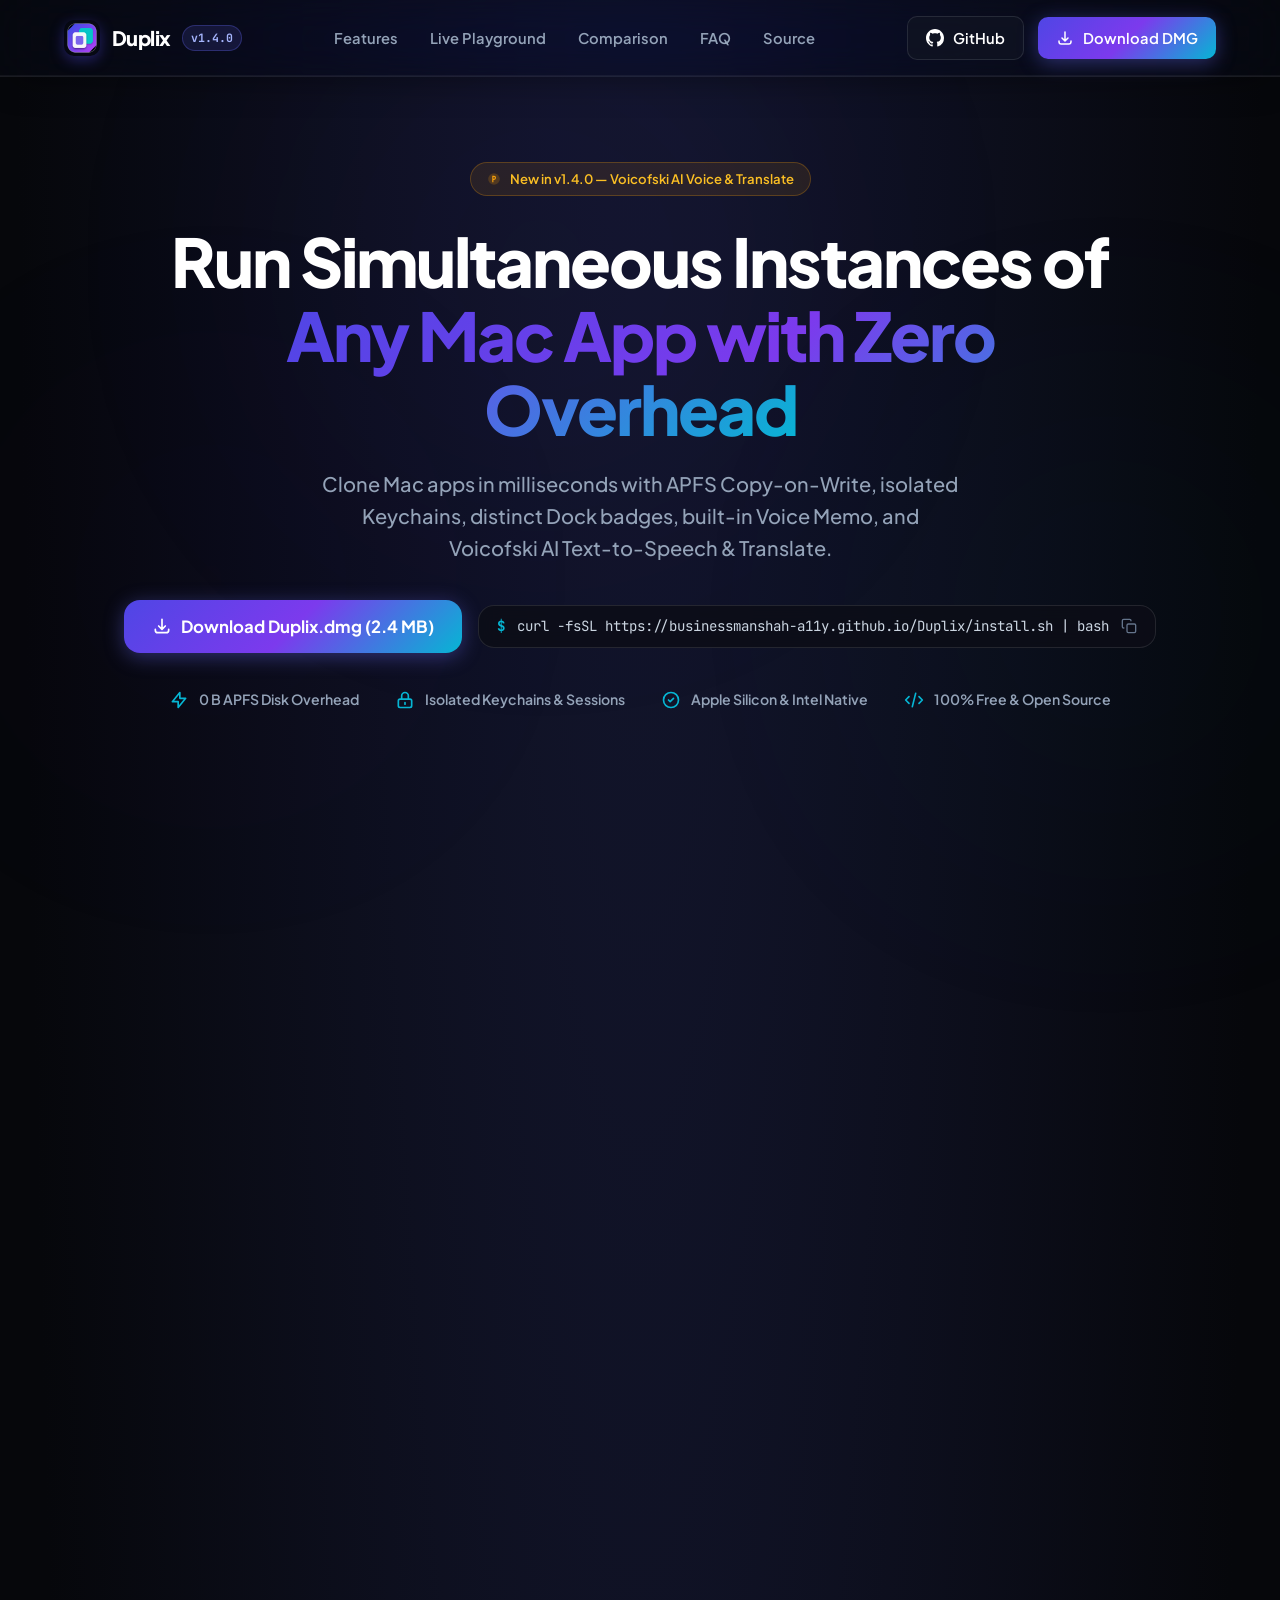
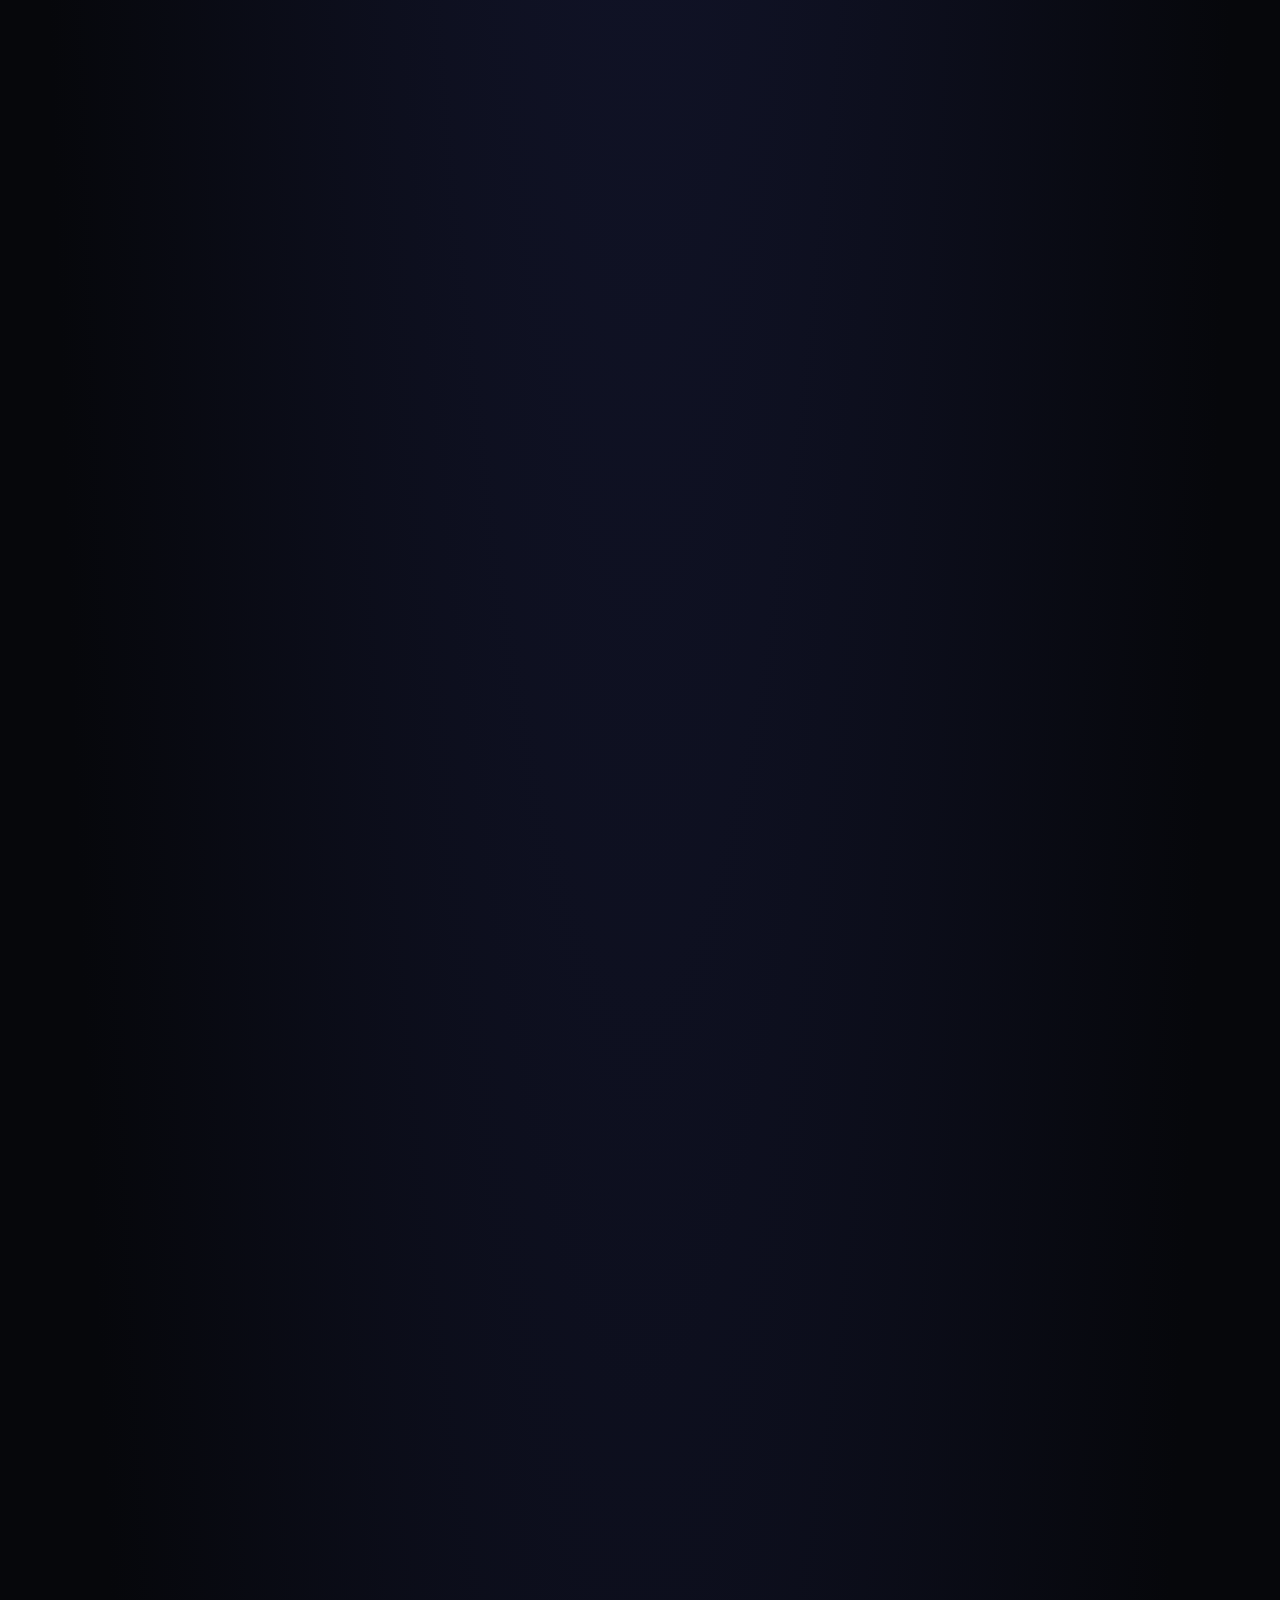
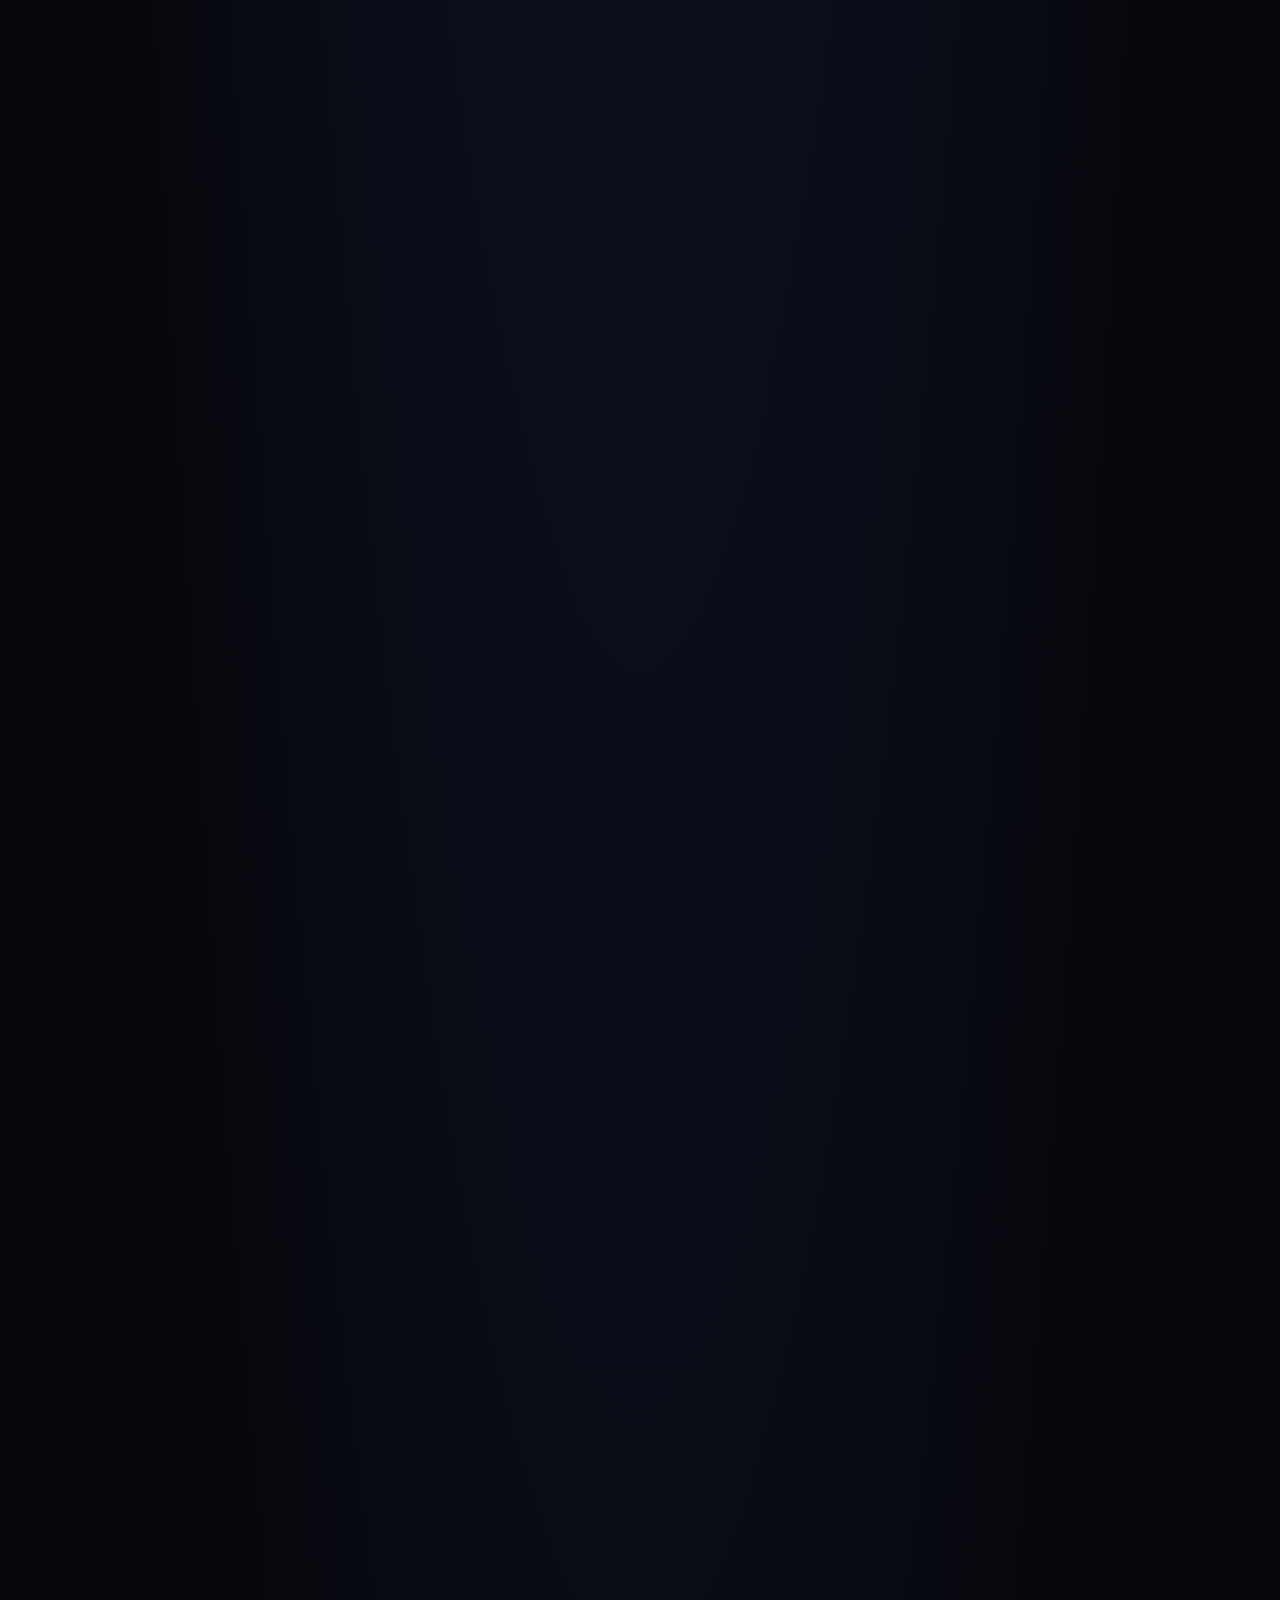
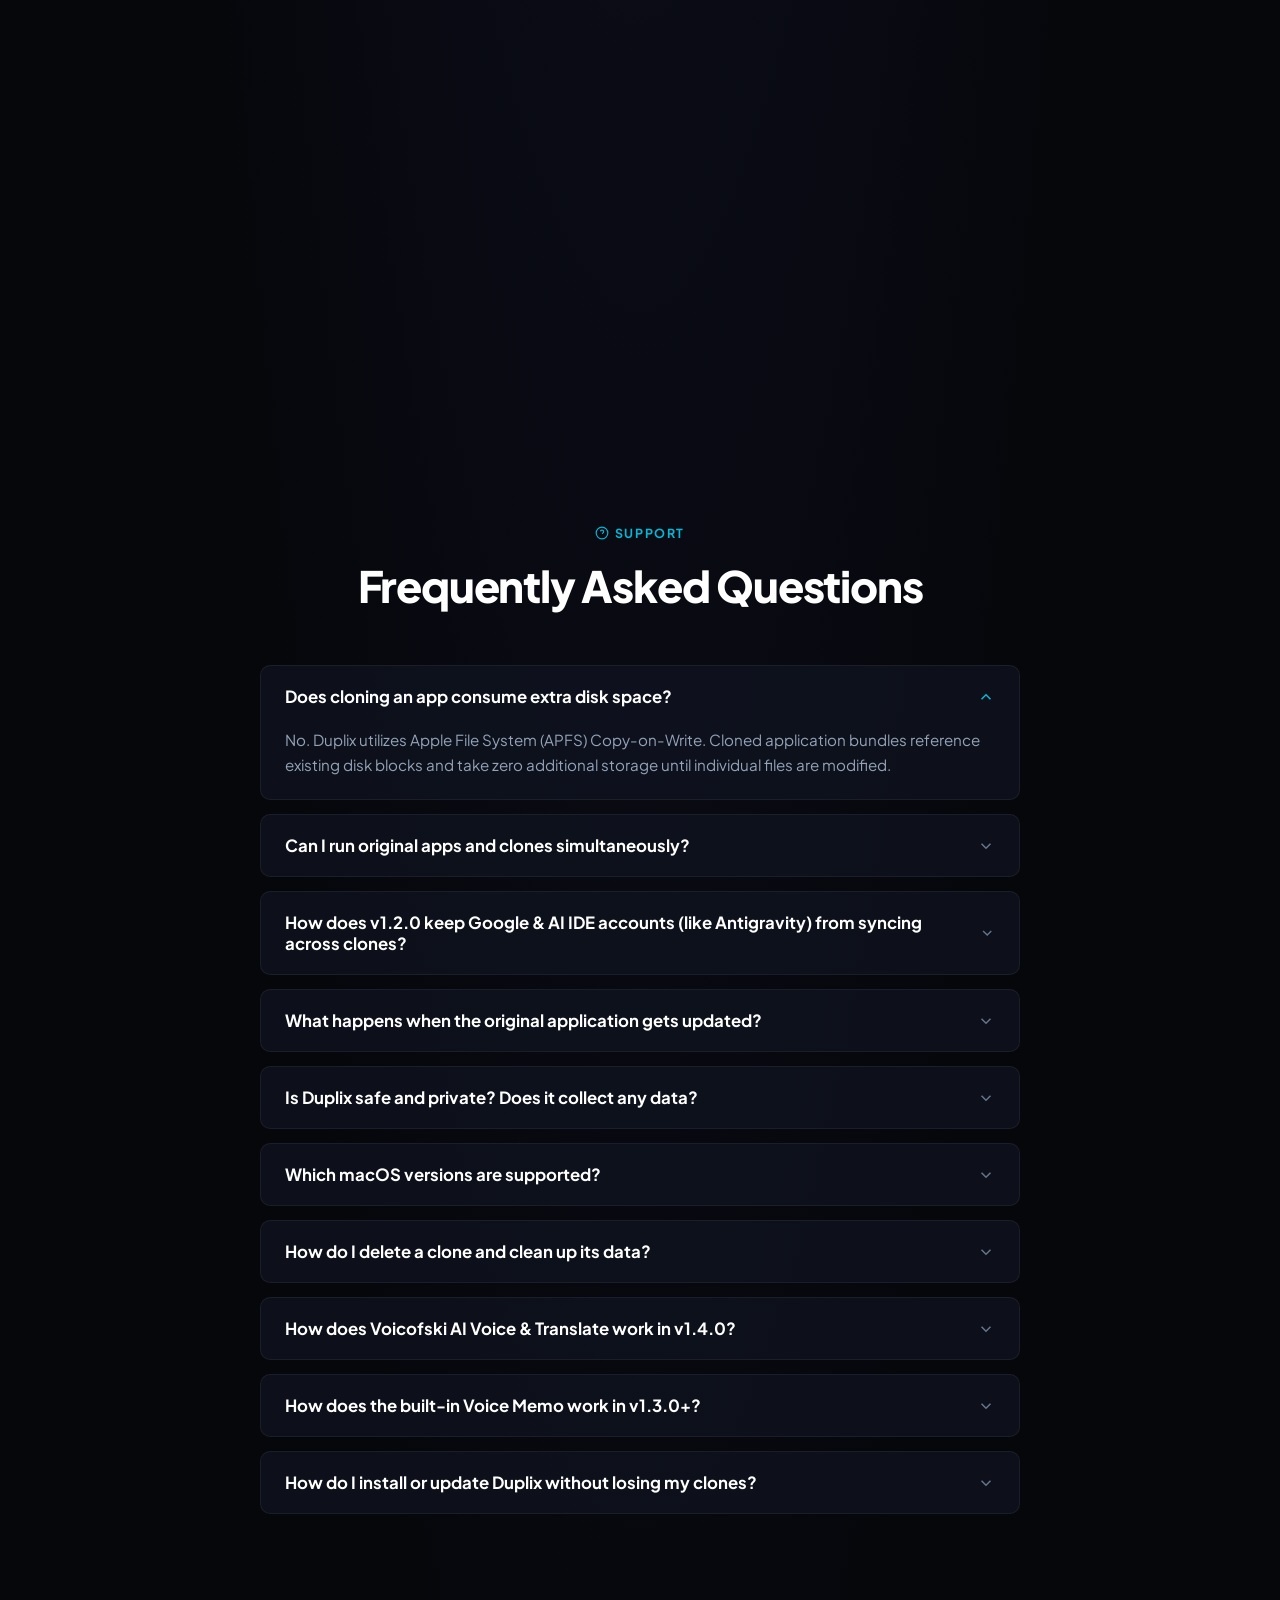
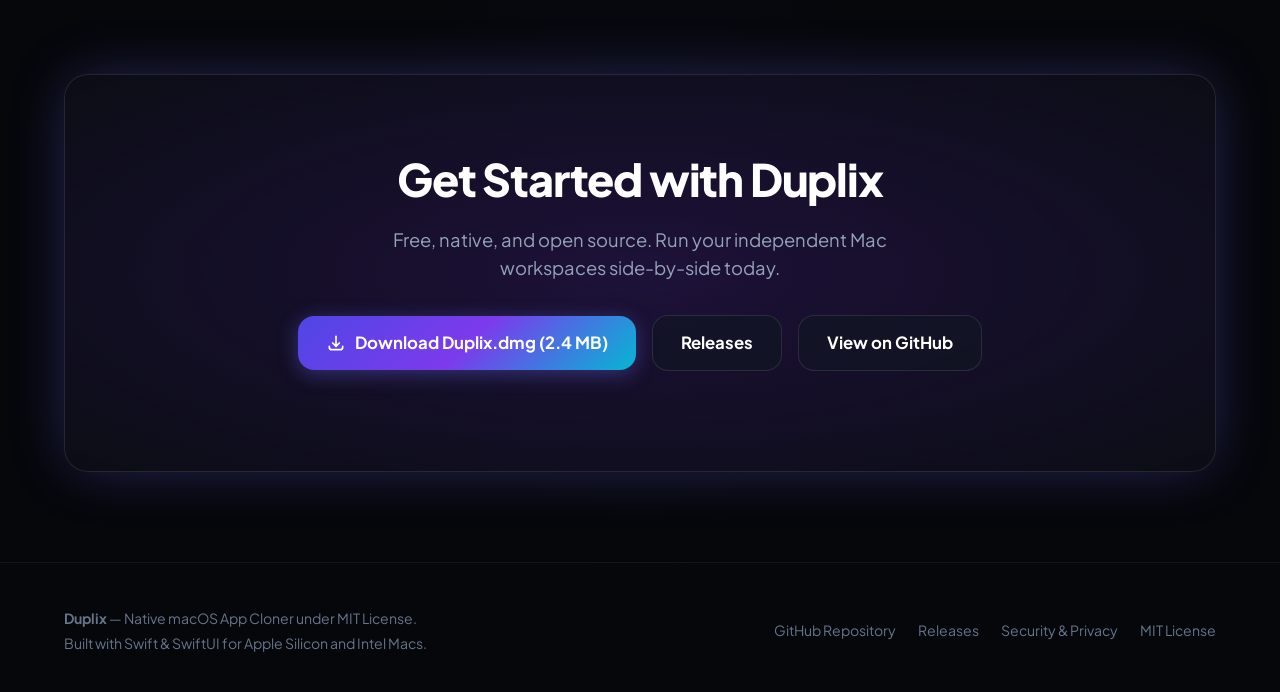
==== website/index.html @ 187f474f "feat(v1.4.0): add Voicofski AI voice & translate, unified menu bar, tests & interactive landing page" ====
<!DOCTYPE html>
<html lang="en">
<head>
  <meta charset="UTF-8">
  <meta name="viewport" content="width=device-width, initial-scale=1.0">
  <title>Duplix — The Free, Native macOS App Cloner</title>
  <meta name="description" content="Duplicate any macOS application with zero extra disk space, complete session isolation, and retina Dock badging. Free and open source for Apple Silicon and Intel.">
  <link rel="icon" type="image/png" href="assets/icon.png">
  <link rel="preconnect" href="https://fonts.googleapis.com">
  <link rel="preconnect" href="https://fonts.gstatic.com" crossorigin>
  <link rel="stylesheet" href="https://fonts.googleapis.com/css2?family=Plus+Jakarta+Sans:wght@400;500;600;700;800&family=JetBrains+Mono:wght@400;500;600&display=swap">
  <link rel="stylesheet" href="styles.css">
</head>
<body>

  <!-- Ambient Light Orbs -->
  <div class="ambient-glow glow-top-left"></div>
  <div class="ambient-glow glow-mid-right"></div>
  <div class="ambient-glow glow-bottom-left"></div>

  <!-- Navigation Bar -->
  <header class="navbar">
    <div class="container nav-wrap">
      <a href="#" class="brand-link">
        <img src="assets/icon.png" alt="Duplix Icon" class="brand-icon">
        <span class="brand-name">Duplix</span>
        <span class="badge-version">v1.4.0</span>
      </a>

      <nav>
        <ul class="nav-menu">
          <li><a href="#features" class="nav-item-link">Features</a></li>
          <li><a href="#simulator" class="nav-item-link">Live Playground</a></li>
          <li><a href="#compare" class="nav-item-link">Comparison</a></li>
          <li><a href="#faq" class="nav-item-link">FAQ</a></li>
          <li><a href="https://github.com/businessmanshah-a11y/Duplix" target="_blank" class="nav-item-link">Source</a></li>
        </ul>
      </nav>

      <div class="nav-right-actions">
        <a href="https://github.com/businessmanshah-a11y/Duplix" target="_blank" class="btn btn-ghost nav-desktop-only">
          <svg width="18" height="18" viewBox="0 0 24 24" fill="currentColor">
            <path d="M12 0C5.37 0 0 5.37 0 12c0 5.31 3.435 9.795 8.205 11.385.6.105.825-.255.825-.57 0-.285-.015-1.23-.015-2.235-3.015.555-3.795-.735-4.035-1.41-.135-.345-.72-1.41-1.23-1.695-.42-.225-1.02-.78-.015-.795.945-.015 1.62.87 1.845 1.23 1.08 1.815 2.805 1.305 3.495.99.105-.78.42-1.305.765-1.605-2.67-.3-5.46-1.335-5.46-5.925 0-1.305.465-2.385 1.23-3.225-.12-.3-.54-1.53.12-3.18 0 0 1.005-.315 3.3 1.23.96-.27 1.98-.405 3-.405s2.04.135 3 .405c2.295-1.56 3.3-1.23 3.3-1.23.66 1.65.24 2.88.12 3.18.765.84 1.23 1.905 1.23 3.225 0 4.605-2.805 5.625-5.475 5.925.435.375.81 1.095.81 2.22 0 1.605-.015 2.895-.015 3.3 0 .315.225.69.825.57A12.02 12.02 0 0024 12c0-6.63-5.37-12-12-12z"/>
          </svg>
          GitHub
        </a>
        <a href="downloads/Duplix.dmg" download="Duplix.dmg" class="btn btn-primary nav-desktop-only">
          <svg width="18" height="18" fill="none" stroke="currentColor" stroke-width="2" viewBox="0 0 24 24">
            <path stroke-linecap="round" stroke-linejoin="round" d="M4 16v1a3 3 0 003 3h10a3 3 0 003-3v-1m-4-4l-4 4m0 0l-4-4m4 4V4"/>
          </svg>
          Download DMG
        </a>
        <button class="mobile-menu-btn" id="mobile-menu-btn" aria-label="Open navigation menu" aria-expanded="false">
          <span class="hamburger-line"></span>
          <span class="hamburger-line"></span>
          <span class="hamburger-line"></span>
        </button>
      </div>
    </div>

    <!-- Mobile Drawer Navigation -->
    <div class="mobile-nav-drawer" id="mobile-nav-drawer" aria-hidden="true">
      <ul class="mobile-nav-menu">
        <li><a href="#features" class="mobile-nav-link">Features</a></li>
        <li><a href="#simulator" class="mobile-nav-link">Live Playground</a></li>
        <li><a href="#compare" class="mobile-nav-link">Comparison</a></li>
        <li><a href="#faq" class="mobile-nav-link">FAQ</a></li>
        <li><a href="https://github.com/businessmanshah-a11y/Duplix" target="_blank" class="mobile-nav-link">GitHub Source</a></li>
      </ul>
      <div class="mobile-drawer-cta">
        <a href="downloads/Duplix.dmg" download="Duplix.dmg" class="btn btn-primary btn-block">
          <svg width="18" height="18" fill="none" stroke="currentColor" stroke-width="2" viewBox="0 0 24 24">
            <path stroke-linecap="round" stroke-linejoin="round" d="M4 16v1a3 3 0 003 3h10a3 3 0 003-3v-1m-4-4l-4 4m0 0l-4-4m4 4V4"/>
          </svg>
          Download Duplix.dmg (2.4 MB)
        </a>
      </div>
    </div>
  </header>

  <!-- Hero Section -->
  <section class="hero-section">
    <div class="container">
      <a href="#" id="ph-pill-link" class="ph-pill">
        <svg class="ph-badge-icon" viewBox="0 0 24 24" fill="currentColor">
          <circle cx="12" cy="12" r="10" fill="#f59e0b" fill-opacity="0.2"/>
          <path d="M12 6.5H9v11h2v-4h1a3.5 3.5 0 000-7zm0 5h-1v-3h1a1.5 1.5 0 010 3z" fill="#f59e0b"/>
        </svg>
        New in v1.4.0 — Voicofski AI Voice &amp; Translate
      </a>

      <h1 class="hero-heading">
        Run Simultaneous Instances of <br>
        <span class="gradient-title">Any Mac App with Zero Overhead</span>
      </h1>

      <p class="hero-description">
        Clone Mac apps in milliseconds with APFS Copy-on-Write, isolated Keychains, distinct Dock badges, built-in Voice Memo, and Voicofski AI Text-to-Speech &amp; Translate.
      </p>

      <div class="hero-buttons">
        <a href="downloads/Duplix.dmg" download="Duplix.dmg" class="btn btn-primary btn-lg">
          <svg width="20" height="20" fill="none" stroke="currentColor" stroke-width="2" viewBox="0 0 24 24">
            <path stroke-linecap="round" stroke-linejoin="round" d="M4 16v1a3 3 0 003 3h10a3 3 0 003-3v-1m-4-4l-4 4m0 0l-4-4m4 4V4"/>
          </svg>
          Download Duplix.dmg (2.4 MB)
        </a>

        <div class="cli-box" id="cli-copy-box" title="Click to copy one-line Terminal installer">
          <span class="cli-prefix">$</span>
          <span>curl -fsSL https://businessmanshah-a11y.github.io/Duplix/install.sh | bash</span>
          <button class="cli-copy-btn" aria-label="Copy Command">
            <svg width="16" height="16" fill="none" stroke="currentColor" stroke-width="2" viewBox="0 0 24 24">
              <rect x="9" y="9" width="13" height="13" rx="2" ry="2"></rect>
              <path d="M5 15H4a2 2 0 0 1-2-2V4a2 2 0 0 1 2-2h9a2 2 0 0 1 2 2v1"></path>
            </svg>
          </button>
        </div>
      </div>

      <!-- Trust Metrics Strip -->
      <div class="trust-strip reveal-on-scroll">
        <div class="trust-badge-card">
          <svg class="trust-badge-icon" fill="none" stroke="currentColor" stroke-width="2" viewBox="0 0 24 24">
            <path stroke-linecap="round" stroke-linejoin="round" d="M13 10V3L4 14h7v7l9-11h-7z"/>
          </svg>
          <span>0 B APFS Disk Overhead</span>
        </div>
        <div class="trust-badge-card">
          <svg class="trust-badge-icon" fill="none" stroke="currentColor" stroke-width="2" viewBox="0 0 24 24">
            <path stroke-linecap="round" stroke-linejoin="round" d="M12 15v2m-6 4h12a2 2 0 002-2v-6a2 2 0 00-2-2H6a2 2 0 00-2 2v6a2 2 0 002 2zm10-10V7a4 4 0 00-8 0v4h8z"/>
          </svg>
          <span>Isolated Keychains & Sessions</span>
        </div>
        <div class="trust-badge-card">
          <svg class="trust-badge-icon" fill="none" stroke="currentColor" stroke-width="2" viewBox="0 0 24 24">
            <path stroke-linecap="round" stroke-linejoin="round" d="M9 12l2 2 4-4m6 2a9 9 0 11-18 0 9 9 0 0118 0z"/>
          </svg>
          <span>Apple Silicon & Intel Native</span>
        </div>
        <div class="trust-badge-card">
          <svg class="trust-badge-icon" fill="none" stroke="currentColor" stroke-width="2" viewBox="0 0 24 24">
            <path stroke-linecap="round" stroke-linejoin="round" d="M10 20l4-16m4 4l4 4-4 4M6 16l-4-4 4-4"/>
          </svg>
          <span>100% Free & Open Source</span>
        </div>
      </div>

      <!-- Application Window Showcase (Auto-Switching 3-Screen Carousel) -->
      <div class="preview-container reveal-on-scroll">
        <div class="mac-window">
          <div class="mac-titlebar">
            <div class="window-buttons">
              <div class="win-dot win-dot-close"></div>
              <div class="win-dot win-dot-min"></div>
              <div class="win-dot win-dot-max"></div>
            </div>
            <div class="window-caption" id="window-caption">Duplix Control Center — Active Clones</div>
            <div class="window-tabs">
              <button class="win-tab-btn active" data-slide="0" aria-label="Active Clones View">
                <svg width="12" height="12" fill="none" stroke="currentColor" stroke-width="2" viewBox="0 0 24 24">
                  <path d="M12 2L2 7l10 5 10-5-10-5zM2 17l10 5 10-5M2 12l10 5 10-5"/>
                </svg>
                <span>Active Clones</span>
              </button>
              <button class="win-tab-btn" data-slide="1" aria-label="Installed Apps Scanner View">
                <svg width="12" height="12" fill="none" stroke="currentColor" stroke-width="2" viewBox="0 0 24 24">
                  <rect x="3" y="3" width="7" height="7"></rect>
                  <rect x="14" y="3" width="7" height="7"></rect>
                  <rect x="14" y="14" width="7" height="7"></rect>
                  <rect x="3" y="14" width="7" height="7"></rect>
                </svg>
                <span>Installed Apps</span>
              </button>
              <button class="win-tab-btn" data-slide="2" aria-label="Voice Memo View">
                <svg width="12" height="12" fill="none" stroke="currentColor" stroke-width="2" viewBox="0 0 24 24">
                  <path d="M12 1a3 3 0 0 0-3 3v8a3 3 0 0 0 6 0V4a3 3 0 0 0-3-3z"></path>
                  <path d="M19 10v2a7 7 0 0 1-14 0v-2"></path>
                  <line x1="12" y1="19" x2="12" y2="23"></line>
                </svg>
                <span>Voice Memo</span>
              </button>
              <button class="win-tab-btn" data-slide="3" aria-label="Voicofski View">
                <svg width="12" height="12" fill="none" stroke="currentColor" stroke-width="2" viewBox="0 0 24 24">
                  <polygon points="11 5 6 9 2 9 2 15 6 15 11 19 11 5"></polygon>
                  <path d="M15.54 8.46a5 5 0 0 1 0 7.07"></path>
                  <path d="M19.07 4.93a10 10 0 0 1 0 14.14"></path>
                </svg>
                <span>Voicofski</span>
              </button>
              <button class="win-tab-btn" data-slide="4" aria-label="About Duplix View">
                <svg width="12" height="12" fill="none" stroke="currentColor" stroke-width="2" viewBox="0 0 24 24">
                  <circle cx="12" cy="12" r="10"></circle>
                  <line x1="12" y1="16" x2="12" y2="12"></line>
                  <line x1="12" y1="8" x2="12.01" y2="8"></line>
                </svg>
                <span>About Duplix</span>
              </button>
            </div>
          </div>

          <div class="showcase-slider" id="showcase-slider">
            <!-- Screen 1: Active Clones -->
            <div class="showcase-slide active" data-title="Duplix Control Center — Active Clones" data-index="0">
              <div class="app-window-frame">
                <!-- Sidebar -->
                <aside class="app-sidebar">
                  <div class="sidebar-section-title">Workspace</div>
                  <div class="sidebar-nav-item active" data-switch="0">
                    <svg class="sidebar-icon" viewBox="0 0 24 24" fill="none" stroke="currentColor" stroke-width="2">
                      <path d="M12 2L2 7l10 5 10-5-10-5zM2 17l10 5 10-5M2 12l10 5 10-5"/>
                    </svg>
                    <span class="sidebar-label">My Clones</span>
                    <span class="sidebar-badge">1</span>
                  </div>
                  <div class="sidebar-nav-item" data-switch="1">
                    <svg class="sidebar-icon" viewBox="0 0 24 24" fill="none" stroke="currentColor" stroke-width="2">
                      <rect x="3" y="3" width="7" height="7"></rect>
                      <rect x="14" y="3" width="7" height="7"></rect>
                      <rect x="14" y="14" width="7" height="7"></rect>
                      <rect x="3" y="14" width="7" height="7"></rect>
                    </svg>
                    <span class="sidebar-label">Installed Apps</span>
                  </div>
                  <div class="sidebar-nav-item" data-switch="2">
                    <svg class="sidebar-icon" viewBox="0 0 24 24" fill="none" stroke="currentColor" stroke-width="2">
                      <path d="M12 1a3 3 0 0 0-3 3v8a3 3 0 0 0 6 0V4a3 3 0 0 0-3-3z"></path>
                      <path d="M19 10v2a7 7 0 0 1-14 0v-2"></path>
                    </svg>
                    <span class="sidebar-label">Voice Memo</span>
                    <span class="sidebar-live-dot"></span>
                  </div>
                  <div class="sidebar-nav-item" data-switch="3">
                    <svg class="sidebar-icon" viewBox="0 0 24 24" fill="none" stroke="currentColor" stroke-width="2">
                      <polygon points="11 5 6 9 2 9 2 15 6 15 11 19 11 5"></polygon>
                      <path d="M15.54 8.46a5 5 0 0 1 0 7.07"></path>
                    </svg>
                    <span class="sidebar-label">Voicofski</span>
                    <span class="sidebar-live-dot"></span>
                  </div>

                  <div class="sidebar-section-title" style="margin-top:20px;">System</div>
                  <div class="sidebar-nav-item" data-switch="4">
                    <svg class="sidebar-icon" viewBox="0 0 24 24" fill="none" stroke="currentColor" stroke-width="2">
                      <circle cx="12" cy="12" r="10"></circle>
                      <line x1="12" y1="16" x2="12" y2="12"></line>
                      <line x1="12" y1="8" x2="12.01" y2="8"></line>
                    </svg>
                    <span class="sidebar-label">About Duplix</span>
                  </div>
                </aside>

                <!-- Detail Area: Active Clones View -->
                <main class="app-detail-view">
                  <div class="app-view-header">
                    <div>
                      <h3 class="app-view-title">Active Clones</h3>
                      <p class="app-view-subtitle">1 isolated app instance registered</p>
                    </div>
                    <div class="app-header-actions">
                      <button class="mac-btn-icon" title="Refresh" aria-label="Refresh Clones">
                        <svg width="14" height="14" fill="none" stroke="currentColor" stroke-width="2" viewBox="0 0 24 24">
                          <path d="M23 4v6h-6M1 20v-6h6"></path>
                          <path d="M3.51 9a9 9 0 0 1 14.85-3.36L23 10M1 14l4.64 4.36A9 9 0 0 0 20.49 15"></path>
                        </svg>
                      </button>
                      <button class="mac-btn-primary" aria-label="Create New Clone">
                        <svg width="14" height="14" fill="none" stroke="currentColor" stroke-width="2" viewBox="0 0 24 24">
                          <line x1="12" y1="5" x2="12" y2="19"></line>
                          <line x1="5" y1="12" x2="19" y2="12"></line>
                        </svg>
                        <span>New Clone</span>
                      </button>
                    </div>
                  </div>

                  <!-- Clone Card -->
                  <div class="mock-clone-card">
                    <div class="mock-card-top">
                      <div class="mock-icon-wrap">
                        <img src="assets/logos/antigravity.png" class="mock-card-app-icon" alt="Antigravity IDE">
                        <div class="mock-card-badge">1</div>
                      </div>
                      <div class="mock-card-info">
                        <div class="mock-card-title">Antigravity IDE (Clone 1)</div>
                        <div class="mock-card-source">Antigravity IDE</div>
                        <div class="mock-tags-row">
                          <span class="mock-tag-engine">Electron</span>
                          <span class="mock-tag-status">Ready</span>
                        </div>
                      </div>
                    </div>

                    <div class="mock-card-divider"></div>

                    <div class="mock-meta-row">
                      <div class="mock-meta-item">
                        <svg class="mock-meta-icon" fill="none" stroke="currentColor" stroke-width="2" viewBox="0 0 24 24">
                          <path d="M22 19a2 2 0 0 1-2 2H4a2 2 0 0 1-2-2V5a2 2 0 0 1 2-2h5l2 3h9a2 2 0 0 1 2 2z"></path>
                        </svg>
                        <span>Data: <code>1BBA1ACF-7176-4EA1-AD67-7B3D735BF719</code></span>
                      </div>
                      <div class="mock-meta-item">
                        <svg class="mock-meta-icon" fill="none" stroke="currentColor" stroke-width="2" viewBox="0 0 24 24">
                          <circle cx="12" cy="12" r="10"></circle>
                          <polyline points="12 6 12 12 16 14"></polyline>
                        </svg>
                        <span>Launched: 11 Oct 2026 at 2:28 PM</span>
                      </div>
                    </div>

                    <div class="mock-actions-row">
                      <button class="mock-btn-launch" aria-label="Launch Clone">
                        <svg width="12" height="12" fill="currentColor" viewBox="0 0 24 24">
                          <polygon points="5 3 19 12 5 21 5 3"></polygon>
                        </svg>
                        Launch
                      </button>
                      <button class="mock-btn-subtle" title="Open Data Directory" aria-label="Open Data Directory">
                        <svg width="14" height="14" fill="none" stroke="currentColor" stroke-width="2" viewBox="0 0 24 24">
                          <path d="M22 19a2 2 0 0 1-2 2H4a2 2 0 0 1-2-2V5a2 2 0 0 1 2-2h5l2 3h9a2 2 0 0 1 2 2z"></path>
                        </svg>
                      </button>
                      <button class="mock-btn-subtle" title="Edit Badge" aria-label="Edit Badge">
                        <svg width="14" height="14" fill="none" stroke="currentColor" stroke-width="2" viewBox="0 0 24 24">
                          <path d="M12 20h9"></path>
                          <path d="M16.5 3.5a2.121 2.121 0 0 1 3 3L7 19l-4 1 1-4L16.5 3.5z"></path>
                        </svg>
                      </button>
                      <button class="mock-btn-subtle" title="More Options" aria-label="More Options">
                        <svg width="14" height="14" fill="currentColor" viewBox="0 0 24 24">
                          <circle cx="5" cy="12" r="2"></circle>
                          <circle cx="12" cy="12" r="2"></circle>
                          <circle cx="19" cy="12" r="2"></circle>
                        </svg>
                      </button>
                    </div>
                  </div>
                </main>
              </div>
            </div>

            <!-- Screen 2: Installed Apps Scanner -->
            <div class="showcase-slide" data-title="Duplix Control Center — Installed Apps Scanner" data-index="1">
              <div class="app-window-frame">
                <!-- Sidebar -->
                <aside class="app-sidebar">
                  <div class="sidebar-section-title">Workspace</div>
                  <div class="sidebar-nav-item" data-switch="0">
                    <svg class="sidebar-icon" viewBox="0 0 24 24" fill="none" stroke="currentColor" stroke-width="2">
                      <path d="M12 2L2 7l10 5 10-5-10-5zM2 17l10 5 10-5M2 12l10 5 10-5"/>
                    </svg>
                    <span class="sidebar-label">My Clones</span>
                    <span class="sidebar-badge">1</span>
                  </div>
                  <div class="sidebar-nav-item active" data-switch="1">
                    <svg class="sidebar-icon" viewBox="0 0 24 24" fill="none" stroke="currentColor" stroke-width="2">
                      <rect x="3" y="3" width="7" height="7"></rect>
                      <rect x="14" y="3" width="7" height="7"></rect>
                      <rect x="14" y="14" width="7" height="7"></rect>
                      <rect x="3" y="14" width="7" height="7"></rect>
                    </svg>
                    <span class="sidebar-label">Installed Apps</span>
                  </div>
                  <div class="sidebar-nav-item" data-switch="2">
                    <svg class="sidebar-icon" viewBox="0 0 24 24" fill="none" stroke="currentColor" stroke-width="2">
                      <path d="M12 1a3 3 0 0 0-3 3v8a3 3 0 0 0 6 0V4a3 3 0 0 0-3-3z"></path>
                      <path d="M19 10v2a7 7 0 0 1-14 0v-2"></path>
                    </svg>
                    <span class="sidebar-label">Voice Memo</span>
                    <span class="sidebar-live-dot"></span>
                  </div>
                  <div class="sidebar-nav-item" data-switch="3">
                    <svg class="sidebar-icon" viewBox="0 0 24 24" fill="none" stroke="currentColor" stroke-width="2">
                      <polygon points="11 5 6 9 2 9 2 15 6 15 11 19 11 5"></polygon>
                      <path d="M15.54 8.46a5 5 0 0 1 0 7.07"></path>
                    </svg>
                    <span class="sidebar-label">Voicofski</span>
                    <span class="sidebar-live-dot"></span>
                  </div>

                  <div class="sidebar-section-title" style="margin-top:20px;">System</div>
                  <div class="sidebar-nav-item" data-switch="4">
                    <svg class="sidebar-icon" viewBox="0 0 24 24" fill="none" stroke="currentColor" stroke-width="2">
                      <circle cx="12" cy="12" r="10"></circle>
                      <line x1="12" y1="16" x2="12" y2="12"></line>
                      <line x1="12" y1="8" x2="12.01" y2="8"></line>
                    </svg>
                    <span class="sidebar-label">About Duplix</span>
                  </div>
                </aside>

                <!-- Detail Area: Scanner View -->
                <main class="app-detail-view">
                  <div class="scanner-filter-bar">
                    <div class="scanner-search-box">
                      <svg width="14" height="14" fill="none" stroke="currentColor" stroke-width="2" viewBox="0 0 24 24">
                        <circle cx="11" cy="11" r="8"></circle>
                        <line x1="21" y1="21" x2="16.65" y2="16.65"></line>
                      </svg>
                      <span>Search installed apps...</span>
                    </div>

                    <div class="scanner-segmented">
                      <span class="seg-item active">All</span>
                      <span class="seg-item">Electron</span>
                      <span class="seg-item">Gecko</span>
                      <span class="seg-item">Native</span>
                    </div>

                    <button class="mac-btn-icon" title="Refresh" aria-label="Rescan Applications">
                      <svg width="13" height="13" fill="none" stroke="currentColor" stroke-width="2" viewBox="0 0 24 24">
                        <path d="M23 4v6h-6M1 20v-6h6"></path>
                        <path d="M3.51 9a9 9 0 0 1 14.85-3.36L23 10M1 14l4.64 4.36A9 9 0 0 0 20.49 15"></path>
                      </svg>
                    </button>
                  </div>

                  <!-- Grid of scanned apps -->
                  <div class="scanner-apps-grid">
                    <!-- App 1: Antigravity IDE -->
                    <div class="scanner-app-card">
                      <img src="assets/logos/antigravity.png" class="scanner-card-icon" alt="Antigravity IDE">
                      <div class="scanner-card-details">
                        <div class="scanner-card-name">Antigravity IDE</div>
                        <div class="scanner-card-meta"><span class="engine-badge electron">Electron</span> v2.5.5</div>
                      </div>
                      <button class="scanner-clone-btn" aria-label="Clone Antigravity IDE">Clone</button>
                    </div>

                    <!-- App 2: Cursor -->
                    <div class="scanner-app-card">
                      <img src="assets/logos/cursor.svg" class="scanner-card-icon scanner-icon-bg" alt="Cursor">
                      <div class="scanner-card-details">
                        <div class="scanner-card-name">Cursor</div>
                        <div class="scanner-card-meta"><span class="engine-badge electron">Electron</span> v3.17.8</div>
                      </div>
                      <button class="scanner-clone-btn" aria-label="Clone Cursor">Clone</button>
                    </div>

                    <!-- App 3: Claude Desktop -->
                    <div class="scanner-app-card">
                      <img src="assets/logos/claude.svg" class="scanner-card-icon scanner-icon-bg" alt="Claude">
                      <div class="scanner-card-details">
                        <div class="scanner-card-name">Claude</div>
                        <div class="scanner-card-meta"><span class="engine-badge electron">Electron</span> v1.0.4</div>
                      </div>
                      <button class="scanner-clone-btn" aria-label="Clone Claude">Clone</button>
                    </div>

                    <!-- App 4: VS Code -->
                    <div class="scanner-app-card">
                      <img src="assets/logos/vscode.svg" class="scanner-card-icon" alt="VS Code">
                      <div class="scanner-card-details">
                        <div class="scanner-card-name">Code</div>
                        <div class="scanner-card-meta"><span class="engine-badge electron">Electron</span> v1.135.0</div>
                      </div>
                      <button class="scanner-clone-btn" aria-label="Clone VS Code">Clone</button>
                    </div>

                    <!-- App 5: Telegram -->
                    <div class="scanner-app-card">
                      <img src="assets/logos/telegram.svg" class="scanner-card-icon" alt="Telegram">
                      <div class="scanner-card-details">
                        <div class="scanner-card-name">Telegram</div>
                        <div class="scanner-card-meta"><span class="engine-badge native">Native</span> v10.4.0</div>
                      </div>
                      <button class="scanner-clone-btn" aria-label="Clone Telegram">Clone</button>
                    </div>

                    <!-- App 6: Slack -->
                    <div class="scanner-app-card">
                      <img src="assets/logos/slack.svg" class="scanner-card-icon scanner-icon-bg" alt="Slack">
                      <div class="scanner-card-details">
                        <div class="scanner-card-name">Slack</div>
                        <div class="scanner-card-meta"><span class="engine-badge electron">Electron</span> v4.38.0</div>
                      </div>
                      <button class="scanner-clone-btn" aria-label="Clone Slack">Clone</button>
                    </div>

                    <!-- App 7: Figma -->
                    <div class="scanner-app-card">
                      <img src="assets/logos/figma.svg" class="scanner-card-icon scanner-icon-bg" alt="Figma">
                      <div class="scanner-card-details">
                        <div class="scanner-card-name">Figma</div>
                        <div class="scanner-card-meta"><span class="engine-badge electron">Electron</span> v116.15</div>
                      </div>
                      <button class="scanner-clone-btn" aria-label="Clone Figma">Clone</button>
                    </div>

                    <!-- App 8: Duplix -->
                    <div class="scanner-app-card">
                      <img src="assets/icon.png" class="scanner-card-icon" alt="Duplix">
                      <div class="scanner-card-details">
                        <div class="scanner-card-name">Duplix</div>
                        <div class="scanner-card-meta"><span class="engine-badge native">Native</span> v1.4.0</div>
                      </div>
                      <button class="scanner-clone-btn" aria-label="Clone Duplix">Clone</button>
                    </div>
                  </div>
                </main>
              </div>
            </div>

            <!-- Screen 3: Native Voice Memo -->
            <div class="showcase-slide" data-title="Duplix Control Center — Native Voice Memo" data-index="2">
              <div class="app-window-frame">
                <!-- Sidebar -->
                <aside class="app-sidebar">
                  <div class="sidebar-section-title">Workspace</div>
                  <div class="sidebar-nav-item" data-switch="0">
                    <svg class="sidebar-icon" viewBox="0 0 24 24" fill="none" stroke="currentColor" stroke-width="2">
                      <path d="M12 2L2 7l10 5 10-5-10-5zM2 17l10 5 10-5M2 12l10 5 10-5"/>
                    </svg>
                    <span class="sidebar-label">My Clones</span>
                    <span class="sidebar-badge">1</span>
                  </div>
                  <div class="sidebar-nav-item" data-switch="1">
                    <svg class="sidebar-icon" viewBox="0 0 24 24" fill="none" stroke="currentColor" stroke-width="2">
                      <rect x="3" y="3" width="7" height="7"></rect>
                      <rect x="14" y="3" width="7" height="7"></rect>
                      <rect x="14" y="14" width="7" height="7"></rect>
                      <rect x="3" y="14" width="7" height="7"></rect>
                    </svg>
                    <span class="sidebar-label">Installed Apps</span>
                  </div>
                  <div class="sidebar-nav-item active" data-switch="2">
                    <svg class="sidebar-icon" viewBox="0 0 24 24" fill="none" stroke="currentColor" stroke-width="2">
                      <path d="M12 1a3 3 0 0 0-3 3v8a3 3 0 0 0 6 0V4a3 3 0 0 0-3-3z"></path>
                      <path d="M19 10v2a7 7 0 0 1-14 0v-2"></path>
                    </svg>
                    <span class="sidebar-label">Voice Memo</span>
                    <span class="sidebar-live-dot"></span>
                  </div>
                  <div class="sidebar-nav-item" data-switch="3">
                    <svg class="sidebar-icon" viewBox="0 0 24 24" fill="none" stroke="currentColor" stroke-width="2">
                      <polygon points="11 5 6 9 2 9 2 15 6 15 11 19 11 5"></polygon>
                      <path d="M15.54 8.46a5 5 0 0 1 0 7.07"></path>
                    </svg>
                    <span class="sidebar-label">Voicofski</span>
                    <span class="sidebar-live-dot"></span>
                  </div>

                  <div class="sidebar-section-title" style="margin-top:20px;">System</div>
                  <div class="sidebar-nav-item" data-switch="4">
                    <svg class="sidebar-icon" viewBox="0 0 24 24" fill="none" stroke="currentColor" stroke-width="2">
                      <circle cx="12" cy="12" r="10"></circle>
                      <line x1="12" y1="16" x2="12" y2="12"></line>
                      <line x1="12" y1="8" x2="12.01" y2="8"></line>
                    </svg>
                    <span class="sidebar-label">About Duplix</span>
                  </div>
                </aside>

                <!-- Detail Area: Voice Memo View -->
                <main class="app-detail-view app-detail-voicememo">
                  <div class="vm-mock-header">
                    <div class="vm-mock-avatar">
                      <svg width="20" height="20" fill="none" stroke="currentColor" stroke-width="2" viewBox="0 0 24 24">
                        <path d="M12 1a3 3 0 0 0-3 3v8a3 3 0 0 0 6 0V4a3 3 0 0 0-3-3z"></path>
                        <path d="M19 10v2a7 7 0 0 1-14 0v-2"></path>
                        <line x1="12" y1="19" x2="12" y2="23"></line>
                      </svg>
                    </div>
                    <div>
                      <div class="vm-mock-title-row">
                        <span class="vm-mock-title">Voice Memo</span>
                        <span class="vm-mock-pill-badge">Native Engine</span>
                      </div>
                      <div class="vm-mock-sub">Built directly into Duplix — global ⌥⌘ hotkey &amp; automatic ⌘V chat attach.</div>
                    </div>
                  </div>

                  <div class="vm-mock-card vm-mock-status-card">
                    <div class="vm-status-left">
                      <span class="vm-dot-green"></span>
                      <div>
                        <div class="vm-card-heading">Voice Memo is Active in Menu Bar (🎙️)</div>
                        <div class="vm-card-caption">Stays active even if you close this window. Press ⌥⌘ anywhere to record.</div>
                      </div>
                    </div>
                    <button class="vm-btn-record" type="button">
                      <svg width="11" height="11" fill="currentColor" viewBox="0 0 24 24">
                        <path d="M12 1a3 3 0 0 0-3 3v8a3 3 0 0 0 6 0V4a3 3 0 0 0-3-3z"></path>
                      </svg>
                      Record Now
                    </button>
                  </div>

                  <div class="vm-perm-grid">
                    <div class="vm-perm-item">
                      <div class="vm-perm-left">
                        <svg width="14" height="14" fill="none" stroke="#16a34a" stroke-width="2" viewBox="0 0 24 24">
                          <path d="M12 1a3 3 0 0 0-3 3v8a3 3 0 0 0 6 0V4a3 3 0 0 0-3-3z"></path>
                          <path d="M19 10v2a7 7 0 0 1-14 0v-2"></path>
                        </svg>
                        <div>
                          <div class="vm-card-heading">Microphone</div>
                          <div class="vm-card-caption">AAC 44.1 kHz capture</div>
                        </div>
                      </div>
                      <span class="vm-perm-badge-ok">Granted</span>
                    </div>

                    <div class="vm-perm-item">
                      <div class="vm-perm-left">
                        <svg width="14" height="14" fill="none" stroke="#16a34a" stroke-width="2" viewBox="0 0 24 24">
                          <rect x="2" y="4" width="20" height="16" rx="2"></rect>
                          <path d="M6 8h.01M10 8h.01M14 8h.01M18 8h.01M8 16h8"></path>
                        </svg>
                        <div>
                          <div class="vm-card-heading">Accessibility</div>
                          <div class="vm-card-caption">Global ⌥⌘ &amp; auto ⌘V</div>
                        </div>
                      </div>
                      <span class="vm-perm-badge-ok">Granted</span>
                    </div>
                  </div>

                  <div class="vm-mock-card vm-login-row">
                    <div>
                      <div class="vm-card-heading">Start Voice Memo automatically at macOS Login</div>
                      <div class="vm-card-caption">Silently launches in the menu bar after every restart so ⌥⌘ is always ready.</div>
                    </div>
                    <div class="vm-mac-switch" aria-hidden="true"></div>
                  </div>

                  <!-- Live Floating HUD Pill Preview -->
                  <div class="vm-hud-pill-preview" aria-label="Floating Voice Memo HUD Preview">
                    <span class="vm-hud-dot"></span>
                    <span class="vm-hud-timer">00:14</span>
                    <div class="vm-hud-bars" aria-hidden="true">
                      <span></span><span></span><span></span><span></span><span></span>
                    </div>
                    <span class="vm-hud-stop-btn" title="Stop & Attach">
                      <svg width="10" height="10" fill="currentColor" viewBox="0 0 16 16">
                        <rect x="3" y="3" width="10" height="10" rx="2"></rect>
                      </svg>
                    </span>
                    <span class="vm-hud-cancel-btn" title="Cancel">
                      <svg width="10" height="10" fill="none" stroke="currentColor" stroke-width="2.2" viewBox="0 0 16 16">
                        <path d="M4 4l8 8M12 4l-8 8" stroke-linecap="round"></path>
                      </svg>
                    </span>
                  </div>
                </main>
              </div>
            </div>

            <!-- Screen 4: Voicofski AI Voice & Translate -->
            <div class="showcase-slide" data-title="Duplix Control Center — Voicofski AI Voice & Translate" data-index="3">
              <div class="app-window-frame">
                <!-- Sidebar -->
                <aside class="app-sidebar">
                  <div class="sidebar-section-title">Workspace</div>
                  <div class="sidebar-nav-item" data-switch="0">
                    <svg class="sidebar-icon" viewBox="0 0 24 24" fill="none" stroke="currentColor" stroke-width="2">
                      <path d="M12 2L2 7l10 5 10-5-10-5zM2 17l10 5 10-5M2 12l10 5 10-5"/>
                    </svg>
                    <span class="sidebar-label">My Clones</span>
                    <span class="sidebar-badge">1</span>
                  </div>
                  <div class="sidebar-nav-item" data-switch="1">
                    <svg class="sidebar-icon" viewBox="0 0 24 24" fill="none" stroke="currentColor" stroke-width="2">
                      <rect x="3" y="3" width="7" height="7"></rect>
                      <rect x="14" y="3" width="7" height="7"></rect>
                      <rect x="14" y="14" width="7" height="7"></rect>
                      <rect x="3" y="14" width="7" height="7"></rect>
                    </svg>
                    <span class="sidebar-label">Installed Apps</span>
                  </div>
                  <div class="sidebar-nav-item" data-switch="2">
                    <svg class="sidebar-icon" viewBox="0 0 24 24" fill="none" stroke="currentColor" stroke-width="2">
                      <path d="M12 1a3 3 0 0 0-3 3v8a3 3 0 0 0 6 0V4a3 3 0 0 0-3-3z"></path>
                      <path d="M19 10v2a7 7 0 0 1-14 0v-2"></path>
                    </svg>
                    <span class="sidebar-label">Voice Memo</span>
                    <span class="sidebar-live-dot"></span>
                  </div>
                  <div class="sidebar-nav-item active" data-switch="3">
                    <svg class="sidebar-icon" viewBox="0 0 24 24" fill="none" stroke="currentColor" stroke-width="2">
                      <polygon points="11 5 6 9 2 9 2 15 6 15 11 19 11 5"></polygon>
                      <path d="M15.54 8.46a5 5 0 0 1 0 7.07"></path>
                    </svg>
                    <span class="sidebar-label">Voicofski</span>
                    <span class="sidebar-live-dot"></span>
                  </div>

                  <div class="sidebar-section-title" style="margin-top:20px;">System</div>
                  <div class="sidebar-nav-item" data-switch="4">
                    <svg class="sidebar-icon" viewBox="0 0 24 24" fill="none" stroke="currentColor" stroke-width="2">
                      <circle cx="12" cy="12" r="10"></circle>
                      <line x1="12" y1="16" x2="12" y2="12"></line>
                      <line x1="12" y1="8" x2="12.01" y2="8"></line>
                    </svg>
                    <span class="sidebar-label">About Duplix</span>
                  </div>
                </aside>

                <!-- Detail Area: Voicofski View -->
                <main class="app-detail-view app-detail-voicofski">
                  <div class="vf-mock-topbar">
                    <div class="vf-mock-brand">
                      <div class="vf-mock-avatar">
                        <svg width="16" height="16" fill="none" stroke="currentColor" stroke-width="2" viewBox="0 0 24 24">
                          <polygon points="11 5 6 9 2 9 2 15 6 15 11 19 11 5"></polygon>
                          <path d="M15.54 8.46a5 5 0 0 1 0 7.07"></path>
                        </svg>
                      </div>
                      <div>
                        <div class="vm-mock-title-row">
                          <span class="vm-mock-title">Voicofski</span>
                          <span class="vf-mock-pill">gemini-3.8-flash-tts</span>
                        </div>
                        <div class="vm-mock-sub">Select text anywhere on macOS or compose below.</div>
                      </div>
                    </div>
                    <div class="vf-mock-controls">
                      <span class="vf-voice-chip active">Lora</span>
                      <span class="vf-voice-chip">Bodi</span>
                      <span class="vf-keys-chip"><span class="vm-dot-green"></span> 3/3 Keys</span>
                    </div>
                  </div>

                  <div class="vf-composer-mock">
                    <div class="vf-composer-row">
                      <div class="vf-mode-pills">
                        <span class="vf-mode-pill">Speak</span>
                        <span class="vf-mode-pill active">Translate</span>
                      </div>
                      <span class="vf-lang-pill">Target: Persian</span>
                      <span class="vf-word-count">14 words</span>
                    </div>
                    <div class="vf-text-box">
                      “Duplix converts selected text into natural studio speech with automatic multi-key failover.”
                    </div>
                    <div class="vf-review-box">
                      <div class="vf-review-label">Translated Review (Persian) · Ready to speak</div>
                      <div class="vf-review-rtl" dir="rtl">«دوپلیکس متن انتخاب‌شده را با جابه‌جایی خودکار کلیدهای API به صدای طبیعی تبدیل می‌کند.»</div>
                    </div>
                  </div>

                  <!-- Live Notch HUD Player Preview -->
                  <div class="vf-notch-preview" aria-label="Voicofski Notch HUD Player Preview">
                    <span class="vf-notch-play">
                      <svg width="9" height="9" fill="currentColor" viewBox="0 0 16 16">
                        <rect x="3" y="2" width="3.5" height="12" rx="1"></rect>
                        <rect x="9.5" y="2" width="3.5" height="12" rx="1"></rect>
                      </svg>
                    </span>
                    <div class="vf-notch-bars" aria-hidden="true">
                      <span></span><span></span><span></span><span></span><span></span><span></span><span></span>
                    </div>
                    <div class="vf-notch-seek"><div class="vf-notch-seek-fill"></div></div>
                    <span class="vf-notch-time">00:06</span>
                    <span class="vf-notch-rate">1x</span>
                    <span class="vf-notch-icon-btn">
                      <svg width="10" height="10" fill="none" stroke="currentColor" stroke-width="2" viewBox="0 0 24 24">
                        <polyline points="1 4 1 10 7 10"></polyline>
                        <path d="M3.51 15a9 9 0 1 0 2.13-9.36L1 10"></path>
                      </svg>
                    </span>
                  </div>
                </main>
              </div>
            </div>

            <!-- Screen 5: About Duplix -->
            <div class="showcase-slide" data-title="Duplix Control Center — Architecture & About" data-index="4">
              <div class="app-window-frame">
                <!-- Sidebar -->
                <aside class="app-sidebar">
                  <div class="sidebar-section-title">Workspace</div>
                  <div class="sidebar-nav-item" data-switch="0">
                    <svg class="sidebar-icon" viewBox="0 0 24 24" fill="none" stroke="currentColor" stroke-width="2">
                      <path d="M12 2L2 7l10 5 10-5-10-5zM2 17l10 5 10-5M2 12l10 5 10-5"/>
                    </svg>
                    <span class="sidebar-label">My Clones</span>
                    <span class="sidebar-badge">1</span>
                  </div>
                  <div class="sidebar-nav-item" data-switch="1">
                    <svg class="sidebar-icon" viewBox="0 0 24 24" fill="none" stroke="currentColor" stroke-width="2">
                      <rect x="3" y="3" width="7" height="7"></rect>
                      <rect x="14" y="3" width="7" height="7"></rect>
                      <rect x="14" y="14" width="7" height="7"></rect>
                      <rect x="3" y="14" width="7" height="7"></rect>
                    </svg>
                    <span class="sidebar-label">Installed Apps</span>
                  </div>
                  <div class="sidebar-nav-item" data-switch="2">
                    <svg class="sidebar-icon" viewBox="0 0 24 24" fill="none" stroke="currentColor" stroke-width="2">
                      <path d="M12 1a3 3 0 0 0-3 3v8a3 3 0 0 0 6 0V4a3 3 0 0 0-3-3z"></path>
                      <path d="M19 10v2a7 7 0 0 1-14 0v-2"></path>
                    </svg>
                    <span class="sidebar-label">Voice Memo</span>
                    <span class="sidebar-live-dot"></span>
                  </div>
                  <div class="sidebar-nav-item" data-switch="3">
                    <svg class="sidebar-icon" viewBox="0 0 24 24" fill="none" stroke="currentColor" stroke-width="2">
                      <polygon points="11 5 6 9 2 9 2 15 6 15 11 19 11 5"></polygon>
                      <path d="M15.54 8.46a5 5 0 0 1 0 7.07"></path>
                    </svg>
                    <span class="sidebar-label">Voicofski</span>
                    <span class="sidebar-live-dot"></span>
                  </div>

                  <div class="sidebar-section-title" style="margin-top:20px;">System</div>
                  <div class="sidebar-nav-item active" data-switch="4">
                    <svg class="sidebar-icon" viewBox="0 0 24 24" fill="none" stroke="currentColor" stroke-width="2">
                      <circle cx="12" cy="12" r="10"></circle>
                      <line x1="12" y1="16" x2="12" y2="12"></line>
                      <line x1="12" y1="8" x2="12.01" y2="8"></line>
                    </svg>
                    <span class="sidebar-label">About Duplix</span>
                  </div>
                </aside>

                <!-- Detail Area: About View -->
                <main class="app-detail-view app-detail-about">
                  <div class="about-hero-box">
                    <img src="assets/icon.png" class="about-brand-logo" alt="Duplix">
                    <h3 class="about-hero-title">Duplix</h3>
                    <p class="about-hero-tagline">The Free, Native, Open-Source macOS App Cloner</p>
                    <span class="about-version-badge">Version 1.4.0 (Voicofski AI Voice & Translate, Voice Memo & Deep Isolation)</span>
                  </div>

                  <div class="about-features-list">
                    <div class="about-feature-row">
                      <div class="about-feat-icon-wrap" style="color:#f59e0b;background:rgba(245,158,11,0.12);">
                        <svg width="18" height="18" fill="none" stroke="currentColor" stroke-width="2" viewBox="0 0 24 24">
                          <polygon points="13 2 3 14 12 14 11 22 21 10 12 10 13 2"></polygon>
                        </svg>
                      </div>
                      <div>
                        <div class="about-feat-title">APFS Copy-on-Write (CoW)</div>
                        <div class="about-feat-desc">Zero extra disk space. Apps duplicate instantly without taking duplicate storage.</div>
                      </div>
                    </div>

                    <div class="about-feature-row">
                      <div class="about-feat-icon-wrap" style="color:#10b981;background:rgba(16,185,129,0.12);">
                        <svg width="18" height="18" fill="none" stroke="currentColor" stroke-width="2" viewBox="0 0 24 24">
                          <rect x="3" y="11" width="18" height="11" rx="2" ry="2"></rect>
                          <path d="M7 11V7a5 5 0 0 1 10 0v4"></path>
                        </svg>
                      </div>
                      <div>
                        <div class="about-feat-title">Deep Keychain & Session Isolation</div>
                        <div class="about-feat-desc">Per-clone macOS Keychain, isolated <code>$HOME</code>, cookies, and unique URL schemes per instance.</div>
                      </div>
                    </div>

                    <div class="about-feature-row">
                      <div class="about-feat-icon-wrap" style="color:#8b5cf6;background:rgba(139,92,246,0.12);">
                        <svg width="18" height="18" fill="none" stroke="currentColor" stroke-width="2" viewBox="0 0 24 24">
                          <circle cx="12" cy="12" r="10"></circle>
                          <path d="M12 2a14.5 14.5 0 0 0 0 20 14.5 14.5 0 0 0 0-20"></path>
                        </svg>
                      </div>
                      <div>
                        <div class="about-feat-title">Distinct Dock Badges</div>
                        <div class="about-feat-desc">Color-coded icons and custom labels so you recognize your clones in the Dock.</div>
                      </div>
                    </div>

                    <div class="about-feature-row">
                      <div class="about-feat-icon-wrap" style="color:#06b6d4;background:rgba(6,182,212,0.12);">
                        <svg width="18" height="18" fill="none" stroke="currentColor" stroke-width="2" viewBox="0 0 24 24">
                          <rect x="4" y="4" width="16" height="16" rx="2" ry="2"></rect>
                          <rect x="9" y="9" width="6" height="6"></rect>
                          <line x1="9" y1="1" x2="9" y2="4"></line>
                          <line x1="15" y1="1" x2="15" y2="4"></line>
                          <line x1="9" y1="20" x2="9" y2="23"></line>
                          <line x1="15" y1="20" x2="15" y2="23"></line>
                        </svg>
                      </div>
                      <div>
                        <div class="about-feat-title">Apple Silicon Native</div>
                        <div class="about-feat-desc">Ad-hoc code signing and Gatekeeper compliance for M1/M2/M3/M4 & Intel Macs.</div>
                      </div>
                    </div>
                  </div>
                </main>
              </div>
            </div>
          </div>

          <!-- Progress indicators -->
          <div class="showcase-controls">
            <div class="slide-indicator active" data-slide="0"><div class="indicator-fill"></div></div>
            <div class="slide-indicator" data-slide="1"><div class="indicator-fill"></div></div>
            <div class="slide-indicator" data-slide="2"><div class="indicator-fill"></div></div>
            <div class="slide-indicator" data-slide="3"><div class="indicator-fill"></div></div>
            <div class="slide-indicator" data-slide="4"><div class="indicator-fill"></div></div>
          </div>
        </div>
      </div>
    </div>
  </section>

  <!-- Interactive Live Playground (Dock Badging + Voicofski) -->
  <section class="sim-section" id="simulator">
    <div class="container">
      <div class="section-head reveal-on-scroll">
        <span class="section-eyebrow">
          <svg width="14" height="14" fill="none" stroke="currentColor" stroke-width="2" viewBox="0 0 24 24">
            <circle cx="12" cy="12" r="10"></circle>
            <path d="M12 8v8M8 12h8"></path>
          </svg>
          Interactive Live Playground
        </span>
        <h2 class="section-headline">Test Duplix Engines Live</h2>
        <p class="section-subtext">
          Preview custom macOS Dock badges or experience Voicofski’s selection trigger, 6-language translation review, and Notch HUD player right in your browser.
        </p>

        <div class="playground-switcher" role="tablist" aria-label="Interactive Simulator Mode">
          <button class="pg-switch-btn active" id="pg-tab-voicofski" data-pg="voicofski" role="tab" aria-selected="true">
            <svg width="15" height="15" fill="none" stroke="currentColor" stroke-width="2" viewBox="0 0 24 24">
              <polygon points="11 5 6 9 2 9 2 15 6 15 11 19 11 5"></polygon>
              <path d="M15.54 8.46a5 5 0 0 1 0 7.07"></path>
            </svg>
            <span>Voicofski AI Voice &amp; Translate</span>
            <span class="pg-new-pill">v1.4</span>
          </button>
          <button class="pg-switch-btn" id="pg-tab-dock" data-pg="dock" role="tab" aria-selected="false">
            <svg width="15" height="15" fill="none" stroke="currentColor" stroke-width="2" viewBox="0 0 24 24">
              <rect x="2" y="3" width="20" height="14" rx="2" ry="2"></rect>
              <line x1="8" y1="21" x2="16" y2="21"></line>
              <line x1="12" y1="17" x2="12" y2="21"></line>
            </svg>
            <span>Dock Badging Simulator</span>
          </button>
        </div>
      </div>

      <!-- Playground Panel 1: Voicofski Interactive Simulator -->
      <div class="simulator-panel vf-playground-panel reveal-on-scroll" id="pg-panel-voicofski">
        <div class="sim-settings">
          <div>
            <div class="field-label">
              <svg class="label-icon" fill="none" stroke="currentColor" stroke-width="2" viewBox="0 0 24 24">
                <path d="M4 7V4h16v3M9 20h6M12 4v16"></path>
              </svg>
              Sample Highlighted Text
            </div>
            <div class="vf-sample-grid">
              <button class="vf-sample-btn active" data-sample="en" type="button">English</button>
              <button class="vf-sample-btn" data-sample="de" type="button">German</button>
              <button class="vf-sample-btn" data-sample="fr" type="button">French</button>
            </div>
          </div>

          <div>
            <div class="field-label">
              <svg class="label-icon" fill="none" stroke="currentColor" stroke-width="2" viewBox="0 0 24 24">
                <polygon points="11 5 6 9 2 9 2 15 6 15 11 19 11 5"></polygon>
                <path d="M15.54 8.46a5 5 0 0 1 0 7.07"></path>
              </svg>
              AI Studio Voice (gemini-3.8-flash-tts)
            </div>
            <div class="vf-voice-grid">
              <button class="vf-voice-btn active" data-voice="Lora" type="button">
                <strong>Lora</strong>
                <span>Female · Clear &amp; friendly</span>
              </button>
              <button class="vf-voice-btn" data-voice="Bodi" type="button">
                <strong>Bodi</strong>
                <span>Male · Quiet &amp; intimate</span>
              </button>
            </div>
          </div>

          <div>
            <div class="field-label">
              <svg class="label-icon" fill="none" stroke="currentColor" stroke-width="2" viewBox="0 0 24 24">
                <circle cx="12" cy="12" r="10"></circle>
                <line x1="2" y1="12" x2="22" y2="12"></line>
                <path d="M12 2a15.3 15.3 0 0 1 4 10 15.3 15.3 0 0 1-4 10 15.3 15.3 0 0 1-4-10 15.3 15.3 0 0 1 4-10z"></path>
              </svg>
              Translation Target (6 Languages)
            </div>
            <div class="vf-lang-grid">
              <button class="vf-lang-btn active" data-lang="persian" type="button">Persian</button>
              <button class="vf-lang-btn" data-lang="english" type="button">English</button>
              <button class="vf-lang-btn" data-lang="german" type="button">German</button>
              <button class="vf-lang-btn" data-lang="french" type="button">French</button>
              <button class="vf-lang-btn" data-lang="dutch" type="button">Dutch</button>
              <button class="vf-lang-btn" data-lang="arabic" type="button">Arabic</button>
            </div>
          </div>

          <div class="vf-keypool-card">
            <div class="vf-keypool-head">
              <span>Multi-Key Failover Pool</span>
              <button class="vf-failover-btn" id="vf-sim-failover" type="button">Simulate 429 Switch</button>
            </div>
            <div class="vf-key-pills" id="vf-key-pills">
              <span class="vf-key-pill active" data-key="0"><span class="vf-kdot"></span>Gmail #1 · Active</span>
              <span class="vf-key-pill standby" data-key="1"><span class="vf-kdot"></span>Gmail #2 · Standby</span>
              <span class="vf-key-pill standby" data-key="2"><span class="vf-kdot"></span>Gmail #3 · Standby</span>
            </div>
          </div>
        </div>

        <!-- Simulated macOS Notch Desktop Stage -->
        <div class="vf-mac-stage">
          <div class="vf-mac-menubar">
            <span class="vf-menubar-left">macOS Desktop Preview</span>
            <div class="vf-mac-notch" aria-hidden="true"></div>
            <span class="vf-menubar-right" id="vf-menubar-status">Voicofski Ready</span>
          </div>

          <!-- Interactive Notch HUD Floating Player -->
          <div class="vf-live-notch-hud idle" id="vf-live-hud">
            <div class="vf-hud-idle-msg" id="vf-hud-idle">
              Click the red corner icon on the selected text below to test Speak or Translate
            </div>

            <div class="vf-hud-loading" id="vf-hud-loading" style="display:none;">
              <div class="vf-loading-orb">
                <svg width="11" height="11" fill="none" stroke="currentColor" stroke-width="2.4" viewBox="0 0 24 24">
                  <path d="M12 3v18M8 7v10M16 7v10M4 11v2M20 11v2" stroke-linecap="round"></path>
                </svg>
              </div>
              <div class="vf-loading-meta">
                <div class="vf-loading-title" id="vf-loading-title">Generating voice (Lora)...</div>
                <div class="vf-loading-track"><div class="vf-loading-fill" id="vf-loading-fill"></div></div>
              </div>
              <button class="vf-hud-circle-btn" id="vf-hud-cancel" aria-label="Cancel" type="button">
                <svg width="10" height="10" fill="none" stroke="currentColor" stroke-width="2.2" viewBox="0 0 16 16">
                  <path d="M4 4l8 8M12 4l-8 8" stroke-linecap="round"></path>
                </svg>
              </button>
            </div>

            <div class="vf-hud-playing" id="vf-hud-playing" style="display:none;">
              <button class="vf-hud-play-btn" id="vf-hud-playpause" aria-label="Play or Pause" type="button">
                <svg width="10" height="10" fill="currentColor" viewBox="0 0 16 16" id="vf-playpause-icon">
                  <rect x="3" y="2" width="3.5" height="12" rx="1"></rect>
                  <rect x="9.5" y="2" width="3.5" height="12" rx="1"></rect>
                </svg>
              </button>
              <div class="vf-notch-bars playing" id="vf-live-bars" aria-hidden="true">
                <span></span><span></span><span></span><span></span><span></span><span></span><span></span>
              </div>
              <div class="vf-live-seek-wrap" id="vf-live-seek">
                <div class="vf-live-seek-fill" id="vf-live-seek-fill"></div>
              </div>
              <span class="vf-notch-time" id="vf-live-time">00:00</span>
              <button class="vf-hud-rate-btn" id="vf-hud-rate" type="button">1x</button>
              <button class="vf-hud-circle-btn" id="vf-hud-replay" aria-label="Replay" type="button">
                <svg width="10" height="10" fill="none" stroke="currentColor" stroke-width="2" viewBox="0 0 24 24">
                  <polyline points="1 4 1 10 7 10"></polyline>
                  <path d="M3.51 15a9 9 0 1 0 2.13-9.36L1 10"></path>
                </svg>
              </button>
              <button class="vf-hud-circle-btn" id="vf-hud-close" aria-label="Close" type="button">
                <svg width="10" height="10" fill="none" stroke="currentColor" stroke-width="2.2" viewBox="0 0 16 16">
                  <path d="M4 4l8 8M12 4l-8 8" stroke-linecap="round"></path>
                </svg>
              </button>
            </div>
          </div>

          <!-- Simulated Mac App Document with Selected Text + 2-Stage Corner Trigger -->
          <div class="vf-desktop-doc">
            <div class="vf-doc-caption">Any macOS App (Safari, Notes, PDF, VS Code...)</div>
            <div class="vf-selection-wrap">
              <span class="vf-highlighted-text" id="vf-sim-text">
                Select any passage across macOS and Duplix turns it into studio speech with zero clutter.
              </span>

              <!-- 2-Stage Icon-Only Floating Corner Trigger -->
              <div class="vf-corner-trigger" id="vf-corner-trigger">
                <button class="vf-trigger-dot" id="vf-trigger-dot" aria-label="Open Voicofski actions" title="Click to expand icon actions" type="button">
                  <svg width="12" height="12" fill="none" stroke="currentColor" stroke-width="2.4" viewBox="0 0 24 24">
                    <path d="M12 4v16M8 8v8M16 8v8M4 11v2M20 11v2" stroke-linecap="round"></path>
                  </svg>
                </button>
                <div class="vf-trigger-actions" id="vf-trigger-actions">
                  <button class="vf-act-btn vf-act-speak" id="vf-act-speak" aria-label="Speak Selection" title="Speak Selection" type="button">
                    <svg width="12" height="12" fill="none" stroke="currentColor" stroke-width="2.2" viewBox="0 0 24 24">
                      <polygon points="11 5 6 9 2 9 2 15 6 15 11 19 11 5"></polygon>
                      <path d="M15.54 8.46a5 5 0 0 1 0 7.07"></path>
                    </svg>
                  </button>
                  <button class="vf-act-btn vf-act-translate" id="vf-act-translate" aria-label="Translate and Speak" title="Translate & Speak" type="button">
                    <svg width="12" height="12" fill="none" stroke="currentColor" stroke-width="2.2" viewBox="0 0 24 24">
                      <circle cx="12" cy="12" r="10"></circle>
                      <line x1="2" y1="12" x2="22" y2="12"></line>
                      <path d="M12 2a15.3 15.3 0 0 1 4 10 15.3 15.3 0 0 1-4 10 15.3 15.3 0 0 1-4-10 15.3 15.3 0 0 1 4-10z"></path>
                    </svg>
                  </button>
                </div>
              </div>
            </div>

            <!-- In-App Translation Review Preview (appears when Translate icon is clicked) -->
            <div class="vf-sim-review-card" id="vf-sim-review-card" style="display:none;">
              <div class="vf-sim-review-head">
                <span id="vf-sim-review-lang">Duplix Review · Persian</span>
                <button class="vf-sim-confirm-btn" id="vf-sim-confirm-speak" type="button">Confirm &amp; Generate Voice</button>
              </div>
              <div class="vf-sim-review-body" id="vf-sim-review-body"></div>
            </div>
          </div>
        </div>
      </div>

      <!-- Playground Panel 2: Dock Badging Simulator -->
      <div class="simulator-panel reveal-on-scroll" id="pg-panel-dock" style="display:none;">
        <!-- Settings -->
        <div class="sim-settings">
          <div>
            <div class="field-label">
              <svg class="label-icon" fill="none" stroke="currentColor" stroke-width="2" viewBox="0 0 24 24">
                <rect x="2" y="3" width="20" height="14" rx="2" ry="2"></rect>
                <line x1="8" y1="21" x2="16" y2="21"></line>
                <line x1="12" y1="17" x2="12" y2="21"></line>
              </svg>
              Target Application
            </div>
            <div class="app-grid-selector">
              <button class="app-pill-btn active" data-app="antigravity">
                <img src="assets/logos/antigravity.png" class="app-mini-icon" alt="" aria-hidden="true">
                <span>Antigravity</span>
              </button>
              <button class="app-pill-btn" data-app="cursor">
                <img src="assets/logos/cursor.svg" class="app-mini-icon app-mini-icon-dark" alt="" aria-hidden="true">
                <span>Cursor</span>
              </button>
              <button class="app-pill-btn" data-app="claude">
                <img src="assets/logos/claude.svg" class="app-mini-icon app-mini-icon-dark" alt="" aria-hidden="true">
                <span>Claude</span>
              </button>
              <button class="app-pill-btn" data-app="vscode">
                <img src="assets/logos/vscode.svg" class="app-mini-icon" alt="" aria-hidden="true">
                <span>VS Code</span>
              </button>
              <button class="app-pill-btn" data-app="telegram">
                <img src="assets/logos/telegram.svg" class="app-mini-icon" alt="" aria-hidden="true">
                <span>Telegram</span>
              </button>
              <button class="app-pill-btn" data-app="slack">
                <img src="assets/logos/slack.svg" class="app-mini-icon app-mini-icon-dark" alt="" aria-hidden="true">
                <span>Slack</span>
              </button>
              <button class="app-pill-btn" data-app="figma">
                <img src="assets/logos/figma.svg" class="app-mini-icon app-mini-icon-dark" alt="" aria-hidden="true">
                <span>Figma</span>
              </button>
            </div>
          </div>

          <div>
            <div class="field-label">
              <svg class="label-icon" fill="none" stroke="currentColor" stroke-width="2" viewBox="0 0 24 24">
                <circle cx="12" cy="12" r="10"></circle>
                <path d="M12 2a14.5 14.5 0 0 0 0 20 14.5 14.5 0 0 0 0-20"></path>
              </svg>
              Badge Color Palette
            </div>
            <div class="swatch-group">
              <button class="swatch-item active" style="background:#4f46e5;" data-color="#4f46e5" aria-label="Indigo Badge Color" title="Indigo"></button>
              <button class="swatch-item" style="background:#06b6d4;" data-color="#06b6d4" aria-label="Cyan Badge Color" title="Cyan"></button>
              <button class="swatch-item" style="background:#7c3aed;" data-color="#7c3aed" aria-label="Violet Badge Color" title="Violet"></button>
              <button class="swatch-item" style="background:#10b981;" data-color="#10b981" aria-label="Green Badge Color" title="Green"></button>
              <button class="swatch-item" style="background:#f59e0b;" data-color="#f59e0b" aria-label="Amber Badge Color" title="Amber"></button>
              <button class="swatch-item" style="background:#ef4444;" data-color="#ef4444" aria-label="Red Badge Color" title="Red"></button>
              <button class="swatch-item" style="background:#ec4899;" data-color="#ec4899" aria-label="Pink Badge Color" title="Pink"></button>
            </div>
          </div>

          <div>
            <div class="field-label">
              <svg class="label-icon" fill="none" stroke="currentColor" stroke-width="2" viewBox="0 0 24 24">
                <path d="M11 4H4a2 2 0 0 0-2 2v14a2 2 0 0 0 2 2h14a2 2 0 0 0 2-2v-7"></path>
                <path d="M18.5 2.5a2.121 2.121 0 0 1 3 3L12 15l-4 1 1-4 9.5-9.5z"></path>
              </svg>
              Badge Label (1 to 4 chars)
            </div>
            <input type="text" id="sim-badge-input" class="input-styled" value="1" maxlength="4" placeholder="e.g. 1, DEV, WORK">
          </div>
        </div>

        <!-- Simulated Screen -->
        <div class="dock-screen">
          <div class="dock-screen-note">
            <svg width="14" height="14" fill="none" stroke="currentColor" stroke-width="2" viewBox="0 0 24 24">
              <circle cx="12" cy="12" r="10"></circle>
              <polyline points="12 6 12 12 16 14"></polyline>
            </svg>
            macOS Dock Interactive Simulation
          </div>
          
          <div class="mac-dock-bar">
            <!-- Finder -->
            <div class="dock-slot">
              <svg class="dock-slot-icon" viewBox="0 0 100 100" style="background:linear-gradient(135deg,#0284c7,#4338ca);border-radius:15px;padding:11px;">
                <circle cx="50" cy="50" r="38" fill="none" stroke="#ffffff" stroke-width="6"/>
                <path d="M36 42 L36 48 M64 42 L64 48 M34 62 Q50 74 66 62" fill="none" stroke="#ffffff" stroke-width="6" stroke-linecap="round"/>
              </svg>
            </div>

            <!-- Original App -->
            <div class="dock-slot">
              <img src="assets/logos/antigravity.png" class="dock-slot-icon dock-icon-full" id="sim-original-icon" alt="Original App">
              <div class="dock-running-dot"></div>
            </div>

            <!-- Target Clone with Badge -->
            <div class="dock-slot" id="sim-target-app">
              <img src="assets/logos/antigravity.png" class="dock-slot-icon dock-icon-full" id="sim-target-icon" alt="Clone App">
              <div class="dock-badge-rendered" id="sim-target-badge">1</div>
              <div class="dock-running-dot"></div>
            </div>

            <!-- Claude -->
            <div class="dock-slot">
              <img src="assets/logos/claude.svg" class="dock-slot-icon" alt="Claude">
            </div>

            <!-- Cursor -->
            <div class="dock-slot">
              <img src="assets/logos/cursor.svg" class="dock-slot-icon" alt="Cursor">
            </div>

            <!-- Telegram -->
            <div class="dock-slot">
              <img src="assets/logos/telegram.svg" class="dock-slot-icon dock-icon-full" alt="Telegram">
            </div>
          </div>
        </div>
      </div>
    </div>
  </section>

  <!-- Bento Features Grid -->
  <section class="features-section" id="features">
    <div class="container">
      <div class="section-head reveal-on-scroll">
        <span class="section-eyebrow">
          <svg width="14" height="14" fill="none" stroke="currentColor" stroke-width="2" viewBox="0 0 24 24">
            <polygon points="12 2 2 7 12 12 22 7 12 2"></polygon>
            <polyline points="2 17 12 22 22 17"></polyline>
            <polyline points="2 12 12 17 22 12"></polyline>
          </svg>
          Architecture
        </span>
        <h2 class="section-headline">Engineered for Peak Performance</h2>
        <p class="section-subtext">
          Native macOS subsystems deliver instantaneous cloning and complete runtime isolation.
        </p>
      </div>

      <div class="bento-grid">
        <!-- Card 1 -->
        <div class="bento-card reveal-on-scroll reveal-delay-1">
          <div class="bento-icon-box">
            <svg class="bento-icon" fill="none" stroke="currentColor" stroke-width="2" viewBox="0 0 24 24">
              <path stroke-linecap="round" stroke-linejoin="round" d="M13 10V3L4 14h7v7l9-11h-7z"/>
            </svg>
          </div>
          <h3 class="bento-title">APFS Copy-on-Write</h3>
          <p class="bento-copy">
            Instantaneous bundle duplication via file system metadata cloning. Multi-gigabyte apps duplicate in milliseconds using 0 bytes of extra SSD storage.
          </p>
        </div>

        <!-- Card 2 -->
        <div class="bento-card reveal-on-scroll reveal-delay-2">
          <div class="bento-icon-box">
            <svg class="bento-icon" fill="none" stroke="currentColor" stroke-width="2" viewBox="0 0 24 24">
              <rect x="3" y="11" width="18" height="11" rx="2" ry="2"></rect>
              <path d="M7 11V7a5 5 0 0 1 10 0v4"></path>
            </svg>
          </div>
          <h3 class="bento-title">Deep Keychain & Session Isolation</h3>
          <p class="bento-copy">
            Spins up a dedicated <code>duplix.keychain-db</code>, isolates <code>HOME</code> & <code>GEMINI_DIR</code> (while bridging <code>.ssh</code> & <code>.gitconfig</code>), and suffixes URL schemes — keeping Antigravity IDE & Electron/Go accounts 100% independent.
          </p>
        </div>

        <!-- Card 3 -->
        <div class="bento-card reveal-on-scroll reveal-delay-3">
          <div class="bento-icon-box">
            <svg class="bento-icon" fill="none" stroke="currentColor" stroke-width="2" viewBox="0 0 24 24">
              <circle cx="12" cy="12" r="10"></circle>
              <path d="M12 2a14.5 14.5 0 0 0 0 20 14.5 14.5 0 0 0 0-20"></path>
            </svg>
          </div>
          <h3 class="bento-title">Retina Dock Badges</h3>
          <p class="bento-copy">
            CoreGraphics renders crisp vector indicators in all 10 macOS icon resolutions with drop shadows and contrast rings for high readability in Dark & Light modes.
          </p>
        </div>

        <!-- Card 4 -->
        <div class="bento-card reveal-on-scroll reveal-delay-4">
          <div class="bento-icon-box">
            <svg class="bento-icon" fill="none" stroke="currentColor" stroke-width="2" viewBox="0 0 24 24">
              <rect x="2" y="3" width="20" height="14" rx="2" ry="2"></rect>
              <line x1="8" y1="21" x2="16" y2="21"></line>
              <line x1="12" y1="17" x2="12" y2="21"></line>
            </svg>
          </div>
          <h3 class="bento-title">SwiftUI Dashboard</h3>
          <p class="bento-copy">
            Integrated system scanner detects installed apps automatically. One-click batch cloning (up to 5 copies), live badge customizer, and clean data wiping.
          </p>
        </div>

        <!-- Card 5 -->
        <div class="bento-card reveal-on-scroll reveal-delay-5">
          <div class="bento-icon-box">
            <svg class="bento-icon" fill="none" stroke="currentColor" stroke-width="2" viewBox="0 0 24 24">
              <polyline points="16 18 22 12 16 6"></polyline>
              <polyline points="8 6 2 12 8 18"></polyline>
            </svg>
          </div>
          <h3 class="bento-title">Multi-Engine Intelligence</h3>
          <p class="bento-copy">
            Automatic framework inspection identifies Electron, Chromium, Gecko, and Native Cocoa to apply tailored sandbox flags and isolated socket descriptors.
          </p>
        </div>

        <!-- Card 6 -->
        <div class="bento-card reveal-on-scroll reveal-delay-6">
          <div class="bento-icon-box">
            <svg class="bento-icon" fill="none" stroke="currentColor" stroke-width="2" viewBox="0 0 24 24">
              <path d="M12 22s8-4 8-10V5l-8-3-8 3v7c0 6 8 10 8 10z"></path>
            </svg>
          </div>
          <h3 class="bento-title">Ad-hoc Code Signing</h3>
          <p class="bento-copy">
            Automates recursive quarantine stripping and ad-hoc code signature injection, ensuring seamless launches on Apple Silicon without security warnings.
          </p>
        </div>

        <!-- Card 7: Smart 1-Click Updates -->
        <div class="bento-card reveal-on-scroll reveal-delay-3">
          <div class="bento-icon-box">
            <svg class="bento-icon" fill="none" stroke="currentColor" stroke-width="2" viewBox="0 0 24 24">
              <path stroke-linecap="round" stroke-linejoin="round" d="M4 4v5h.582m15.356 2A8.001 8.001 0 004.582 9m0 0H9m11 11v-5h-.581m0 0a8.003 8.003 0 01-15.357-2m15.357 2H15" />
            </svg>
          </div>
          <h3 class="bento-title">Smart 1-Click Updates</h3>
          <p class="bento-copy">
            When original applications receive updates, Duplix detects version divergence. Update any clone with 1 click while 100% of your logins, extensions, and session data remain untouched.
          </p>
        </div>

        <!-- Card 8: Voicofski AI Voice & Translate (v1.4.0) -->
        <div class="bento-card reveal-on-scroll reveal-delay-4">
          <div class="bento-icon-box">
            <svg class="bento-icon" fill="none" stroke="currentColor" stroke-width="2" viewBox="0 0 24 24">
              <polygon points="11 5 6 9 2 9 2 15 6 15 11 19 11 5"></polygon>
              <path d="M15.54 8.46a5 5 0 0 1 0 7.07"></path>
              <path d="M19.07 4.93a10 10 0 0 1 0 14.14"></path>
            </svg>
          </div>
          <h3 class="bento-title">Voicofski AI Voice &amp; Translate</h3>
          <p class="bento-copy">
            Select text anywhere on macOS for a subtle 2-stage icon trigger to speak directly or translate across 6 languages with in-app review. Powered by <code>gemini-3.8-flash-tts</code> (<code>Lora</code> &amp; <code>Bodi</code>), Keychain multi-key failover, and a Notch HUD player.
          </p>
        </div>

        <!-- Card 9: Native Integrated Voice Memo -->
        <div class="bento-card reveal-on-scroll reveal-delay-5">
          <div class="bento-icon-box">
            <svg class="bento-icon" fill="none" stroke="currentColor" stroke-width="2" viewBox="0 0 24 24">
              <path stroke-linecap="round" stroke-linejoin="round" d="M19 11a7 7 0 01-7 7m0 0a7 7 0 01-7-7m7 7v4m0 0H8m4 0h4m-4-8a3 3 0 01-3-3V5a3 3 0 116 0v6a3 3 0 01-3 3z" />
            </svg>
          </div>
          <h3 class="bento-title">Native Integrated Voice Memo</h3>
          <p class="bento-copy">
            Built directly into Duplix’s unified menu bar with a global <code>⌥⌘</code> hotkey, fullscreen-ready floating waveform HUD, automatic <code>⌘V</code> chat attachment, live permission checks, and silent Launch at Login.
          </p>
        </div>

        <!-- Card 10: 1-Click Isolation Repair -->
        <div class="bento-card reveal-on-scroll reveal-delay-6">
          <div class="bento-icon-box">
            <svg class="bento-icon" fill="none" stroke="currentColor" stroke-width="2" viewBox="0 0 24 24">
              <path stroke-linecap="round" stroke-linejoin="round" d="M14.7 6.3a1 1 0 0 0 0 1.4l1.6 1.6a1 1 0 0 0 1.4 0l3.77-3.77a6 6 0 0 1-7.94 7.94l-6.91 6.91a2.12 2.12 0 0 1-3-3l6.91-6.91a6 6 0 0 1 7.94-7.94l-3.76 3.76z"/>
            </svg>
          </div>
          <h3 class="bento-title">1-Click Isolation Repair</h3>
          <p class="bento-copy">
            Upgrade existing clones anytime without wiping extensions or workspaces. Use <strong>Repair Isolation</strong> in the UI or run <code>duplix repair --all</code> to inject dedicated Keychain and URL scheme isolation.
          </p>
        </div>
      </div>
    </div>
  </section>

  <!-- Comparison Matrix -->
  <section class="compare-section" id="compare">
    <div class="container">
      <div class="section-head reveal-on-scroll">
        <span class="section-eyebrow">
          <svg width="14" height="14" fill="none" stroke="currentColor" stroke-width="2" viewBox="0 0 24 24">
            <line x1="18" y1="20" x2="18" y2="10"></line>
            <line x1="12" y1="20" x2="12" y2="4"></line>
            <line x1="6" y1="20" x2="6" y2="14"></line>
          </svg>
          Comparison
        </span>
        <h2 class="section-headline">Why Duplix Outperforms the Rest</h2>
        <p class="section-subtext">
          Zero disk overhead and native execution compared to traditional workarounds.
        </p>
      </div>

      <div class="compare-matrix-wrap reveal-on-scroll">
        <table class="compare-matrix">
          <thead>
            <tr>
              <th>Criteria</th>
              <th class="duplix-highlight-col">Duplix</th>
              <th>User Accounts</th>
              <th>Virtual Machines</th>
              <th>Commercial Cloners</th>
            </tr>
          </thead>
          <tbody>
            <tr>
              <td><strong>Extra Disk Space</strong></td>
              <td class="duplix-highlight-col"><span class="status-icon-good">0 Bytes (APFS CoW)</span></td>
              <td>10 GB to 30 GB</td>
              <td>25 GB to 60 GB</td>
              <td>Full clone size (GBs)</td>
            </tr>
            <tr>
              <td><strong>Simultaneous Windows</strong></td>
              <td class="duplix-highlight-col"><span class="status-icon-good">Native side-by-side</span></td>
              <td><span class="status-icon-bad">Requires Switching</span></td>
              <td>Inside VM Window</td>
              <td><span class="status-icon-good">Yes</span></td>
            </tr>
            <tr>
              <td><strong>Distinct Dock Badges</strong></td>
              <td class="duplix-highlight-col"><span class="status-icon-good">Dynamic Colors & Text</span></td>
              <td><span class="status-icon-bad">Identical</span></td>
              <td>VM App Icon</td>
              <td>Limited</td>
            </tr>
            <tr>
              <td><strong>System Memory Impact</strong></td>
              <td class="duplix-highlight-col"><span class="status-icon-good">Near Zero</span></td>
              <td>Moderate</td>
              <td><span class="status-icon-bad">Heavy (4GB+ RAM)</span></td>
              <td>Low</td>
            </tr>
            <tr>
              <td><strong>Built-in Voice Memo (⌥⌘)</strong></td>
              <td class="duplix-highlight-col"><span class="status-icon-good">Native HUD &amp; Auto-Paste</span></td>
              <td><span class="status-icon-bad">None</span></td>
              <td><span class="status-icon-bad">None</span></td>
              <td><span class="status-icon-bad">None</span></td>
            </tr>
            <tr>
              <td><strong>Voicofski AI Voice &amp; Translate</strong></td>
              <td class="duplix-highlight-col"><span class="status-icon-good">Selection Trigger + Notch HUD</span></td>
              <td><span class="status-icon-bad">None</span></td>
              <td><span class="status-icon-bad">None</span></td>
              <td><span class="status-icon-bad">None</span></td>
            </tr>
            <tr>
              <td><strong>Price & Licensing</strong></td>
              <td class="duplix-highlight-col"><span class="status-icon-good">100% Free & Open Source</span></td>
              <td>Free (macOS built-in)</td>
              <td>$99 / year</td>
              <td>$20 to $39 / year</td>
            </tr>
          </tbody>
        </table>
      </div>
    </div>
  </section>

  <!-- FAQ Section -->
  <section class="faq-section" id="faq">
    <div class="container">
      <div class="section-head reveal-on-scroll">
        <span class="section-eyebrow">
          <svg width="14" height="14" fill="none" stroke="currentColor" stroke-width="2" viewBox="0 0 24 24">
            <circle cx="12" cy="12" r="10"></circle>
            <path d="M9.09 9a3 3 0 0 1 5.83 1c0 2-3 3-3 3"></path>
            <line x1="12" y1="17" x2="12.01" y2="17"></line>
          </svg>
          Support
        </span>
        <h2 class="section-headline">Frequently Asked Questions</h2>
      </div>

      <div class="faq-accordion-box reveal-on-scroll">
        <div class="faq-card open">
          <button class="faq-trigger">
            <span>Does cloning an app consume extra disk space?</span>
            <svg class="faq-chevron" fill="none" stroke="currentColor" stroke-width="2" viewBox="0 0 24 24">
              <polyline points="6 9 12 15 18 9"></polyline>
            </svg>
          </button>
          <div class="faq-body">
            No. Duplix utilizes Apple File System (APFS) Copy-on-Write. Cloned application bundles reference existing disk blocks and take zero additional storage until individual files are modified.
          </div>
        </div>

        <div class="faq-card">
          <button class="faq-trigger">
            <span>Can I run original apps and clones simultaneously?</span>
            <svg class="faq-chevron" fill="none" stroke="currentColor" stroke-width="2" viewBox="0 0 24 24">
              <polyline points="6 9 12 15 18 9"></polyline>
            </svg>
          </button>
          <div class="faq-body">
            Yes. Duplix assigns unique bundle identifiers and directs session data to independent sandbox directories, allowing concurrent execution without conflict.
          </div>
        </div>

        <div class="faq-card">
          <button class="faq-trigger">
            <span>How does v1.2.0 keep Google &amp; AI IDE accounts (like Antigravity) from syncing across clones?</span>
            <svg class="faq-chevron" fill="none" stroke="currentColor" stroke-width="2" viewBox="0 0 24 24">
              <polyline points="6 9 12 15 18 9"></polyline>
            </svg>
          </button>
          <div class="faq-body">
            Modern AI IDEs and Go-based helpers (<code>go-keyring</code>) store OAuth credentials in the shared macOS login Keychain and <code>~/.gemini</code>. Duplix v1.2.0 provisions an isolated <code>duplix.keychain-db</code> per clone, redirects <code>HOME</code>, <code>CFFIXED_USER_HOME</code>, and <code>GEMINI_DIR</code> while symlinking developer configs (<code>.ssh</code>, <code>.gitconfig</code>), and isolates <code>CFBundleURLSchemes</code> so logging out or switching emails in one clone never affects others.
          </div>
        </div>

        <div class="faq-card">
          <button class="faq-trigger">
            <span>What happens when the original application gets updated?</span>
            <svg class="faq-chevron" fill="none" stroke="currentColor" stroke-width="2" viewBox="0 0 24 24">
              <polyline points="6 9 12 15 18 9"></polyline>
            </svg>
          </button>
          <div class="faq-body">
            Duplix automatically detects version differences between original applications and your clones. When an update is available, an "Update" button appears in the dashboard and CLI. Clicking "Update" instantly refreshes the application bundle to match the newest version while keeping 100% of your logins, extensions, and session data untouched.
          </div>
        </div>

        <div class="faq-card">
          <button class="faq-trigger">
            <span>Is Duplix safe and private? Does it collect any data?</span>
            <svg class="faq-chevron" fill="none" stroke="currentColor" stroke-width="2" viewBox="0 0 24 24">
              <polyline points="6 9 12 15 18 9"></polyline>
            </svg>
          </button>
          <div class="faq-body">
            Duplix is 100% offline with zero telemetry. It requires no root or sudo permissions, communicates with no remote servers, and runs entirely in user-space.
          </div>
        </div>

        <div class="faq-card">
          <button class="faq-trigger">
            <span>Which macOS versions are supported?</span>
            <svg class="faq-chevron" fill="none" stroke="currentColor" stroke-width="2" viewBox="0 0 24 24">
              <polyline points="6 9 12 15 18 9"></polyline>
            </svg>
          </button>
          <div class="faq-body">
            Duplix runs on macOS 13 (Ventura), macOS 14 (Sonoma), and macOS 15+ (Sequoia) across both Apple Silicon (M1, M2, M3, M4) and Intel architectures.
          </div>
        </div>

        <div class="faq-card">
          <button class="faq-trigger">
            <span>How do I delete a clone and clean up its data?</span>
            <svg class="faq-chevron" fill="none" stroke="currentColor" stroke-width="2" viewBox="0 0 24 24">
              <polyline points="6 9 12 15 18 9"></polyline>
            </svg>
          </button>
          <div class="faq-body">
            In the Duplix dashboard, select Delete on any clone card, or run <code>duplix delete &lt;name&gt;</code> in the terminal. The bundle and its associated Application Support data are removed cleanly.
          </div>
        </div>

        <div class="faq-card">
          <button class="faq-trigger">
            <span>How does Voicofski AI Voice &amp; Translate work in v1.4.0?</span>
            <svg class="faq-chevron" fill="none" stroke="currentColor" stroke-width="2" viewBox="0 0 24 24">
              <polyline points="6 9 12 15 18 9"></polyline>
            </svg>
          </button>
          <div class="faq-body">
            Select at least 3 characters in any macOS app to pop up a subtle corner icon that expands into pure-icon <strong>Speak</strong> and <strong>Translate</strong> actions (or use the built-in Voicofski composer). Powered by Google AI Studio (<code>gemini-3.8-flash-tts</code> with <code>Lora</code> &amp; <code>Bodi</code> voices), Voicofski lets you add multiple personal API keys stored safely in <strong>macOS Keychain</strong> with automatic sequential failover on quota limits (resetting at <code>09:00 UTC</code>), saves overflow requests to a Pending Queue, and plays audio through a sleek <strong>Notch HUD</strong> with live waveform, seekbar, Replay, and local History.
          </div>
        </div>

        <div class="faq-card">
          <button class="faq-trigger">
            <span>How does the built-in Voice Memo work in v1.3.0+?</span>
            <svg class="faq-chevron" fill="none" stroke="currentColor" stroke-width="2" viewBox="0 0 24 24">
              <polyline points="6 9 12 15 18 9"></polyline>
            </svg>
          </button>
          <div class="faq-body">
            In Duplix v1.3.0, Voice Memo is natively integrated directly inside Duplix with a single unified macOS permission identity. Press <code>⌥⌘</code> anywhere (including over fullscreen apps) to open the floating waveform HUD, speak, and press <code>⌥⌘</code> again to automatically attach a crisp compressed <code>.m4a</code> recording into your active AI chat via <code>⌘V</code>. Enable <strong>Start Voice Memo automatically at macOS Login</strong> so it launches silently in the menu bar after every restart.
          </div>
        </div>

        <div class="faq-card">
          <button class="faq-trigger">
            <span>How do I install or update Duplix without losing my clones?</span>
            <svg class="faq-chevron" fill="none" stroke="currentColor" stroke-width="2" viewBox="0 0 24 24">
              <polyline points="6 9 12 15 18 9"></polyline>
            </svg>
          </button>
          <div class="faq-body">
            Run <code>curl -fsSL https://businessmanshah-a11y.github.io/Duplix/install.sh | bash</code> in Terminal or drag <code>Duplix.app</code> from <code>Duplix.dmg</code> into <code>/Applications</code> to update in place. Duplix automatically preserves 100% of your registered clones, isolated data, and settings while replacing the app cleanly without creating duplicate copies. For Homebrew, install via <code>brew install --cask https://raw.githubusercontent.com/businessmanshah-a11y/Duplix/main/Casks/duplix.rb</code>.
          </div>
        </div>
      </div>
    </div>
  </section>

  <!-- Download Action Banner -->
  <section class="container" id="download">
    <div class="download-card reveal-on-scroll">
      <h2 class="download-title">Get Started with Duplix</h2>
      <p class="download-subtext">
        Free, native, and open source. Run your independent Mac workspaces side-by-side today.
      </p>

      <div class="hero-buttons">
        <a href="downloads/Duplix.dmg" download="Duplix.dmg" class="btn btn-primary btn-lg">
          <svg width="20" height="20" fill="none" stroke="currentColor" stroke-width="2" viewBox="0 0 24 24">
            <path stroke-linecap="round" stroke-linejoin="round" d="M4 16v1a3 3 0 003 3h10a3 3 0 003-3v-1m-4-4l-4 4m0 0l-4-4m4 4V4"/>
          </svg>
          Download Duplix.dmg (2.4 MB)
        </a>
        <a href="https://github.com/businessmanshah-a11y/Duplix/releases" target="_blank" class="btn btn-ghost btn-lg">
          Releases
        </a>
        <a href="https://github.com/businessmanshah-a11y/Duplix" target="_blank" class="btn btn-ghost btn-lg">
          View on GitHub
        </a>
      </div>
    </div>
  </section>

  <!-- Footer -->
  <footer class="site-footer">
    <div class="container footer-row">
      <div>
        <p><strong>Duplix</strong> — Native macOS App Cloner under MIT License.</p>
        <p style="margin-top:4px;">Built with Swift & SwiftUI for Apple Silicon and Intel Macs.</p>
      </div>

      <div class="footer-nav">
        <a href="https://github.com/businessmanshah-a11y/Duplix" target="_blank" class="footer-link-item">GitHub Repository</a>
        <a href="https://github.com/businessmanshah-a11y/Duplix/releases" target="_blank" class="footer-link-item">Releases</a>
        <a href="https://github.com/businessmanshah-a11y/Duplix/blob/main/SECURITY.md" target="_blank" class="footer-link-item">Security & Privacy</a>
        <a href="https://github.com/businessmanshah-a11y/Duplix/blob/main/LICENSE" target="_blank" class="footer-link-item">MIT License</a>
      </div>
    </div>
  </footer>

  <!-- Toast Notification -->
  <div id="toast-notice" class="toast-notice">
    <svg width="18" height="18" fill="none" stroke="#06b6d4" stroke-width="2" viewBox="0 0 24 24">
      <polyline points="20 6 9 17 4 12"></polyline>
    </svg>
    <span id="toast-message">Copied to clipboard</span>
  </div>

  <script src="script.js"></script>
</body>
</html>
---- website/styles.css ----
:root {
  --bg-base: #06070b;
  --bg-surface: #0c0e17;
  --bg-surface-elevated: #131724;
  --bg-glass: rgba(18, 22, 36, 0.65);
  --bg-glass-hover: rgba(26, 31, 52, 0.85);
  
  --border-subtle: rgba(255, 255, 255, 0.06);
  --border-card: rgba(255, 255, 255, 0.1);
  --border-hover: rgba(99, 102, 241, 0.5);

  --text-primary: #ffffff;
  --text-secondary: #94a3b8;
  --text-muted: #64748b;

  /* Logo-Aligned Color Palette: Deep Indigo, Electric Violet & Neon Cyan */
  --indigo: #4f46e5;
  --violet: #7c3aed;
  --cyan: #06b6d4;
  --teal: #14b8a6;
  --pink: #ec4899;

  --gradient-brand: linear-gradient(135deg, #4f46e5 0%, #7c3aed 50%, #06b6d4 100%);
  --gradient-brand-subtle: linear-gradient(135deg, rgba(79, 70, 229, 0.15) 0%, rgba(124, 58, 237, 0.15) 50%, rgba(6, 182, 212, 0.15) 100%);
  --gradient-glow: radial-gradient(circle, rgba(124, 58, 237, 0.35) 0%, rgba(79, 70, 229, 0.15) 40%, transparent 70%);
  --gradient-cyan-glow: radial-gradient(circle, rgba(6, 182, 212, 0.3) 0%, transparent 70%);

  --radius-xs: 6px;
  --radius-sm: 10px;
  --radius-md: 16px;
  --radius-lg: 24px;
  --radius-pill: 9999px;

  --shadow-subtle: 0 4px 20px rgba(0, 0, 0, 0.3);
  --shadow-card: 0 20px 40px -15px rgba(0, 0, 0, 0.7), 0 0 0 1px var(--border-subtle);
  --shadow-glow: 0 0 60px -10px rgba(99, 102, 241, 0.4);
  --shadow-cyan: 0 0 40px -8px rgba(6, 182, 212, 0.35);

  --font-sans: 'Plus Jakarta Sans', -apple-system, BlinkMacSystemFont, sans-serif;
  --font-mono: 'JetBrains Mono', SFMono-Regular, Consolas, monospace;
}

* {
  margin: 0;
  padding: 0;
  box-sizing: border-box;
}

html {
  scroll-behavior: smooth;
  font-family: var(--font-sans);
  background-color: var(--bg-base);
  color: var(--text-primary);
  line-height: 1.5;
  -webkit-font-smoothing: antialiased;
}

body {
  overflow-x: hidden;
  position: relative;
  min-height: 100vh;
  background: radial-gradient(ellipse at 50% -20%, #151833 0%, #06070b 70%);
}


/* Scroll-Driven Animations */
.reveal-on-scroll {
  opacity: 0;
  transform: translateY(32px);
  transition: opacity 0.75s cubic-bezier(0.16, 1, 0.3, 1), transform 0.75s cubic-bezier(0.16, 1, 0.3, 1);
  will-change: opacity, transform;
}

.reveal-on-scroll.revealed {
  opacity: 1;
  transform: translateY(0);
}

.reveal-delay-1 { transition-delay: 0.08s; }
.reveal-delay-2 { transition-delay: 0.16s; }
.reveal-delay-3 { transition-delay: 0.24s; }
.reveal-delay-4 { transition-delay: 0.32s; }
.reveal-delay-5 { transition-delay: 0.40s; }
.reveal-delay-6 { transition-delay: 0.48s; }

/* Background Ambient Lighting */
.ambient-glow {
  position: fixed;
  border-radius: 50%;
  pointer-events: none;
  z-index: 0;
  filter: blur(150px);
  opacity: 0.22;
  transition: all 1s ease;
}

.glow-top-left {
  top: -10%;
  left: 15%;
  width: 700px;
  height: 700px;
  background: var(--gradient-glow);
}

.glow-mid-right {
  top: 35%;
  right: -10%;
  width: 600px;
  height: 600px;
  background: var(--gradient-cyan-glow);
}

.glow-bottom-left {
  bottom: 5%;
  left: -5%;
  width: 550px;
  height: 550px;
  background: radial-gradient(circle, rgba(124, 58, 237, 0.25) 0%, transparent 70%);
}

/* Container */
.container {
  width: 90%;
  max-width: 1240px;
  margin: 0 auto;
  position: relative;
  z-index: 2;
}

/* Navbar */
.navbar {
  position: sticky;
  top: 0;
  z-index: 100;
  backdrop-filter: blur(32px) saturate(190%);
  -webkit-backdrop-filter: blur(32px) saturate(190%);
  background: rgba(8, 10, 20, 0.42);
  border-bottom: 1px solid rgba(255, 255, 255, 0.08);
  box-shadow: 0 12px 35px -10px rgba(0, 0, 0, 0.4), inset 0 -1px 0 rgba(255, 255, 255, 0.05);
  padding: 16px 0;
  transition: background 0.3s ease, border-color 0.3s ease;
}

.nav-wrap {
  display: flex;
  justify-content: space-between;
  align-items: center;
}

.brand-link {
  display: flex;
  align-items: center;
  gap: 12px;
  text-decoration: none;
  color: var(--text-primary);
}

.brand-icon {
  width: 36px;
  height: 36px;
  border-radius: 10px;
  box-shadow: 0 4px 14px rgba(79, 70, 229, 0.4);
}

.brand-name {
  font-size: 1.25rem;
  font-weight: 800;
  letter-spacing: -0.6px;
}

.badge-version {
  font-size: 0.72rem;
  font-weight: 700;
  font-family: var(--font-mono);
  padding: 3px 8px;
  border-radius: var(--radius-pill);
  background: rgba(99, 102, 241, 0.15);
  color: #a5b4fc;
  border: 1px solid rgba(99, 102, 241, 0.3);
}

.nav-menu {
  display: flex;
  align-items: center;
  gap: 32px;
  list-style: none;
}

.nav-item-link {
  color: var(--text-secondary);
  text-decoration: none;
  font-size: 0.92rem;
  font-weight: 600;
  transition: color 0.2s;
}

.nav-item-link:hover {
  color: var(--text-primary);
}

.nav-right-actions {
  display: flex;
  align-items: center;
  gap: 14px;
}

/* Mobile Hamburger & Navigation Drawer */
.mobile-menu-btn {
  display: none;
  background: rgba(255, 255, 255, 0.05);
  border: 1px solid var(--border-subtle);
  border-radius: var(--radius-xs);
  width: 40px;
  height: 40px;
  padding: 8px;
  flex-direction: column;
  justify-content: center;
  align-items: center;
  gap: 5px;
  cursor: pointer;
  transition: all 0.2s ease;
}

.mobile-menu-btn:hover {
  background: rgba(255, 255, 255, 0.12);
  border-color: rgba(255, 255, 255, 0.2);
}

.hamburger-line {
  display: block;
  width: 20px;
  height: 2px;
  background: #ffffff;
  border-radius: 2px;
  transition: transform 0.25s ease, opacity 0.25s ease;
}

.mobile-menu-btn.open .hamburger-line:nth-child(1) {
  transform: translateY(7px) rotate(45deg);
}

.mobile-menu-btn.open .hamburger-line:nth-child(2) {
  opacity: 0;
}

.mobile-menu-btn.open .hamburger-line:nth-child(3) {
  transform: translateY(-7px) rotate(-45deg);
}

.mobile-nav-drawer {
  display: none;
  background: rgba(8, 10, 20, 0.96);
  backdrop-filter: blur(32px);
  -webkit-backdrop-filter: blur(32px);
  border-bottom: 1px solid var(--border-subtle);
  padding: 22px 24px 28px;
  box-shadow: 0 20px 40px rgba(0, 0, 0, 0.6);
}

.mobile-nav-drawer.open {
  display: block;
  animation: mobileSlideDown 0.25s ease-out;
}

@keyframes mobileSlideDown {
  from { opacity: 0; transform: translateY(-8px); }
  to { opacity: 1; transform: translateY(0); }
}

.mobile-nav-menu {
  list-style: none;
  display: flex;
  flex-direction: column;
  gap: 12px;
  margin-bottom: 22px;
}

.mobile-nav-link {
  color: var(--text-secondary);
  text-decoration: none;
  font-size: 1.05rem;
  font-weight: 600;
  display: block;
  padding: 8px 0;
  border-bottom: 1px solid rgba(255, 255, 255, 0.04);
  transition: color 0.2s ease, padding-left 0.2s ease;
}

.mobile-nav-link:hover {
  color: #ffffff;
  padding-left: 6px;
}

.mobile-drawer-cta .btn-block {
  width: 100%;
  justify-content: center;
}

/* Buttons */
.btn {
  display: inline-flex;
  align-items: center;
  gap: 9px;
  font-size: 0.92rem;
  font-weight: 600;
  padding: 10px 18px;
  border-radius: var(--radius-sm);
  text-decoration: none;
  cursor: pointer;
  border: none;
  transition: all 0.25s cubic-bezier(0.16, 1, 0.3, 1);
  font-family: inherit;
}

.btn-primary {
  background: var(--gradient-brand);
  color: #ffffff;
  box-shadow: 0 4px 20px rgba(99, 102, 241, 0.4);
  position: relative;
  overflow: hidden;
}

.btn-primary:hover {
  transform: translateY(-2px);
  box-shadow: 0 8px 30px rgba(99, 102, 241, 0.6), 0 0 20px rgba(6, 182, 212, 0.4);
}

.btn-ghost {
  background: var(--bg-glass);
  color: var(--text-primary);
  border: 1px solid var(--border-card);
}

.btn-ghost:hover {
  background: var(--bg-glass-hover);
  border-color: rgba(255, 255, 255, 0.25);
  transform: translateY(-2px);
}

.btn-lg {
  padding: 14px 28px;
  font-size: 1.05rem;
  border-radius: var(--radius-md);
  font-weight: 700;
}

/* Hero Section */
.hero-section {
  padding: 85px 0 60px;
  text-align: center;
}

.ph-pill {
  display: inline-flex;
  align-items: center;
  gap: 9px;
  padding: 6px 16px;
  border-radius: var(--radius-pill);
  background: rgba(245, 158, 11, 0.1);
  border: 1px solid rgba(245, 158, 11, 0.25);
  color: #fbbf24;
  font-size: 0.82rem;
  font-weight: 600;
  text-decoration: none;
  margin-bottom: 28px;
  transition: all 0.2s ease;
}

.ph-pill:hover {
  background: rgba(245, 158, 11, 0.18);
  border-color: rgba(245, 158, 11, 0.45);
  transform: translateY(-1px);
}

.ph-badge-icon {
  width: 14px;
  height: 14px;
}

.hero-heading {
  font-size: 4.2rem;
  font-weight: 800;
  line-height: 1.1;
  letter-spacing: -2px;
  max-width: 960px;
  margin: 0 auto 22px;
}

.gradient-title {
  background: var(--gradient-brand);
  -webkit-background-clip: text;
  -webkit-text-fill-color: transparent;
}

.hero-description {
  font-size: 1.25rem;
  color: var(--text-secondary);
  max-width: 640px;
  margin: 0 auto 36px;
  font-weight: 500;
  line-height: 1.6;
}

.hero-buttons {
  display: flex;
  justify-content: center;
  align-items: center;
  gap: 16px;
  flex-wrap: wrap;
  margin-bottom: 30px;
}

/* Homebrew Cli Box */
.cli-box {
  display: inline-flex;
  align-items: center;
  gap: 12px;
  background: rgba(12, 14, 23, 0.85);
  border: 1px solid var(--border-card);
  padding: 10px 18px;
  border-radius: var(--radius-md);
  font-family: var(--font-mono);
  font-size: 0.88rem;
  color: #cbd5e1;
  cursor: pointer;
  transition: all 0.2s ease;
  backdrop-filter: blur(12px);
}

.cli-box:hover {
  border-color: var(--border-hover);
  background: rgba(19, 23, 36, 0.95);
  box-shadow: 0 0 20px rgba(99, 102, 241, 0.25);
}

.cli-prefix {
  color: var(--cyan);
  font-weight: 700;
}

.cli-copy-btn {
  background: transparent;
  border: none;
  color: var(--text-muted);
  cursor: pointer;
  display: flex;
  align-items: center;
  transition: color 0.2s;
}

.cli-box:hover .cli-copy-btn {
  color: var(--text-primary);
}

/* Key Metrics / Trust Strip */
.trust-strip {
  display: flex;
  justify-content: center;
  align-items: center;
  gap: 36px;
  flex-wrap: wrap;
  margin-top: 36px;
  margin-bottom: 55px;
}

.trust-badge-card {
  display: flex;
  align-items: center;
  gap: 10px;
  font-size: 0.88rem;
  font-weight: 600;
  color: var(--text-secondary);
}

.trust-badge-icon {
  width: 20px;
  height: 20px;
  color: var(--cyan);
}

/* Showcase Window */
.preview-container {
  max-width: 1060px;
  margin: 0 auto;
  border-radius: var(--radius-lg);
  padding: 6px;
  background: linear-gradient(135deg, rgba(255, 255, 255, 0.15) 0%, rgba(99, 102, 241, 0.2) 40%, rgba(6, 182, 212, 0.1) 100%);
  box-shadow: var(--shadow-glow), var(--shadow-card);
}

.mac-window {
  background: var(--bg-surface);
  border-radius: calc(var(--radius-lg) - 4px);
  overflow: hidden;
  border: 1px solid var(--border-subtle);
}

.mac-titlebar {
  height: 44px;
  background: rgba(255, 255, 255, 0.03);
  display: flex;
  align-items: center;
  justify-content: space-between;
  padding: 0 16px;
  border-bottom: 1px solid var(--border-subtle);
  position: relative;
  gap: 12px;
}

.window-buttons {
  display: flex;
  gap: 7px;
  z-index: 2;
  flex-shrink: 0;
}

.win-dot {
  width: 11px;
  height: 11px;
  border-radius: 50%;
}

.win-dot-close { background: #ff5f56; }
.win-dot-min { background: #ffbd2e; }
.win-dot-max { background: #27c93f; }

.window-caption {
  font-size: 0.82rem;
  color: var(--text-secondary);
  font-weight: 600;
  letter-spacing: 0.2px;
  white-space: nowrap;
  overflow: hidden;
  text-overflow: ellipsis;
  transition: opacity 0.25s ease;
}

.window-tabs {
  display: flex;
  gap: 6px;
  z-index: 2;
  flex-shrink: 0;
}

.win-tab-btn {
  background: rgba(255, 255, 255, 0.04);
  border: 1px solid var(--border-subtle);
  color: var(--text-muted);
  border-radius: var(--radius-xs);
  padding: 5px 10px;
  font-size: 0.76rem;
  font-weight: 600;
  cursor: pointer;
  display: flex;
  align-items: center;
  gap: 6px;
  transition: all 0.2s cubic-bezier(0.16, 1, 0.3, 1);
  font-family: inherit;
}

.win-tab-btn:hover {
  color: var(--text-primary);
  background: rgba(255, 255, 255, 0.08);
}

.win-tab-btn.active {
  color: #ffffff;
  background: rgba(79, 70, 229, 0.25);
  border-color: var(--indigo);
  box-shadow: 0 0 12px rgba(79, 70, 229, 0.35);
}

.showcase-slider {
  position: relative;
  width: 100%;
  aspect-ratio: 1024 / 665;
  background: #000;
  overflow: hidden;
}

.showcase-slide {
  position: absolute;
  inset: 0;
  opacity: 0;
  visibility: hidden;
  transform: scale(1.02);
  transition: opacity 0.5s cubic-bezier(0.16, 1, 0.3, 1), transform 0.5s cubic-bezier(0.16, 1, 0.3, 1), visibility 0.5s ease;
  pointer-events: none;
}

.showcase-slide.active {
  opacity: 1;
  visibility: visible;
  transform: scale(1);
  pointer-events: auto;
}

/* Native macOS App Frame Replica */
.app-window-frame {
  display: flex;
  width: 100%;
  height: 100%;
  background: #fbfbfd;
  color: #1d1d1f;
  font-family: -apple-system, BlinkMacSystemFont, "SF Pro Text", var(--font-sans);
  text-align: left;
  user-select: none;
}

/* Sidebar */
.app-sidebar {
  width: 200px;
  background: #f2f0ec;
  padding: 16px 12px;
  border-right: 1px solid rgba(0, 0, 0, 0.08);
  flex-shrink: 0;
  display: flex;
  flex-direction: column;
}

.sidebar-section-title {
  font-size: 11px;
  font-weight: 700;
  color: #525255;
  text-transform: uppercase;
  letter-spacing: 0.5px;
  margin-bottom: 6px;
  padding: 0 10px;
}

.sidebar-nav-item {
  display: flex;
  align-items: center;
  gap: 8px;
  padding: 7px 10px;
  border-radius: 6px;
  font-size: 13px;
  font-weight: 500;
  color: #3a3a3c;
  cursor: pointer;
  transition: background 0.15s ease, color 0.15s ease;
  margin-bottom: 2px;
}

.sidebar-nav-item:hover {
  background: rgba(0, 0, 0, 0.04);
}

.sidebar-nav-item.active {
  background: #0058c6;
  color: #ffffff;
  font-weight: 600;
}

.sidebar-icon {
  width: 15px;
  height: 15px;
  flex-shrink: 0;
  color: inherit;
}

.sidebar-label {
  flex: 1;
  font-size: 13px;
}

.sidebar-badge {
  font-size: 10px;
  font-weight: 700;
  padding: 2px 6px;
  border-radius: 999px;
  background: rgba(0, 0, 0, 0.06);
  color: #636366;
}

.sidebar-nav-item.active .sidebar-badge {
  background: rgba(255, 255, 255, 0.25);
  color: #ffffff;
}

/* Detail Area */
.app-detail-view {
  flex: 1;
  background: #faf9f7;
  padding: 22px 26px;
  overflow-y: auto;
  display: flex;
  flex-direction: column;
}

.app-view-header {
  display: flex;
  justify-content: space-between;
  align-items: center;
  margin-bottom: 20px;
}

.app-view-title {
  font-size: 22px;
  font-weight: 700;
  color: #1c1c1e;
  letter-spacing: -0.4px;
  margin-bottom: 4px;
}

.app-view-subtitle {
  font-size: 13px;
  color: #8e8e93;
}

.app-header-actions {
  display: flex;
  align-items: center;
  gap: 8px;
}

.mac-btn-icon {
  width: 28px;
  height: 28px;
  border-radius: 6px;
  background: #ffffff;
  border: 1px solid #d1d1d6;
  color: #3a3a3c;
  display: flex;
  align-items: center;
  justify-content: center;
  cursor: pointer;
  transition: background 0.15s ease;
}

.mac-btn-icon:hover {
  background: #f2f2f7;
}

.mac-btn-primary {
  display: inline-flex;
  align-items: center;
  gap: 6px;
  background: #007aff;
  color: #ffffff;
  border: none;
  padding: 6px 12px;
  border-radius: 6px;
  font-size: 13px;
  font-weight: 600;
  cursor: pointer;
  box-shadow: 0 1px 3px rgba(0, 122, 255, 0.3);
  transition: background 0.15s ease;
}

.mac-btn-primary:hover {
  background: #0066d6;
}

/* Mock Clone Card */
.mock-clone-card {
  background: #ffffff;
  border: 1px solid #e5e5ea;
  border-radius: 12px;
  padding: 18px 20px;
  max-width: 440px;
  box-shadow: 0 4px 14px rgba(0, 0, 0, 0.04);
}

.mock-card-top {
  display: flex;
  align-items: center;
  gap: 14px;
}

.mock-icon-wrap {
  position: relative;
  width: 52px;
  height: 52px;
  flex-shrink: 0;
}

.mock-card-app-icon {
  width: 52px;
  height: 52px;
  border-radius: 12px;
  object-fit: contain;
}

.mock-card-badge {
  position: absolute;
  bottom: -2px;
  right: -4px;
  min-width: 18px;
  height: 18px;
  border-radius: 9px;
  background: #007aff;
  color: #ffffff;
  font-size: 10px;
  font-weight: 800;
  display: flex;
  align-items: center;
  justify-content: center;
  border: 1.5px solid #ffffff;
  box-shadow: 0 2px 4px rgba(0, 0, 0, 0.2);
}

.mock-card-title {
  font-size: 15px;
  font-weight: 700;
  color: #1c1c1e;
}

.mock-card-source {
  font-size: 12px;
  color: #8e8e93;
  margin-bottom: 4px;
}

.mock-tags-row {
  display: flex;
  align-items: center;
  gap: 6px;
}

.mock-tag-engine {
  font-size: 10px;
  font-weight: 700;
  padding: 2px 6px;
  border-radius: 4px;
  background: #f3e8ff;
  color: #9333ea;
}

.mock-tag-status {
  font-size: 11px;
  font-weight: 600;
  color: #16a34a;
}

.mock-card-divider {
  height: 1px;
  background: #f2f2f7;
  margin: 14px 0 12px;
}

.mock-meta-row {
  display: flex;
  flex-direction: column;
  gap: 6px;
  font-size: 11px;
  color: #636366;
  margin-bottom: 16px;
}

.mock-meta-item {
  display: flex;
  align-items: center;
  gap: 6px;
}

.mock-meta-icon {
  width: 12px;
  height: 12px;
  color: #8e8e93;
}

.mock-actions-row {
  display: flex;
  align-items: center;
  gap: 8px;
}

.mock-btn-launch {
  display: inline-flex;
  align-items: center;
  gap: 6px;
  background: #007aff;
  color: #ffffff;
  border: none;
  padding: 6px 14px;
  border-radius: 6px;
  font-size: 12px;
  font-weight: 600;
  cursor: pointer;
  box-shadow: 0 1px 3px rgba(0, 122, 255, 0.3);
}

.mock-btn-subtle {
  width: 28px;
  height: 28px;
  border-radius: 6px;
  background: #f2f2f7;
  border: 1px solid #e5e5ea;
  color: #48484a;
  display: flex;
  align-items: center;
  justify-content: center;
  cursor: pointer;
}

/* Scanner View Styles */
.scanner-filter-bar {
  display: flex;
  align-items: center;
  gap: 12px;
  margin-bottom: 16px;
}

.scanner-search-box {
  flex: 1;
  display: flex;
  align-items: center;
  gap: 8px;
  background: #ffffff;
  border: 1px solid #d1d1d6;
  border-radius: 8px;
  padding: 6px 12px;
  font-size: 12px;
  color: #48484a;
}

.scanner-segmented {
  display: flex;
  background: #e5e5ea;
  padding: 2px;
  border-radius: 7px;
  font-size: 11px;
  font-weight: 600;
}

.seg-item {
  padding: 3px 8px;
  border-radius: 5px;
  color: #636366;
  cursor: pointer;
}

.seg-item.active {
  background: #ffffff;
  color: #1c1c1e;
  box-shadow: 0 1px 3px rgba(0, 0, 0, 0.1);
}

.scanner-apps-grid {
  display: grid;
  grid-template-columns: repeat(4, 1fr);
  gap: 10px;
  overflow-y: auto;
}

.scanner-app-card {
  display: flex;
  align-items: center;
  gap: 8px;
  background: #ffffff;
  border: 1px solid #e5e5ea;
  border-radius: 8px;
  padding: 8px 10px;
  box-shadow: 0 1px 4px rgba(0, 0, 0, 0.02);
}

.scanner-card-icon {
  width: 32px;
  height: 32px;
  border-radius: 7px;
  object-fit: contain;
  flex-shrink: 0;
}

.scanner-icon-bg {
  background: #181a24;
  padding: 4px;
}

.scanner-card-details {
  flex: 1;
  min-width: 0;
}

.scanner-card-name {
  font-size: 12px;
  font-weight: 700;
  color: #1c1c1e;
  white-space: nowrap;
  overflow: hidden;
  text-overflow: ellipsis;
}

.scanner-card-meta {
  font-size: 10px;
  color: #525255;
  display: flex;
  align-items: center;
  gap: 3px;
  margin-top: 2px;
}

.engine-badge {
  font-size: 9px;
  font-weight: 700;
  padding: 1px 4px;
  border-radius: 3px;
}

.engine-badge.electron {
  background: #f3e8ff;
  color: #7e22ce;
}

.engine-badge.native {
  background: #e0f2fe;
  color: #0369a1;
}

.scanner-clone-btn {
  background: #f2f2f7;
  border: 1px solid #d1d1d6;
  color: #1c1c1e;
  padding: 3px 8px;
  border-radius: 5px;
  font-size: 11px;
  font-weight: 600;
  cursor: pointer;
  flex-shrink: 0;
  transition: background 0.15s ease;
}

.scanner-clone-btn:hover {
  background: #e5e5ea;
}

/* About View Styles */
.app-detail-about {
  align-items: center;
  text-align: center;
  padding-top: 14px;
}

.about-hero-box {
  display: flex;
  flex-direction: column;
  align-items: center;
  margin-bottom: 18px;
}

.about-brand-logo {
  width: 56px;
  height: 56px;
  border-radius: 12px;
  margin-bottom: 8px;
  box-shadow: 0 4px 14px rgba(79, 70, 229, 0.25);
}

.about-hero-title {
  font-size: 22px;
  font-weight: 800;
  color: #1c1c1e;
  letter-spacing: -0.4px;
}

.about-hero-tagline {
  font-size: 12px;
  color: #8e8e93;
  margin-top: 2px;
  margin-bottom: 6px;
}

.about-version-badge {
  font-size: 10px;
  font-weight: 600;
  color: #636366;
  background: rgba(0, 0, 0, 0.05);
  padding: 2px 8px;
  border-radius: 999px;
}

.about-features-list {
  display: flex;
  flex-direction: column;
  gap: 7px;
  width: 100%;
  max-width: 480px;
  text-align: left;
}

.about-feature-row {
  display: flex;
  align-items: center;
  gap: 10px;
  background: #ffffff;
  border: 1px solid #e5e5ea;
  border-radius: 8px;
  padding: 8px 12px;
}

.about-feat-icon-wrap {
  width: 28px;
  height: 28px;
  border-radius: 7px;
  display: flex;
  align-items: center;
  justify-content: center;
  flex-shrink: 0;
}

.about-feat-title {
  font-size: 12px;
  font-weight: 700;
  color: #1c1c1e;
}

.about-feat-desc {
  font-size: 10px;
  color: #8e8e93;
  line-height: 1.3;
}

/* Sidebar Live Dot for Voice Memo */
.sidebar-live-dot {
  margin-left: auto;
  width: 7px;
  height: 7px;
  border-radius: 50%;
  background: #22c55e;
  box-shadow: 0 0 0 2px rgba(34, 197, 94, 0.22);
}

.sidebar-nav-item.active .sidebar-live-dot {
  background: #ffffff;
  box-shadow: 0 0 0 2px rgba(255, 255, 255, 0.3);
}

/* Voice Memo Mockup View Styles */
.app-detail-voicememo {
  position: relative;
  display: flex;
  flex-direction: column;
  gap: 10px;
  text-align: left;
  padding-bottom: 58px;
}

.vm-mock-header {
  display: flex;
  align-items: center;
  gap: 12px;
}

.vm-mock-avatar {
  width: 40px;
  height: 40px;
  border-radius: 50%;
  background: linear-gradient(135deg, #f97316, #ef4444);
  display: flex;
  align-items: center;
  justify-content: center;
  color: #ffffff;
  box-shadow: 0 4px 12px rgba(239, 68, 68, 0.28);
  flex-shrink: 0;
}

.vm-mock-title-row {
  display: flex;
  align-items: center;
  gap: 7px;
}

.vm-mock-title {
  font-size: 17px;
  font-weight: 800;
  color: #1c1c1e;
  letter-spacing: -0.3px;
}

.vm-mock-pill-badge {
  font-size: 9px;
  font-weight: 700;
  color: #ea580c;
  background: rgba(249, 115, 22, 0.14);
  padding: 2px 7px;
  border-radius: 999px;
}

.vm-mock-sub {
  font-size: 11px;
  color: #8e8e93;
  margin-top: 2px;
}

.vm-mock-card {
  background: #ffffff;
  border: 1px solid #e5e5ea;
  border-radius: 10px;
  padding: 10px 13px;
}

.vm-mock-status-card {
  display: flex;
  align-items: center;
  justify-content: space-between;
  gap: 10px;
  border-color: rgba(34, 197, 94, 0.35);
}

.vm-status-left {
  display: flex;
  align-items: center;
  gap: 10px;
}

.vm-dot-green {
  width: 9px;
  height: 9px;
  border-radius: 50%;
  background: #22c55e;
  flex-shrink: 0;
}

.vm-card-heading {
  font-size: 12px;
  font-weight: 700;
  color: #1c1c1e;
}

.vm-card-caption {
  font-size: 10px;
  color: #8e8e93;
  margin-top: 1px;
}

.vm-btn-record {
  display: inline-flex;
  align-items: center;
  gap: 5px;
  background: #f97316;
  color: #ffffff;
  border: none;
  border-radius: 6px;
  padding: 5px 10px;
  font-size: 11px;
  font-weight: 600;
  white-space: nowrap;
}

.vm-perm-grid {
  display: grid;
  grid-template-columns: 1fr 1fr;
  gap: 8px;
}

.vm-perm-item {
  display: flex;
  align-items: center;
  justify-content: space-between;
  gap: 8px;
  background: #ffffff;
  border: 1px solid #e5e5ea;
  border-radius: 9px;
  padding: 9px 11px;
}

.vm-perm-left {
  display: flex;
  align-items: center;
  gap: 8px;
}

.vm-perm-badge-ok {
  font-size: 9px;
  font-weight: 700;
  color: #15803d;
  background: rgba(34, 197, 94, 0.14);
  padding: 2px 7px;
  border-radius: 999px;
  white-space: nowrap;
}

.vm-login-row {
  display: flex;
  align-items: center;
  justify-content: space-between;
  gap: 12px;
}

.vm-mac-switch {
  width: 30px;
  height: 17px;
  border-radius: 999px;
  background: #007aff;
  position: relative;
  flex-shrink: 0;
}

.vm-mac-switch::after {
  content: "";
  position: absolute;
  top: 2px;
  right: 2px;
  width: 13px;
  height: 13px;
  border-radius: 50%;
  background: #ffffff;
  box-shadow: 0 1px 2px rgba(0, 0, 0, 0.25);
}

/* Dark Universal Icon-Only Floating HUD Pill Preview */
.vm-hud-pill-preview {
  position: absolute;
  left: 50%;
  bottom: 12px;
  transform: translateX(-50%);
  display: inline-flex;
  align-items: center;
  gap: 10px;
  background: rgba(20, 20, 24, 0.9);
  backdrop-filter: blur(16px);
  -webkit-backdrop-filter: blur(16px);
  border: 1px solid rgba(255, 255, 255, 0.18);
  border-radius: 999px;
  padding: 6px 10px 6px 13px;
  box-shadow: 0 10px 28px rgba(0, 0, 0, 0.28);
}

.vm-hud-dot {
  width: 8px;
  height: 8px;
  border-radius: 50%;
  background: #ef4444;
  animation: vmPulse 1.4s ease-in-out infinite;
}

.vm-hud-timer {
  font-family: ui-monospace, SFMono-Regular, Menlo, monospace;
  font-size: 12px;
  font-weight: 700;
  color: #ffffff;
  letter-spacing: 0.3px;
}

.vm-hud-bars {
  display: flex;
  align-items: center;
  gap: 2.5px;
  height: 16px;
}

.vm-hud-bars span {
  width: 3px;
  border-radius: 2px;
  background: #ff453a;
  animation: vmWave 1s ease-in-out infinite;
}

.vm-hud-bars span:nth-child(1) { height: 7px; animation-delay: 0s; }
.vm-hud-bars span:nth-child(2) { height: 13px; animation-delay: 0.12s; }
.vm-hud-bars span:nth-child(3) { height: 16px; animation-delay: 0.24s; }
.vm-hud-bars span:nth-child(4) { height: 11px; animation-delay: 0.36s; }
.vm-hud-bars span:nth-child(5) { height: 6px; animation-delay: 0.48s; }

.vm-hud-stop-btn {
  width: 26px;
  height: 26px;
  border-radius: 50%;
  background: #ef4444;
  color: #ffffff;
  display: inline-flex;
  align-items: center;
  justify-content: center;
}

.vm-hud-cancel-btn {
  width: 24px;
  height: 24px;
  border-radius: 50%;
  background: rgba(255, 255, 255, 0.14);
  color: rgba(255, 255, 255, 0.85);
  display: inline-flex;
  align-items: center;
  justify-content: center;
}

@keyframes vmPulse {
  0%, 100% { opacity: 1; }
  50% { opacity: 0.3; }
}

@keyframes vmWave {
  0%, 100% { transform: scaleY(0.45); }
  50% { transform: scaleY(1); }
}

/* Showcase Controls */
.showcase-controls {
  display: flex;
  justify-content: center;
  align-items: center;
  gap: 8px;
  padding: 12px 16px;
  background: rgba(10, 12, 20, 0.95);
  border-top: 1px solid var(--border-subtle);
}

.slide-indicator {
  width: 32px;
  height: 4px;
  background: rgba(255, 255, 255, 0.1);
  border-radius: 999px;
  cursor: pointer;
  overflow: hidden;
  position: relative;
  transition: width 0.3s ease, background-color 0.2s ease;
}

.slide-indicator:hover {
  background: rgba(255, 255, 255, 0.2);
}

.slide-indicator.active {
  width: 46px;
  background: rgba(255, 255, 255, 0.15);
}

.indicator-fill {
  width: 0%;
  height: 100%;
  background: var(--gradient-brand);
  border-radius: 999px;
}

.slide-indicator.active .indicator-fill {
  width: 100%;
  transition: width 3s linear;
}

/* Live Interactive Simulator Section */
.sim-section {
  padding: 100px 0 60px;
}

.section-head {
  text-align: center;
  max-width: 620px;
  margin: 0 auto 46px;
}

.section-eyebrow {
  display: inline-flex;
  align-items: center;
  gap: 6px;
  font-size: 0.78rem;
  font-weight: 700;
  text-transform: uppercase;
  letter-spacing: 1.6px;
  color: var(--cyan);
  margin-bottom: 12px;
}

.section-headline {
  font-size: 2.7rem;
  font-weight: 800;
  letter-spacing: -1.2px;
  margin-bottom: 12px;
}

.section-subtext {
  color: var(--text-secondary);
  font-size: 1.05rem;
}

.simulator-panel {
  display: grid;
  grid-template-columns: 1fr 1.25fr;
  gap: 32px;
  background: var(--bg-glass);
  border: 1px solid var(--border-card);
  border-radius: var(--radius-lg);
  padding: 34px;
  backdrop-filter: blur(24px);
  -webkit-backdrop-filter: blur(24px);
  box-shadow: var(--shadow-card);
}

.sim-settings {
  display: flex;
  flex-direction: column;
  gap: 24px;
}

.field-label {
  font-size: 0.88rem;
  font-weight: 700;
  color: var(--text-secondary);
  margin-bottom: 10px;
  display: flex;
  align-items: center;
  gap: 8px;
}

.label-icon {
  width: 16px;
  height: 16px;
  color: var(--indigo);
}

.app-grid-selector {
  display: grid;
  grid-template-columns: repeat(auto-fit, minmax(105px, 1fr));
  gap: 10px;
}

.app-pill-btn {
  background: rgba(255, 255, 255, 0.03);
  border: 1px solid var(--border-subtle);
  color: var(--text-primary);
  border-radius: var(--radius-sm);
  padding: 12px 10px;
  cursor: pointer;
  font-size: 0.85rem;
  font-weight: 600;
  display: flex;
  flex-direction: column;
  align-items: center;
  gap: 8px;
  transition: all 0.2s cubic-bezier(0.16, 1, 0.3, 1);
  font-family: inherit;
}

.app-pill-btn:hover {
  background: rgba(255, 255, 255, 0.08);
  border-color: rgba(255, 255, 255, 0.2);
  transform: translateY(-2px);
}

.app-pill-btn.active {
  border-color: var(--indigo);
  background: rgba(79, 70, 229, 0.2);
  box-shadow: 0 0 18px rgba(79, 70, 229, 0.4);
}

.app-mini-icon {
  width: 28px;
  height: 28px;
  border-radius: 7px;
  object-fit: contain;
}

.app-mini-icon-dark {
  background: rgba(255, 255, 255, 0.06);
  padding: 3px;
}

.swatch-group {
  display: flex;
  gap: 10px;
  flex-wrap: wrap;
}

.swatch-item {
  width: 32px;
  height: 32px;
  border-radius: 50%;
  border: 2px solid transparent;
  cursor: pointer;
  transition: all 0.2s cubic-bezier(0.16, 1, 0.3, 1);
}

.swatch-item:hover {
  transform: scale(1.15);
}

.swatch-item.active {
  border-color: #ffffff;
  box-shadow: 0 0 14px rgba(255, 255, 255, 0.5);
  transform: scale(1.1);
}

.input-styled {
  width: 100%;
  padding: 12px 14px;
  background: rgba(255, 255, 255, 0.03);
  border: 1px solid var(--border-subtle);
  border-radius: var(--radius-sm);
  color: var(--text-primary);
  font-size: 0.95rem;
  font-family: inherit;
  outline: none;
  transition: border-color 0.2s;
}

.input-styled:focus {
  border-color: var(--indigo);
  box-shadow: 0 0 12px rgba(99, 102, 241, 0.3);
}

/* Dock Display Screen */
.dock-screen {
  display: flex;
  flex-direction: column;
  justify-content: center;
  align-items: center;
  background: radial-gradient(circle at center, rgba(30, 36, 60, 0.4) 0%, rgba(6, 7, 11, 0.8) 100%);
  border: 1px solid var(--border-subtle);
  border-radius: var(--radius-md);
  padding: 40px 20px;
  position: relative;
}

.dock-screen-note {
  font-size: 0.78rem;
  color: var(--text-muted);
  text-transform: uppercase;
  letter-spacing: 1.2px;
  margin-bottom: 32px;
  display: flex;
  align-items: center;
  gap: 6px;
}

.mac-dock-bar {
  display: flex;
  align-items: flex-end;
  gap: 16px;
  background: rgba(255, 255, 255, 0.1);
  backdrop-filter: blur(35px);
  -webkit-backdrop-filter: blur(35px);
  padding: 10px 18px;
  border-radius: 22px;
  border: 1px solid rgba(255, 255, 255, 0.18);
  box-shadow: 0 20px 45px rgba(0, 0, 0, 0.6);
}

.dock-slot {
  position: relative;
  cursor: pointer;
  transition: transform 0.25s cubic-bezier(0.16, 1, 0.3, 1);
  display: flex;
  flex-direction: column;
  align-items: center;
}

.dock-slot:hover {
  transform: translateY(-8px) scale(1.12);
}

.dock-slot-icon {
  width: 58px;
  height: 58px;
  border-radius: 14px;
  box-shadow: 0 8px 22px rgba(0, 0, 0, 0.45);
  background: #141724;
  padding: 9px;
  object-fit: contain;
  transition: transform 0.25s cubic-bezier(0.16, 1, 0.3, 1), box-shadow 0.25s ease;
}

.dock-slot-icon.dock-icon-full {
  padding: 0;
  background: transparent;
}

.dock-badge-rendered {
  position: absolute;
  bottom: 6px;
  right: -5px;
  min-width: 21px;
  height: 21px;
  border-radius: 11px;
  padding: 0 5px;
  display: flex;
  align-items: center;
  justify-content: center;
  font-size: 10px;
  font-weight: 800;
  color: #ffffff;
  border: 1.5px solid #ffffff;
  box-shadow: 0 2px 8px rgba(0, 0, 0, 0.5);
}

.dock-running-dot {
  width: 4px;
  height: 4px;
  background: #cbd5e1;
  border-radius: 50%;
  margin-top: 4px;
}

/* Bento Grid Features */
.features-section {
  padding: 100px 0;
}

.bento-grid {
  display: grid;
  grid-template-columns: repeat(3, 1fr);
  gap: 22px;
}

.bento-card {
  background: var(--bg-glass);
  border: 1px solid var(--border-subtle);
  border-radius: var(--radius-md);
  padding: 30px;
  transition: all 0.3s cubic-bezier(0.16, 1, 0.3, 1);
  display: flex;
  flex-direction: column;
}

.bento-card:hover {
  transform: translateY(-4px);
  border-color: var(--border-hover);
  background: var(--bg-glass-hover);
  box-shadow: var(--shadow-glow);
}

.bento-icon-box {
  width: 46px;
  height: 46px;
  border-radius: 12px;
  background: var(--gradient-brand-subtle);
  border: 1px solid rgba(124, 58, 237, 0.25);
  display: flex;
  align-items: center;
  justify-content: center;
  color: var(--cyan);
  margin-bottom: 20px;
}

.bento-icon {
  width: 22px;
  height: 22px;
}

.bento-title {
  font-size: 1.25rem;
  font-weight: 700;
  margin-bottom: 10px;
  letter-spacing: -0.4px;
}

.bento-copy {
  color: var(--text-secondary);
  font-size: 0.94rem;
  line-height: 1.6;
}

/* Comparison Table */
.compare-section {
  padding: 100px 0;
}

.compare-matrix-wrap {
  overflow-x: auto;
  border-radius: var(--radius-md);
  border: 1px solid var(--border-card);
  background: var(--bg-glass);
  box-shadow: var(--shadow-card);
}

.compare-matrix {
  width: 100%;
  border-collapse: collapse;
  text-align: left;
}

.compare-matrix th,
.compare-matrix td {
  padding: 18px 24px;
  border-bottom: 1px solid var(--border-subtle);
  font-size: 0.92rem;
}

.compare-matrix th {
  background: rgba(255, 255, 255, 0.02);
  font-weight: 700;
  color: var(--text-primary);
}

.duplix-highlight-col {
  background: rgba(79, 70, 229, 0.09);
  color: #a5b4fc;
  font-weight: 700;
}

.status-icon-good {
  color: #10b981;
  display: inline-flex;
  align-items: center;
  gap: 6px;
}

.status-icon-bad {
  color: #ef4444;
  display: inline-flex;
  align-items: center;
  gap: 6px;
}

/* FAQ Accordion */
.faq-section {
  padding: 90px 0;
}

.faq-accordion-box {
  max-width: 760px;
  margin: 0 auto;
  display: flex;
  flex-direction: column;
  gap: 14px;
}

.faq-card {
  background: var(--bg-glass);
  border: 1px solid var(--border-subtle);
  border-radius: var(--radius-sm);
  overflow: hidden;
  transition: all 0.2s ease;
}

.faq-card:hover {
  border-color: rgba(255, 255, 255, 0.16);
}

.faq-trigger {
  padding: 20px 24px;
  width: 100%;
  text-align: left;
  background: none;
  border: none;
  color: var(--text-primary);
  font-size: 1.05rem;
  font-weight: 700;
  display: flex;
  justify-content: space-between;
  align-items: center;
  cursor: pointer;
  font-family: inherit;
}

.faq-chevron {
  width: 18px;
  height: 18px;
  color: var(--text-muted);
  transition: transform 0.25s ease;
}

.faq-card.open .faq-chevron {
  transform: rotate(180deg);
  color: var(--cyan);
}

.faq-body {
  padding: 0 24px 22px;
  color: var(--text-secondary);
  font-size: 0.95rem;
  line-height: 1.65;
  display: none;
}

.faq-card.open .faq-body {
  display: block;
}

/* CTA Download Footer Box */
.download-card {
  background: radial-gradient(ellipse at center, rgba(124, 58, 237, 0.2) 0%, rgba(12, 14, 23, 0.9) 100%);
  border: 1px solid var(--border-card);
  border-radius: var(--radius-lg);
  padding: 70px 40px;
  text-align: center;
  margin: 70px 0 90px;
  box-shadow: var(--shadow-glow);
}

.download-title {
  font-size: 2.8rem;
  font-weight: 800;
  letter-spacing: -1.2px;
  margin-bottom: 14px;
}

.download-subtext {
  color: var(--text-secondary);
  font-size: 1.15rem;
  max-width: 580px;
  margin: 0 auto 34px;
}

/* Toast */
.toast-notice {
  position: fixed;
  bottom: 28px;
  right: 28px;
  background: #181c30;
  border: 1px solid var(--indigo);
  color: #ffffff;
  padding: 12px 20px;
  border-radius: var(--radius-sm);
  font-size: 0.88rem;
  font-weight: 600;
  box-shadow: 0 10px 25px rgba(0, 0, 0, 0.5);
  transform: translateY(100px);
  opacity: 0;
  transition: all 0.3s cubic-bezier(0.16, 1, 0.3, 1);
  z-index: 1000;
  display: flex;
  align-items: center;
  gap: 8px;
}

.toast-notice.show {
  transform: translateY(0);
  opacity: 1;
}

/* Footer */
.site-footer {
  border-top: 1px solid var(--border-subtle);
  padding: 45px 0;
  color: var(--text-muted);
  font-size: 0.88rem;
}

.footer-row {
  display: flex;
  justify-content: space-between;
  align-items: center;
  flex-wrap: wrap;
  gap: 20px;
}

.footer-nav {
  display: flex;
  gap: 22px;
}

.footer-link-item {
  color: var(--text-muted);
  text-decoration: none;
  transition: color 0.2s;
}

.footer-link-item:hover {
  color: var(--text-primary);
}

/* Responsive Rules */
@media (max-width: 960px) {
  .hero-heading { font-size: 3rem; }
  .bento-grid { grid-template-columns: 1fr; }
  .simulator-panel { grid-template-columns: 1fr; }
  .nav-menu, .nav-desktop-only { display: none; }
  .mobile-menu-btn { display: flex; }
  .scanner-apps-grid { grid-template-columns: repeat(3, 1fr); }
}

@media (max-width: 768px) {
  .hero-heading { font-size: 2.3rem; }
  .hero-subheading { font-size: 1.05rem; }
  .hero-metrics-strip { gap: 18px; }
  .showcase-slider {
    aspect-ratio: auto;
    height: 480px;
  }
  .app-sidebar {
    width: 150px;
    padding: 12px 8px;
  }
  .sidebar-section-title {
    font-size: 9px;
  }
  .sidebar-label {
    font-size: 11px;
  }
  .scanner-apps-grid {
    grid-template-columns: repeat(2, 1fr);
  }
  .scanner-segmented {
    display: none;
  }
  .window-tabs span {
    display: none;
  }
  .window-tabs button {
    padding: 5px 8px;
  }
  .window-caption {
    font-size: 11px;
    max-width: 180px;
    overflow: hidden;
    text-overflow: ellipsis;
    white-space: nowrap;
  }
}

@media (max-width: 600px) {
  .mac-dock-bar {
    gap: 8px;
    padding: 8px 10px;
    border-radius: 16px;
    max-width: 100%;
    overflow-x: auto;
  }
  .dock-slot-icon {
    width: 38px;
    height: 38px;
    border-radius: 9px;
    padding: 5px;
  }
  .dock-badge-rendered {
    min-width: 16px;
    height: 16px;
    font-size: 8px;
    bottom: 4px;
    right: -3px;
  }
  .simulator-panel {
    padding: 20px 16px;
  }
  .app-grid-selector {
    grid-template-columns: repeat(3, 1fr);
  }
}

@media (max-width: 540px) {
  .hero-actions { flex-direction: column; width: 100%; }
  .btn-primary, .btn-secondary { width: 100%; justify-content: center; }
  .showcase-slider {
    height: 440px;
  }
  .app-sidebar {
    width: 44px;
    padding: 10px 4px;
    align-items: center;
  }
  .sidebar-section-title,
  .sidebar-label,
  .sidebar-badge {
    display: none;
  }
  .sidebar-nav-item {
    justify-content: center;
    padding: 8px;
    width: 32px;
    height: 32px;
  }
  .app-detail-view {
    padding: 14px 12px;
  }
  .scanner-apps-grid {
    grid-template-columns: 1fr;
  }
  .mock-clone-card {
    padding: 12px;
  }
  .about-brand-logo {
    width: 44px;
    height: 44px;
  }
  .about-hero-title {
    font-size: 18px;
  }
  .about-feature-row {
    padding: 6px 8px;
  }
  .cli-box {
    font-size: 0.72rem;
    padding: 8px 12px;
    max-width: 100%;
    overflow-x: auto;
  }
  .hero-buttons {
    flex-direction: column;
    align-items: stretch;
  }
  .hero-buttons .btn {
    width: 100%;
    justify-content: center;
  }
  .compare-matrix th,
  .compare-matrix td {
    padding: 12px 14px;
    font-size: 0.82rem;
  }
}


/* ============================================================
   Voicofski v1.4.0 — Hero Screen & Interactive Playground Styles
   ============================================================ */

/* Hero Showcase: Voicofski Screen */
.app-detail-voicofski {
  position: relative;
  display: flex;
  flex-direction: column;
  gap: 10px;
}

.vf-mock-topbar {
  display: flex;
  align-items: center;
  justify-content: space-between;
  gap: 10px;
}

.vf-mock-brand {
  display: flex;
  align-items: center;
  gap: 9px;
}

.vf-mock-avatar {
  width: 32px;
  height: 32px;
  border-radius: 9px;
  background: linear-gradient(135deg, #3b82f6, #8b5cf6);
  color: #ffffff;
  display: inline-flex;
  align-items: center;
  justify-content: center;
  flex-shrink: 0;
}

.vf-mock-pill {
  font-family: ui-monospace, SFMono-Regular, Menlo, monospace;
  font-size: 9px;
  font-weight: 700;
  color: #4f46e5;
  background: rgba(79, 70, 229, 0.12);
  padding: 2px 7px;
  border-radius: 999px;
}

.vf-mock-controls {
  display: flex;
  align-items: center;
  gap: 5px;
}

.vf-voice-chip {
  font-size: 10px;
  font-weight: 600;
  color: #636366;
  background: #ececf0;
  padding: 3px 8px;
  border-radius: 6px;
}

.vf-voice-chip.active {
  background: #ffffff;
  color: #1c1c1e;
  box-shadow: 0 1px 3px rgba(0, 0, 0, 0.12);
}

.vf-keys-chip {
  display: inline-flex;
  align-items: center;
  gap: 5px;
  font-size: 10px;
  font-weight: 600;
  color: #1c1c1e;
  background: #ffffff;
  border: 1px solid #e5e5ea;
  padding: 3px 8px;
  border-radius: 6px;
}

.vf-composer-mock {
  background: #ffffff;
  border: 1px solid #e5e5ea;
  border-radius: 10px;
  padding: 11px 12px;
  display: flex;
  flex-direction: column;
  gap: 8px;
}

.vf-composer-row {
  display: flex;
  align-items: center;
  gap: 8px;
  flex-wrap: wrap;
}

.vf-mode-pills {
  display: inline-flex;
  background: #f2f2f7;
  padding: 2px;
  border-radius: 7px;
  gap: 2px;
}

.vf-mode-pill {
  font-size: 10px;
  font-weight: 600;
  color: #636366;
  padding: 3px 9px;
  border-radius: 5px;
}

.vf-mode-pill.active {
  background: #ffffff;
  color: #1c1c1e;
  box-shadow: 0 1px 2px rgba(0, 0, 0, 0.08);
}

.vf-lang-pill {
  font-size: 10px;
  font-weight: 600;
  color: #2563eb;
  background: rgba(37, 99, 235, 0.1);
  padding: 3px 8px;
  border-radius: 6px;
}

.vf-word-count {
  margin-left: auto;
  font-size: 10px;
  color: #8e8e93;
  font-family: ui-monospace, SFMono-Regular, Menlo, monospace;
}

.vf-text-box {
  font-size: 11.5px;
  color: #1c1c1e;
  background: #f9f9fb;
  border: 1px solid #ececf0;
  border-radius: 7px;
  padding: 8px 10px;
  line-height: 1.45;
}

.vf-review-box {
  background: rgba(59, 130, 246, 0.06);
  border: 1px solid rgba(59, 130, 246, 0.28);
  border-radius: 7px;
  padding: 8px 10px;
}

.vf-review-label {
  font-size: 9.5px;
  font-weight: 700;
  color: #2563eb;
  margin-bottom: 3px;
}

.vf-review-rtl {
  font-size: 11.5px;
  color: #1c1c1e;
  line-height: 1.5;
}

/* Hero Notch HUD Preview */
.vf-notch-preview {
  position: absolute;
  left: 50%;
  bottom: 12px;
  transform: translateX(-50%);
  display: inline-flex;
  align-items: center;
  gap: 8px;
  background: rgba(16, 18, 24, 0.92);
  backdrop-filter: blur(16px);
  -webkit-backdrop-filter: blur(16px);
  border: 1px solid rgba(255, 255, 255, 0.16);
  border-radius: 999px;
  padding: 6px 11px;
  box-shadow: 0 12px 28px rgba(0, 0, 0, 0.3);
}

.vf-notch-play {
  width: 24px;
  height: 24px;
  border-radius: 50%;
  background: linear-gradient(135deg, #3b82f6, #8b5cf6);
  color: #ffffff;
  display: inline-flex;
  align-items: center;
  justify-content: center;
}

.vf-notch-bars {
  display: flex;
  align-items: center;
  gap: 2px;
  height: 16px;
}

.vf-notch-bars span {
  width: 2.5px;
  border-radius: 2px;
  background: #60a5fa;
  animation: vmWave 0.95s ease-in-out infinite;
}

.vf-notch-bars.paused span {
  animation-play-state: paused;
  opacity: 0.4;
}

.vf-notch-bars span:nth-child(1) { height: 6px; animation-delay: 0s; }
.vf-notch-bars span:nth-child(2) { height: 12px; animation-delay: 0.1s; }
.vf-notch-bars span:nth-child(3) { height: 16px; animation-delay: 0.2s; }
.vf-notch-bars span:nth-child(4) { height: 11px; animation-delay: 0.3s; }
.vf-notch-bars span:nth-child(5) { height: 14px; animation-delay: 0.4s; }
.vf-notch-bars span:nth-child(6) { height: 9px; animation-delay: 0.5s; }
.vf-notch-bars span:nth-child(7) { height: 5px; animation-delay: 0.6s; }

.vf-notch-seek {
  width: 78px;
  height: 4px;
  border-radius: 999px;
  background: rgba(255, 255, 255, 0.2);
  overflow: hidden;
}

.vf-notch-seek-fill {
  width: 58%;
  height: 100%;
  background: linear-gradient(90deg, #60a5fa, #a78bfa);
  border-radius: 999px;
}

.vf-notch-time {
  font-family: ui-monospace, SFMono-Regular, Menlo, monospace;
  font-size: 10.5px;
  color: rgba(255, 255, 255, 0.82);
}

.vf-notch-rate {
  font-family: ui-monospace, SFMono-Regular, Menlo, monospace;
  font-size: 9.5px;
  font-weight: 700;
  color: #ffffff;
  background: rgba(255, 255, 255, 0.14);
  padding: 2px 6px;
  border-radius: 999px;
}

.vf-notch-icon-btn {
  width: 22px;
  height: 22px;
  border-radius: 50%;
  background: rgba(255, 255, 255, 0.12);
  color: rgba(255, 255, 255, 0.88);
  display: inline-flex;
  align-items: center;
  justify-content: center;
}

/* ============================================================
   Section 2: Interactive Live Playground Switcher & Voicofski Demo
   ============================================================ */

.playground-switcher {
  display: inline-flex;
  align-items: center;
  gap: 6px;
  padding: 5px;
  margin-top: 24px;
  border-radius: 999px;
  background: rgba(255, 255, 255, 0.04);
  border: 1px solid var(--border-card);
  flex-wrap: wrap;
  justify-content: center;
}

.pg-switch-btn {
  display: inline-flex;
  align-items: center;
  gap: 8px;
  padding: 9px 18px;
  border-radius: 999px;
  border: 1px solid transparent;
  background: transparent;
  color: var(--text-secondary);
  font-size: 0.88rem;
  font-weight: 600;
  font-family: inherit;
  cursor: pointer;
  transition: all 0.2s ease;
}

.pg-switch-btn:hover {
  color: var(--text-primary);
}

.pg-switch-btn.active {
  background: rgba(79, 70, 229, 0.25);
  border-color: rgba(99, 102, 241, 0.65);
  color: #ffffff;
  box-shadow: 0 0 20px rgba(79, 70, 229, 0.35);
}

.pg-new-pill {
  font-size: 0.68rem;
  font-weight: 700;
  padding: 2px 6px;
  border-radius: 999px;
  background: linear-gradient(135deg, #3b82f6, #8b5cf6);
  color: #ffffff;
}

.vf-sample-grid,
.vf-lang-grid {
  display: grid;
  grid-template-columns: repeat(3, 1fr);
  gap: 8px;
}

.vf-voice-grid {
  display: grid;
  grid-template-columns: 1fr 1fr;
  gap: 10px;
}

.vf-sample-btn,
.vf-lang-btn,
.vf-voice-btn {
  background: rgba(255, 255, 255, 0.03);
  border: 1px solid var(--border-subtle);
  color: var(--text-primary);
  border-radius: var(--radius-sm);
  padding: 9px 10px;
  font-size: 0.82rem;
  font-weight: 600;
  font-family: inherit;
  cursor: pointer;
  transition: all 0.18s ease;
}

.vf-voice-btn {
  display: flex;
  flex-direction: column;
  align-items: flex-start;
  gap: 2px;
  padding: 10px 12px;
}

.vf-voice-btn span {
  font-size: 0.72rem;
  font-weight: 400;
  color: var(--text-secondary);
}

.vf-sample-btn:hover,
.vf-lang-btn:hover,
.vf-voice-btn:hover {
  background: rgba(255, 255, 255, 0.08);
  border-color: rgba(255, 255, 255, 0.22);
}

.vf-sample-btn.active,
.vf-lang-btn.active,
.vf-voice-btn.active {
  border-color: var(--indigo);
  background: rgba(79, 70, 229, 0.22);
  box-shadow: 0 0 16px rgba(79, 70, 229, 0.35);
}

.vf-keypool-card {
  background: rgba(255, 255, 255, 0.025);
  border: 1px solid var(--border-subtle);
  border-radius: var(--radius-sm);
  padding: 12px;
  display: flex;
  flex-direction: column;
  gap: 9px;
}

.vf-keypool-head {
  display: flex;
  align-items: center;
  justify-content: space-between;
  font-size: 0.78rem;
  font-weight: 700;
  color: var(--text-secondary);
}

.vf-failover-btn {
  background: rgba(245, 158, 11, 0.15);
  border: 1px solid rgba(245, 158, 11, 0.4);
  color: #fbbf24;
  border-radius: 6px;
  padding: 4px 9px;
  font-size: 0.72rem;
  font-weight: 600;
  font-family: inherit;
  cursor: pointer;
  transition: background 0.18s ease;
}

.vf-failover-btn:hover {
  background: rgba(245, 158, 11, 0.28);
}

.vf-key-pills {
  display: flex;
  flex-wrap: wrap;
  gap: 6px;
}

.vf-key-pill {
  display: inline-flex;
  align-items: center;
  gap: 6px;
  font-size: 0.72rem;
  font-weight: 600;
  padding: 4px 9px;
  border-radius: 999px;
  background: rgba(255, 255, 255, 0.05);
  border: 1px solid var(--border-subtle);
  color: var(--text-secondary);
}

.vf-kdot {
  width: 6px;
  height: 6px;
  border-radius: 50%;
  background: #64748b;
}

.vf-key-pill.active {
  color: #86efac;
  border-color: rgba(34, 197, 94, 0.45);
  background: rgba(34, 197, 94, 0.12);
}

.vf-key-pill.active .vf-kdot {
  background: #22c55e;
}

.vf-key-pill.exhausted {
  color: #fdba74;
  border-color: rgba(249, 115, 22, 0.45);
  background: rgba(249, 115, 22, 0.12);
}

.vf-key-pill.exhausted .vf-kdot {
  background: #f97316;
}

/* Simulated macOS Notch Desktop Stage */
.vf-mac-stage {
  position: relative;
  display: flex;
  flex-direction: column;
  align-items: center;
  gap: 18px;
  background: radial-gradient(circle at top, rgba(37, 99, 235, 0.16) 0%, rgba(8, 10, 18, 0.92) 72%);
  border: 1px solid var(--border-subtle);
  border-radius: var(--radius-md);
  padding: 0 22px 26px;
  min-height: 360px;
  overflow: hidden;
}

.vf-mac-menubar {
  width: calc(100% + 44px);
  margin: 0 -22px;
  height: 28px;
  padding: 0 16px;
  background: rgba(10, 12, 20, 0.85);
  border-bottom: 1px solid rgba(255, 255, 255, 0.08);
  display: flex;
  align-items: center;
  justify-content: space-between;
  font-size: 0.72rem;
  color: var(--text-secondary);
  position: relative;
}

.vf-mac-notch {
  position: absolute;
  left: 50%;
  top: 0;
  transform: translateX(-50%);
  width: 118px;
  height: 22px;
  background: #020308;
  border-bottom-left-radius: 12px;
  border-bottom-right-radius: 12px;
  border: 1px solid rgba(255, 255, 255, 0.08);
  border-top: none;
}

.vf-live-notch-hud {
  margin-top: -10px;
  min-height: 44px;
  min-width: 280px;
  max-width: 100%;
  padding: 8px 14px;
  border-radius: 999px;
  background: rgba(15, 17, 24, 0.92);
  border: 1px solid rgba(255, 255, 255, 0.16);
  box-shadow: 0 14px 36px rgba(0, 0, 0, 0.45);
  display: flex;
  align-items: center;
  justify-content: center;
  transition: all 0.22s cubic-bezier(0.16, 1, 0.3, 1);
}

.vf-hud-idle-msg {
  font-size: 0.76rem;
  color: var(--text-secondary);
  text-align: center;
}

.vf-hud-loading,
.vf-hud-playing {
  display: flex;
  align-items: center;
  gap: 9px;
  width: 100%;
}

.vf-loading-orb {
  width: 28px;
  height: 28px;
  border-radius: 50%;
  background: linear-gradient(135deg, #3b82f6, #8b5cf6);
  color: #ffffff;
  display: inline-flex;
  align-items: center;
  justify-content: center;
  flex-shrink: 0;
  box-shadow: 0 0 16px rgba(99, 102, 241, 0.6);
  animation: vmPulse 1.1s ease-in-out infinite;
}

.vf-loading-meta {
  flex: 1;
  min-width: 160px;
  display: flex;
  flex-direction: column;
  gap: 5px;
}

.vf-loading-title {
  font-size: 0.75rem;
  font-weight: 600;
  color: #ffffff;
}

.vf-loading-track {
  height: 4px;
  border-radius: 999px;
  background: rgba(255, 255, 255, 0.16);
  overflow: hidden;
}

.vf-loading-fill {
  width: 0%;
  height: 100%;
  border-radius: 999px;
  background: linear-gradient(90deg, #60a5fa, #a78bfa);
  transition: width 0.15s ease-out;
}

.vf-hud-play-btn {
  width: 28px;
  height: 28px;
  border-radius: 50%;
  border: none;
  background: linear-gradient(135deg, #3b82f6, #8b5cf6);
  color: #ffffff;
  display: inline-flex;
  align-items: center;
  justify-content: center;
  cursor: pointer;
  flex-shrink: 0;
}

.vf-live-seek-wrap {
  flex: 1;
  min-width: 96px;
  height: 5px;
  border-radius: 999px;
  background: rgba(255, 255, 255, 0.2);
  cursor: pointer;
  overflow: hidden;
}

.vf-live-seek-fill {
  width: 0%;
  height: 100%;
  border-radius: 999px;
  background: linear-gradient(90deg, #60a5fa, #a78bfa);
}

.vf-hud-rate-btn {
  border: none;
  background: rgba(255, 255, 255, 0.14);
  color: #ffffff;
  border-radius: 999px;
  padding: 3px 8px;
  font-size: 0.7rem;
  font-weight: 700;
  font-family: ui-monospace, SFMono-Regular, Menlo, monospace;
  cursor: pointer;
}

.vf-hud-circle-btn {
  width: 24px;
  height: 24px;
  border-radius: 50%;
  border: none;
  background: rgba(255, 255, 255, 0.12);
  color: rgba(255, 255, 255, 0.88);
  display: inline-flex;
  align-items: center;
  justify-content: center;
  cursor: pointer;
  flex-shrink: 0;
}

.vf-hud-circle-btn:hover {
  background: rgba(255, 255, 255, 0.22);
}

.vf-desktop-doc {
  width: 100%;
  margin-top: auto;
  background: rgba(255, 255, 255, 0.04);
  border: 1px solid rgba(255, 255, 255, 0.1);
  border-radius: 14px;
  padding: 18px;
  display: flex;
  flex-direction: column;
  gap: 14px;
}

.vf-doc-caption {
  font-size: 0.72rem;
  font-weight: 600;
  color: var(--text-secondary);
  text-transform: uppercase;
  letter-spacing: 0.8px;
}

.vf-selection-wrap {
  position: relative;
  padding-top: 14px;
}

.vf-highlighted-text {
  display: inline;
  background: rgba(59, 130, 246, 0.28);
  border-radius: 5px;
  padding: 3px 6px;
  color: #f8fafc;
  font-size: 0.94rem;
  line-height: 1.7;
  box-decoration-break: clone;
  -webkit-box-decoration-break: clone;
}

/* 2-Stage Icon-Only Corner Trigger */
.vf-corner-trigger {
  position: absolute;
  top: -12px;
  right: 0;
  display: inline-flex;
  align-items: center;
  z-index: 5;
}

.vf-trigger-dot {
  width: 28px;
  height: 28px;
  border-radius: 50%;
  border: 1px solid rgba(255, 255, 255, 0.28);
  background: #ef4444;
  color: #ffffff;
  display: inline-flex;
  align-items: center;
  justify-content: center;
  cursor: pointer;
  box-shadow: 0 6px 18px rgba(239, 68, 68, 0.45);
  transition: transform 0.16s ease;
}

.vf-trigger-dot:hover {
  transform: scale(1.1);
}

.vf-trigger-actions {
  display: none;
  align-items: center;
  gap: 6px;
  background: rgba(18, 20, 28, 0.94);
  border: 1px solid rgba(255, 255, 255, 0.2);
  border-radius: 999px;
  padding: 3px 5px;
  box-shadow: 0 8px 22px rgba(0, 0, 0, 0.45);
}

.vf-corner-trigger.expanded .vf-trigger-dot {
  display: none;
}

.vf-corner-trigger.expanded .vf-trigger-actions {
  display: inline-flex;
}

.vf-act-btn {
  width: 26px;
  height: 26px;
  border-radius: 50%;
  border: none;
  color: #ffffff;
  display: inline-flex;
  align-items: center;
  justify-content: center;
  cursor: pointer;
  transition: transform 0.15s ease;
}

.vf-act-btn:hover {
  transform: scale(1.08);
}

.vf-act-speak {
  background: #ef4444;
}

.vf-act-translate {
  background: #3b82f6;
}

.vf-sim-review-card {
  background: rgba(37, 99, 235, 0.12);
  border: 1px solid rgba(59, 130, 246, 0.4);
  border-radius: 10px;
  padding: 12px;
  display: flex;
  flex-direction: column;
  gap: 8px;
}

.vf-sim-review-head {
  display: flex;
  align-items: center;
  justify-content: space-between;
  gap: 8px;
  font-size: 0.76rem;
  font-weight: 700;
  color: #93c5fd;
}

.vf-sim-confirm-btn {
  border: none;
  border-radius: 7px;
  background: linear-gradient(135deg, #3b82f6, #8b5cf6);
  color: #ffffff;
  padding: 5px 11px;
  font-size: 0.74rem;
  font-weight: 600;
  font-family: inherit;
  cursor: pointer;
}

.vf-sim-review-body {
  font-size: 0.88rem;
  color: #f8fafc;
  line-height: 1.55;
}

@media (max-width: 900px) {
  .vf-mac-stage {
    min-height: 320px;
  }
}
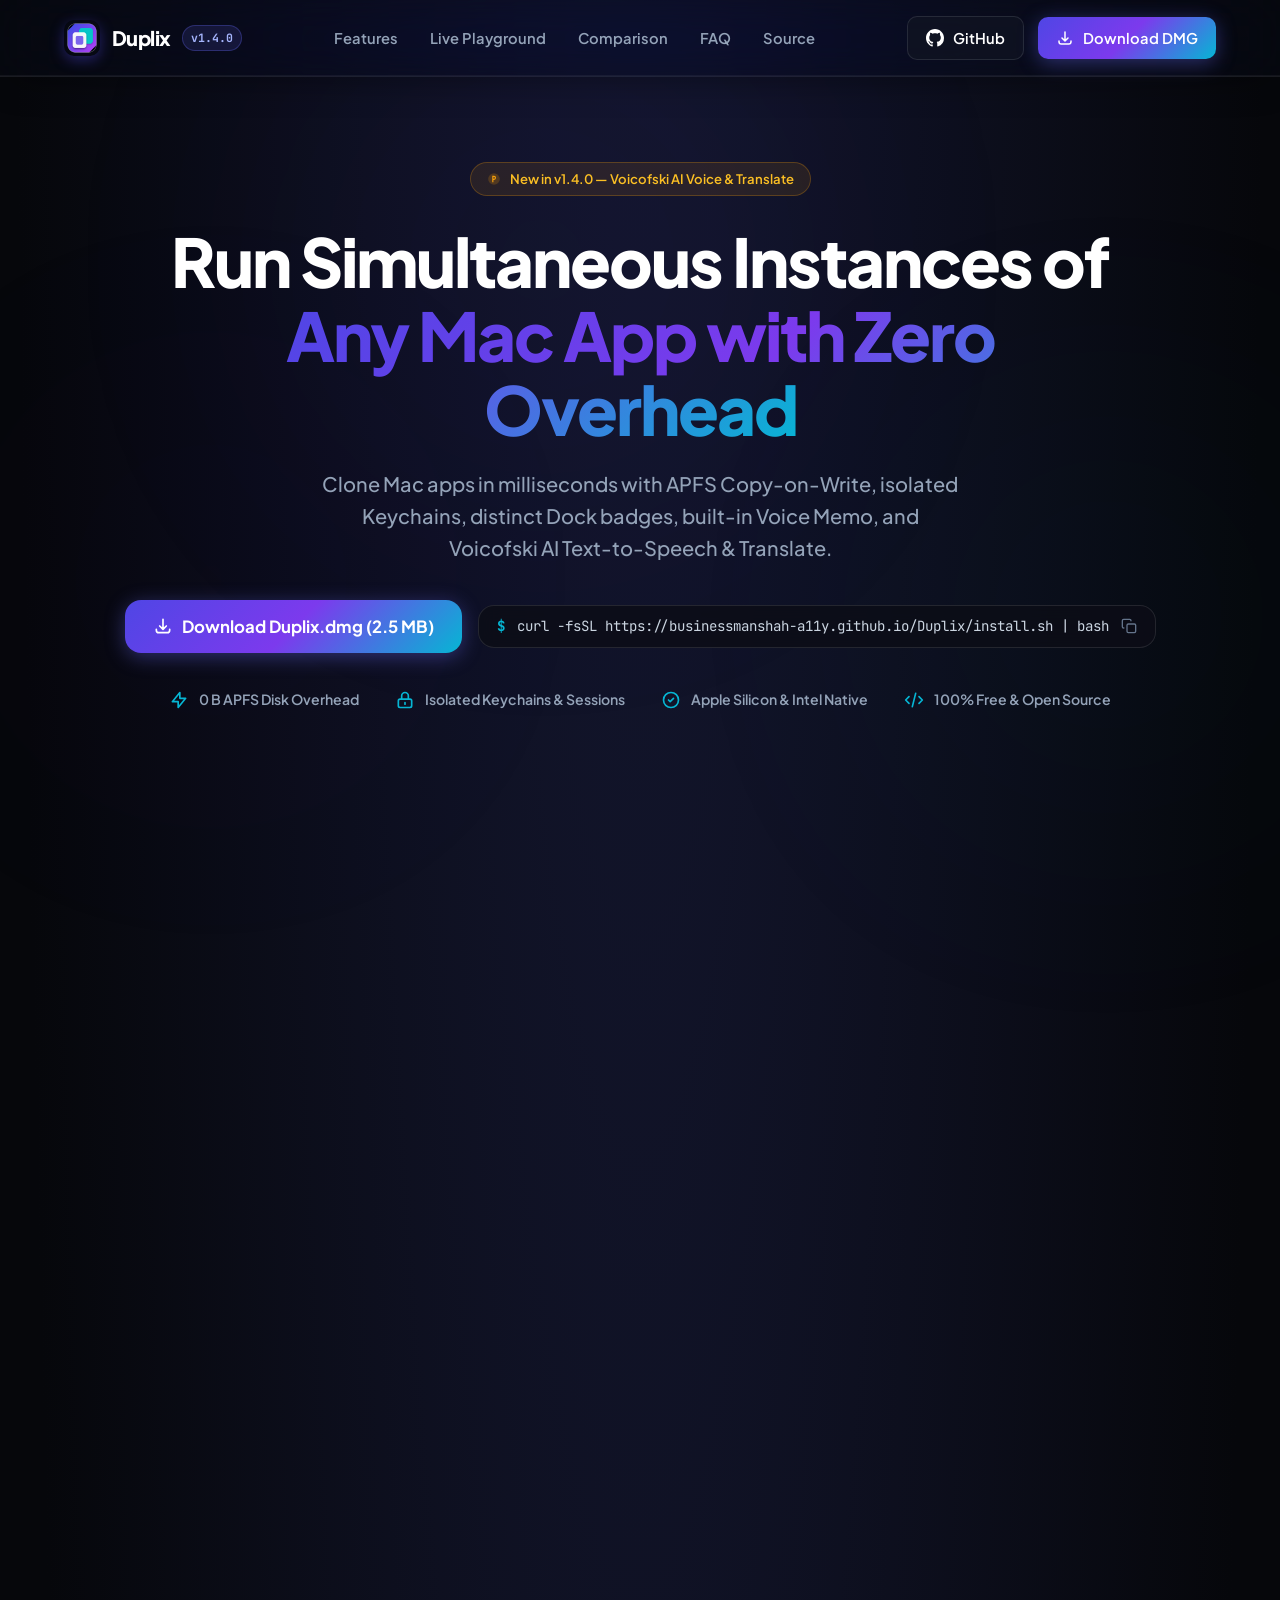
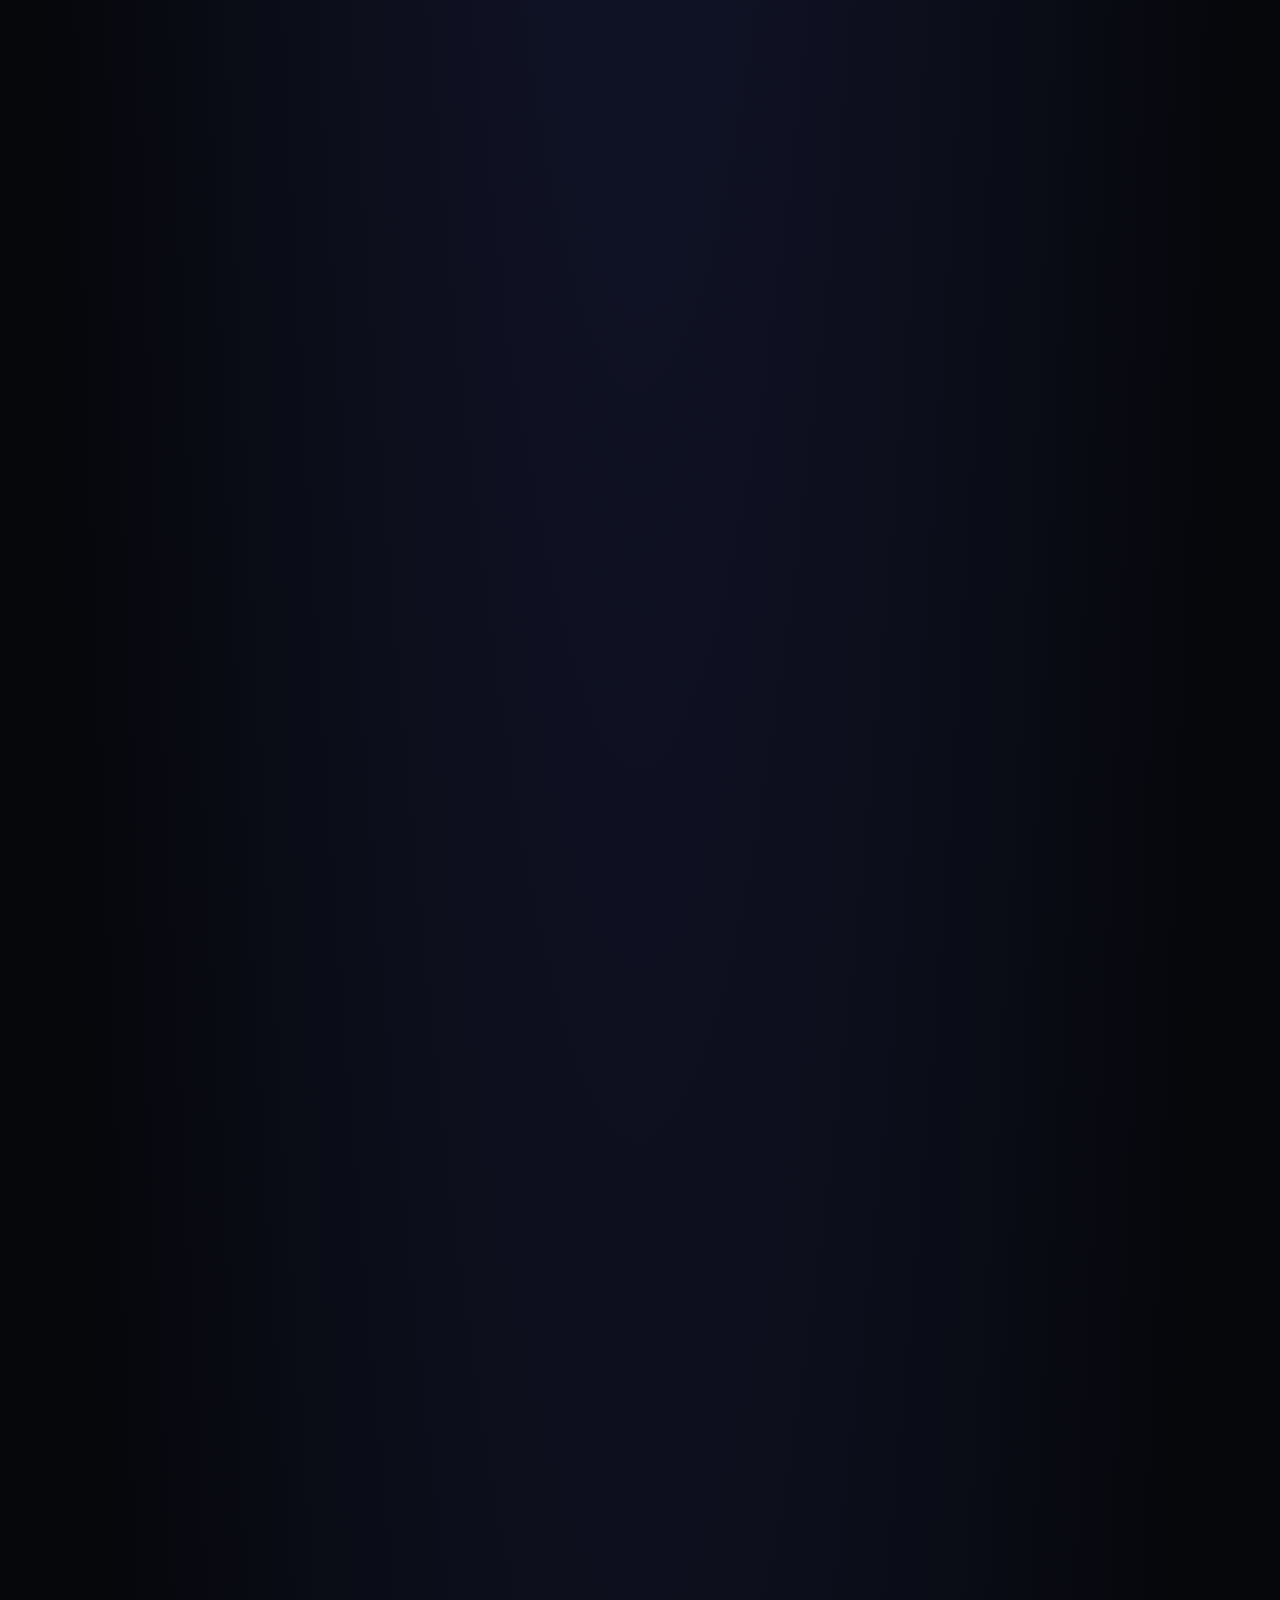
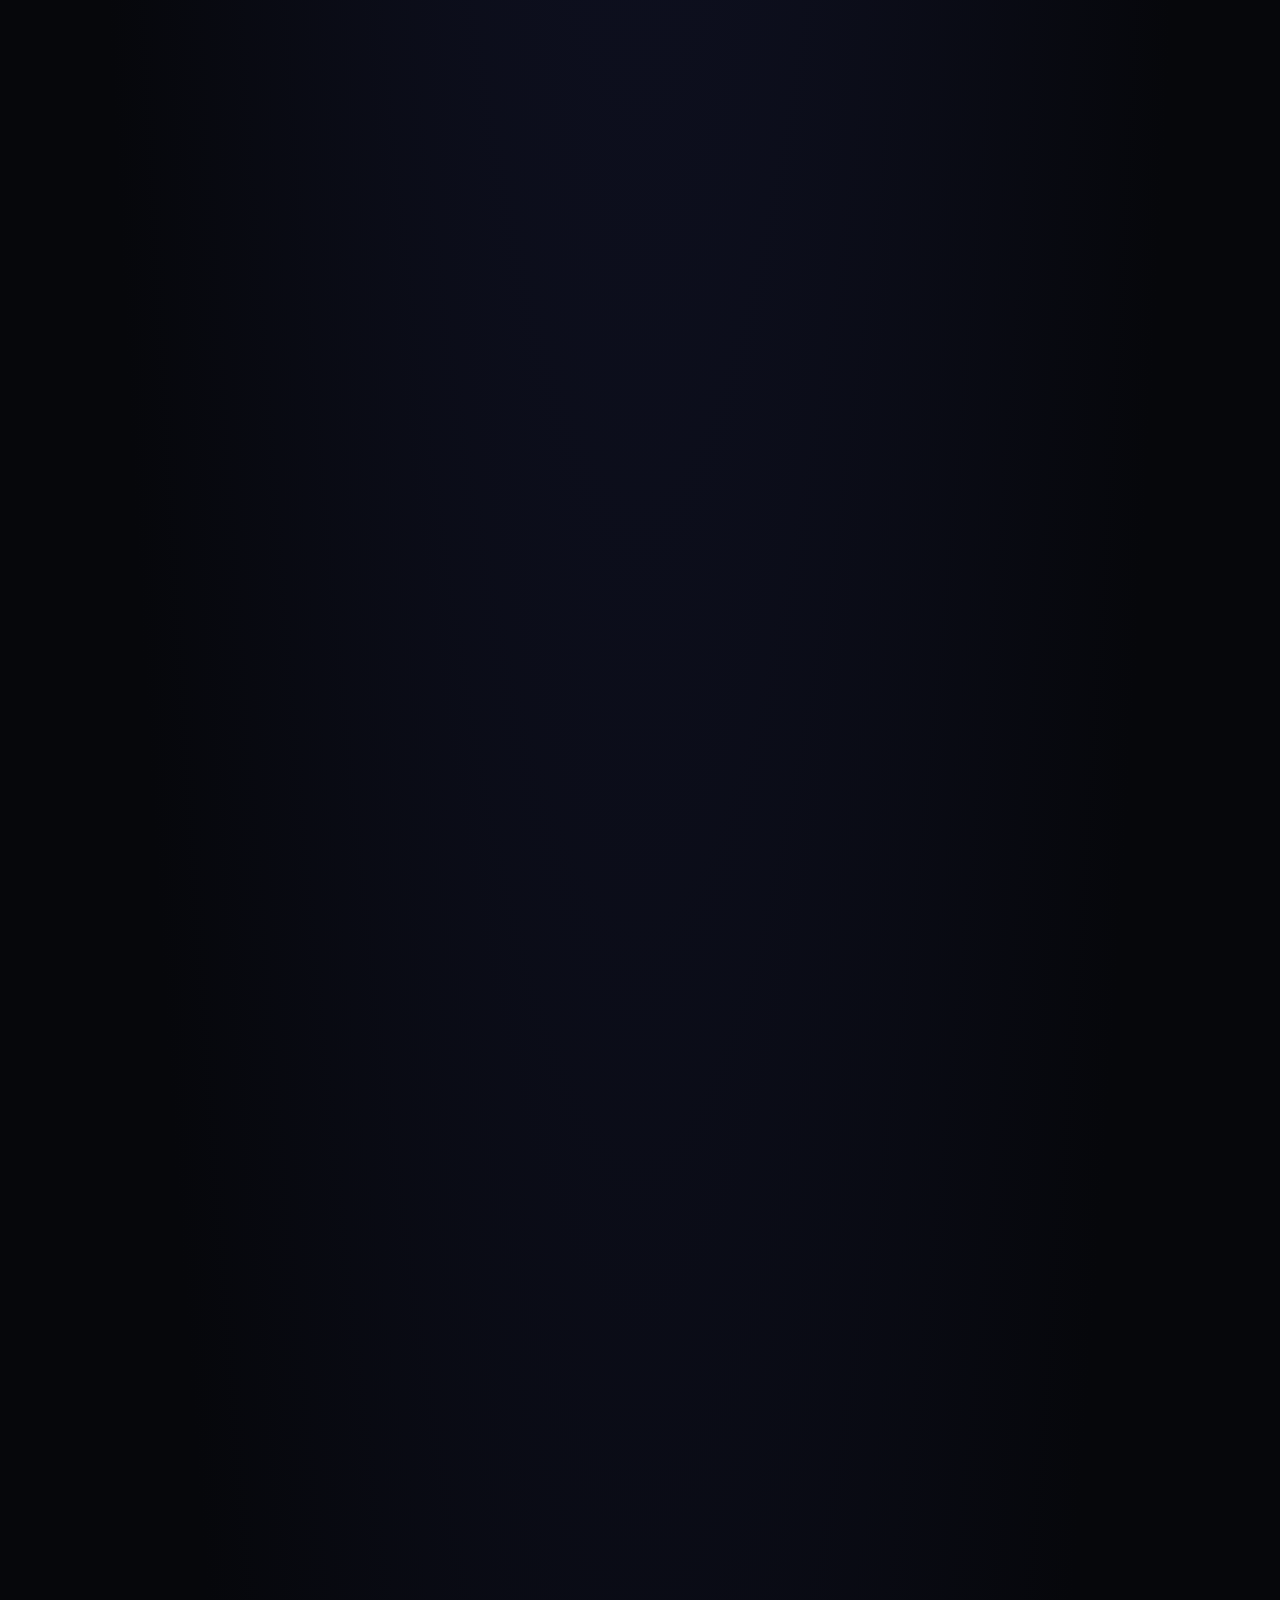
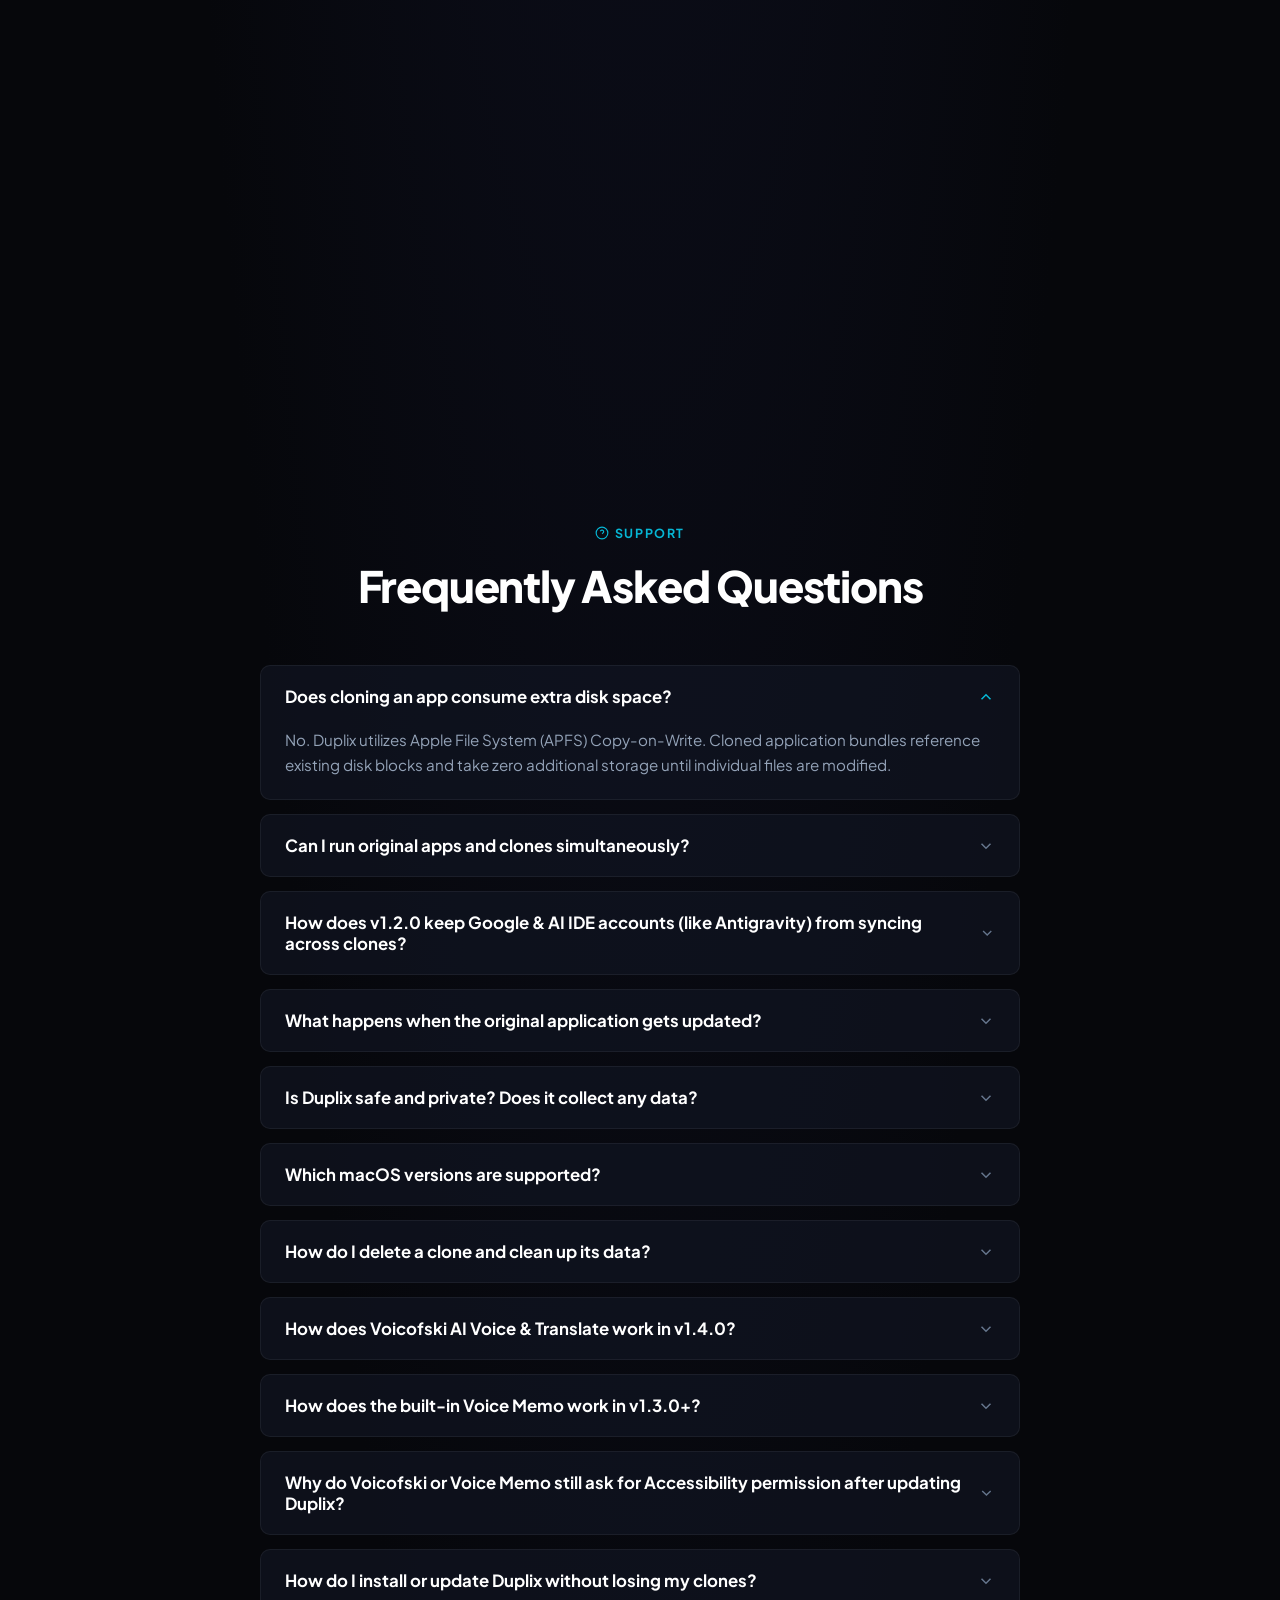
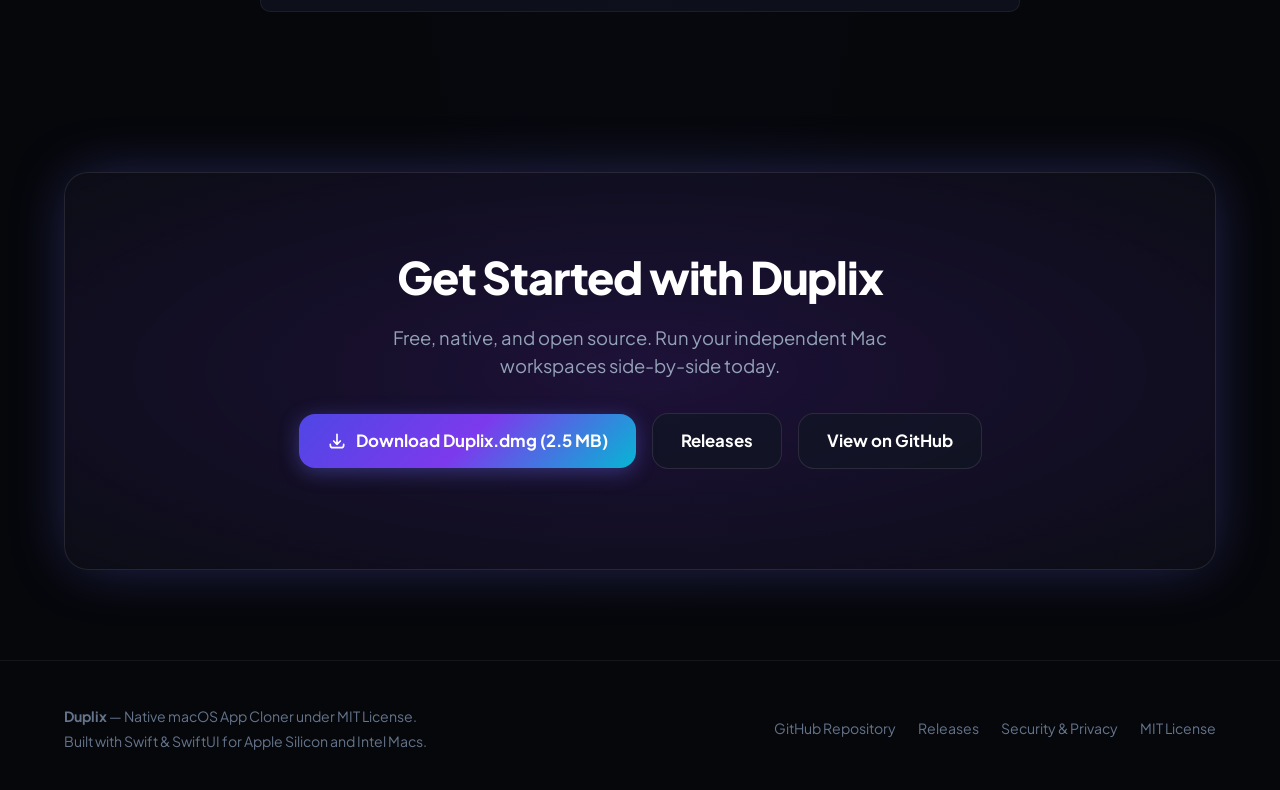
==== commit 93f843aa: "docs(web): add Accessibility refresh FAQ after update, bump DMG size to 2.5MB & add v1.4.0 cache-bus" ====
--- a/website/index.html
+++ b/website/index.html
@@ -9,7 +9,7 @@
   <link rel="preconnect" href="https://fonts.googleapis.com">
   <link rel="preconnect" href="https://fonts.gstatic.com" crossorigin>
   <link rel="stylesheet" href="https://fonts.googleapis.com/css2?family=Plus+Jakarta+Sans:wght@400;500;600;700;800&family=JetBrains+Mono:wght@400;500;600&display=swap">
-  <link rel="stylesheet" href="styles.css">
+  <link rel="stylesheet" href="styles.css?v=1.4.0">
 </head>
 <body>
 
@@ -44,7 +44,7 @@
           </svg>
           GitHub
         </a>
-        <a href="downloads/Duplix.dmg" download="Duplix.dmg" class="btn btn-primary nav-desktop-only">
+        <a href="downloads/Duplix.dmg?v=1.4.0" download="Duplix.dmg" class="btn btn-primary nav-desktop-only">
           <svg width="18" height="18" fill="none" stroke="currentColor" stroke-width="2" viewBox="0 0 24 24">
             <path stroke-linecap="round" stroke-linejoin="round" d="M4 16v1a3 3 0 003 3h10a3 3 0 003-3v-1m-4-4l-4 4m0 0l-4-4m4 4V4"/>
           </svg>
@@ -68,11 +68,11 @@
         <li><a href="https://github.com/businessmanshah-a11y/Duplix" target="_blank" class="mobile-nav-link">GitHub Source</a></li>
       </ul>
       <div class="mobile-drawer-cta">
-        <a href="downloads/Duplix.dmg" download="Duplix.dmg" class="btn btn-primary btn-block">
+        <a href="downloads/Duplix.dmg?v=1.4.0" download="Duplix.dmg" class="btn btn-primary btn-block">
           <svg width="18" height="18" fill="none" stroke="currentColor" stroke-width="2" viewBox="0 0 24 24">
             <path stroke-linecap="round" stroke-linejoin="round" d="M4 16v1a3 3 0 003 3h10a3 3 0 003-3v-1m-4-4l-4 4m0 0l-4-4m4 4V4"/>
           </svg>
-          Download Duplix.dmg (2.4 MB)
+          Download Duplix.dmg (2.5 MB)
         </a>
       </div>
     </div>
@@ -99,11 +99,11 @@
       </p>
 
       <div class="hero-buttons">
-        <a href="downloads/Duplix.dmg" download="Duplix.dmg" class="btn btn-primary btn-lg">
+        <a href="downloads/Duplix.dmg?v=1.4.0" download="Duplix.dmg" class="btn btn-primary btn-lg">
           <svg width="20" height="20" fill="none" stroke="currentColor" stroke-width="2" viewBox="0 0 24 24">
             <path stroke-linecap="round" stroke-linejoin="round" d="M4 16v1a3 3 0 003 3h10a3 3 0 003-3v-1m-4-4l-4 4m0 0l-4-4m4 4V4"/>
           </svg>
-          Download Duplix.dmg (2.4 MB)
+          Download Duplix.dmg (2.5 MB)
         </a>
 
         <div class="cli-box" id="cli-copy-box" title="Click to copy one-line Terminal installer">
@@ -1606,6 +1606,18 @@
 
         <div class="faq-card">
           <button class="faq-trigger">
+            <span>Why do Voicofski or Voice Memo still ask for Accessibility permission after updating Duplix?</span>
+            <svg class="faq-chevron" fill="none" stroke="currentColor" stroke-width="2" viewBox="0 0 24 24">
+              <polyline points="6 9 12 15 18 9"></polyline>
+            </svg>
+          </button>
+          <div class="faq-body">
+            Because Duplix is 100% free, open-source, and ad-hoc signed, macOS binds Accessibility permissions (shown as <strong>Accessibility</strong> or <strong>Device Control and Data Access</strong> in System Settings) to the previous version’s binary signature. Even if the Duplix toggle still appears blue/ON after an update, macOS silently blocks the new version until you refresh it: open <strong>System Settings → Privacy &amp; Security → Accessibility</strong> (or <strong>Device Control and Data Access</strong>), select <strong>Duplix</strong>, click the <strong>− (minus)</strong> button to remove the old entry, then click <strong>+ (plus)</strong> and re-add <code>/Applications/Duplix.app</code>. Permissions immediately turn green and text-selection triggers work across every app.
+          </div>
+        </div>
+
+        <div class="faq-card">
+          <button class="faq-trigger">
             <span>How do I install or update Duplix without losing my clones?</span>
             <svg class="faq-chevron" fill="none" stroke="currentColor" stroke-width="2" viewBox="0 0 24 24">
               <polyline points="6 9 12 15 18 9"></polyline>
@@ -1628,11 +1640,11 @@
       </p>
 
       <div class="hero-buttons">
-        <a href="downloads/Duplix.dmg" download="Duplix.dmg" class="btn btn-primary btn-lg">
+        <a href="downloads/Duplix.dmg?v=1.4.0" download="Duplix.dmg" class="btn btn-primary btn-lg">
           <svg width="20" height="20" fill="none" stroke="currentColor" stroke-width="2" viewBox="0 0 24 24">
             <path stroke-linecap="round" stroke-linejoin="round" d="M4 16v1a3 3 0 003 3h10a3 3 0 003-3v-1m-4-4l-4 4m0 0l-4-4m4 4V4"/>
           </svg>
-          Download Duplix.dmg (2.4 MB)
+          Download Duplix.dmg (2.5 MB)
         </a>
         <a href="https://github.com/businessmanshah-a11y/Duplix/releases" target="_blank" class="btn btn-ghost btn-lg">
           Releases
@@ -1669,6 +1681,6 @@
     <span id="toast-message">Copied to clipboard</span>
   </div>
 
-  <script src="script.js"></script>
+  <script src="script.js?v=1.4.0"></script>
 </body>
 </html>
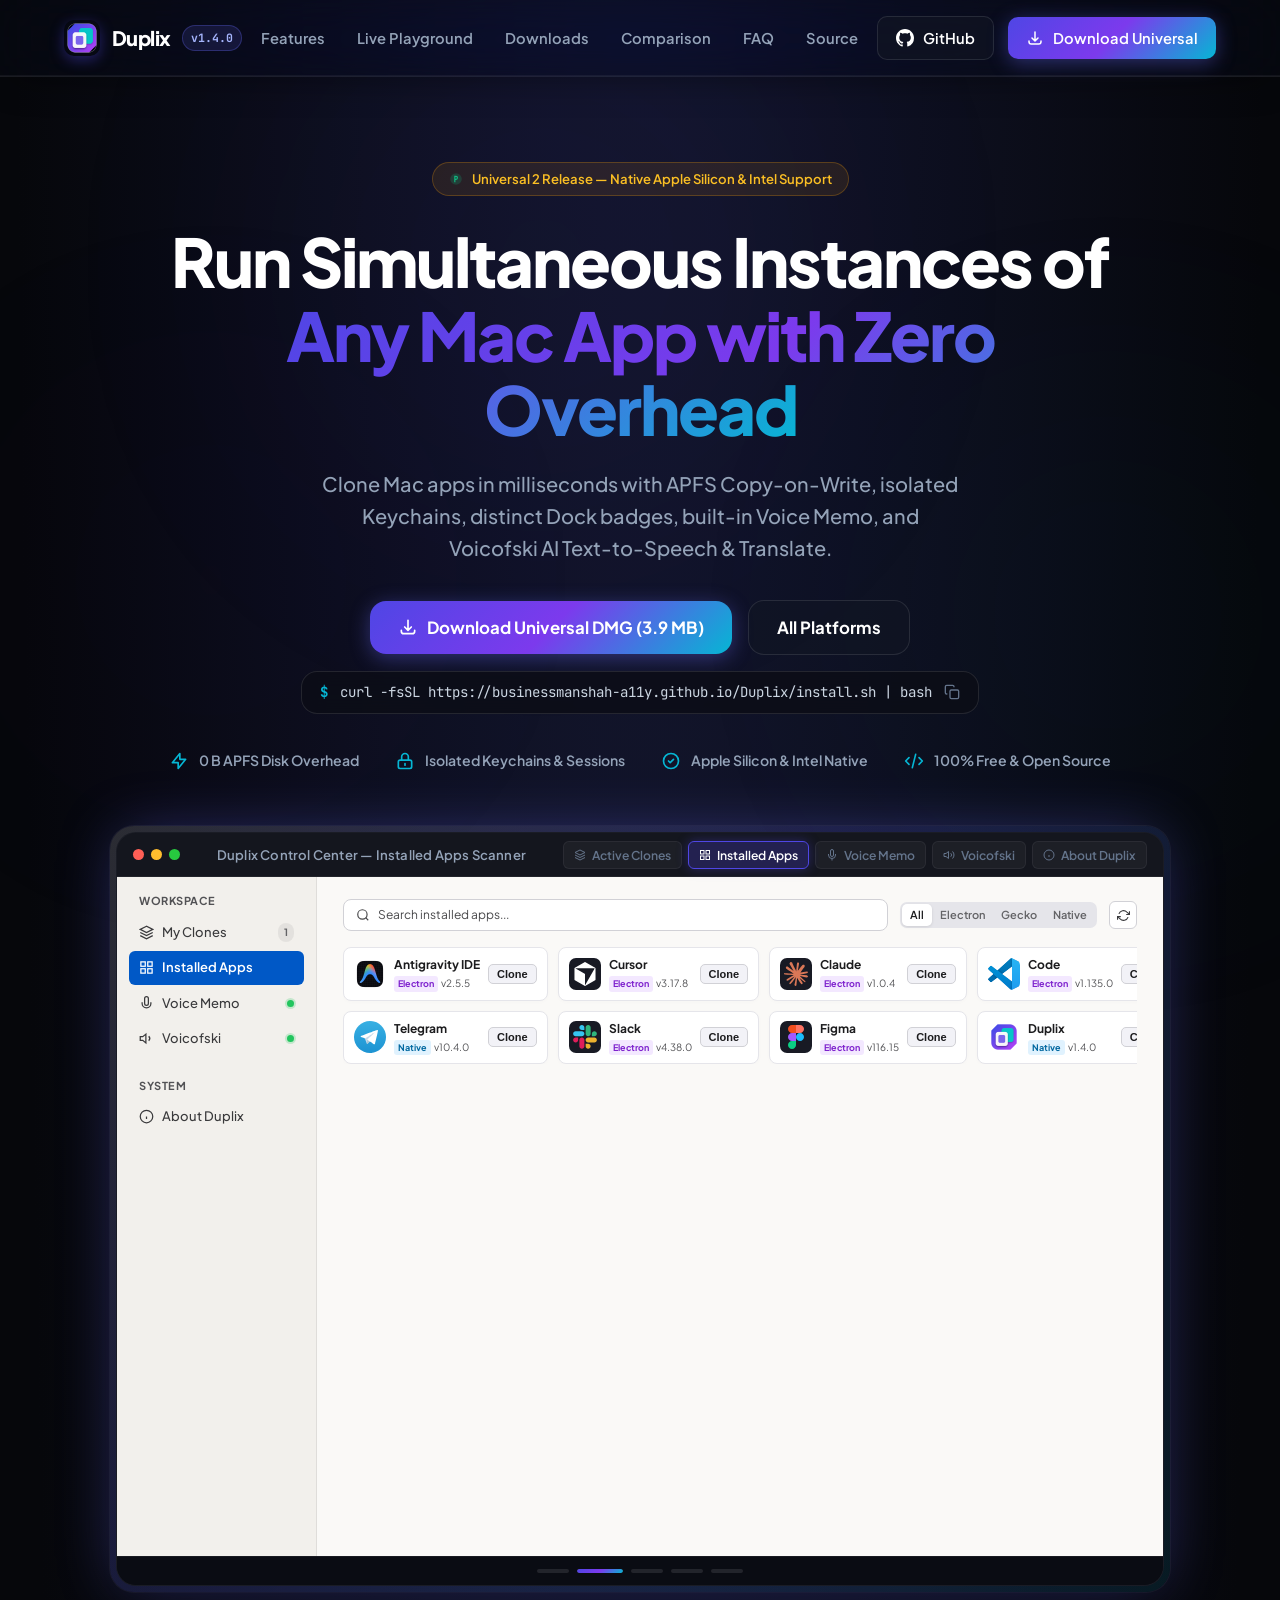
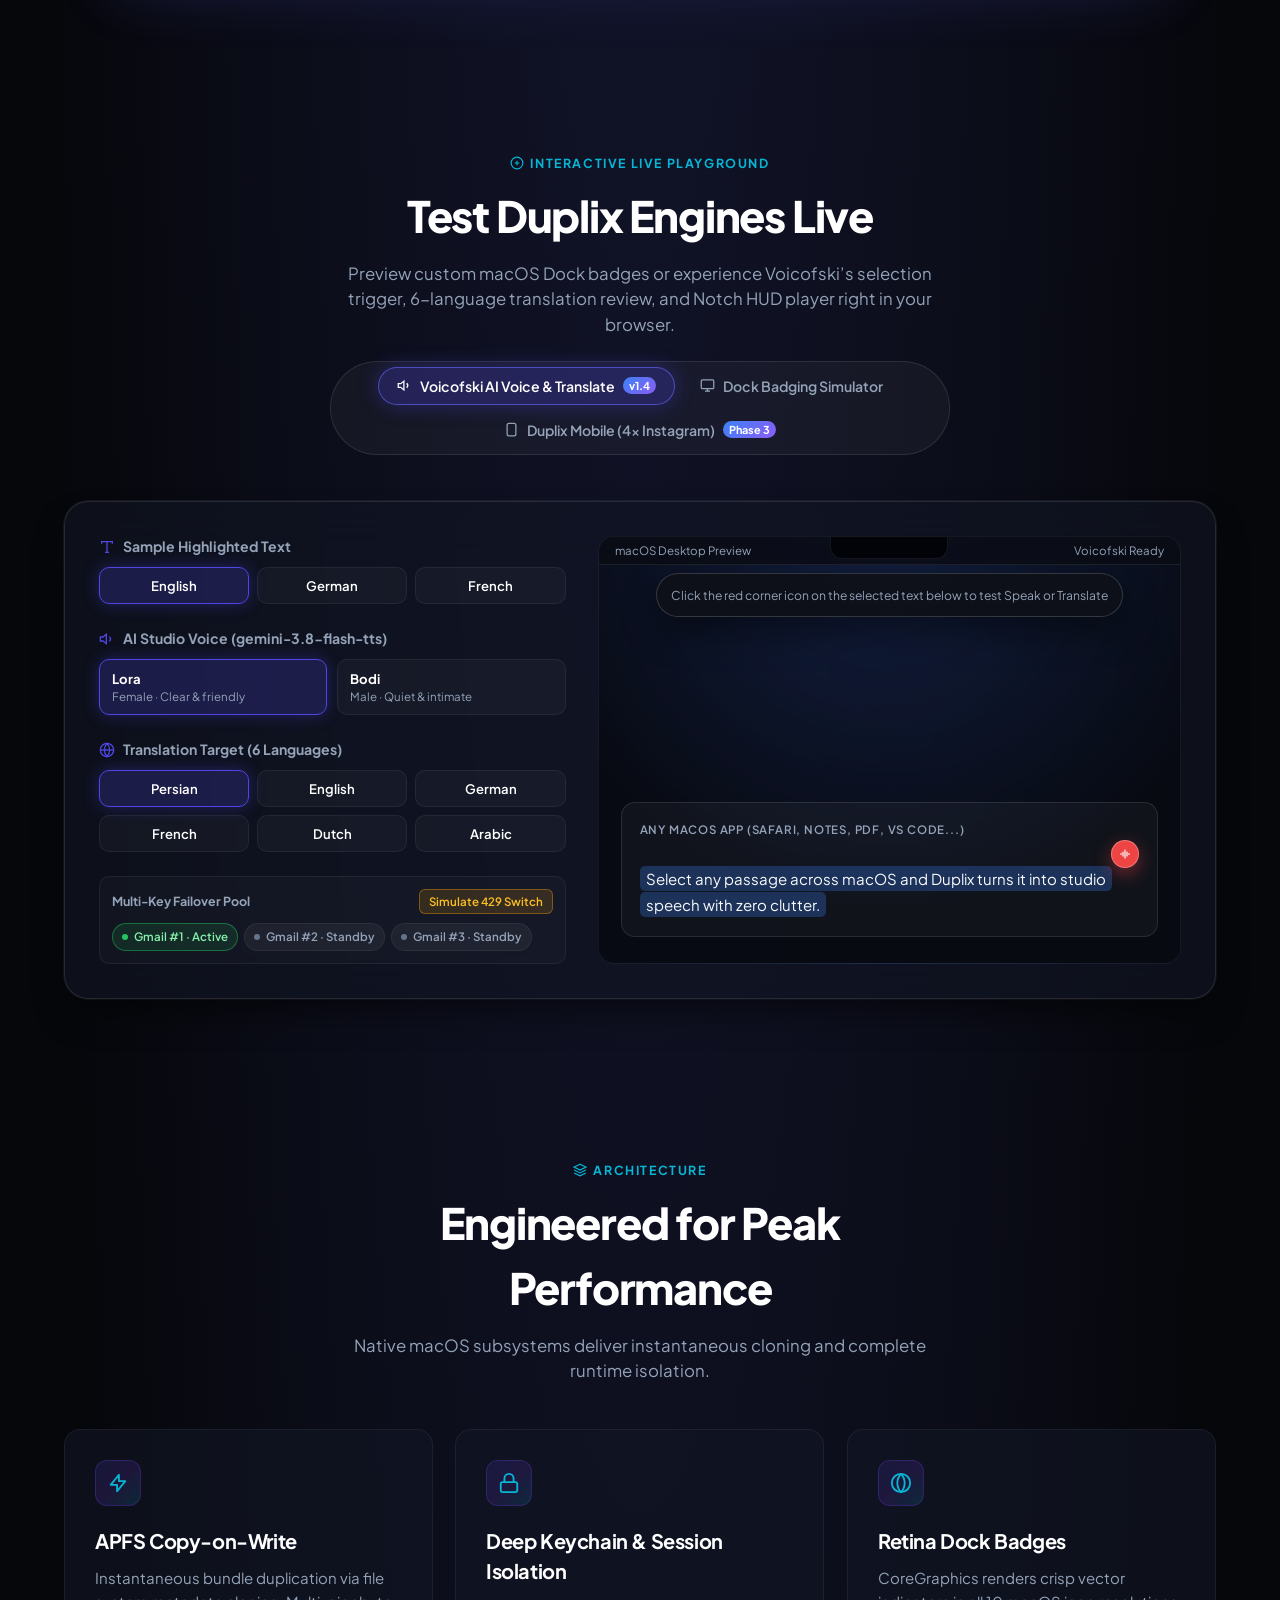
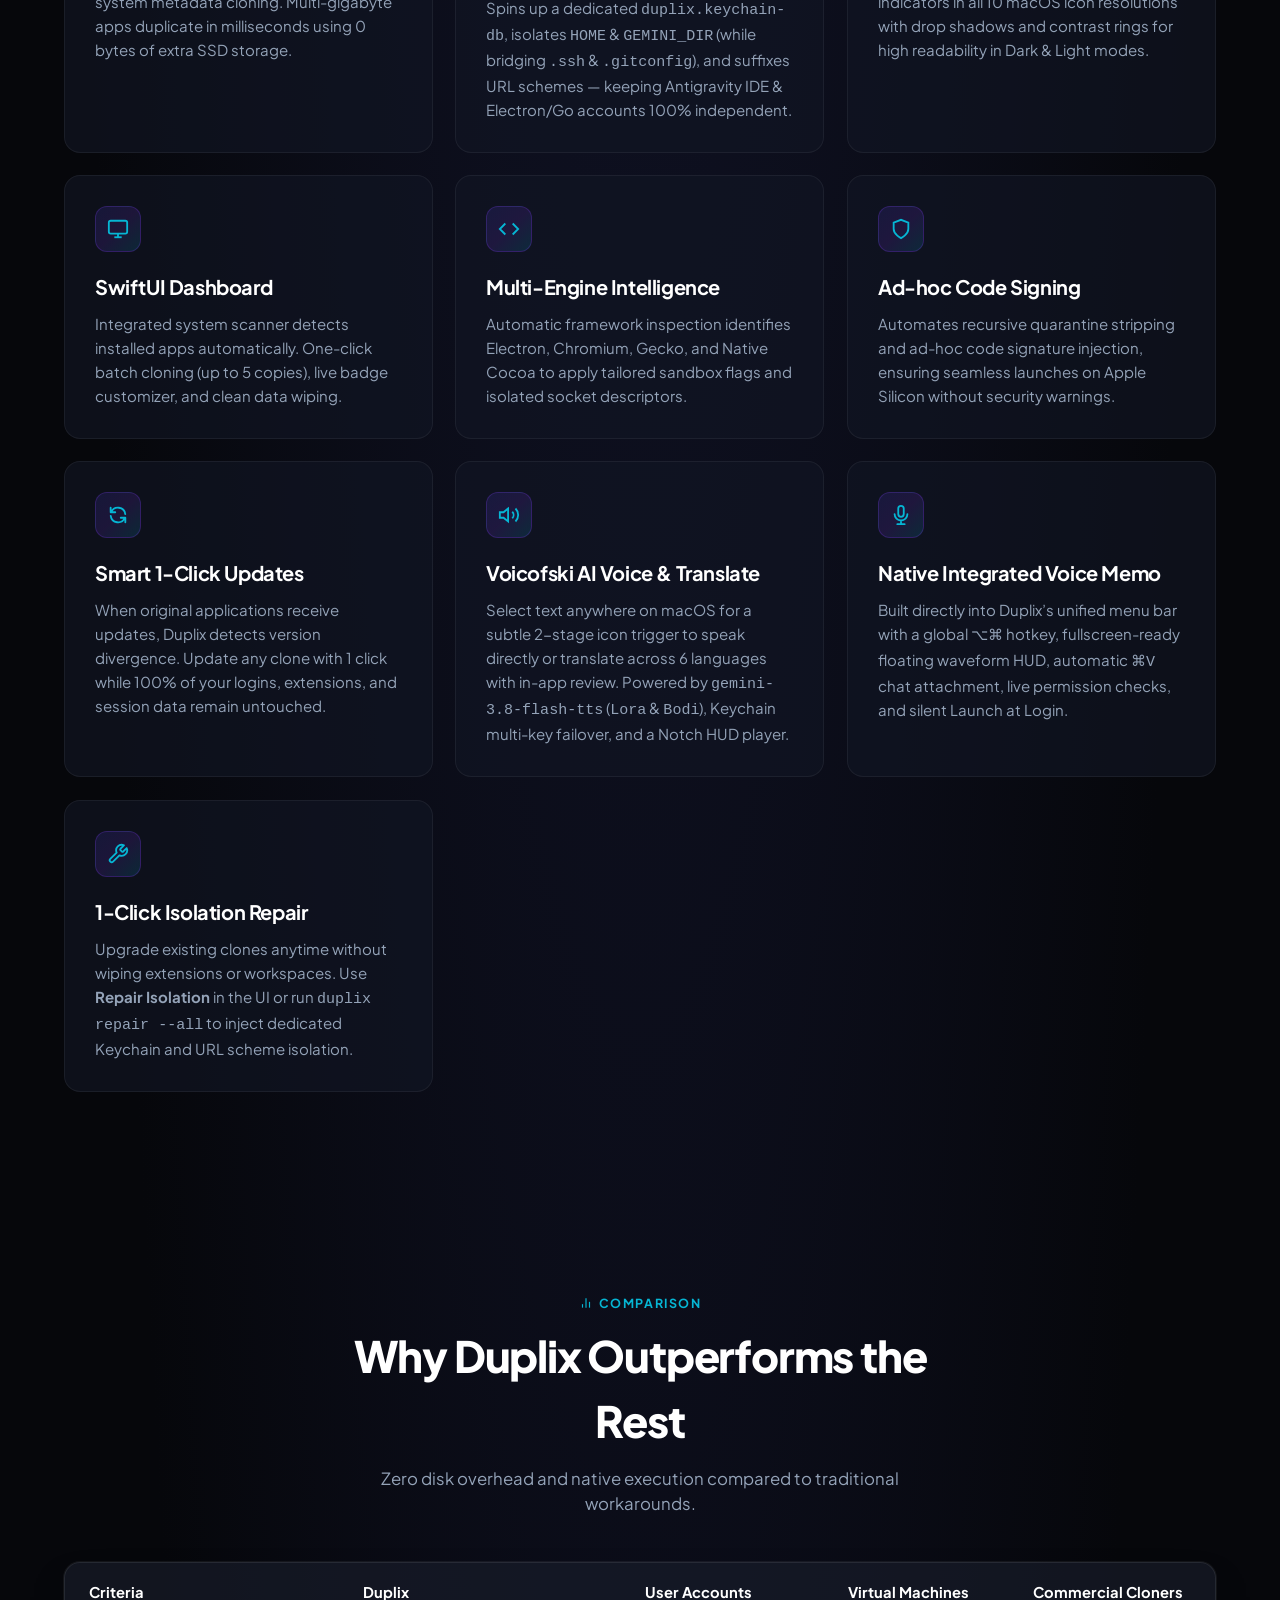
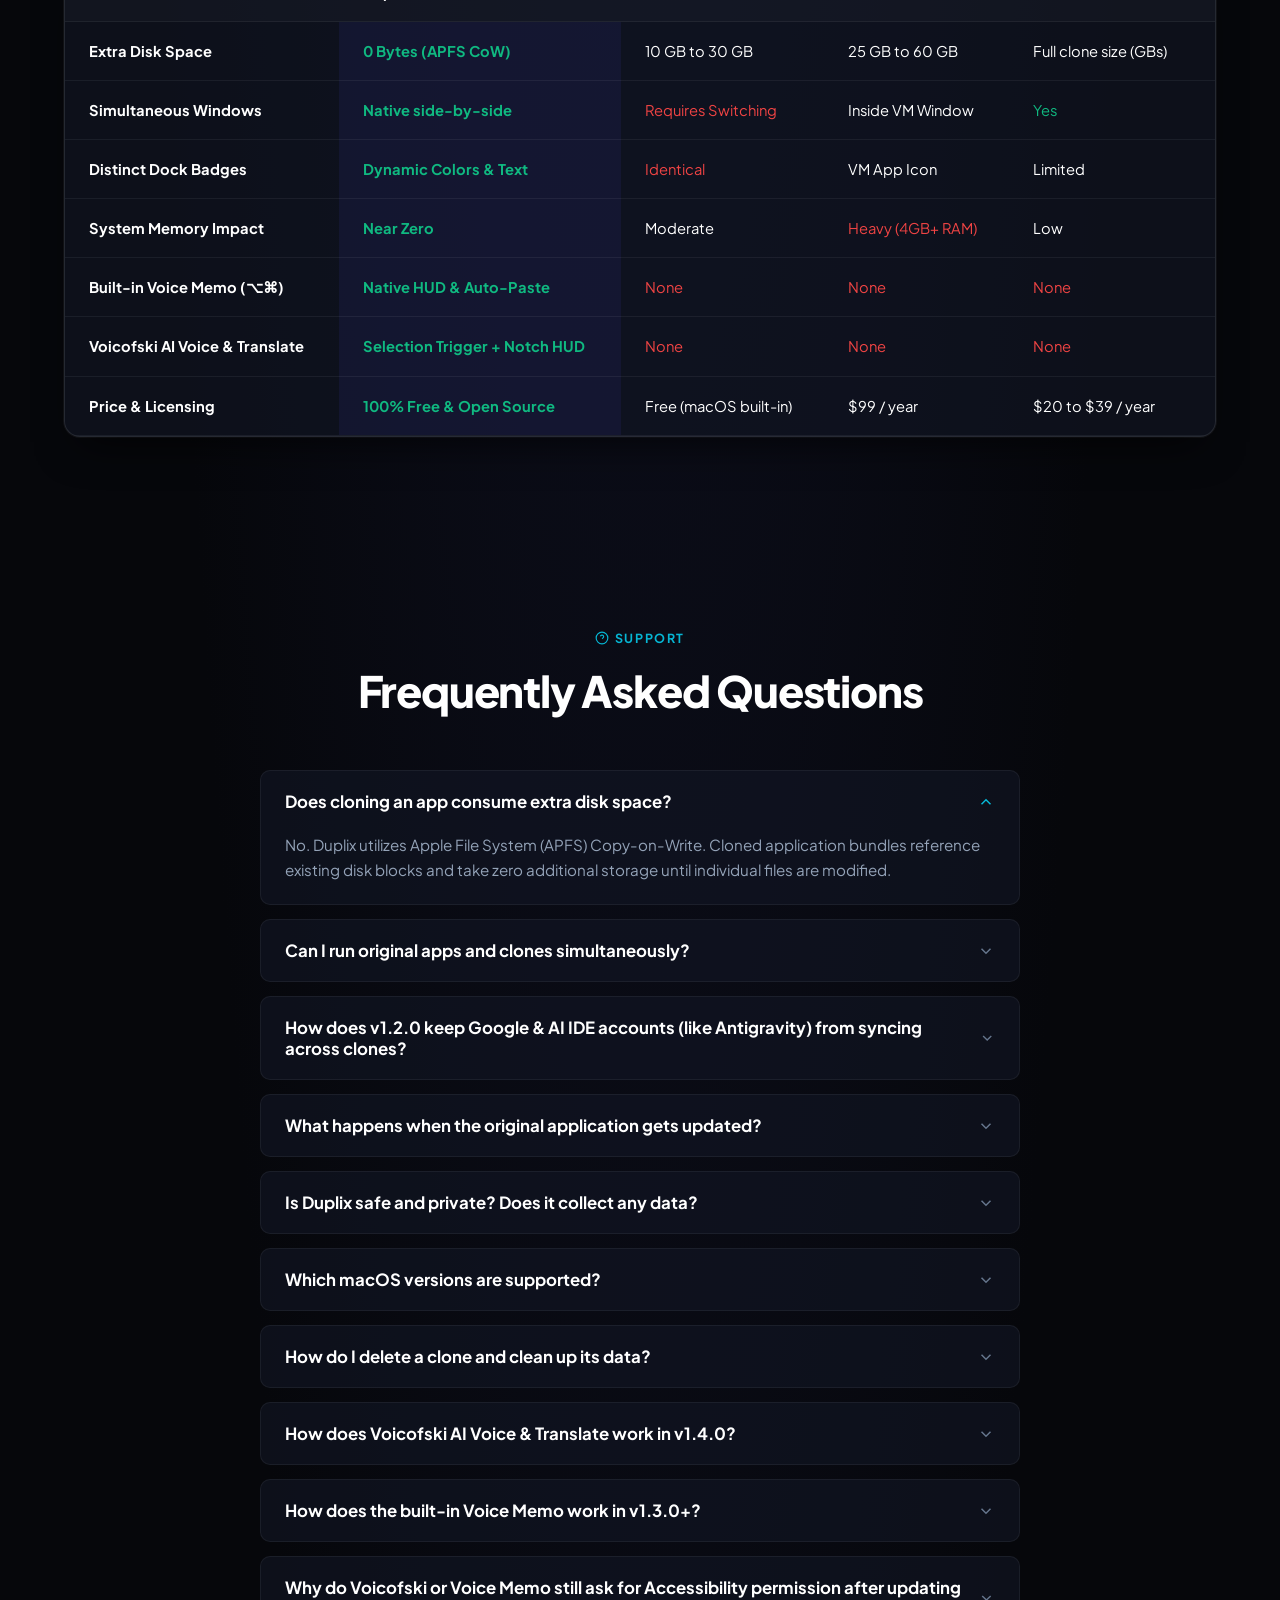
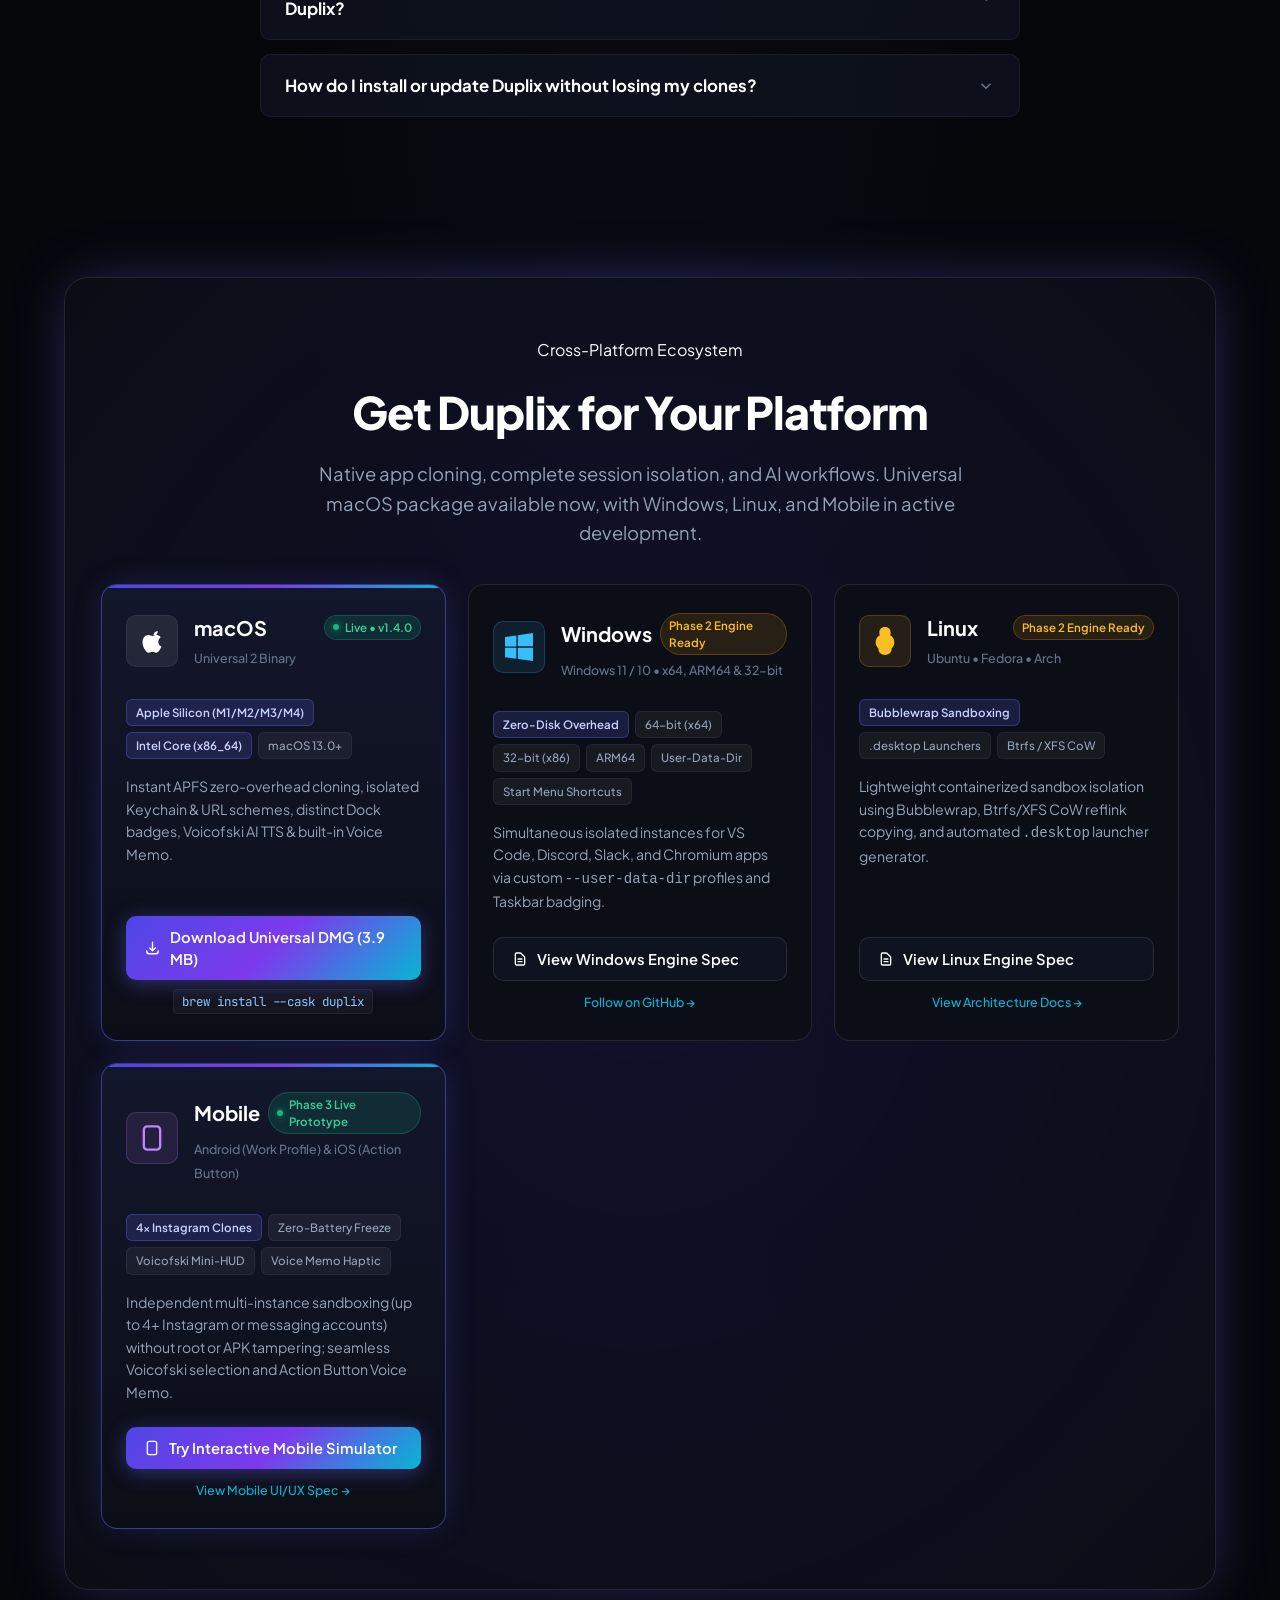
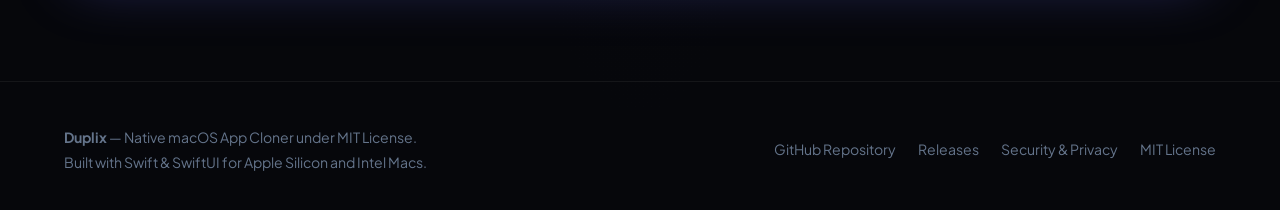
==== commit 8ab980de: "feat: cross-platform ecosystem - universal mac binary, windows & linux engines, mobile architecture " ====
--- a/website/index.html
+++ b/website/index.html
@@ -31,6 +31,7 @@
         <ul class="nav-menu">
           <li><a href="#features" class="nav-item-link">Features</a></li>
           <li><a href="#simulator" class="nav-item-link">Live Playground</a></li>
+          <li><a href="#downloads" class="nav-item-link">Downloads</a></li>
           <li><a href="#compare" class="nav-item-link">Comparison</a></li>
           <li><a href="#faq" class="nav-item-link">FAQ</a></li>
           <li><a href="https://github.com/businessmanshah-a11y/Duplix" target="_blank" class="nav-item-link">Source</a></li>
@@ -44,11 +45,11 @@
           </svg>
           GitHub
         </a>
-        <a href="downloads/Duplix.dmg?v=1.4.0" download="Duplix.dmg" class="btn btn-primary nav-desktop-only">
+        <a href="#downloads" class="btn btn-primary nav-desktop-only">
           <svg width="18" height="18" fill="none" stroke="currentColor" stroke-width="2" viewBox="0 0 24 24">
             <path stroke-linecap="round" stroke-linejoin="round" d="M4 16v1a3 3 0 003 3h10a3 3 0 003-3v-1m-4-4l-4 4m0 0l-4-4m4 4V4"/>
           </svg>
-          Download DMG
+          Download Universal
         </a>
         <button class="mobile-menu-btn" id="mobile-menu-btn" aria-label="Open navigation menu" aria-expanded="false">
           <span class="hamburger-line"></span>
@@ -63,6 +64,7 @@
       <ul class="mobile-nav-menu">
         <li><a href="#features" class="mobile-nav-link">Features</a></li>
         <li><a href="#simulator" class="mobile-nav-link">Live Playground</a></li>
+        <li><a href="#downloads" class="mobile-nav-link">Downloads</a></li>
         <li><a href="#compare" class="mobile-nav-link">Comparison</a></li>
         <li><a href="#faq" class="mobile-nav-link">FAQ</a></li>
         <li><a href="https://github.com/businessmanshah-a11y/Duplix" target="_blank" class="mobile-nav-link">GitHub Source</a></li>
@@ -72,7 +74,7 @@
           <svg width="18" height="18" fill="none" stroke="currentColor" stroke-width="2" viewBox="0 0 24 24">
             <path stroke-linecap="round" stroke-linejoin="round" d="M4 16v1a3 3 0 003 3h10a3 3 0 003-3v-1m-4-4l-4 4m0 0l-4-4m4 4V4"/>
           </svg>
-          Download Duplix.dmg (2.5 MB)
+          Download Universal DMG (3.9 MB)
         </a>
       </div>
     </div>
@@ -81,12 +83,12 @@
   <!-- Hero Section -->
   <section class="hero-section">
     <div class="container">
-      <a href="#" id="ph-pill-link" class="ph-pill">
+      <a href="#downloads" id="ph-pill-link" class="ph-pill">
         <svg class="ph-badge-icon" viewBox="0 0 24 24" fill="currentColor">
-          <circle cx="12" cy="12" r="10" fill="#f59e0b" fill-opacity="0.2"/>
-          <path d="M12 6.5H9v11h2v-4h1a3.5 3.5 0 000-7zm0 5h-1v-3h1a1.5 1.5 0 010 3z" fill="#f59e0b"/>
+          <circle cx="12" cy="12" r="10" fill="#10b981" fill-opacity="0.2"/>
+          <path d="M12 6.5H9v11h2v-4h1a3.5 3.5 0 000-7zm0 5h-1v-3h1a1.5 1.5 0 010 3z" fill="#10b981"/>
         </svg>
-        New in v1.4.0 — Voicofski AI Voice &amp; Translate
+        Universal 2 Release — Native Apple Silicon &amp; Intel Support
       </a>
 
       <h1 class="hero-heading">
@@ -103,7 +105,11 @@
           <svg width="20" height="20" fill="none" stroke="currentColor" stroke-width="2" viewBox="0 0 24 24">
             <path stroke-linecap="round" stroke-linejoin="round" d="M4 16v1a3 3 0 003 3h10a3 3 0 003-3v-1m-4-4l-4 4m0 0l-4-4m4 4V4"/>
           </svg>
-          Download Duplix.dmg (2.5 MB)
+          Download Universal DMG (3.9 MB)
+        </a>
+
+        <a href="#downloads" class="btn btn-ghost btn-lg">
+          All Platforms
         </a>
 
         <div class="cli-box" id="cli-copy-box" title="Click to copy one-line Terminal installer">
@@ -931,6 +937,14 @@
             </svg>
             <span>Dock Badging Simulator</span>
           </button>
+          <button class="pg-switch-btn" id="pg-tab-mobile" data-pg="mobile" role="tab" aria-selected="false">
+            <svg width="15" height="15" fill="none" stroke="currentColor" stroke-width="2" viewBox="0 0 24 24">
+              <rect x="5" y="2" width="14" height="20" rx="3" ry="3"></rect>
+              <line x1="12" y1="18" x2="12.01" y2="18"></line>
+            </svg>
+            <span>Duplix Mobile (4x Instagram)</span>
+            <span class="pg-new-pill">Phase 3</span>
+          </button>
         </div>
       </div>
 
@@ -1229,6 +1243,207 @@
             <!-- Telegram -->
             <div class="dock-slot">
               <img src="assets/logos/telegram.svg" class="dock-slot-icon dock-icon-full" alt="Telegram">
+            </div>
+          </div>
+        </div>
+      </div>
+
+      <!-- Playground Panel 3: Duplix Mobile Interactive Simulator -->
+      <div class="simulator-panel reveal-on-scroll" id="pg-panel-mobile" style="display:none;">
+        <div class="sim-settings">
+          <div>
+            <div class="field-label">
+              <svg class="label-icon" fill="none" stroke="currentColor" stroke-width="2" viewBox="0 0 24 24">
+                <rect x="5" y="2" width="14" height="20" rx="3" ry="3"></rect>
+                <line x1="12" y1="18" x2="12.01" y2="18"></line>
+              </svg>
+              Mobile View Mode
+            </div>
+            <div class="vf-sample-grid">
+              <button class="vf-sample-btn active" id="mob-switch-clones" type="button">📱 4x Clones</button>
+              <button class="vf-sample-btn" id="mob-switch-voice" type="button">🔊 Voicofski</button>
+              <button class="vf-sample-btn" id="mob-switch-memo" type="button">🎙️ Voice Memo</button>
+            </div>
+          </div>
+
+          <div>
+            <div class="field-label">
+              <svg class="label-icon" fill="none" stroke="currentColor" stroke-width="2" viewBox="0 0 24 24">
+                <path d="M12 22s8-4 8-10V5l-8-3-8 3v7c0 6 8 10 8 10z"></path>
+              </svg>
+              Mobile Architecture Engine
+            </div>
+            <div class="mobile-info-card">
+              <p><strong>Android:</strong> Enterprise Work Profile isolation via <code>DevicePolicyManager</code>. Zero root, 100% Google Play &amp; FCM push notification compliance.</p>
+              <p style="margin-top:8px;"><strong>iOS:</strong> Share Sheet action extension + Action Button / Siri Shortcuts companion.</p>
+            </div>
+          </div>
+
+          <div>
+            <button class="btn btn-primary btn-block" id="mob-add-clone-btn" type="button">
+              <svg width="16" height="16" fill="none" stroke="currentColor" stroke-width="2" viewBox="0 0 24 24">
+                <line x1="12" y1="5" x2="12" y2="19"></line>
+                <line x1="5" y1="12" x2="19" y2="12"></line>
+              </svg>
+              + Add 5th Clone (Telegram)
+            </button>
+          </div>
+        </div>
+
+        <!-- Phone Frame -->
+        <div class="mobile-phone-stage">
+          <div class="mobile-phone-frame">
+            <div class="mobile-phone-notch">
+              <div class="notch-camera"></div>
+              <div class="notch-speaker"></div>
+            </div>
+
+            <!-- Phone Screen -->
+            <div class="mobile-screen-content">
+              <!-- Status bar -->
+              <div class="mobile-status-header">
+                <span>14:15</span>
+                <div class="mobile-status-icons">
+                  <span>5G</span>
+                  <span>98%</span>
+                </div>
+              </div>
+
+              <!-- Top Bar inside phone -->
+              <div class="phone-app-header">
+                <span class="phone-app-title">Duplix Mobile</span>
+                <span class="phone-profile-pill">Work Sandbox</span>
+              </div>
+
+              <!-- Screen 1: Clones Dashboard (Default) -->
+              <div class="phone-subview active" id="phone-view-clones">
+                <div class="phone-view-heading">
+                  <h4>Active Clones (4)</h4>
+                  <span class="phone-sub-badge">Instagram Fleet</span>
+                </div>
+
+                <div class="mobile-clones-list" id="mobile-clones-container">
+                  <!-- Clone 1: Main -->
+                  <div class="mobile-clone-item" id="mob-clone-1">
+                    <div class="mob-clone-icon-wrap" style="border-color:#4f46e5;">
+                      <img src="assets/logos/instagram.svg" alt="Instagram" class="mob-app-img" onerror="this.src='assets/logos/antigravity.png'">
+                      <span class="mob-clone-badge" style="background:#4f46e5;">MAIN</span>
+                    </div>
+                    <div class="mob-clone-meta">
+                      <span class="mob-clone-title">Instagram (Personal)</span>
+                      <span class="mob-clone-sub">Profile 0 • @alex_dev</span>
+                    </div>
+                    <button class="mob-freeze-toggle active" title="Toggle Freeze" data-clone="1">Active</button>
+                  </div>
+
+                  <!-- Clone 2: Shop -->
+                  <div class="mobile-clone-item" id="mob-clone-2">
+                    <div class="mob-clone-icon-wrap" style="border-color:#10b981;">
+                      <img src="assets/logos/instagram.svg" alt="Instagram" class="mob-app-img" onerror="this.src='assets/logos/antigravity.png'">
+                      <span class="mob-clone-badge" style="background:#10b981;">SHOP</span>
+                    </div>
+                    <div class="mob-clone-meta">
+                      <span class="mob-clone-title">Instagram (Store)</span>
+                      <span class="mob-clone-sub">Profile 1 • @duplix_shop</span>
+                    </div>
+                    <button class="mob-freeze-toggle active" title="Toggle Freeze" data-clone="2">Active</button>
+                  </div>
+
+                  <!-- Clone 3: Agency Work -->
+                  <div class="mobile-clone-item" id="mob-clone-3">
+                    <div class="mob-clone-icon-wrap" style="border-color:#7c3aed;">
+                      <img src="assets/logos/instagram.svg" alt="Instagram" class="mob-app-img" onerror="this.src='assets/logos/antigravity.png'">
+                      <span class="mob-clone-badge" style="background:#7c3aed;">WORK</span>
+                    </div>
+                    <div class="mob-clone-meta">
+                      <span class="mob-clone-title">Instagram (Agency)</span>
+                      <span class="mob-clone-sub">Profile 2 • @creator_hub</span>
+                    </div>
+                    <button class="mob-freeze-toggle active" title="Toggle Freeze" data-clone="3">Active</button>
+                  </div>
+
+                  <!-- Clone 4: Client 1 (Frozen) -->
+                  <div class="mobile-clone-item frozen" id="mob-clone-4">
+                    <div class="mob-clone-icon-wrap" style="border-color:#f59e0b;">
+                      <img src="assets/logos/instagram.svg" alt="Instagram" class="mob-app-img" onerror="this.src='assets/logos/antigravity.png'">
+                      <span class="mob-clone-badge" style="background:#f59e0b;">CL 1</span>
+                    </div>
+                    <div class="mob-clone-meta">
+                      <span class="mob-clone-title">Instagram (Client A)</span>
+                      <span class="mob-clone-sub">Profile 3 • Snoozed / 0% Battery</span>
+                    </div>
+                    <button class="mob-freeze-toggle" title="Toggle Freeze" data-clone="4">Frozen</button>
+                  </div>
+                </div>
+              </div>
+
+              <!-- Screen 2: Voicofski Phone View -->
+              <div class="phone-subview" id="phone-view-voice" style="display:none;">
+                <div class="phone-view-heading">
+                  <h4>Voicofski Assistant</h4>
+                  <span class="phone-sub-badge">AI TTS v1.4</span>
+                </div>
+                <div class="mobile-voice-composer">
+                  <div class="mobile-bubble-sample">
+                    <span class="mobile-bubble-sender">Highlighted Text:</span>
+                    <p>Duplix enables multiple isolated profiles on mobile devices.</p>
+                  </div>
+                  <div class="mobile-hud-player">
+                    <div class="mobile-hud-row">
+                      <span class="mobile-hud-voice">Voice: Lora</span>
+                      <span class="mobile-hud-lang">FA / EN</span>
+                    </div>
+                    <div class="mobile-wave-bars">
+                      <span class="m-wave"></span><span class="m-wave"></span><span class="m-wave"></span><span class="m-wave"></span><span class="m-wave"></span>
+                    </div>
+                    <button class="btn btn-primary btn-sm btn-block" id="mob-play-voice-btn">▶ Play Audio Stream</button>
+                  </div>
+                </div>
+              </div>
+
+              <!-- Screen 3: Voice Memo Phone View -->
+              <div class="phone-subview" id="phone-view-memo" style="display:none;">
+                <div class="phone-view-heading">
+                  <h4>Voice Memo</h4>
+                  <span class="phone-sub-badge">Action Button</span>
+                </div>
+                <div class="mobile-memo-center">
+                  <div class="mobile-record-circle" id="mob-record-circle">
+                    <svg width="34" height="34" fill="none" stroke="currentColor" stroke-width="2" viewBox="0 0 24 24">
+                      <path d="M12 1a3 3 0 0 0-3 3v8a3 3 0 0 0 6 0V4a3 3 0 0 0-3-3z"></path>
+                      <path d="M19 10v2a7 7 0 0 1-14 0v-2"></path>
+                      <line x1="12" y1="19" x2="12" y2="23"></line>
+                      <line x1="8" y1="23" x2="16" y2="23"></line>
+                    </svg>
+                  </div>
+                  <span class="mobile-record-status" id="mob-record-status">Tap to Record</span>
+                  <span class="mobile-record-timer" id="mob-record-timer">00:00</span>
+                </div>
+              </div>
+
+              <!-- Phone Bottom Nav Bar -->
+              <div class="mobile-bottom-nav">
+                <button class="mob-nav-btn active" id="mob-btn-nav-clones" data-target="clones">
+                  <svg width="18" height="18" fill="none" stroke="currentColor" stroke-width="2" viewBox="0 0 24 24">
+                    <rect x="5" y="2" width="14" height="20" rx="3" ry="3"></rect>
+                  </svg>
+                  <span>Clones</span>
+                </button>
+                <button class="mob-nav-btn" id="mob-btn-nav-voice" data-target="voice">
+                  <svg width="18" height="18" fill="none" stroke="currentColor" stroke-width="2" viewBox="0 0 24 24">
+                    <polygon points="11 5 6 9 2 9 2 15 6 15 11 19 11 5"></polygon>
+                    <path d="M15.54 8.46a5 5 0 0 1 0 7.07"></path>
+                  </svg>
+                  <span>Voice</span>
+                </button>
+                <button class="mob-nav-btn" id="mob-btn-nav-memo" data-target="memo">
+                  <svg width="18" height="18" fill="none" stroke="currentColor" stroke-width="2" viewBox="0 0 24 24">
+                    <path d="M12 1a3 3 0 0 0-3 3v8a3 3 0 0 0 6 0V4a3 3 0 0 0-3-3z"></path>
+                    <path d="M19 10v2a7 7 0 0 1-14 0v-2"></path>
+                  </svg>
+                  <span>Memo</span>
+                </button>
+              </div>
             </div>
           </div>
         </div>
@@ -1631,27 +1846,189 @@
     </div>
   </section>
 
-  <!-- Download Action Banner -->
-  <section class="container" id="download">
-    <div class="download-card reveal-on-scroll">
-      <h2 class="download-title">Get Started with Duplix</h2>
-      <p class="download-subtext">
-        Free, native, and open source. Run your independent Mac workspaces side-by-side today.
+  <!-- Multi-Platform Download Hub -->
+  <section class="container" id="downloads">
+    <div class="download-section-wrap reveal-on-scroll">
+      <div class="section-badge-center">
+        <span class="badge-tag">Cross-Platform Ecosystem</span>
+      </div>
+      <h2 class="download-title text-center">Get Duplix for Your Platform</h2>
+      <p class="download-subtext text-center">
+        Native app cloning, complete session isolation, and AI workflows. Universal macOS package available now, with Windows, Linux, and Mobile in active development.
       </p>
 
-      <div class="hero-buttons">
-        <a href="downloads/Duplix.dmg?v=1.4.0" download="Duplix.dmg" class="btn btn-primary btn-lg">
-          <svg width="20" height="20" fill="none" stroke="currentColor" stroke-width="2" viewBox="0 0 24 24">
-            <path stroke-linecap="round" stroke-linejoin="round" d="M4 16v1a3 3 0 003 3h10a3 3 0 003-3v-1m-4-4l-4 4m0 0l-4-4m4 4V4"/>
-          </svg>
-          Download Duplix.dmg (2.5 MB)
-        </a>
-        <a href="https://github.com/businessmanshah-a11y/Duplix/releases" target="_blank" class="btn btn-ghost btn-lg">
-          Releases
-        </a>
-        <a href="https://github.com/businessmanshah-a11y/Duplix" target="_blank" class="btn btn-ghost btn-lg">
-          View on GitHub
-        </a>
+      <div class="os-download-grid">
+        <!-- macOS Card (Universal 2 - Active) -->
+        <div class="os-card os-card-active">
+          <div class="os-card-glow"></div>
+          <div class="os-card-header">
+            <div class="os-icon-wrap os-mac-icon">
+              <svg width="28" height="28" viewBox="0 0 24 24" fill="currentColor">
+                <path d="M18.71 19.5c-.83 1.24-1.71 2.45-3.05 2.47-1.34.03-1.77-.79-3.29-.79-1.53 0-2 .77-3.27.82-1.31.05-2.3-1.32-3.14-2.53C4.25 17 2.94 12.45 4.7 9.39c.87-1.52 2.43-2.48 4.12-2.51 1.28-.02 2.5.87 3.29.87.78 0 2.26-1.07 3.81-.91.65.03 2.47.26 3.64 1.98-.09.06-2.17 1.28-2.15 3.81.03 3.02 2.65 4.03 2.68 4.04-.03.07-.42 1.44-1.38 2.83M15.97 6.37c.63-.77 1.06-1.85.94-2.93-.91.04-2.02.61-2.67 1.37-.58.67-1.1 1.76-.96 2.81 1.02.08 2.06-.48 2.69-1.25z"/>
+              </svg>
+            </div>
+            <div class="os-header-text">
+              <div class="os-name-row">
+                <h3 class="os-name">macOS</h3>
+                <span class="os-status-badge status-live">
+                  <span class="status-pulse-dot"></span> Live • v1.4.0
+                </span>
+              </div>
+              <span class="os-arch-label">Universal 2 Binary</span>
+            </div>
+          </div>
+
+          <div class="os-chip-group">
+            <span class="os-chip os-chip-highlight">Apple Silicon (M1/M2/M3/M4)</span>
+            <span class="os-chip os-chip-highlight">Intel Core (x86_64)</span>
+            <span class="os-chip">macOS 13.0+</span>
+          </div>
+
+          <p class="os-desc">
+            Instant APFS zero-overhead cloning, isolated Keychain &amp; URL schemes, distinct Dock badges, Voicofski AI TTS &amp; built-in Voice Memo.
+          </p>
+
+          <div class="os-actions">
+            <a href="downloads/Duplix.dmg?v=1.4.0" download="Duplix.dmg" class="btn btn-primary btn-block">
+              <svg width="18" height="18" fill="none" stroke="currentColor" stroke-width="2" viewBox="0 0 24 24">
+                <path stroke-linecap="round" stroke-linejoin="round" d="M4 16v1a3 3 0 003 3h10a3 3 0 003-3v-1m-4-4l-4 4m0 0l-4-4m4 4V4"/>
+              </svg>
+              Download Universal DMG (3.9 MB)
+            </a>
+            <div class="os-sub-actions">
+              <span class="os-cask-code"><code>brew install --cask duplix</code></span>
+            </div>
+          </div>
+        </div>
+
+        <!-- Windows Card (Phase 2 Ready) -->
+        <div class="os-card os-card-upcoming">
+          <div class="os-card-header">
+            <div class="os-icon-wrap os-win-icon">
+              <svg width="28" height="28" viewBox="0 0 24 24" fill="currentColor">
+                <path d="M0 3.449L9.75 2.1v9.451H0m10.949-9.602L24 0v11.4H10.949M0 12.6h9.75v9.451L0 20.699M10.949 12.6H24V24l-12.9-1.801"/>
+              </svg>
+            </div>
+            <div class="os-header-text">
+              <div class="os-name-row">
+                <h3 class="os-name">Windows</h3>
+                <span class="os-status-badge status-dev">Phase 2 Engine Ready</span>
+              </div>
+              <span class="os-arch-label">Windows 11 / 10 • x64, ARM64 &amp; 32-bit</span>
+            </div>
+          </div>
+
+          <div class="os-chip-group">
+            <span class="os-chip os-chip-highlight">Zero-Disk Overhead</span>
+            <span class="os-chip">64-bit (x64)</span>
+            <span class="os-chip">32-bit (x86)</span>
+            <span class="os-chip">ARM64</span>
+            <span class="os-chip">User-Data-Dir</span>
+            <span class="os-chip">Start Menu Shortcuts</span>
+          </div>
+
+          <p class="os-desc">
+            Simultaneous isolated instances for VS Code, Discord, Slack, and Chromium apps via custom <code>--user-data-dir</code> profiles and Taskbar badging.
+          </p>
+
+          <div class="os-actions">
+            <a href="https://github.com/businessmanshah-a11y/Duplix/blob/main/docs/CROSS_PLATFORM_SPEC.md" target="_blank" class="btn btn-ghost btn-block">
+              <svg width="16" height="16" fill="none" stroke="currentColor" stroke-width="2" viewBox="0 0 24 24">
+                <path stroke-linecap="round" stroke-linejoin="round" d="M9 12h6m-6 4h6m2 5H7a2 2 0 01-2-2V5a2 2 0 012-2h5.586a1 1 0 01.707.293l5.414 5.414a1 1 0 01.293.707V19a2 2 0 01-2 2z"/>
+              </svg>
+              View Windows Engine Spec
+            </a>
+            <div class="os-sub-actions">
+              <a href="https://github.com/businessmanshah-a11y/Duplix" target="_blank" class="os-roadmap-link">Follow on GitHub &rarr;</a>
+            </div>
+          </div>
+        </div>
+
+        <!-- Linux Card (Phase 2 Ready) -->
+        <div class="os-card os-card-upcoming">
+          <div class="os-card-header">
+            <div class="os-icon-wrap os-linux-icon">
+              <svg width="28" height="28" viewBox="0 0 24 24" fill="currentColor">
+                <path d="M12.002 0c-3.136 0-4.877 2.052-4.877 4.743 0 .736.14 1.488.423 2.222C5.39 8.01 4.004 10.278 4.004 13.045c0 2.247.95 4.148 2.457 5.342-.045.228-.07.46-.07.697 0 2.71 2.502 4.916 5.611 4.916s5.61-2.206 5.61-4.916c0-.237-.024-.469-.07-.697 1.508-1.194 2.457-3.095 2.457-5.342 0-2.767-1.386-5.035-3.544-6.08.283-.734.423-1.486.423-2.222C16.878 2.052 15.138 0 12.002 0z"/>
+              </svg>
+            </div>
+            <div class="os-header-text">
+              <div class="os-name-row">
+                <h3 class="os-name">Linux</h3>
+                <span class="os-status-badge status-dev">Phase 2 Engine Ready</span>
+              </div>
+              <span class="os-arch-label">Ubuntu • Fedora • Arch</span>
+            </div>
+          </div>
+
+          <div class="os-chip-group">
+            <span class="os-chip os-chip-highlight">Bubblewrap Sandboxing</span>
+            <span class="os-chip">.desktop Launchers</span>
+            <span class="os-chip">Btrfs / XFS CoW</span>
+          </div>
+
+          <p class="os-desc">
+            Lightweight containerized sandbox isolation using Bubblewrap, Btrfs/XFS CoW reflink copying, and automated <code>.desktop</code> launcher generator.
+          </p>
+
+          <div class="os-actions">
+            <a href="https://github.com/businessmanshah-a11y/Duplix/blob/main/docs/CROSS_PLATFORM_SPEC.md" target="_blank" class="btn btn-ghost btn-block">
+              <svg width="16" height="16" fill="none" stroke="currentColor" stroke-width="2" viewBox="0 0 24 24">
+                <path stroke-linecap="round" stroke-linejoin="round" d="M9 12h6m-6 4h6m2 5H7a2 2 0 01-2-2V5a2 2 0 012-2h5.586a1 1 0 01.707.293l5.414 5.414a1 1 0 01.293.707V19a2 2 0 01-2 2z"/>
+              </svg>
+              View Linux Engine Spec
+            </a>
+            <div class="os-sub-actions">
+              <a href="https://github.com/businessmanshah-a11y/Duplix" target="_blank" class="os-roadmap-link">View Architecture Docs &rarr;</a>
+            </div>
+          </div>
+        </div>
+
+        <!-- Mobile Card (Phase 3 Interactive Prototype) -->
+        <div class="os-card os-card-active">
+          <div class="os-card-glow"></div>
+          <div class="os-card-header">
+            <div class="os-icon-wrap os-mobile-icon">
+              <svg width="28" height="28" viewBox="0 0 24 24" fill="none" stroke="currentColor" stroke-width="2">
+                <rect x="5" y="2" width="14" height="20" rx="3" ry="3"></rect>
+                <line x1="12" y1="18" x2="12.01" y2="18"></line>
+              </svg>
+            </div>
+            <div class="os-header-text">
+              <div class="os-name-row">
+                <h3 class="os-name">Mobile</h3>
+                <span class="os-status-badge status-live">
+                  <span class="status-pulse-dot"></span> Phase 3 Live Prototype
+                </span>
+              </div>
+              <span class="os-arch-label">Android (Work Profile) &amp; iOS (Action Button)</span>
+            </div>
+          </div>
+
+          <div class="os-chip-group">
+            <span class="os-chip os-chip-highlight">4x Instagram Clones</span>
+            <span class="os-chip">Zero-Battery Freeze</span>
+            <span class="os-chip">Voicofski Mini-HUD</span>
+            <span class="os-chip">Voice Memo Haptic</span>
+          </div>
+
+          <p class="os-desc">
+            Independent multi-instance sandboxing (up to 4+ Instagram or messaging accounts) without root or APK tampering; seamless Voicofski selection and Action Button Voice Memo.
+          </p>
+
+          <div class="os-actions">
+            <a href="#simulator" class="btn btn-primary btn-block" id="jump-to-mobile-sim">
+              <svg width="16" height="16" fill="none" stroke="currentColor" stroke-width="2" viewBox="0 0 24 24">
+                <rect x="5" y="2" width="14" height="20" rx="3" ry="3"></rect>
+                <line x1="12" y1="18" x2="12.01" y2="18"></line>
+              </svg>
+              Try Interactive Mobile Simulator
+            </a>
+            <div class="os-sub-actions">
+              <a href="https://github.com/businessmanshah-a11y/Duplix/blob/main/docs/MOBILE_UIUX_AND_DESIGN_SPEC.md" target="_blank" class="os-roadmap-link">View Mobile UI/UX Spec &rarr;</a>
+            </div>
+          </div>
+        </div>
       </div>
     </div>
   </section>
--- a/website/styles.css
+++ b/website/styles.css
@@ -1856,15 +1856,24 @@
   display: block;
 }
 
-/* CTA Download Footer Box */
-.download-card {
-  background: radial-gradient(ellipse at center, rgba(124, 58, 237, 0.2) 0%, rgba(12, 14, 23, 0.9) 100%);
+/* Multi-Platform Download Hub */
+.download-section-wrap {
+  background: radial-gradient(ellipse at center, rgba(79, 70, 229, 0.14) 0%, rgba(12, 14, 23, 0.95) 100%);
   border: 1px solid var(--border-card);
   border-radius: var(--radius-lg);
-  padding: 70px 40px;
-  text-align: center;
+  padding: 60px 36px;
   margin: 70px 0 90px;
   box-shadow: var(--shadow-glow);
+}
+
+.section-badge-center {
+  display: flex;
+  justify-content: center;
+  margin-bottom: 16px;
+}
+
+.text-center {
+  text-align: center;
 }
 
 .download-title {
@@ -1877,8 +1886,251 @@
 .download-subtext {
   color: var(--text-secondary);
   font-size: 1.15rem;
-  max-width: 580px;
+  max-width: 680px;
   margin: 0 auto 34px;
+  line-height: 1.6;
+}
+
+.os-download-grid {
+  display: grid;
+  grid-template-columns: repeat(auto-fit, minmax(280px, 1fr));
+  gap: 22px;
+  margin-top: 36px;
+  text-align: left;
+}
+
+.os-card {
+  position: relative;
+  background: var(--bg-surface);
+  border: 1px solid var(--border-card);
+  border-radius: var(--radius-md);
+  padding: 28px 24px;
+  display: flex;
+  flex-direction: column;
+  transition: all 0.3s cubic-bezier(0.16, 1, 0.3, 1);
+  overflow: hidden;
+}
+
+.os-card:hover {
+  transform: translateY(-4px);
+  border-color: var(--border-hover);
+  box-shadow: 0 16px 36px rgba(0, 0, 0, 0.4);
+}
+
+.os-card-active {
+  border-color: rgba(99, 102, 241, 0.5);
+  background: linear-gradient(180deg, rgba(20, 24, 44, 0.95) 0%, rgba(12, 14, 23, 0.95) 100%);
+  box-shadow: 0 0 35px -8px rgba(99, 102, 241, 0.3);
+}
+
+.os-card-glow {
+  position: absolute;
+  top: 0;
+  left: 0;
+  right: 0;
+  height: 3px;
+  background: var(--gradient-brand);
+}
+
+.os-card-header {
+  display: flex;
+  align-items: center;
+  gap: 16px;
+  margin-bottom: 16px;
+}
+
+.os-icon-wrap {
+  width: 52px;
+  height: 52px;
+  border-radius: var(--radius-sm);
+  display: flex;
+  align-items: center;
+  justify-content: center;
+  flex-shrink: 0;
+  background: rgba(255, 255, 255, 0.05);
+  border: 1px solid var(--border-subtle);
+}
+
+.os-mac-icon {
+  color: #ffffff;
+  background: rgba(255, 255, 255, 0.08);
+}
+
+.os-win-icon {
+  color: #38bdf8;
+  background: rgba(56, 189, 248, 0.1);
+  border-color: rgba(56, 189, 248, 0.2);
+}
+
+.os-linux-icon {
+  color: #fbbf24;
+  background: rgba(251, 191, 36, 0.1);
+  border-color: rgba(251, 191, 36, 0.2);
+}
+
+.os-mobile-icon {
+  color: #c084fc;
+  background: rgba(192, 132, 252, 0.1);
+  border-color: rgba(192, 132, 252, 0.2);
+}
+
+.os-header-text {
+  flex-grow: 1;
+}
+
+.os-name-row {
+  display: flex;
+  align-items: center;
+  justify-content: space-between;
+  gap: 8px;
+  margin-bottom: 2px;
+}
+
+.os-name {
+  font-size: 1.25rem;
+  font-weight: 700;
+  color: #ffffff;
+}
+
+.os-arch-label {
+  font-size: 0.78rem;
+  color: var(--text-muted);
+  font-weight: 500;
+}
+
+.os-status-badge {
+  display: inline-flex;
+  align-items: center;
+  gap: 6px;
+  padding: 3px 8px;
+  border-radius: var(--radius-pill);
+  font-size: 0.72rem;
+  font-weight: 600;
+}
+
+.status-live {
+  background: rgba(16, 185, 129, 0.14);
+  color: #34d399;
+  border: 1px solid rgba(16, 185, 129, 0.3);
+}
+
+.status-pulse-dot {
+  width: 6px;
+  height: 6px;
+  border-radius: 50%;
+  background: #10b981;
+  box-shadow: 0 0 8px #10b981;
+  animation: pulse-live 2s infinite;
+}
+
+@keyframes pulse-live {
+  0% { transform: scale(0.95); opacity: 0.8; }
+  50% { transform: scale(1.25); opacity: 1; }
+  100% { transform: scale(0.95); opacity: 0.8; }
+}
+
+.status-dev {
+  background: rgba(245, 158, 11, 0.12);
+  color: #fbbf24;
+  border: 1px solid rgba(245, 158, 11, 0.25);
+}
+
+.status-plan {
+  background: rgba(168, 85, 247, 0.12);
+  color: #c084fc;
+  border: 1px solid rgba(168, 85, 247, 0.25);
+}
+
+.os-chip-group {
+  display: flex;
+  flex-wrap: wrap;
+  gap: 6px;
+  margin: 14px 0 16px;
+}
+
+.os-chip {
+  font-size: 0.72rem;
+  font-weight: 500;
+  padding: 4px 9px;
+  border-radius: var(--radius-xs);
+  background: rgba(255, 255, 255, 0.05);
+  color: var(--text-secondary);
+  border: 1px solid var(--border-subtle);
+}
+
+.os-chip-highlight {
+  background: rgba(99, 102, 241, 0.18);
+  color: #c7d2fe;
+  border-color: rgba(99, 102, 241, 0.35);
+  font-weight: 600;
+}
+
+.os-desc {
+  font-size: 0.88rem;
+  color: var(--text-secondary);
+  line-height: 1.6;
+  margin-bottom: 24px;
+  flex-grow: 1;
+}
+
+.os-actions {
+  display: flex;
+  flex-direction: column;
+  gap: 12px;
+}
+
+.btn-disabled {
+  background: rgba(255, 255, 255, 0.05);
+  border: 1px solid var(--border-subtle);
+  color: var(--text-muted);
+  cursor: not-allowed;
+  opacity: 0.65;
+  display: inline-flex;
+  align-items: center;
+  justify-content: center;
+  gap: 8px;
+  padding: 12px 18px;
+  border-radius: var(--radius-sm);
+  font-size: 0.88rem;
+  font-weight: 600;
+  width: 100%;
+}
+
+.os-sub-actions {
+  display: flex;
+  align-items: center;
+  justify-content: center;
+  gap: 8px;
+  font-size: 0.78rem;
+}
+
+.os-cask-code code {
+  font-family: var(--font-mono);
+  background: rgba(255, 255, 255, 0.04);
+  padding: 3px 8px;
+  border-radius: 4px;
+  color: #93c5fd;
+  border: 1px solid var(--border-subtle);
+}
+
+.os-roadmap-link {
+  color: var(--cyan);
+  text-decoration: none;
+  font-weight: 500;
+  transition: color 0.2s ease;
+}
+
+.os-roadmap-link:hover {
+  color: #ffffff;
+}
+
+@media (max-width: 768px) {
+  .download-section-wrap {
+    padding: 40px 20px;
+  }
+  .os-download-grid {
+    grid-template-columns: 1fr;
+  }
 }
 
 /* Toast */
@@ -2867,3 +3119,372 @@
     min-height: 320px;
   }
 }
+
+/* ==========================================================================
+   Duplix Mobile Interactive Simulator Styles
+   ========================================================================== */
+.mobile-phone-stage {
+  display: flex;
+  align-items: center;
+  justify-content: center;
+  min-height: 580px;
+  padding: 20px;
+}
+
+.mobile-phone-frame {
+  width: 320px;
+  height: 590px;
+  background: #06070b;
+  border: 10px solid #1a1e30;
+  border-radius: 42px;
+  box-shadow: 0 25px 60px rgba(0, 0, 0, 0.8), 0 0 40px rgba(124, 58, 237, 0.25);
+  overflow: hidden;
+  position: relative;
+  display: flex;
+  flex-direction: column;
+}
+
+.mobile-phone-notch {
+  width: 90px;
+  height: 22px;
+  background: #111422;
+  border-radius: 20px;
+  margin: 6px auto 4px;
+  display: flex;
+  align-items: center;
+  justify-content: center;
+  gap: 8px;
+}
+
+.notch-camera {
+  width: 8px;
+  height: 8px;
+  border-radius: 50%;
+  background: #1e2540;
+}
+
+.notch-speaker {
+  width: 30px;
+  height: 3px;
+  border-radius: 2px;
+  background: #1e2540;
+}
+
+.mobile-screen-content {
+  display: flex;
+  flex-direction: column;
+  flex: 1;
+  overflow: hidden;
+}
+
+.mobile-status-header {
+  display: flex;
+  justify-content: space-between;
+  align-items: center;
+  padding: 0 16px 6px;
+  font-size: 11px;
+  font-weight: 600;
+  color: #94a3b8;
+}
+
+.mobile-status-icons {
+  display: flex;
+  gap: 8px;
+  font-size: 10px;
+}
+
+.phone-app-header {
+  display: flex;
+  justify-content: space-between;
+  align-items: center;
+  padding: 8px 14px;
+  background: rgba(255, 255, 255, 0.03);
+  border-bottom: 1px solid rgba(255, 255, 255, 0.06);
+}
+
+.phone-app-title {
+  font-size: 13px;
+  font-weight: 700;
+  color: #ffffff;
+}
+
+.phone-profile-pill {
+  font-size: 9px;
+  font-weight: 700;
+  padding: 2px 7px;
+  border-radius: 10px;
+  background: rgba(16, 185, 129, 0.16);
+  color: #34d399;
+  border: 1px solid rgba(16, 185, 129, 0.3);
+}
+
+.phone-subview {
+  flex: 1;
+  padding: 12px 14px;
+  overflow-y: auto;
+  display: flex;
+  flex-direction: column;
+}
+
+.phone-view-heading {
+  display: flex;
+  justify-content: space-between;
+  align-items: center;
+  margin-bottom: 12px;
+}
+
+.phone-view-heading h4 {
+  font-size: 12px;
+  font-weight: 700;
+  color: #f1f5f9;
+}
+
+.phone-sub-badge {
+  font-size: 9px;
+  font-weight: 600;
+  color: #a5b4fc;
+}
+
+.mobile-clones-list {
+  display: flex;
+  flex-direction: column;
+  gap: 9px;
+}
+
+.mobile-clone-item {
+  display: flex;
+  align-items: center;
+  gap: 10px;
+  background: rgba(255, 255, 255, 0.04);
+  border: 1px solid rgba(255, 255, 255, 0.07);
+  border-radius: 12px;
+  padding: 8px 10px;
+  transition: all 0.2s ease;
+}
+
+.mobile-clone-item.frozen {
+  opacity: 0.55;
+  background: rgba(0, 0, 0, 0.2);
+}
+
+.mob-clone-icon-wrap {
+  position: relative;
+  width: 36px;
+  height: 36px;
+  border-radius: 9px;
+  border: 2px solid;
+  display: flex;
+  align-items: center;
+  justify-content: center;
+  flex-shrink: 0;
+  background: #0f121d;
+}
+
+.mob-app-img {
+  width: 22px;
+  height: 22px;
+  object-fit: contain;
+}
+
+.mob-clone-badge {
+  position: absolute;
+  bottom: -3px;
+  right: -3px;
+  font-size: 7px;
+  font-weight: 800;
+  color: #ffffff;
+  padding: 1px 4px;
+  border-radius: 3px;
+}
+
+.mob-clone-meta {
+  flex: 1;
+  min-width: 0;
+}
+
+.mob-clone-title {
+  display: block;
+  font-size: 11px;
+  font-weight: 600;
+  color: #ffffff;
+  white-space: nowrap;
+  overflow: hidden;
+  text-overflow: ellipsis;
+}
+
+.mob-clone-sub {
+  font-size: 8.5px;
+  color: #94a3b8;
+  display: block;
+}
+
+.mob-freeze-toggle {
+  border: none;
+  border-radius: 6px;
+  padding: 4px 7px;
+  font-size: 9px;
+  font-weight: 700;
+  cursor: pointer;
+  font-family: inherit;
+  transition: all 0.2s ease;
+}
+
+.mob-freeze-toggle.active {
+  background: rgba(16, 185, 129, 0.18);
+  color: #34d399;
+}
+
+.mob-freeze-toggle:not(.active) {
+  background: rgba(245, 158, 11, 0.18);
+  color: #fbbf24;
+}
+
+.mobile-bottom-nav {
+  display: flex;
+  justify-content: space-around;
+  align-items: center;
+  background: #0b0d16;
+  border-top: 1px solid rgba(255, 255, 255, 0.08);
+  padding: 8px 0;
+}
+
+.mob-nav-btn {
+  background: none;
+  border: none;
+  color: #64748b;
+  display: flex;
+  flex-direction: column;
+  align-items: center;
+  gap: 3px;
+  font-size: 9.5px;
+  font-weight: 600;
+  cursor: pointer;
+  font-family: inherit;
+  transition: color 0.2s ease;
+}
+
+.mob-nav-btn.active {
+  color: #06b6d4;
+}
+
+.mobile-record-circle {
+  width: 74px;
+  height: 74px;
+  border-radius: 50%;
+  background: linear-gradient(135deg, #ef4444, #dc2626);
+  display: flex;
+  align-items: center;
+  justify-content: center;
+  color: #ffffff;
+  margin: 36px auto 14px;
+  cursor: pointer;
+  box-shadow: 0 0 25px rgba(239, 68, 68, 0.5);
+  transition: all 0.25s ease;
+}
+
+.mobile-record-circle.recording {
+  animation: pulse-record 1.2s infinite;
+  background: linear-gradient(135deg, #dc2626, #b91c1c);
+}
+
+@keyframes pulse-record {
+  0% { transform: scale(0.98); box-shadow: 0 0 15px rgba(239, 68, 68, 0.4); }
+  50% { transform: scale(1.08); box-shadow: 0 0 35px rgba(239, 68, 68, 0.8); }
+  100% { transform: scale(0.98); box-shadow: 0 0 15px rgba(239, 68, 68, 0.4); }
+}
+
+.mobile-memo-center {
+  text-align: center;
+  display: flex;
+  flex-direction: column;
+  align-items: center;
+  justify-content: center;
+  flex: 1;
+}
+
+.mobile-record-status {
+  font-size: 12px;
+  font-weight: 600;
+  color: #e2e8f0;
+}
+
+.mobile-record-timer {
+  font-size: 15px;
+  font-weight: 700;
+  color: #94a3b8;
+  font-family: var(--font-mono);
+  margin-top: 4px;
+}
+
+.mobile-bubble-sample {
+  background: rgba(255, 255, 255, 0.05);
+  border: 1px solid rgba(255, 255, 255, 0.08);
+  border-radius: 12px;
+  padding: 12px;
+  font-size: 11px;
+  color: #e2e8f0;
+  line-height: 1.5;
+  margin-bottom: 16px;
+}
+
+.mobile-bubble-sender {
+  font-size: 9px;
+  color: #93c5fd;
+  font-weight: 700;
+  display: block;
+  margin-bottom: 4px;
+}
+
+.mobile-hud-player {
+  background: linear-gradient(180deg, #131726, #0e111d);
+  border: 1px solid rgba(99, 102, 241, 0.3);
+  border-radius: 14px;
+  padding: 12px;
+  box-shadow: 0 10px 25px rgba(0, 0, 0, 0.4);
+}
+
+.mobile-hud-row {
+  display: flex;
+  justify-content: space-between;
+  font-size: 10px;
+  font-weight: 700;
+  color: #c7d2fe;
+  margin-bottom: 8px;
+}
+
+.mobile-wave-bars {
+  display: flex;
+  align-items: center;
+  justify-content: center;
+  gap: 4px;
+  height: 24px;
+  margin-bottom: 12px;
+}
+
+.m-wave {
+  width: 4px;
+  height: 14px;
+  background: #06b6d4;
+  border-radius: 2px;
+  animation: wave-bounce 1s infinite alternate ease-in-out;
+}
+
+.m-wave:nth-child(2) { animation-delay: 0.15s; height: 20px; }
+.m-wave:nth-child(3) { animation-delay: 0.3s; height: 16px; }
+.m-wave:nth-child(4) { animation-delay: 0.45s; height: 22px; }
+.m-wave:nth-child(5) { animation-delay: 0.6s; height: 12px; }
+
+@keyframes wave-bounce {
+  0% { transform: scaleY(0.4); }
+  100% { transform: scaleY(1.3); }
+}
+
+.mobile-info-card {
+  background: rgba(255, 255, 255, 0.03);
+  border: 1px solid rgba(255, 255, 255, 0.06);
+  border-radius: 10px;
+  padding: 12px;
+  font-size: 0.82rem;
+  color: #94a3b8;
+  line-height: 1.5;
+}
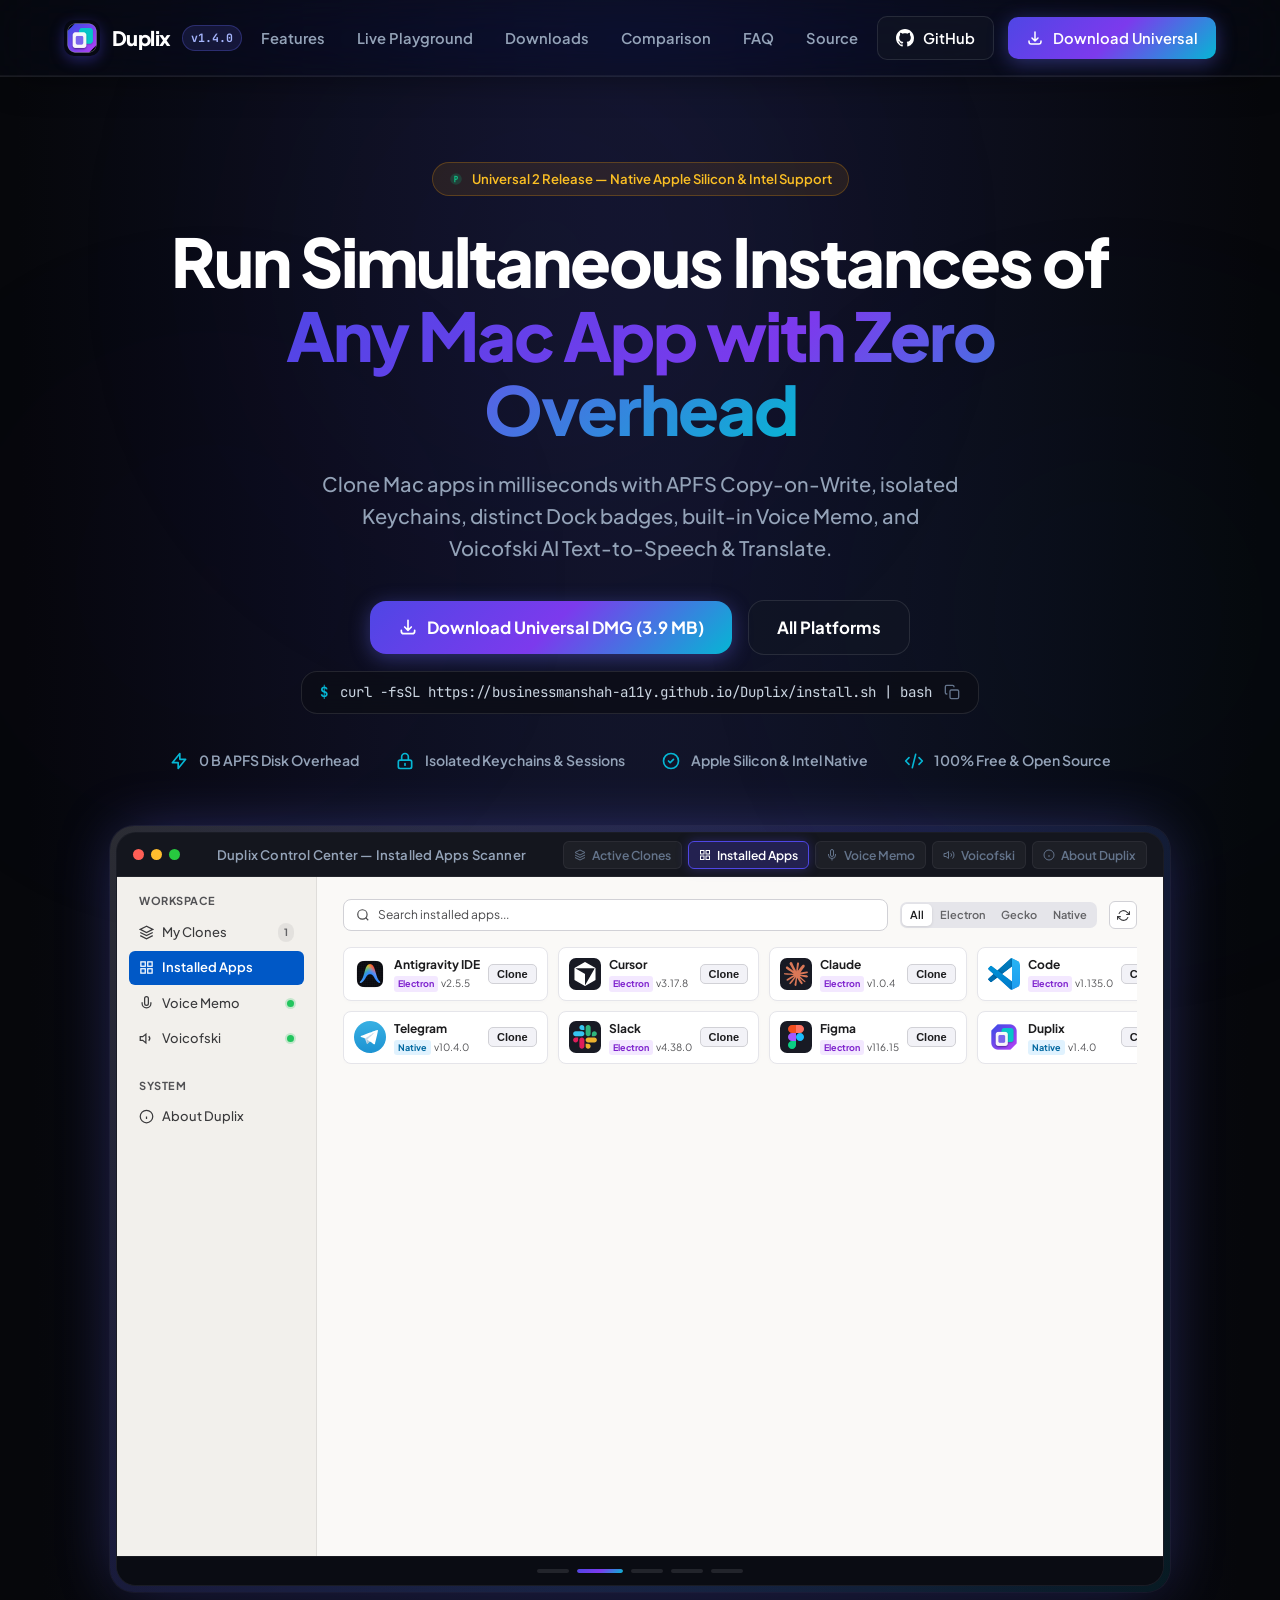
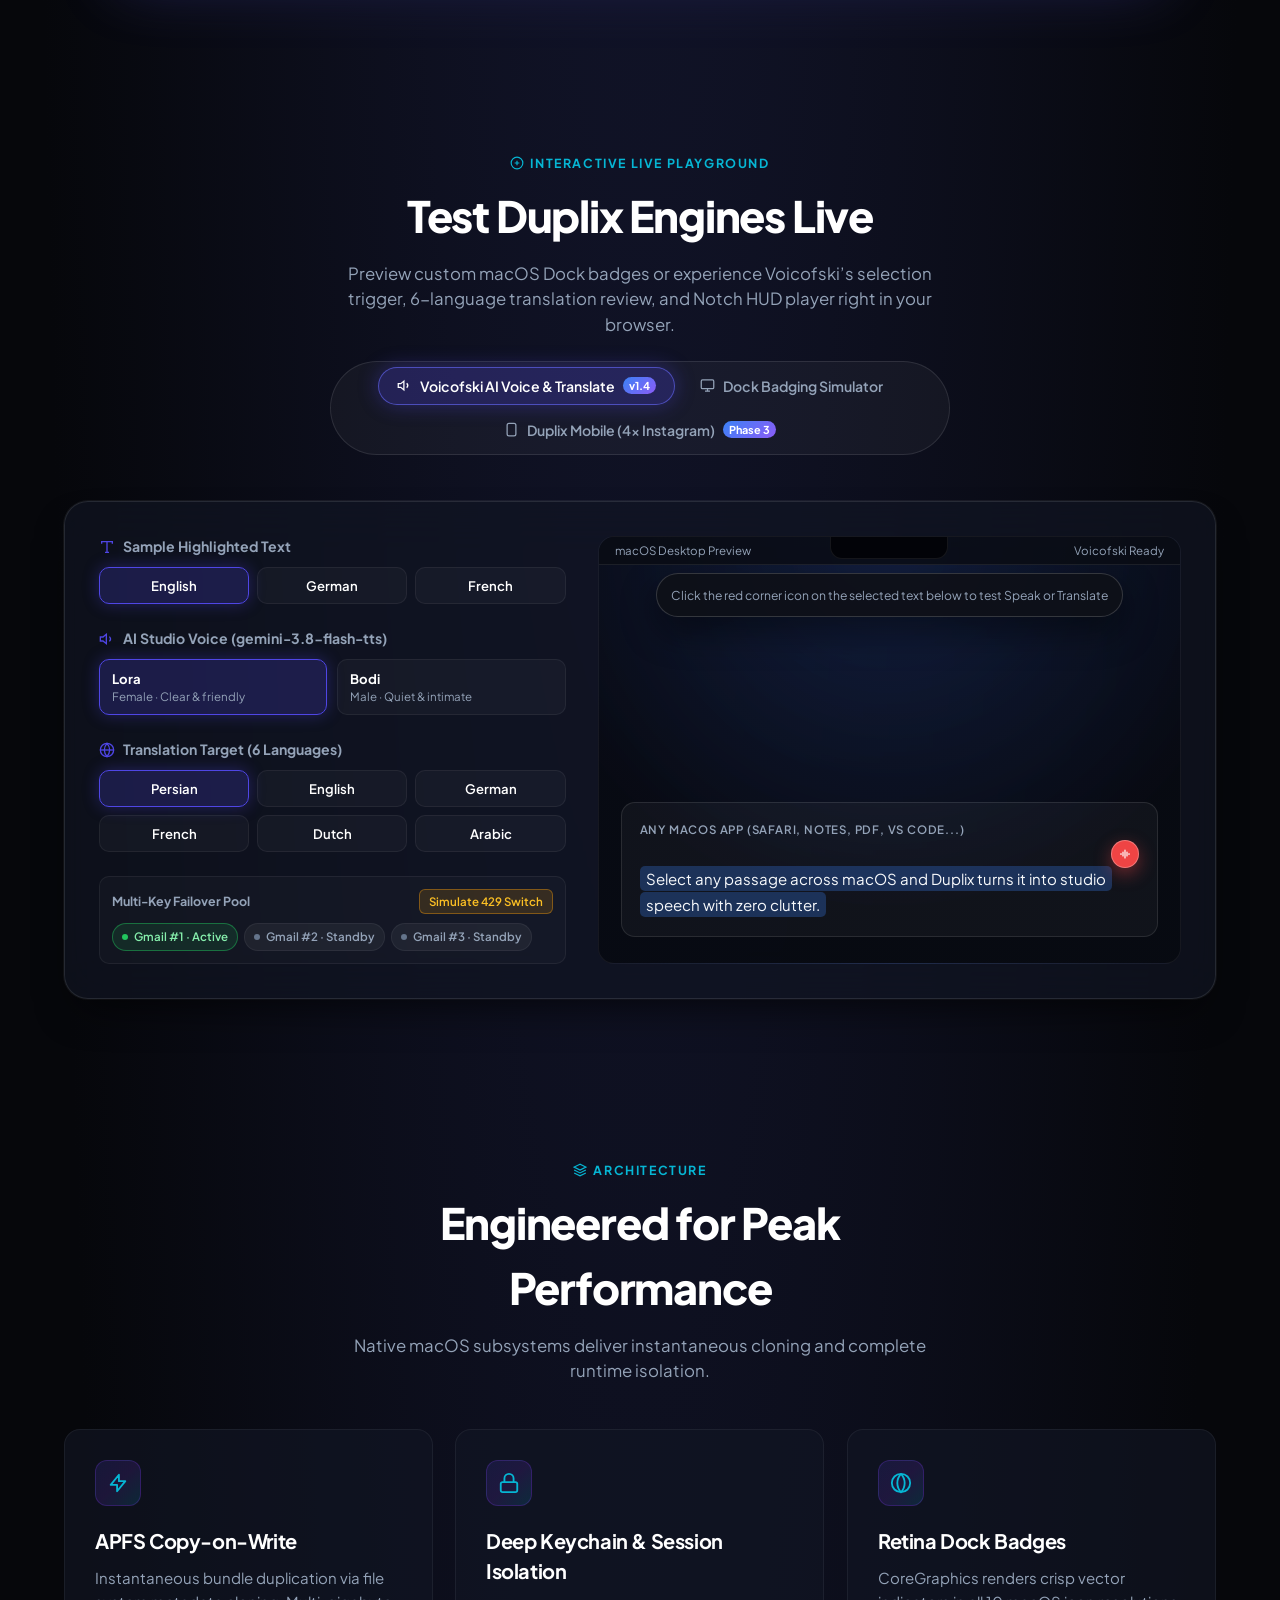
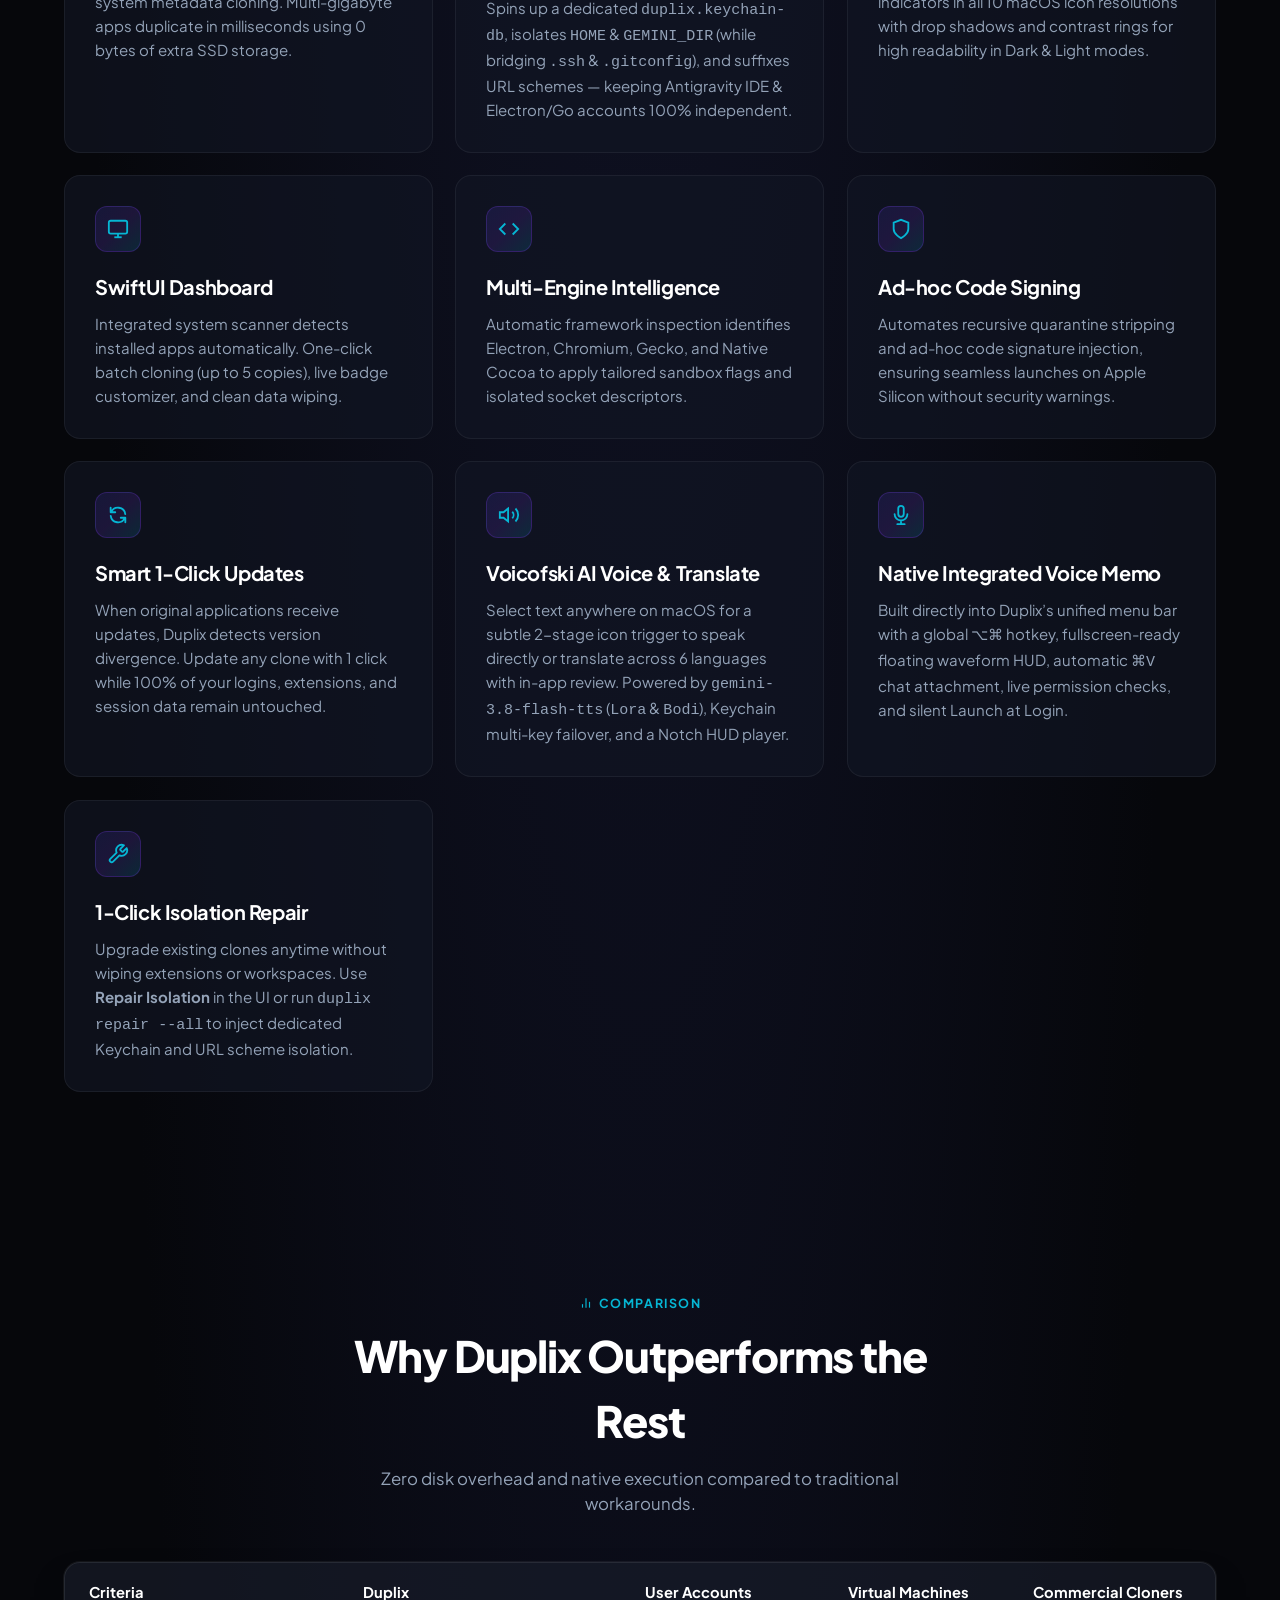
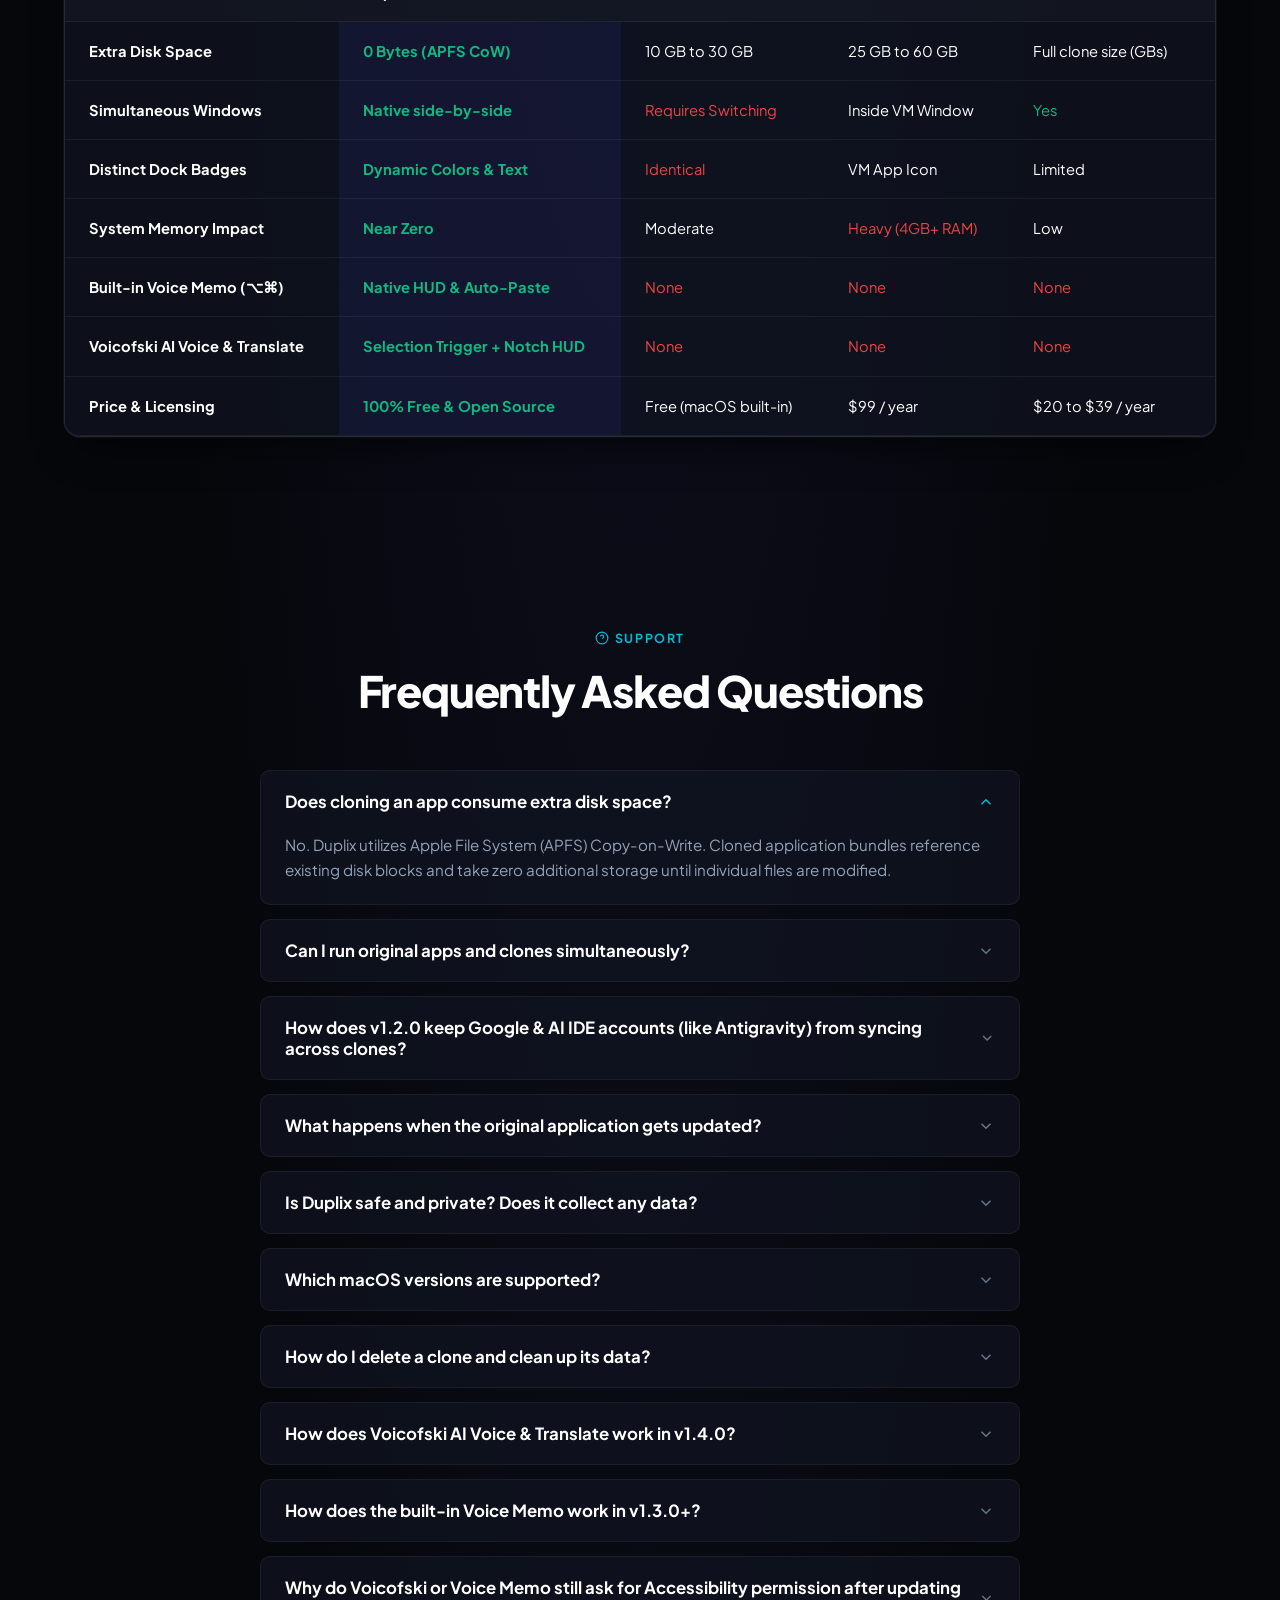
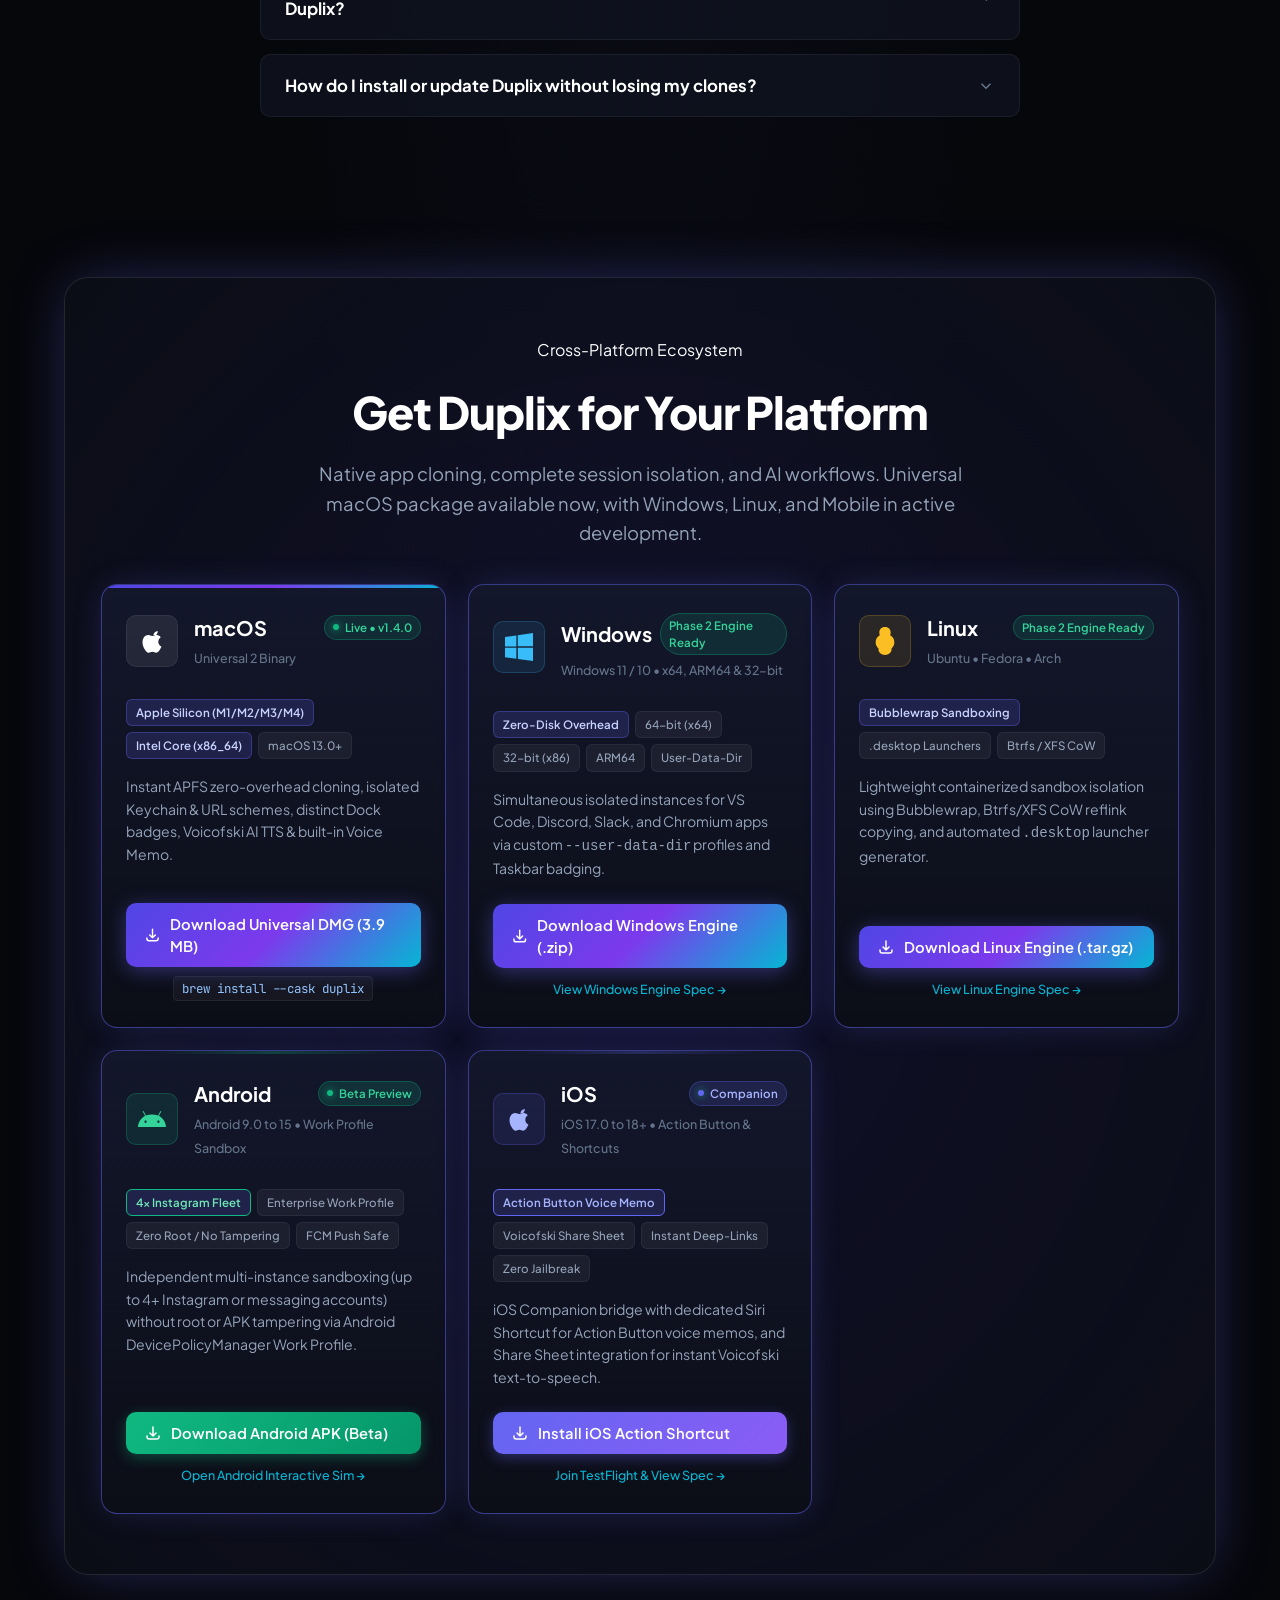
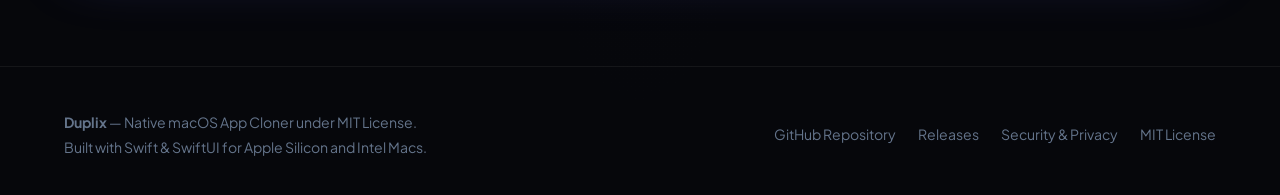
==== commit d082f716: "fix(website): separate android and ios downloads, add real packages & fix mobile responsive simulato" ====
--- a/website/index.html
+++ b/website/index.html
@@ -1902,7 +1902,7 @@
         </div>
 
         <!-- Windows Card (Phase 2 Ready) -->
-        <div class="os-card os-card-upcoming">
+        <div class="os-card os-card-active">
           <div class="os-card-header">
             <div class="os-icon-wrap os-win-icon">
               <svg width="28" height="28" viewBox="0 0 24 24" fill="currentColor">
@@ -1912,7 +1912,7 @@
             <div class="os-header-text">
               <div class="os-name-row">
                 <h3 class="os-name">Windows</h3>
-                <span class="os-status-badge status-dev">Phase 2 Engine Ready</span>
+                <span class="os-status-badge status-live">Phase 2 Engine Ready</span>
               </div>
               <span class="os-arch-label">Windows 11 / 10 • x64, ARM64 &amp; 32-bit</span>
             </div>
@@ -1924,7 +1924,6 @@
             <span class="os-chip">32-bit (x86)</span>
             <span class="os-chip">ARM64</span>
             <span class="os-chip">User-Data-Dir</span>
-            <span class="os-chip">Start Menu Shortcuts</span>
           </div>
 
           <p class="os-desc">
@@ -1932,20 +1931,20 @@
           </p>
 
           <div class="os-actions">
-            <a href="https://github.com/businessmanshah-a11y/Duplix/blob/main/docs/CROSS_PLATFORM_SPEC.md" target="_blank" class="btn btn-ghost btn-block">
-              <svg width="16" height="16" fill="none" stroke="currentColor" stroke-width="2" viewBox="0 0 24 24">
-                <path stroke-linecap="round" stroke-linejoin="round" d="M9 12h6m-6 4h6m2 5H7a2 2 0 01-2-2V5a2 2 0 012-2h5.586a1 1 0 01.707.293l5.414 5.414a1 1 0 01.293.707V19a2 2 0 01-2 2z"/>
+            <a href="downloads/Duplix-Windows-Engine.zip" download="Duplix-Windows-Engine.zip" class="btn btn-primary btn-block">
+              <svg width="18" height="18" fill="none" stroke="currentColor" stroke-width="2" viewBox="0 0 24 24">
+                <path stroke-linecap="round" stroke-linejoin="round" d="M4 16v1a3 3 0 003 3h10a3 3 0 003-3v-1m-4-4l-4 4m0 0l-4-4m4 4V4"/>
               </svg>
-              View Windows Engine Spec
+              Download Windows Engine (.zip)
             </a>
             <div class="os-sub-actions">
-              <a href="https://github.com/businessmanshah-a11y/Duplix" target="_blank" class="os-roadmap-link">Follow on GitHub &rarr;</a>
+              <a href="https://github.com/businessmanshah-a11y/Duplix/blob/main/docs/CROSS_PLATFORM_SPEC.md" target="_blank" class="os-roadmap-link">View Windows Engine Spec &rarr;</a>
             </div>
           </div>
         </div>
 
         <!-- Linux Card (Phase 2 Ready) -->
-        <div class="os-card os-card-upcoming">
+        <div class="os-card os-card-active">
           <div class="os-card-header">
             <div class="os-icon-wrap os-linux-icon">
               <svg width="28" height="28" viewBox="0 0 24 24" fill="currentColor">
@@ -1955,7 +1954,7 @@
             <div class="os-header-text">
               <div class="os-name-row">
                 <h3 class="os-name">Linux</h3>
-                <span class="os-status-badge status-dev">Phase 2 Engine Ready</span>
+                <span class="os-status-badge status-live">Phase 2 Engine Ready</span>
               </div>
               <span class="os-arch-label">Ubuntu • Fedora • Arch</span>
             </div>
@@ -1972,60 +1971,102 @@
           </p>
 
           <div class="os-actions">
-            <a href="https://github.com/businessmanshah-a11y/Duplix/blob/main/docs/CROSS_PLATFORM_SPEC.md" target="_blank" class="btn btn-ghost btn-block">
-              <svg width="16" height="16" fill="none" stroke="currentColor" stroke-width="2" viewBox="0 0 24 24">
-                <path stroke-linecap="round" stroke-linejoin="round" d="M9 12h6m-6 4h6m2 5H7a2 2 0 01-2-2V5a2 2 0 012-2h5.586a1 1 0 01.707.293l5.414 5.414a1 1 0 01.293.707V19a2 2 0 01-2 2z"/>
+            <a href="downloads/Duplix-Linux-Engine.tar.gz" download="Duplix-Linux-Engine.tar.gz" class="btn btn-primary btn-block">
+              <svg width="18" height="18" fill="none" stroke="currentColor" stroke-width="2" viewBox="0 0 24 24">
+                <path stroke-linecap="round" stroke-linejoin="round" d="M4 16v1a3 3 0 003 3h10a3 3 0 003-3v-1m-4-4l-4 4m0 0l-4-4m4 4V4"/>
               </svg>
-              View Linux Engine Spec
+              Download Linux Engine (.tar.gz)
             </a>
             <div class="os-sub-actions">
-              <a href="https://github.com/businessmanshah-a11y/Duplix" target="_blank" class="os-roadmap-link">View Architecture Docs &rarr;</a>
-            </div>
-          </div>
-        </div>
-
-        <!-- Mobile Card (Phase 3 Interactive Prototype) -->
+              <a href="https://github.com/businessmanshah-a11y/Duplix/blob/main/docs/CROSS_PLATFORM_SPEC.md" target="_blank" class="os-roadmap-link">View Linux Engine Spec &rarr;</a>
+            </div>
+          </div>
+        </div>
+
+        <!-- Android Card (Phase 3 Beta) -->
         <div class="os-card os-card-active">
-          <div class="os-card-glow"></div>
+          <div class="os-card-glow" style="background: radial-gradient(circle, rgba(16, 185, 129, 0.25) 0%, transparent 70%);"></div>
           <div class="os-card-header">
-            <div class="os-icon-wrap os-mobile-icon">
-              <svg width="28" height="28" viewBox="0 0 24 24" fill="none" stroke="currentColor" stroke-width="2">
-                <rect x="5" y="2" width="14" height="20" rx="3" ry="3"></rect>
-                <line x1="12" y1="18" x2="12.01" y2="18"></line>
+            <div class="os-icon-wrap os-android-icon">
+              <svg width="28" height="28" viewBox="0 0 24 24" fill="currentColor">
+                <path d="M17.523 15.3414c-.5511 0-.9993-.4486-.9993-1.0003 0-.5511.4482-1.0002.9993-1.0002.5516 0 .9997.4491.9997 1.0002 0 .5517-.4481 1.0003-.9997 1.0003m-11.046 0c-.5511 0-.9993-.4486-.9993-1.0003 0-.5511.4482-1.0002.9993-1.0002.5516 0 .9997.4491.9997 1.0002 0 .5517-.4481 1.0003-.9997 1.0003m11.4045-6.02l1.9973-3.4592a.416.416 0 00-.1521-.5676.416.416 0 00-.5676.1521l-2.0223 3.503C15.5902 8.4116 13.8533 8.082 12 8.082s-3.5902.3296-5.1368.8677L4.8409 5.4467a.4161.4161 0 00-.5677-.1521.4157.4157 0 00-.1521.5676l1.9973 3.4592C2.6889 11.1867.3432 14.6589 0 18.761h24c-.3432-4.1021-2.6889-7.5743-6.1185-9.4396"/>
               </svg>
             </div>
             <div class="os-header-text">
               <div class="os-name-row">
-                <h3 class="os-name">Mobile</h3>
-                <span class="os-status-badge status-live">
-                  <span class="status-pulse-dot"></span> Phase 3 Live Prototype
+                <h3 class="os-name">Android</h3>
+                <span class="os-status-badge status-live" style="background: rgba(16, 185, 129, 0.16); color: #34d399; border-color: rgba(16, 185, 129, 0.3);">
+                  <span class="status-pulse-dot" style="background:#10b981;"></span> Beta Preview
                 </span>
               </div>
-              <span class="os-arch-label">Android (Work Profile) &amp; iOS (Action Button)</span>
+              <span class="os-arch-label">Android 9.0 to 15 • Work Profile Sandbox</span>
             </div>
           </div>
 
           <div class="os-chip-group">
-            <span class="os-chip os-chip-highlight">4x Instagram Clones</span>
-            <span class="os-chip">Zero-Battery Freeze</span>
-            <span class="os-chip">Voicofski Mini-HUD</span>
-            <span class="os-chip">Voice Memo Haptic</span>
+            <span class="os-chip os-chip-highlight" style="border-color: #10b981; color: #6ee7b7;">4x Instagram Fleet</span>
+            <span class="os-chip">Enterprise Work Profile</span>
+            <span class="os-chip">Zero Root / No Tampering</span>
+            <span class="os-chip">FCM Push Safe</span>
           </div>
 
           <p class="os-desc">
-            Independent multi-instance sandboxing (up to 4+ Instagram or messaging accounts) without root or APK tampering; seamless Voicofski selection and Action Button Voice Memo.
+            Independent multi-instance sandboxing (up to 4+ Instagram or messaging accounts) without root or APK tampering via Android DevicePolicyManager Work Profile.
           </p>
 
           <div class="os-actions">
-            <a href="#simulator" class="btn btn-primary btn-block" id="jump-to-mobile-sim">
-              <svg width="16" height="16" fill="none" stroke="currentColor" stroke-width="2" viewBox="0 0 24 24">
-                <rect x="5" y="2" width="14" height="20" rx="3" ry="3"></rect>
-                <line x1="12" y1="18" x2="12.01" y2="18"></line>
+            <a href="downloads/Duplix-Android-WorkProfile.apk" download="Duplix-Android-WorkProfile.apk" class="btn btn-primary btn-block btn-android">
+              <svg width="18" height="18" fill="none" stroke="currentColor" stroke-width="2" viewBox="0 0 24 24">
+                <path stroke-linecap="round" stroke-linejoin="round" d="M4 16v1a3 3 0 003 3h10a3 3 0 003-3v-1m-4-4l-4 4m0 0l-4-4m4 4V4"/>
               </svg>
-              Try Interactive Mobile Simulator
+              Download Android APK (Beta)
             </a>
             <div class="os-sub-actions">
-              <a href="https://github.com/businessmanshah-a11y/Duplix/blob/main/docs/MOBILE_UIUX_AND_DESIGN_SPEC.md" target="_blank" class="os-roadmap-link">View Mobile UI/UX Spec &rarr;</a>
+              <a href="#simulator" class="os-roadmap-link" id="jump-to-android-sim">Open Android Interactive Sim &rarr;</a>
+            </div>
+          </div>
+        </div>
+
+        <!-- iOS Card (Phase 3 Companion) -->
+        <div class="os-card os-card-active">
+          <div class="os-card-glow" style="background: radial-gradient(circle, rgba(99, 102, 241, 0.25) 0%, transparent 70%);"></div>
+          <div class="os-card-header">
+            <div class="os-icon-wrap os-ios-icon">
+              <svg width="28" height="28" viewBox="0 0 24 24" fill="currentColor">
+                <path d="M18.71 19.5c-.83 1.24-1.71 2.45-3.05 2.47-1.34.03-1.77-.79-3.29-.79-1.53 0-2 .77-3.27.82-1.31.05-2.3-1.32-3.14-2.53C4.25 17 2.94 12.45 4.7 9.39c.87-1.52 2.43-2.48 4.12-2.51 1.28-.02 2.5.87 3.29.87.78 0 2.26-1.07 3.81-.91.65.03 2.47.26 3.64 1.98-.09.06-2.17 1.28-2.15 3.81.03 3.02 2.65 4.03 2.68 4.04-.03.07-.42 1.44-1.38 2.83M15.97 6.37c.63-.77 1.06-1.85.94-2.93-.91.04-2.02.61-2.67 1.37-.58.67-1.1 1.76-.96 2.81 1.02.08 2.06-.48 2.69-1.25z"/>
+              </svg>
+            </div>
+            <div class="os-header-text">
+              <div class="os-name-row">
+                <h3 class="os-name">iOS</h3>
+                <span class="os-status-badge status-live" style="background: rgba(99, 102, 241, 0.16); color: #a5b4fc; border-color: rgba(99, 102, 241, 0.3);">
+                  <span class="status-pulse-dot" style="background:#6366f1;"></span> Companion
+                </span>
+              </div>
+              <span class="os-arch-label">iOS 17.0 to 18+ • Action Button &amp; Shortcuts</span>
+            </div>
+          </div>
+
+          <div class="os-chip-group">
+            <span class="os-chip os-chip-highlight" style="border-color: #6366f1; color: #a5b4fc;">Action Button Voice Memo</span>
+            <span class="os-chip">Voicofski Share Sheet</span>
+            <span class="os-chip">Instant Deep-Links</span>
+            <span class="os-chip">Zero Jailbreak</span>
+          </div>
+
+          <p class="os-desc">
+            iOS Companion bridge with dedicated Siri Shortcut for Action Button voice memos, and Share Sheet integration for instant Voicofski text-to-speech.
+          </p>
+
+          <div class="os-actions">
+            <a href="downloads/Duplix-Voice-Companion.shortcut" download="Duplix-Voice-Companion.shortcut" class="btn btn-primary btn-block btn-ios">
+              <svg width="18" height="18" fill="none" stroke="currentColor" stroke-width="2" viewBox="0 0 24 24">
+                <path stroke-linecap="round" stroke-linejoin="round" d="M4 16v1a3 3 0 003 3h10a3 3 0 003-3v-1m-4-4l-4 4m0 0l-4-4m4 4V4"/>
+              </svg>
+              Install iOS Action Shortcut
+            </a>
+            <div class="os-sub-actions">
+              <a href="https://github.com/businessmanshah-a11y/Duplix/blob/main/docs/MOBILE_UIUX_AND_DESIGN_SPEC.md" target="_blank" class="os-roadmap-link">Join TestFlight &amp; View Spec &rarr;</a>
             </div>
           </div>
         </div>
--- a/website/styles.css
+++ b/website/styles.css
@@ -1972,6 +1972,42 @@
   color: #c084fc;
   background: rgba(192, 132, 252, 0.1);
   border-color: rgba(192, 132, 252, 0.2);
+}
+
+.os-android-icon {
+  color: #34d399;
+  background: rgba(16, 185, 129, 0.12);
+  border-color: rgba(16, 185, 129, 0.25);
+}
+
+.os-ios-icon {
+  color: #a5b4fc;
+  background: rgba(99, 102, 241, 0.12);
+  border-color: rgba(99, 102, 241, 0.25);
+}
+
+.btn-android {
+  background: linear-gradient(135deg, #10b981 0%, #059669 100%) !important;
+  color: #ffffff !important;
+  box-shadow: 0 4px 14px rgba(16, 185, 129, 0.35) !important;
+}
+
+.btn-android:hover {
+  background: linear-gradient(135deg, #34d399 0%, #10b981 100%) !important;
+  box-shadow: 0 6px 20px rgba(16, 185, 129, 0.45) !important;
+  transform: translateY(-2px);
+}
+
+.btn-ios {
+  background: linear-gradient(135deg, #6366f1 0%, #8b5cf6 100%) !important;
+  color: #ffffff !important;
+  box-shadow: 0 4px 14px rgba(99, 102, 241, 0.35) !important;
+}
+
+.btn-ios:hover {
+  background: linear-gradient(135deg, #818cf8 0%, #a855f7 100%) !important;
+  box-shadow: 0 6px 20px rgba(99, 102, 241, 0.45) !important;
+  transform: translateY(-2px);
 }
 
 .os-header-text {
@@ -3127,21 +3163,26 @@
   display: flex;
   align-items: center;
   justify-content: center;
-  min-height: 580px;
-  padding: 20px;
+  min-height: 560px;
+  padding: 16px;
+  width: 100%;
+  box-sizing: border-box;
 }
 
 .mobile-phone-frame {
-  width: 320px;
-  height: 590px;
+  width: 100%;
+  max-width: 320px;
+  height: 580px;
   background: #06070b;
-  border: 10px solid #1a1e30;
-  border-radius: 42px;
+  border: 9px solid #1a1e30;
+  border-radius: 40px;
   box-shadow: 0 25px 60px rgba(0, 0, 0, 0.8), 0 0 40px rgba(124, 58, 237, 0.25);
   overflow: hidden;
   position: relative;
   display: flex;
   flex-direction: column;
+  margin: 0 auto;
+  box-sizing: border-box;
 }
 
 .mobile-phone-notch {
@@ -3488,3 +3529,57 @@
   color: #94a3b8;
   line-height: 1.5;
 }
+
+/* Mobile & Touch Responsiveness Fixes */
+@media (max-width: 768px) {
+  .playground-switcher {
+    width: 100%;
+    display: flex;
+    flex-direction: column;
+    gap: 6px;
+    border-radius: 16px;
+    padding: 6px;
+  }
+  .pg-switch-btn {
+    width: 100%;
+    justify-content: center;
+    padding: 10px 14px;
+    font-size: 0.86rem;
+  }
+  .mobile-phone-stage {
+    padding: 12px 0;
+    min-height: auto;
+  }
+  .mobile-phone-frame {
+    max-width: 295px;
+    height: 520px;
+    border-width: 7px;
+    border-radius: 32px;
+  }
+  .phone-subview {
+    padding: 10px 12px;
+  }
+  .mobile-clone-item {
+    padding: 7px 9px;
+    gap: 8px;
+  }
+  .mob-clone-icon-wrap {
+    width: 32px;
+    height: 32px;
+  }
+  .mob-app-img {
+    width: 19px;
+    height: 19px;
+  }
+  .mob-clone-title {
+    font-size: 10.5px;
+  }
+  .mob-clone-sub {
+    font-size: 8px;
+  }
+  .mob-freeze-toggle {
+    padding: 3px 6px;
+    font-size: 8.5px;
+  }
+}
+
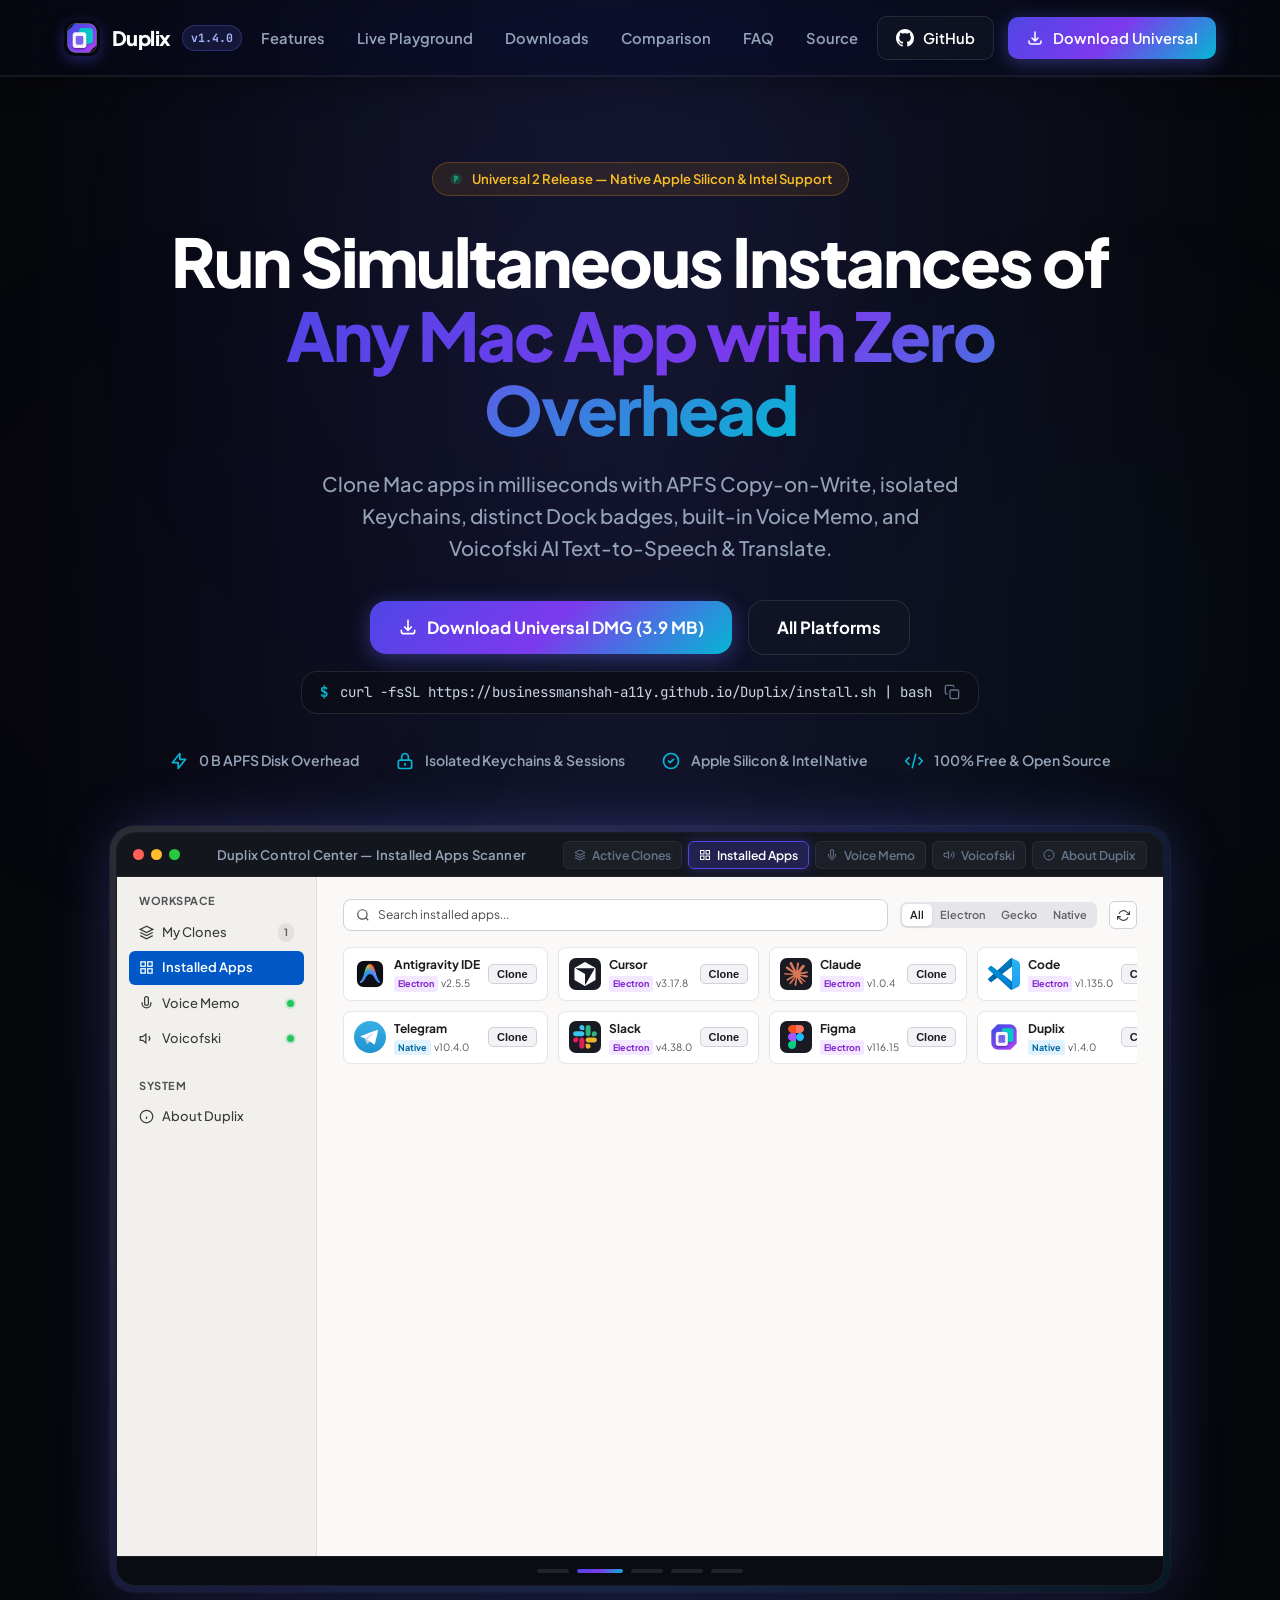
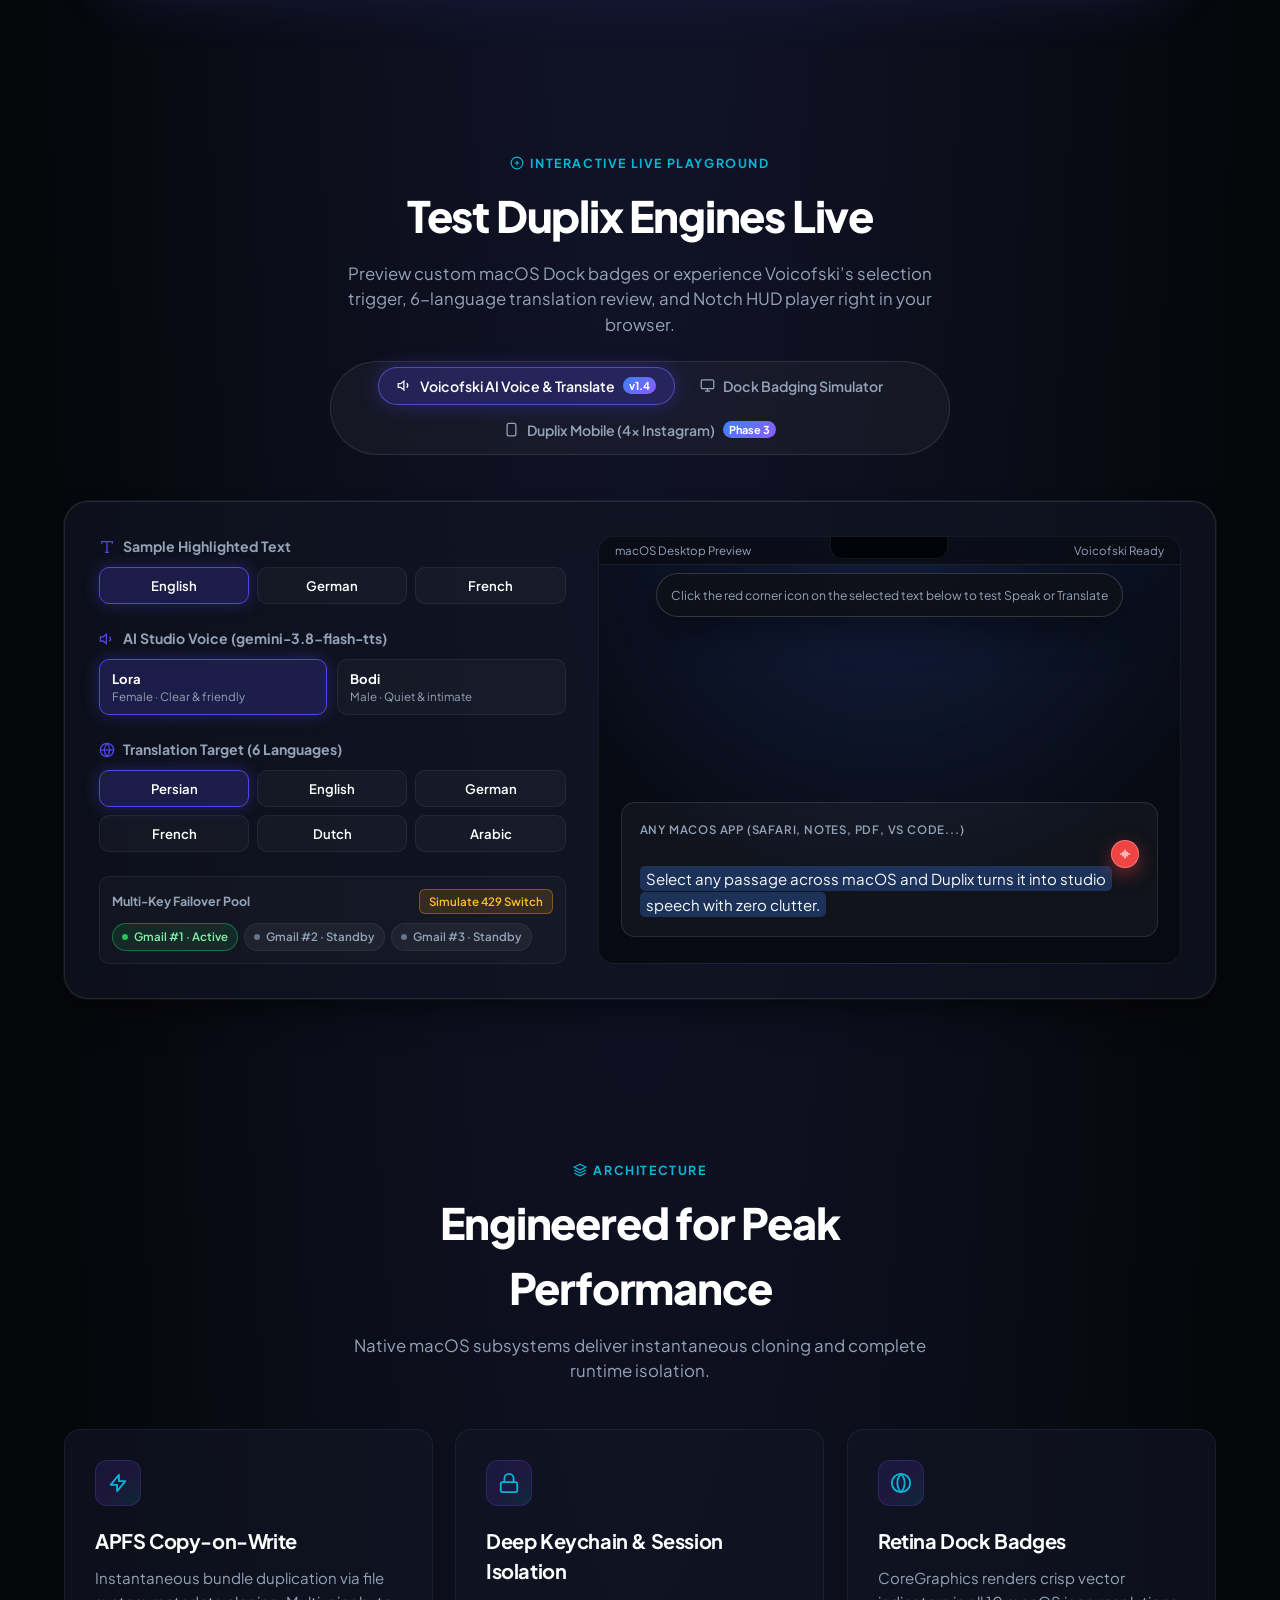
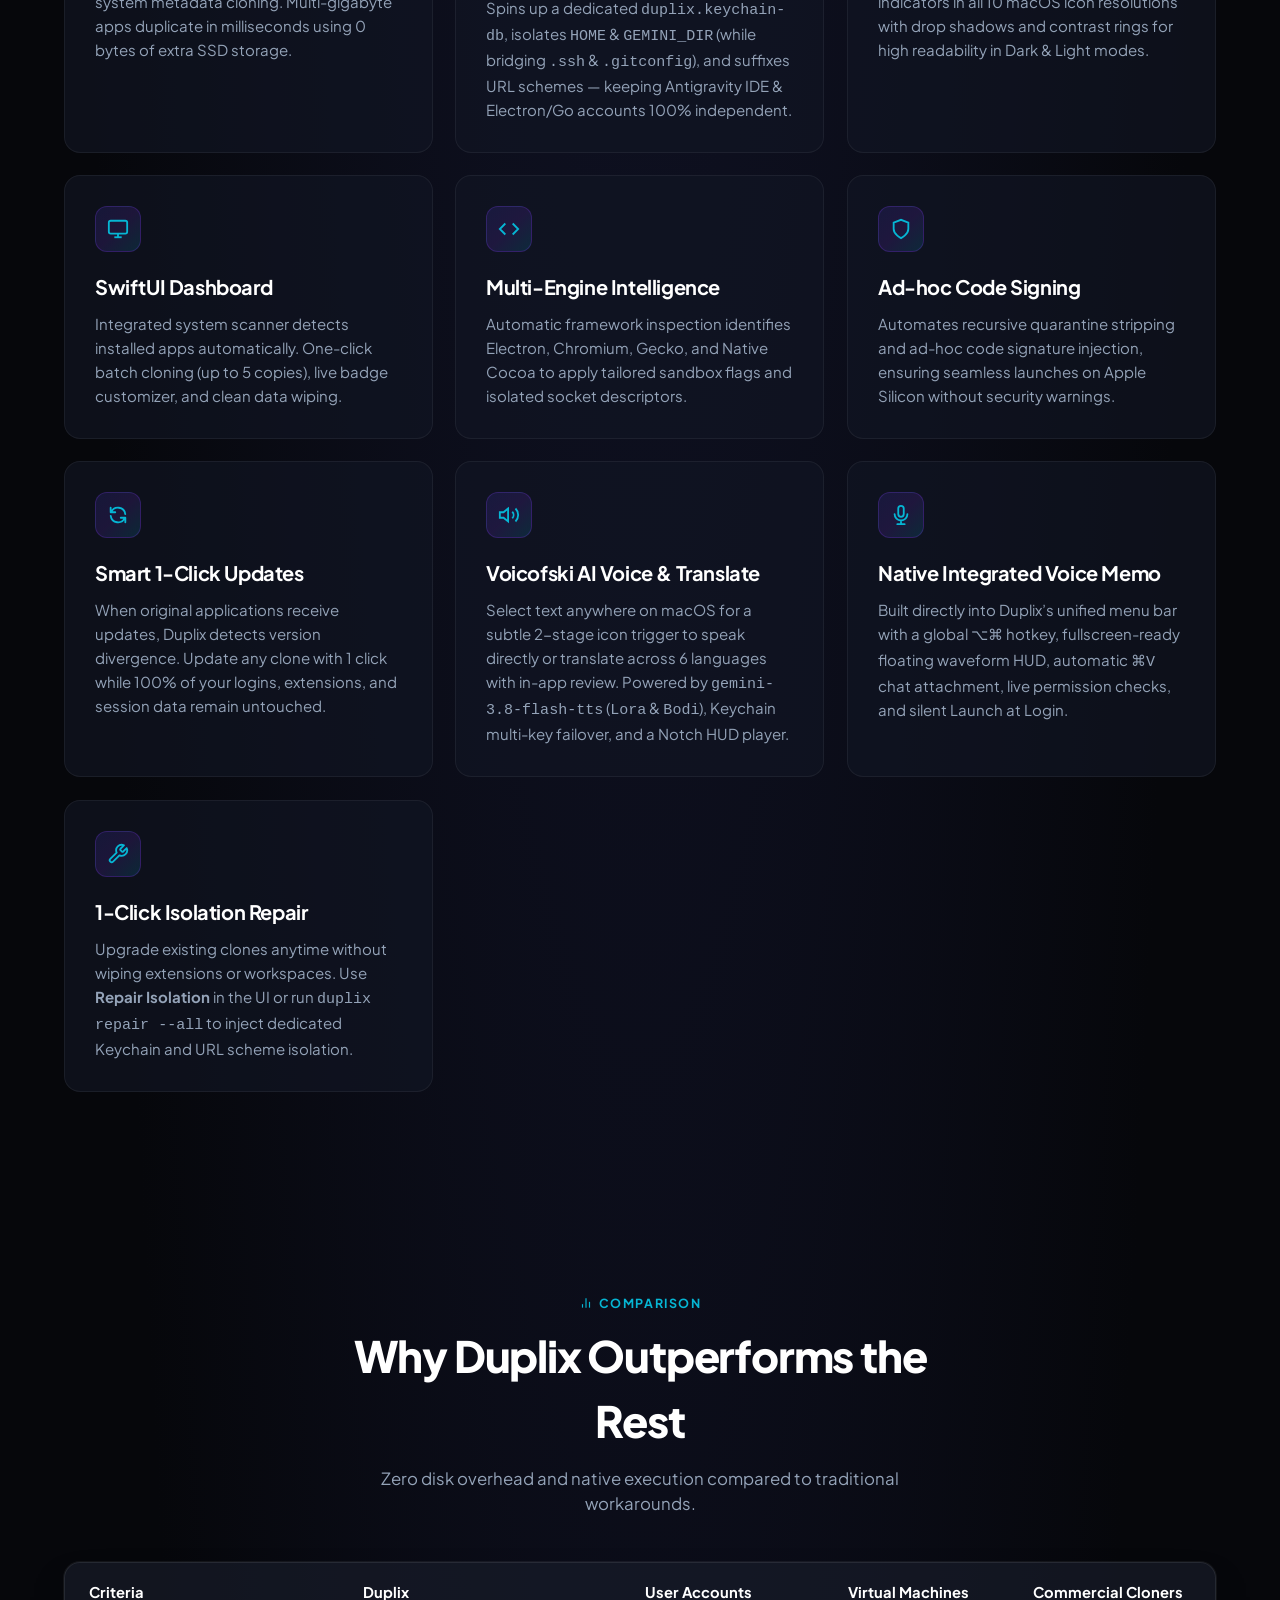
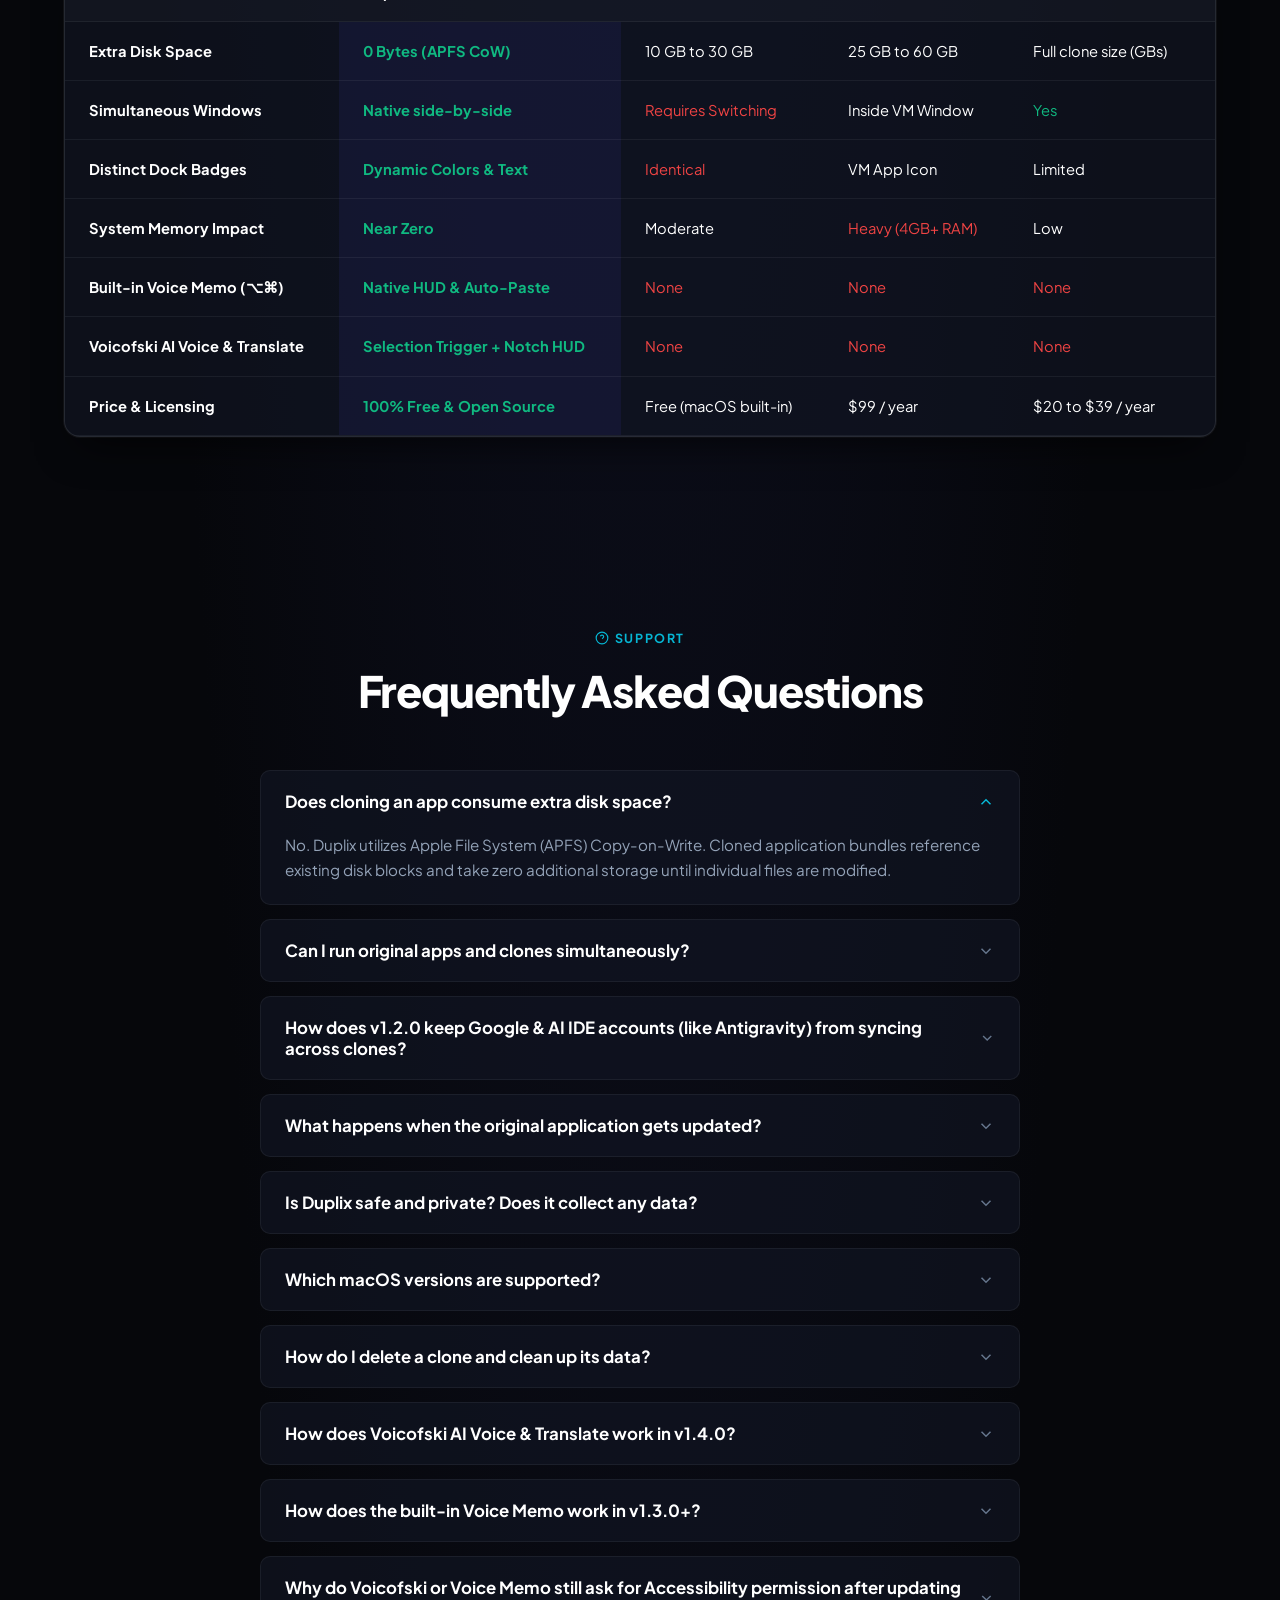
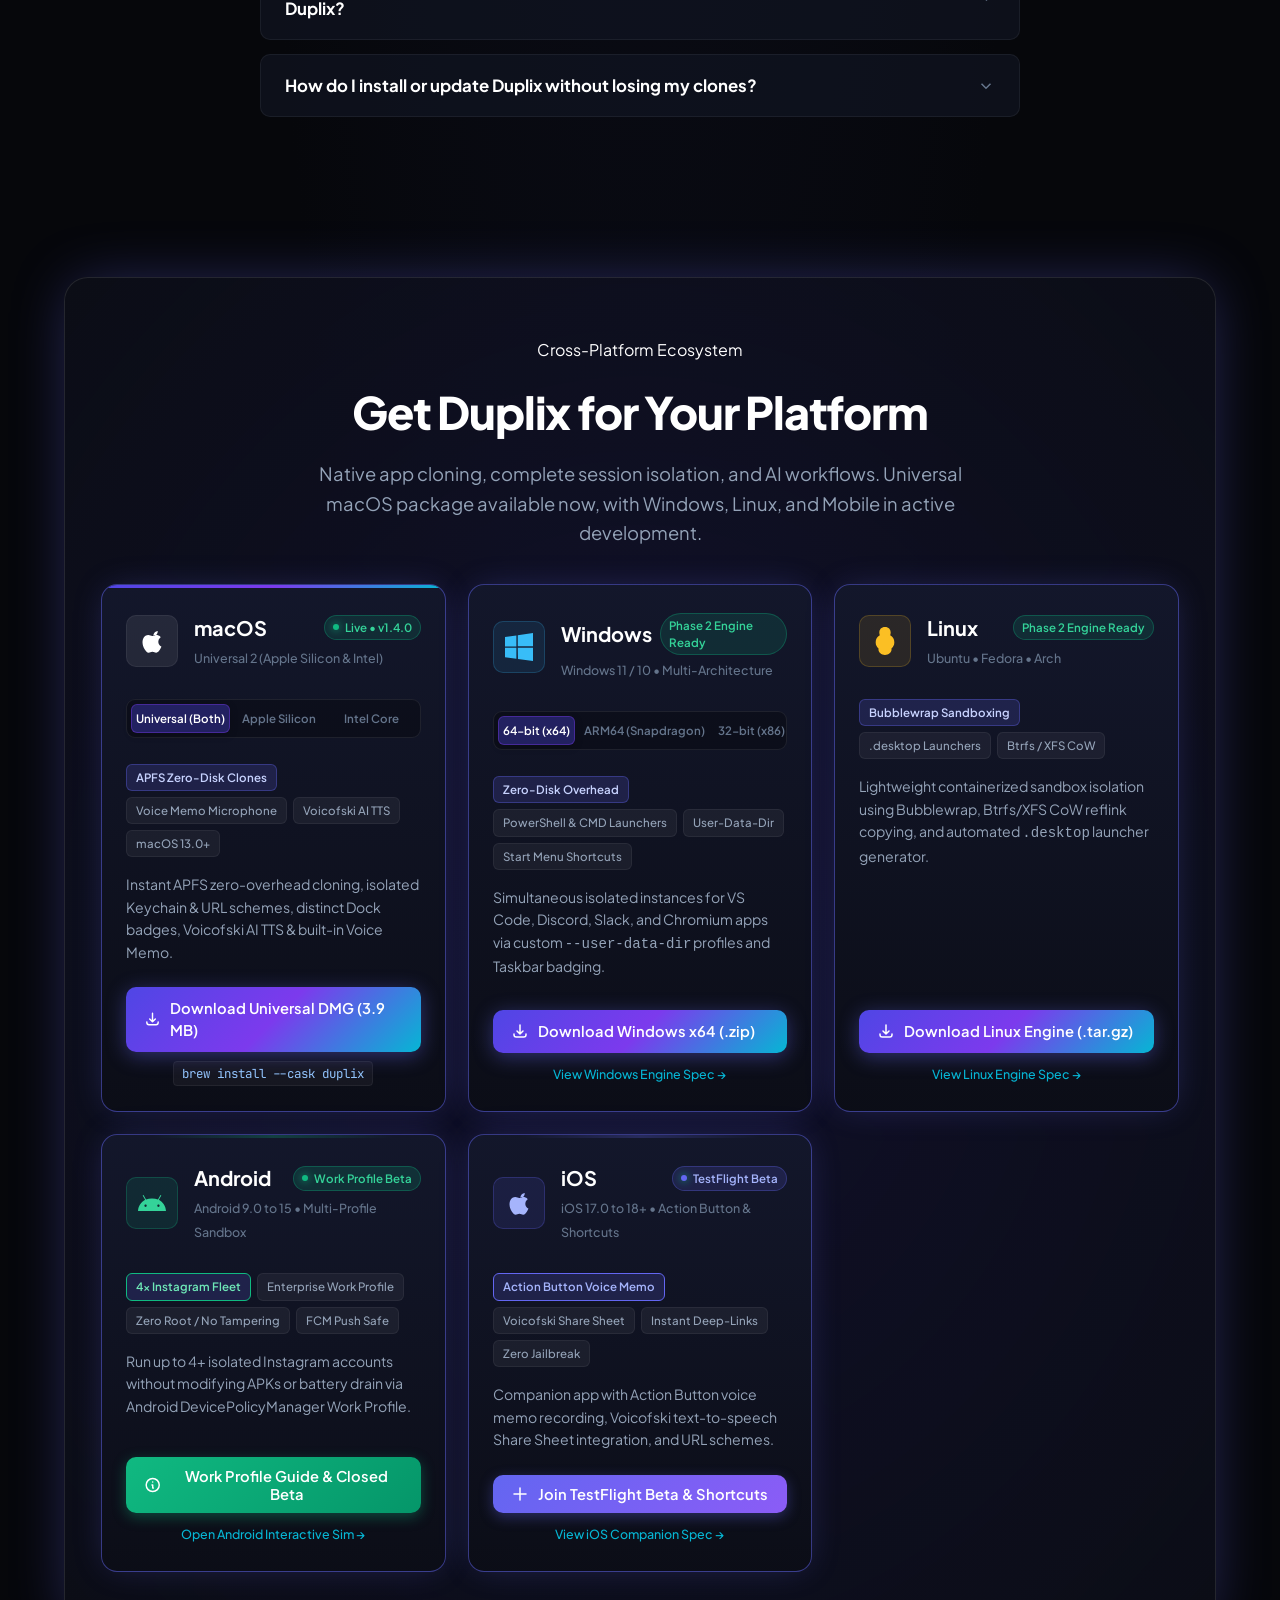
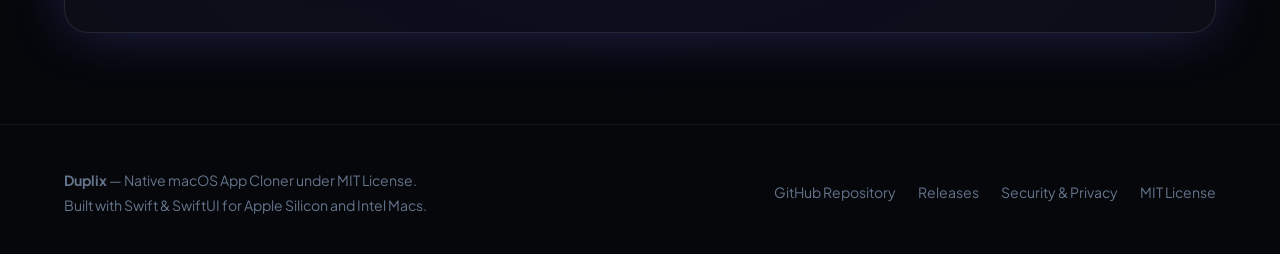
==== commit 56147bb7: "fix(downloads): add explicit architecture selectors for mac (universal/apple-silicon/intel) and wind" ====
--- a/website/index.html
+++ b/website/index.html
@@ -1874,26 +1874,34 @@
                   <span class="status-pulse-dot"></span> Live • v1.4.0
                 </span>
               </div>
-              <span class="os-arch-label">Universal 2 Binary</span>
-            </div>
+              <span class="os-arch-label">Universal 2 (Apple Silicon &amp; Intel)</span>
+            </div>
+          </div>
+
+          <!-- Mac Architecture Selector -->
+          <div class="os-arch-selector" id="mac-arch-selector">
+            <button class="arch-btn active" data-arch="universal" data-file="downloads/Duplix.dmg?v=1.4.0" data-label="Download Universal DMG (3.9 MB)" data-sub="Universal 2: Runs natively on Apple Silicon &amp; Intel">Universal (Both)</button>
+            <button class="arch-btn" data-arch="arm64" data-file="downloads/Duplix-AppleSilicon.dmg" data-label="Download Apple Silicon DMG (2.5 MB)" data-sub="Optimized for Apple M1, M2, M3, M4">Apple Silicon</button>
+            <button class="arch-btn" data-arch="x86_64" data-file="downloads/Duplix-Intel.dmg" data-label="Download Intel DMG (2.6 MB)" data-sub="Optimized for Intel Core (x86_64)">Intel Core</button>
           </div>
 
           <div class="os-chip-group">
-            <span class="os-chip os-chip-highlight">Apple Silicon (M1/M2/M3/M4)</span>
-            <span class="os-chip os-chip-highlight">Intel Core (x86_64)</span>
+            <span class="os-chip os-chip-highlight">APFS Zero-Disk Clones</span>
+            <span class="os-chip">Voice Memo Microphone</span>
+            <span class="os-chip">Voicofski AI TTS</span>
             <span class="os-chip">macOS 13.0+</span>
           </div>
 
-          <p class="os-desc">
+          <p class="os-desc" id="mac-desc-text">
             Instant APFS zero-overhead cloning, isolated Keychain &amp; URL schemes, distinct Dock badges, Voicofski AI TTS &amp; built-in Voice Memo.
           </p>
 
           <div class="os-actions">
-            <a href="downloads/Duplix.dmg?v=1.4.0" download="Duplix.dmg" class="btn btn-primary btn-block">
+            <a href="downloads/Duplix.dmg?v=1.4.0" download="Duplix.dmg" class="btn btn-primary btn-block" id="mac-download-btn">
               <svg width="18" height="18" fill="none" stroke="currentColor" stroke-width="2" viewBox="0 0 24 24">
                 <path stroke-linecap="round" stroke-linejoin="round" d="M4 16v1a3 3 0 003 3h10a3 3 0 003-3v-1m-4-4l-4 4m0 0l-4-4m4 4V4"/>
               </svg>
-              Download Universal DMG (3.9 MB)
+              <span id="mac-btn-text">Download Universal DMG (3.9 MB)</span>
             </a>
             <div class="os-sub-actions">
               <span class="os-cask-code"><code>brew install --cask duplix</code></span>
@@ -1914,16 +1922,22 @@
                 <h3 class="os-name">Windows</h3>
                 <span class="os-status-badge status-live">Phase 2 Engine Ready</span>
               </div>
-              <span class="os-arch-label">Windows 11 / 10 • x64, ARM64 &amp; 32-bit</span>
-            </div>
+              <span class="os-arch-label">Windows 11 / 10 • Multi-Architecture</span>
+            </div>
+          </div>
+
+          <!-- Windows Architecture Selector -->
+          <div class="os-arch-selector" id="win-arch-selector">
+            <button class="arch-btn active" data-arch="x64" data-file="downloads/Duplix-Windows-x64.zip" data-label="Download Windows x64 (.zip)">64-bit (x64)</button>
+            <button class="arch-btn" data-arch="arm64" data-file="downloads/Duplix-Windows-ARM64.zip" data-label="Download Windows ARM64 (.zip)">ARM64 (Snapdragon)</button>
+            <button class="arch-btn" data-arch="x86" data-file="downloads/Duplix-Windows-x86.zip" data-label="Download Windows 32-bit (.zip)">32-bit (x86)</button>
           </div>
 
           <div class="os-chip-group">
             <span class="os-chip os-chip-highlight">Zero-Disk Overhead</span>
-            <span class="os-chip">64-bit (x64)</span>
-            <span class="os-chip">32-bit (x86)</span>
-            <span class="os-chip">ARM64</span>
+            <span class="os-chip">PowerShell &amp; CMD Launchers</span>
             <span class="os-chip">User-Data-Dir</span>
+            <span class="os-chip">Start Menu Shortcuts</span>
           </div>
 
           <p class="os-desc">
@@ -1931,11 +1945,11 @@
           </p>
 
           <div class="os-actions">
-            <a href="downloads/Duplix-Windows-Engine.zip" download="Duplix-Windows-Engine.zip" class="btn btn-primary btn-block">
+            <a href="downloads/Duplix-Windows-x64.zip" download="Duplix-Windows-x64.zip" class="btn btn-primary btn-block" id="win-download-btn">
               <svg width="18" height="18" fill="none" stroke="currentColor" stroke-width="2" viewBox="0 0 24 24">
                 <path stroke-linecap="round" stroke-linejoin="round" d="M4 16v1a3 3 0 003 3h10a3 3 0 003-3v-1m-4-4l-4 4m0 0l-4-4m4 4V4"/>
               </svg>
-              Download Windows Engine (.zip)
+              <span id="win-btn-text">Download Windows x64 (.zip)</span>
             </a>
             <div class="os-sub-actions">
               <a href="https://github.com/businessmanshah-a11y/Duplix/blob/main/docs/CROSS_PLATFORM_SPEC.md" target="_blank" class="os-roadmap-link">View Windows Engine Spec &rarr;</a>
@@ -1983,7 +1997,7 @@
           </div>
         </div>
 
-        <!-- Android Card (Phase 3 Beta) -->
+        <!-- Android Card (Phase 3 Beta Guide) -->
         <div class="os-card os-card-active">
           <div class="os-card-glow" style="background: radial-gradient(circle, rgba(16, 185, 129, 0.25) 0%, transparent 70%);"></div>
           <div class="os-card-header">
@@ -1996,10 +2010,10 @@
               <div class="os-name-row">
                 <h3 class="os-name">Android</h3>
                 <span class="os-status-badge status-live" style="background: rgba(16, 185, 129, 0.16); color: #34d399; border-color: rgba(16, 185, 129, 0.3);">
-                  <span class="status-pulse-dot" style="background:#10b981;"></span> Beta Preview
+                  <span class="status-pulse-dot" style="background:#10b981;"></span> Work Profile Beta
                 </span>
               </div>
-              <span class="os-arch-label">Android 9.0 to 15 • Work Profile Sandbox</span>
+              <span class="os-arch-label">Android 9.0 to 15 • Multi-Profile Sandbox</span>
             </div>
           </div>
 
@@ -2011,16 +2025,16 @@
           </div>
 
           <p class="os-desc">
-            Independent multi-instance sandboxing (up to 4+ Instagram or messaging accounts) without root or APK tampering via Android DevicePolicyManager Work Profile.
+            Run up to 4+ isolated Instagram accounts without modifying APKs or battery drain via Android DevicePolicyManager Work Profile.
           </p>
 
           <div class="os-actions">
-            <a href="downloads/Duplix-Android-WorkProfile.apk" download="Duplix-Android-WorkProfile.apk" class="btn btn-primary btn-block btn-android">
+            <button class="btn btn-primary btn-block btn-android" id="open-android-guide-btn" type="button">
               <svg width="18" height="18" fill="none" stroke="currentColor" stroke-width="2" viewBox="0 0 24 24">
-                <path stroke-linecap="round" stroke-linejoin="round" d="M4 16v1a3 3 0 003 3h10a3 3 0 003-3v-1m-4-4l-4 4m0 0l-4-4m4 4V4"/>
+                <path stroke-linecap="round" stroke-linejoin="round" d="M13 16h-1v-4h-1m1-4h.01M21 12a9 9 0 11-18 0 9 9 0 0118 0z"/>
               </svg>
-              Download Android APK (Beta)
-            </a>
+              Work Profile Guide &amp; Closed Beta
+            </button>
             <div class="os-sub-actions">
               <a href="#simulator" class="os-roadmap-link" id="jump-to-android-sim">Open Android Interactive Sim &rarr;</a>
             </div>
@@ -2040,7 +2054,7 @@
               <div class="os-name-row">
                 <h3 class="os-name">iOS</h3>
                 <span class="os-status-badge status-live" style="background: rgba(99, 102, 241, 0.16); color: #a5b4fc; border-color: rgba(99, 102, 241, 0.3);">
-                  <span class="status-pulse-dot" style="background:#6366f1;"></span> Companion
+                  <span class="status-pulse-dot" style="background:#6366f1;"></span> TestFlight Beta
                 </span>
               </div>
               <span class="os-arch-label">iOS 17.0 to 18+ • Action Button &amp; Shortcuts</span>
@@ -2055,18 +2069,18 @@
           </div>
 
           <p class="os-desc">
-            iOS Companion bridge with dedicated Siri Shortcut for Action Button voice memos, and Share Sheet integration for instant Voicofski text-to-speech.
+            Companion app with Action Button voice memo recording, Voicofski text-to-speech Share Sheet integration, and URL schemes.
           </p>
 
           <div class="os-actions">
-            <a href="downloads/Duplix-Voice-Companion.shortcut" download="Duplix-Voice-Companion.shortcut" class="btn btn-primary btn-block btn-ios">
+            <button class="btn btn-primary btn-block btn-ios" id="open-ios-modal-btn" type="button">
               <svg width="18" height="18" fill="none" stroke="currentColor" stroke-width="2" viewBox="0 0 24 24">
-                <path stroke-linecap="round" stroke-linejoin="round" d="M4 16v1a3 3 0 003 3h10a3 3 0 003-3v-1m-4-4l-4 4m0 0l-4-4m4 4V4"/>
+                <path stroke-linecap="round" stroke-linejoin="round" d="M12 4v16m8-8H4"/>
               </svg>
-              Install iOS Action Shortcut
-            </a>
+              Join TestFlight Beta &amp; Shortcuts
+            </button>
             <div class="os-sub-actions">
-              <a href="https://github.com/businessmanshah-a11y/Duplix/blob/main/docs/MOBILE_UIUX_AND_DESIGN_SPEC.md" target="_blank" class="os-roadmap-link">Join TestFlight &amp; View Spec &rarr;</a>
+              <a href="https://github.com/businessmanshah-a11y/Duplix/blob/main/docs/MOBILE_UIUX_AND_DESIGN_SPEC.md" target="_blank" class="os-roadmap-link">View iOS Companion Spec &rarr;</a>
             </div>
           </div>
         </div>
@@ -2090,6 +2104,97 @@
       </div>
     </div>
   </footer>
+
+  <!-- Android Guide Modal -->
+  <div class="duplix-modal-backdrop" id="android-guide-modal" style="display:none;" aria-hidden="true">
+    <div class="duplix-modal-card">
+      <div class="duplix-modal-header">
+        <div class="modal-title-wrap">
+          <span class="modal-icon-badge" style="background:rgba(16,185,129,0.15); color:#10b981;">🤖</span>
+          <div>
+            <h3 class="modal-title">Android Multi-Profile &amp; 4x Instagram Guide</h3>
+            <span class="modal-subtitle">Zero-Root • 100% Google Play &amp; FCM Push Safe</span>
+          </div>
+        </div>
+        <button class="modal-close-btn" id="close-android-modal" aria-label="Close">&times;</button>
+      </div>
+      <div class="duplix-modal-body">
+        <div class="modal-notice-box">
+          <p><strong>Note on Android Native APK:</strong> Google Android requires verified device administrator provisioning for isolated Work Profiles. Below are the 3 safe ways to run 4x Instagram today:</p>
+        </div>
+
+        <div class="modal-steps-list">
+          <div class="modal-step-item">
+            <div class="step-num">1</div>
+            <div class="step-content">
+              <h4>Samsung Secure Folder / Dual Messenger (Instant)</h4>
+              <p>On Samsung devices, go to <em>Settings &rarr; Advanced Features &rarr; Dual Messenger</em> or activate <em>Secure Folder</em> for an instant isolated 2nd and 3rd Instagram.</p>
+            </div>
+          </div>
+          <div class="modal-step-item">
+            <div class="step-num">2</div>
+            <div class="step-content">
+              <h4>Island / Shelter Work Profile (Pixel, Xiaomi, Motorola, etc.)</h4>
+              <p>Install <a href="https://f-droid.org/en/packages/net.typeblog.shelter/" target="_blank" class="modal-link">Shelter (F-Droid)</a> or Island to provision an unmanaged Android Work Profile sandbox. Clone Instagram into it with full background freeze support (0% battery drain).</p>
+            </div>
+          </div>
+          <div class="modal-step-item">
+            <div class="step-num">3</div>
+            <div class="step-content">
+              <h4>Duplix Native Android APK (Closed Beta)</h4>
+              <p>Our native Android APK bridge with automated profile provisioning is in active development. Star the repository to be notified when the first signed release APK lands.</p>
+            </div>
+          </div>
+        </div>
+      </div>
+      <div class="duplix-modal-footer">
+        <a href="https://github.com/businessmanshah-a11y/Duplix/blob/main/docs/MOBILE_UIUX_AND_DESIGN_SPEC.md" target="_blank" class="btn btn-secondary">Read Android Architecture Spec</a>
+        <a href="https://github.com/businessmanshah-a11y/Duplix/releases" target="_blank" class="btn btn-primary" style="background:#10b981;">Star on GitHub for APK Release</a>
+      </div>
+    </div>
+  </div>
+
+  <!-- iOS Beta Modal -->
+  <div class="duplix-modal-backdrop" id="ios-beta-modal" style="display:none;" aria-hidden="true">
+    <div class="duplix-modal-card">
+      <div class="duplix-modal-header">
+        <div class="modal-title-wrap">
+          <span class="modal-icon-badge" style="background:rgba(99,102,241,0.15); color:#6366f1;"></span>
+          <div>
+            <h3 class="modal-title">iOS Action Button Companion &amp; TestFlight</h3>
+            <span class="modal-subtitle">iPhone 15 Pro / 16 / 16 Pro Action Button &amp; Shortcuts</span>
+          </div>
+        </div>
+        <button class="modal-close-btn" id="close-ios-modal" aria-label="Close">&times;</button>
+      </div>
+      <div class="duplix-modal-body">
+        <p style="color:#94a3b8; font-size:0.92rem; margin-bottom:14px;">
+          Duplix on iOS connects directly to your iPhone's <strong>Action Button</strong> for 1-tap voice memo recording and Apple Share Sheet for Voicofski text-to-speech.
+        </p>
+
+        <div class="modal-steps-list">
+          <div class="modal-step-item">
+            <div class="step-num">1</div>
+            <div class="step-content">
+              <h4>Install Action Button Shortcut</h4>
+              <p>Download the official Duplix Shortcut file to bind microphone recording directly to your iPhone Action Button.</p>
+            </div>
+          </div>
+          <div class="modal-step-item">
+            <div class="step-num">2</div>
+            <div class="step-content">
+              <h4>Request TestFlight Beta Access</h4>
+              <p>The native iOS companion application is built with Swift/SwiftUI. Sign up on GitHub to join the upcoming TestFlight build.</p>
+            </div>
+          </div>
+        </div>
+      </div>
+      <div class="duplix-modal-footer">
+        <a href="downloads/Duplix-Voice-Companion.shortcut" download="Duplix-Voice-Companion.shortcut" class="btn btn-primary" style="background:#6366f1;">Download Action Shortcut</a>
+        <a href="https://github.com/businessmanshah-a11y/Duplix" target="_blank" class="btn btn-secondary">Request TestFlight Access</a>
+      </div>
+    </div>
+  </div>
 
   <!-- Toast Notification -->
   <div id="toast-notice" class="toast-notice">
--- a/website/styles.css
+++ b/website/styles.css
@@ -2008,6 +2008,200 @@
   background: linear-gradient(135deg, #818cf8 0%, #a855f7 100%) !important;
   box-shadow: 0 6px 20px rgba(99, 102, 241, 0.45) !important;
   transform: translateY(-2px);
+}
+
+/* Architecture Selectors inside Download Cards */
+.os-arch-selector {
+  display: flex;
+  gap: 5px;
+  margin-top: 14px;
+  margin-bottom: 12px;
+  background: rgba(0, 0, 0, 0.28);
+  padding: 4px;
+  border-radius: 9px;
+  border: 1px solid rgba(255, 255, 255, 0.08);
+}
+
+.arch-btn {
+  flex: 1;
+  background: transparent;
+  border: none;
+  color: var(--text-muted);
+  font-size: 0.72rem;
+  font-weight: 600;
+  padding: 6px 4px;
+  border-radius: 6px;
+  cursor: pointer;
+  transition: all 0.2s ease;
+  text-align: center;
+  font-family: inherit;
+  white-space: nowrap;
+}
+
+.arch-btn:hover {
+  color: #ffffff;
+  background: rgba(255, 255, 255, 0.06);
+}
+
+.arch-btn.active {
+  background: rgba(79, 70, 229, 0.35);
+  color: #ffffff;
+  border: 1px solid rgba(124, 58, 237, 0.4);
+  box-shadow: 0 2px 8px rgba(0, 0, 0, 0.2);
+}
+
+/* Modals */
+.duplix-modal-backdrop {
+  position: fixed;
+  inset: 0;
+  background: rgba(0, 0, 0, 0.75);
+  backdrop-filter: blur(12px);
+  -webkit-backdrop-filter: blur(12px);
+  z-index: 9999;
+  display: flex;
+  align-items: center;
+  justify-content: center;
+  padding: 20px;
+}
+
+.duplix-modal-card {
+  background: #111422;
+  border: 1px solid rgba(255, 255, 255, 0.12);
+  border-radius: 20px;
+  max-width: 520px;
+  width: 100%;
+  box-shadow: 0 25px 60px rgba(0, 0, 0, 0.8), 0 0 35px rgba(79, 70, 229, 0.25);
+  overflow: hidden;
+  animation: modalFadeIn 0.25s ease-out;
+}
+
+@keyframes modalFadeIn {
+  from { opacity: 0; transform: scale(0.95) translateY(10px); }
+  to { opacity: 1; transform: scale(1) translateY(0); }
+}
+
+.duplix-modal-header {
+  display: flex;
+  justify-content: space-between;
+  align-items: flex-start;
+  padding: 20px 24px;
+  border-bottom: 1px solid rgba(255, 255, 255, 0.08);
+}
+
+.modal-title-wrap {
+  display: flex;
+  gap: 14px;
+  align-items: center;
+}
+
+.modal-icon-badge {
+  font-size: 24px;
+  width: 44px;
+  height: 44px;
+  border-radius: 12px;
+  display: flex;
+  align-items: center;
+  justify-content: center;
+  flex-shrink: 0;
+}
+
+.modal-title {
+  font-size: 1.1rem;
+  font-weight: 700;
+  color: #ffffff;
+  margin-bottom: 3px;
+}
+
+.modal-subtitle {
+  font-size: 0.78rem;
+  color: #94a3b8;
+  font-weight: 500;
+}
+
+.modal-close-btn {
+  background: transparent;
+  border: none;
+  font-size: 26px;
+  color: #64748b;
+  cursor: pointer;
+  line-height: 1;
+  padding: 0 4px;
+  transition: color 0.2s ease;
+}
+
+.modal-close-btn:hover {
+  color: #ffffff;
+}
+
+.duplix-modal-body {
+  padding: 20px 24px;
+  max-height: 60vh;
+  overflow-y: auto;
+}
+
+.modal-notice-box {
+  background: rgba(255, 255, 255, 0.04);
+  border-left: 3px solid #10b981;
+  padding: 10px 14px;
+  border-radius: 6px;
+  margin-bottom: 16px;
+  font-size: 0.84rem;
+  color: #cbd5e1;
+  line-height: 1.5;
+}
+
+.modal-steps-list {
+  display: flex;
+  flex-direction: column;
+  gap: 14px;
+}
+
+.modal-step-item {
+  display: flex;
+  gap: 14px;
+  align-items: flex-start;
+}
+
+.step-num {
+  width: 24px;
+  height: 24px;
+  border-radius: 50%;
+  background: rgba(255, 255, 255, 0.1);
+  color: #ffffff;
+  font-size: 11px;
+  font-weight: 700;
+  display: flex;
+  align-items: center;
+  justify-content: center;
+  flex-shrink: 0;
+  margin-top: 2px;
+}
+
+.step-content h4 {
+  font-size: 0.92rem;
+  font-weight: 600;
+  color: #f1f5f9;
+  margin-bottom: 3px;
+}
+
+.step-content p {
+  font-size: 0.82rem;
+  color: #94a3b8;
+  line-height: 1.45;
+}
+
+.modal-link {
+  color: #38bdf8;
+  text-decoration: underline;
+}
+
+.duplix-modal-footer {
+  padding: 16px 24px;
+  border-top: 1px solid rgba(255, 255, 255, 0.08);
+  display: flex;
+  justify-content: flex-end;
+  gap: 10px;
+  background: rgba(0, 0, 0, 0.2);
 }
 
 .os-header-text {
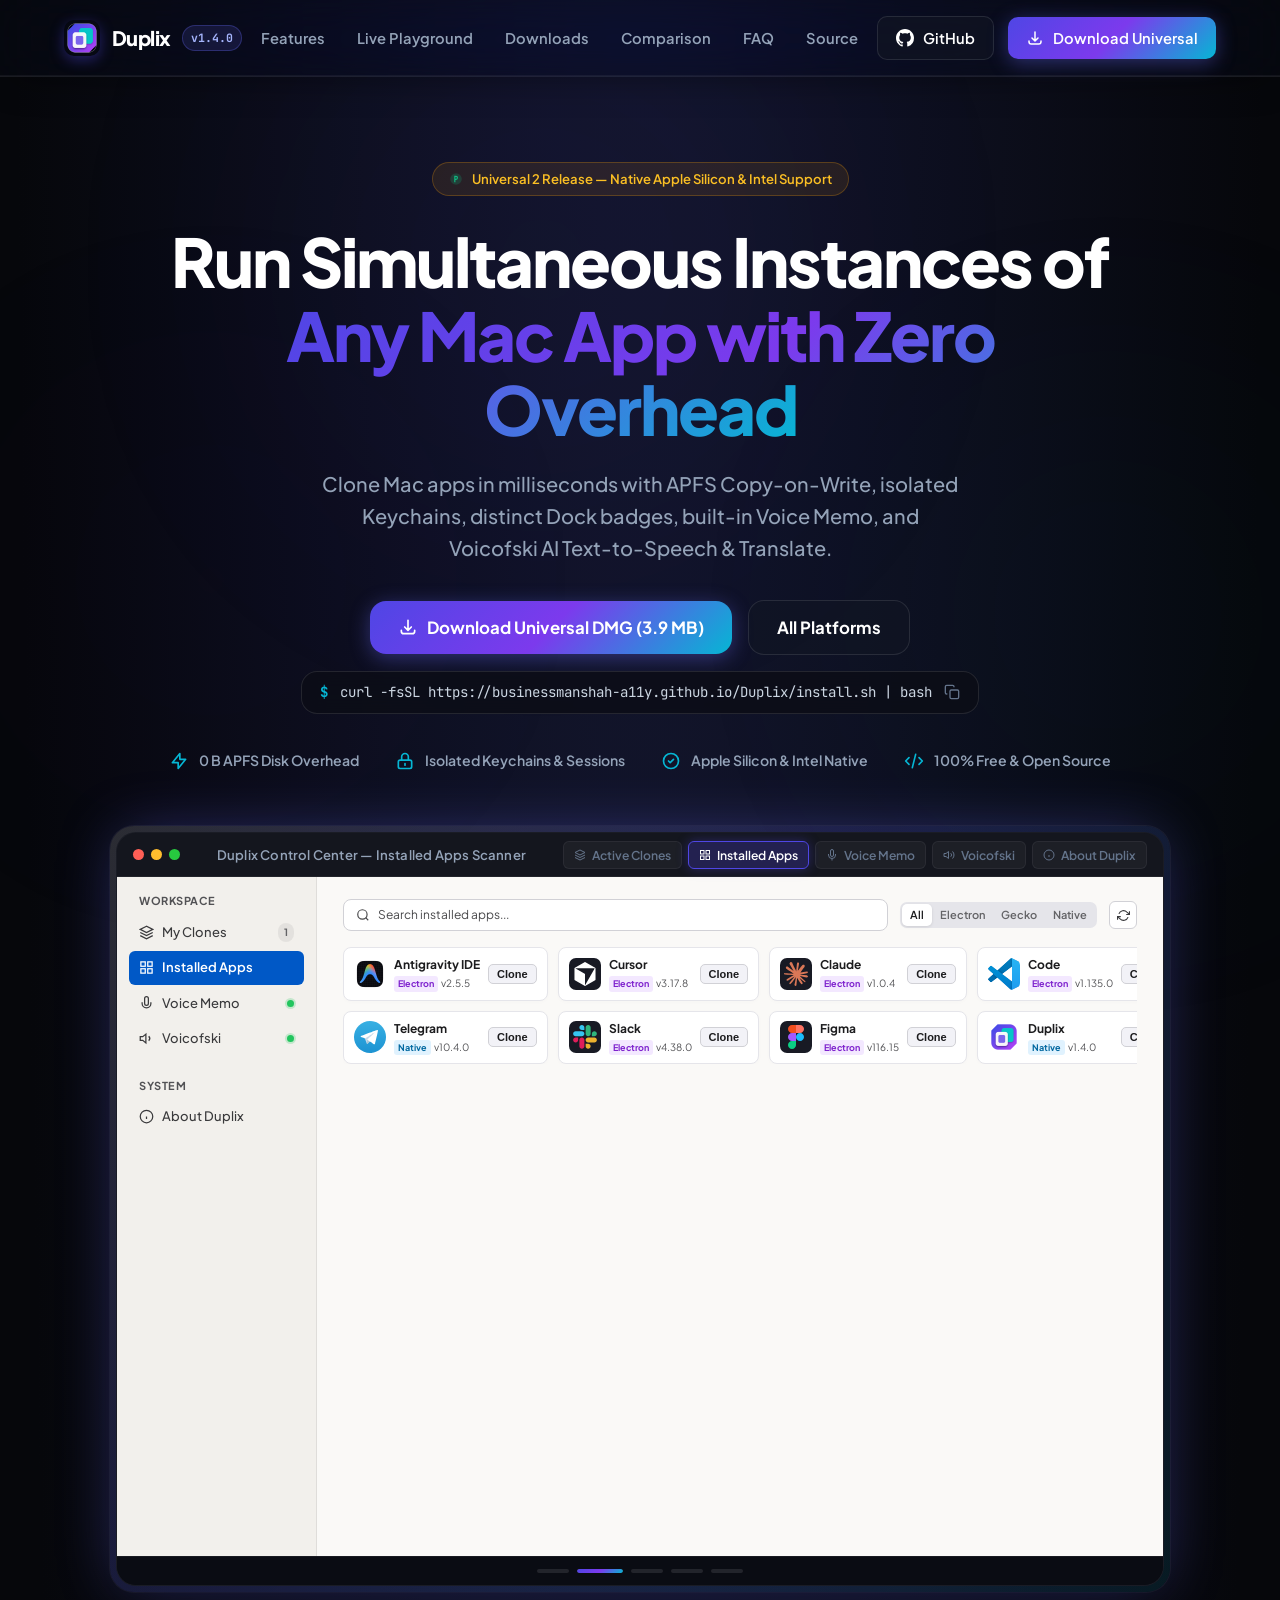
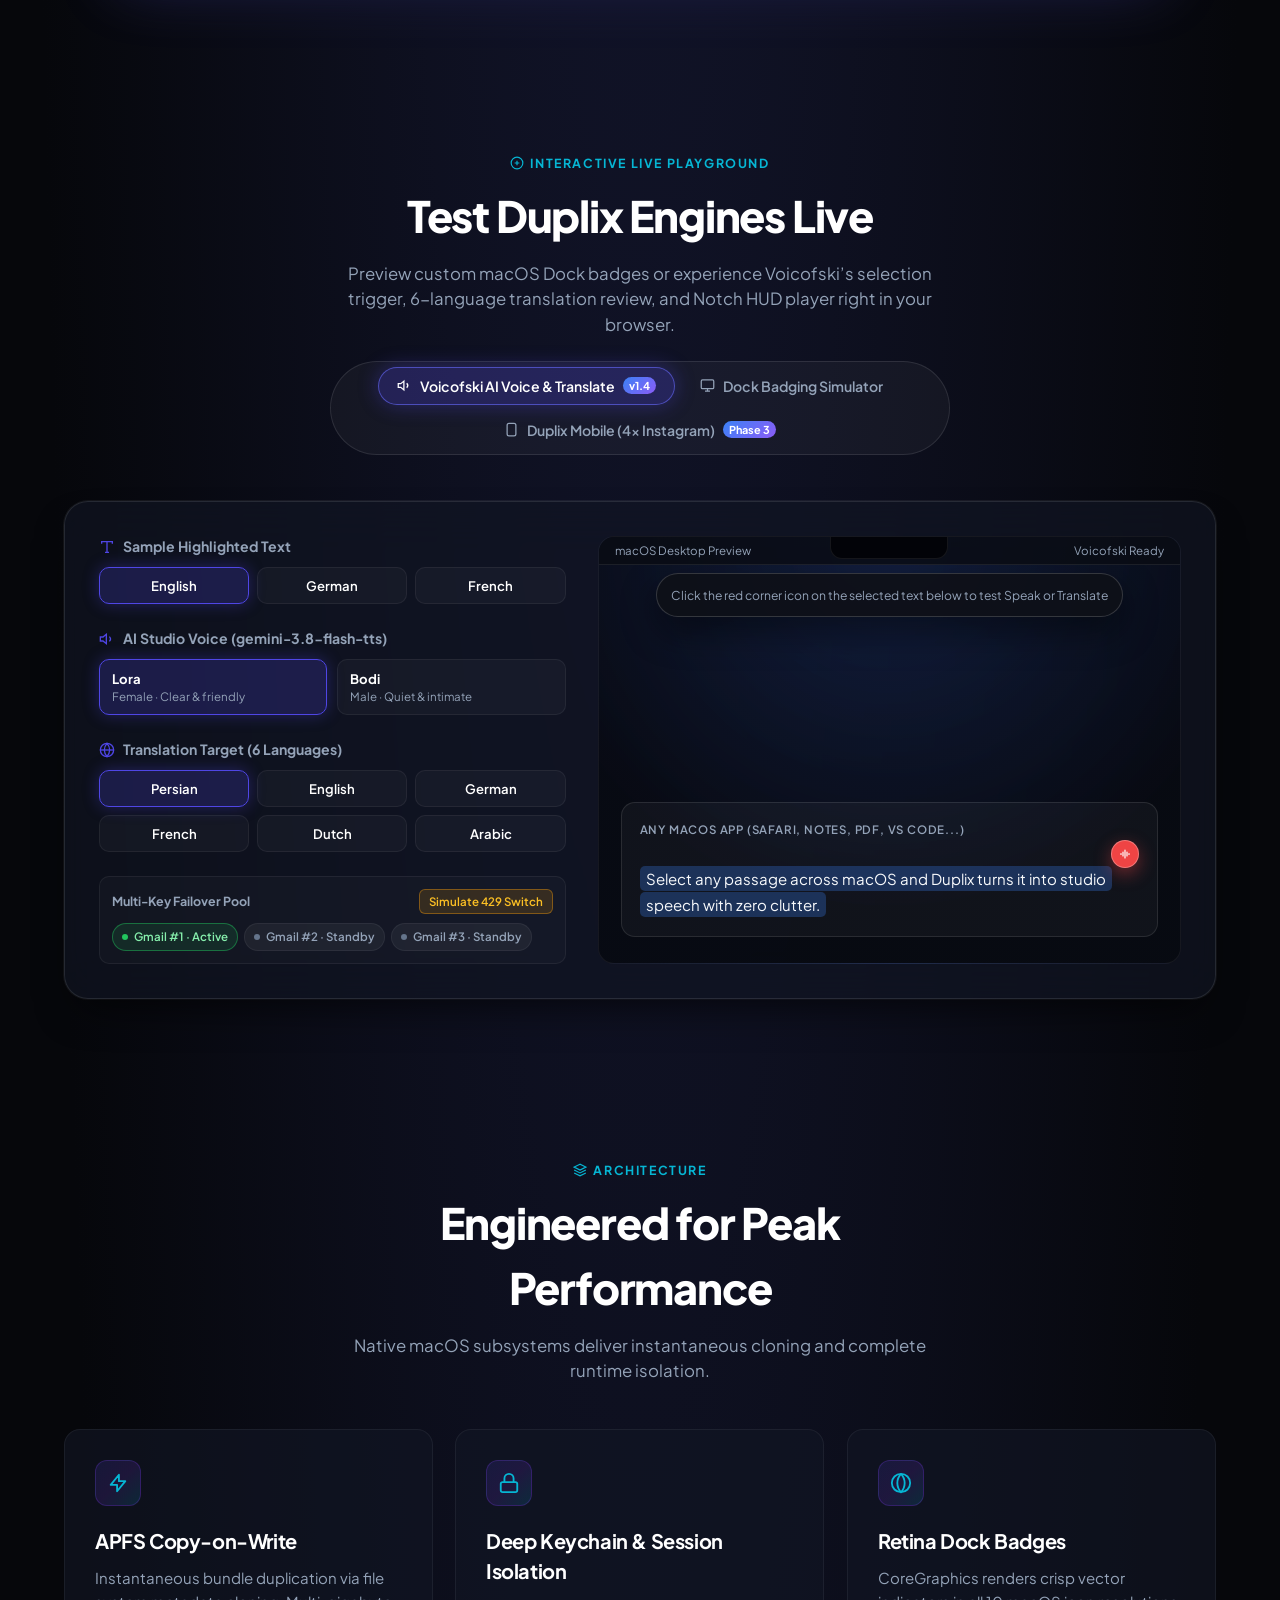
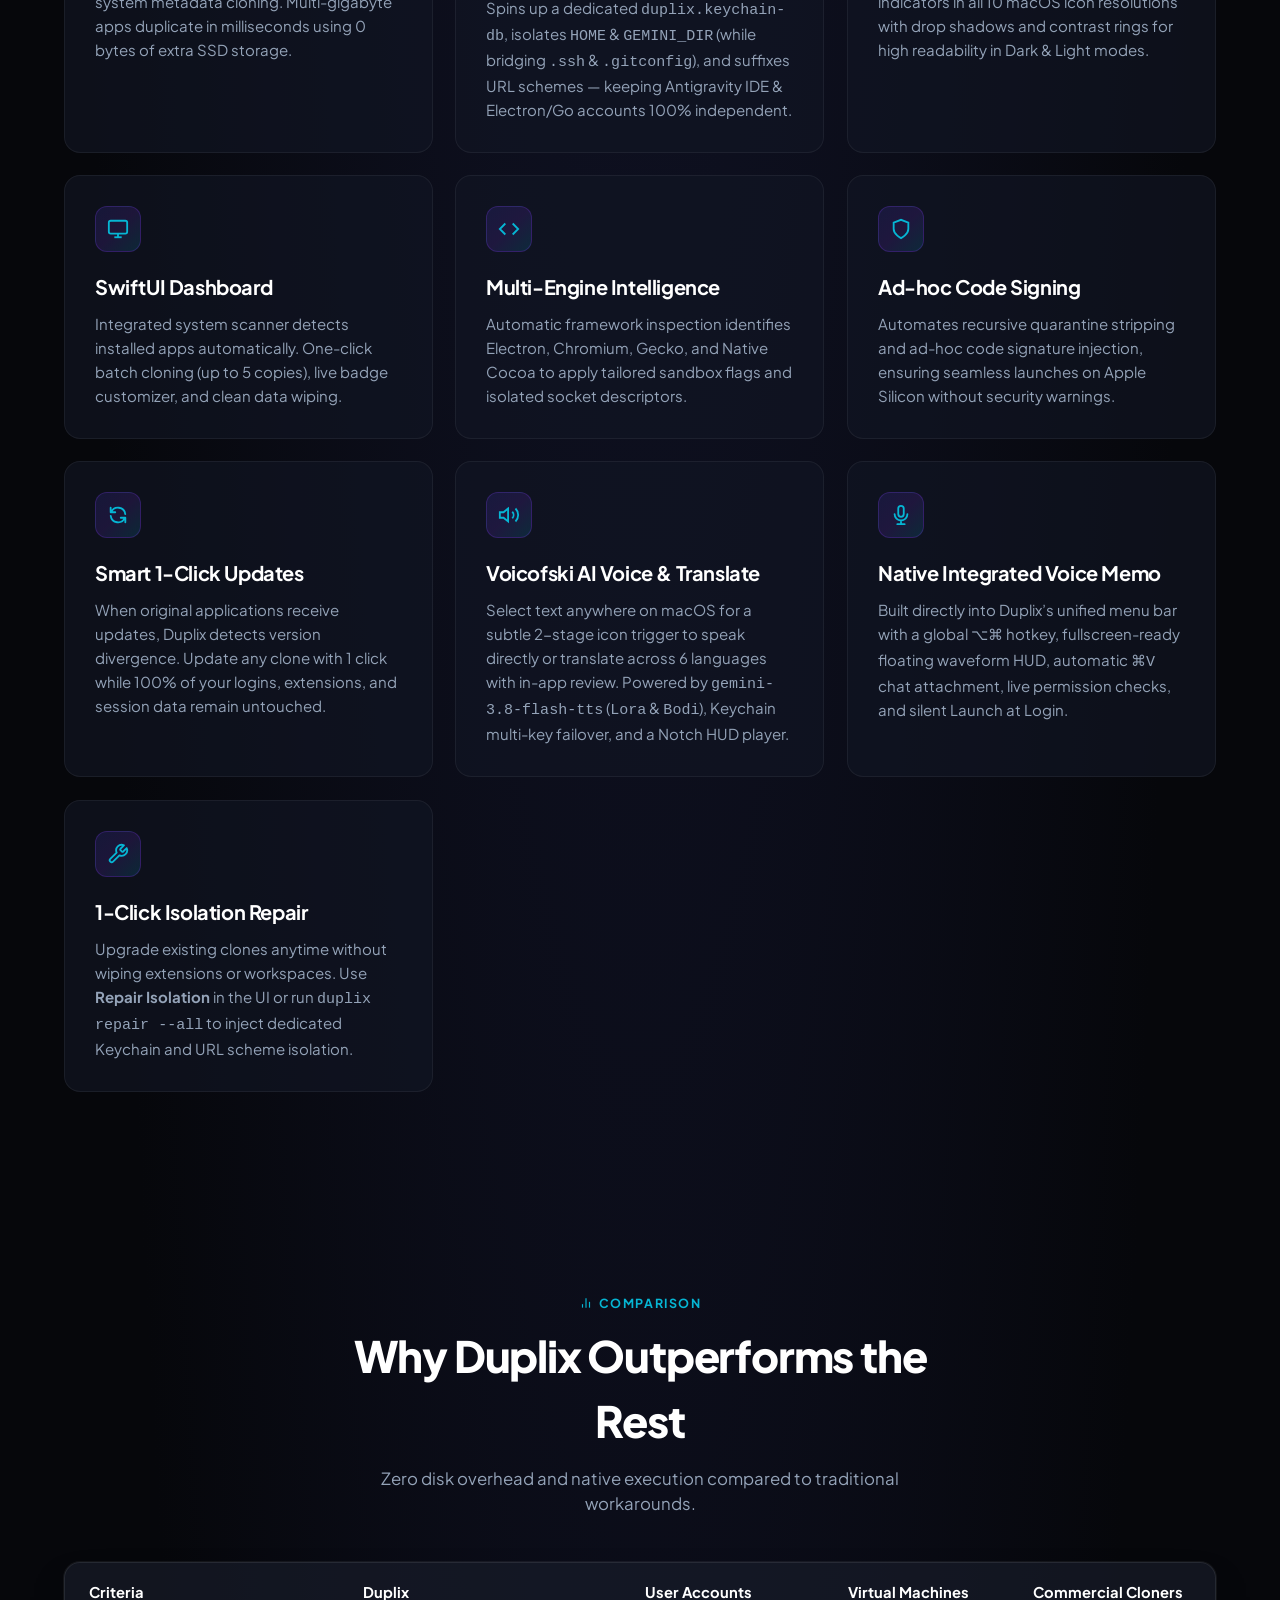
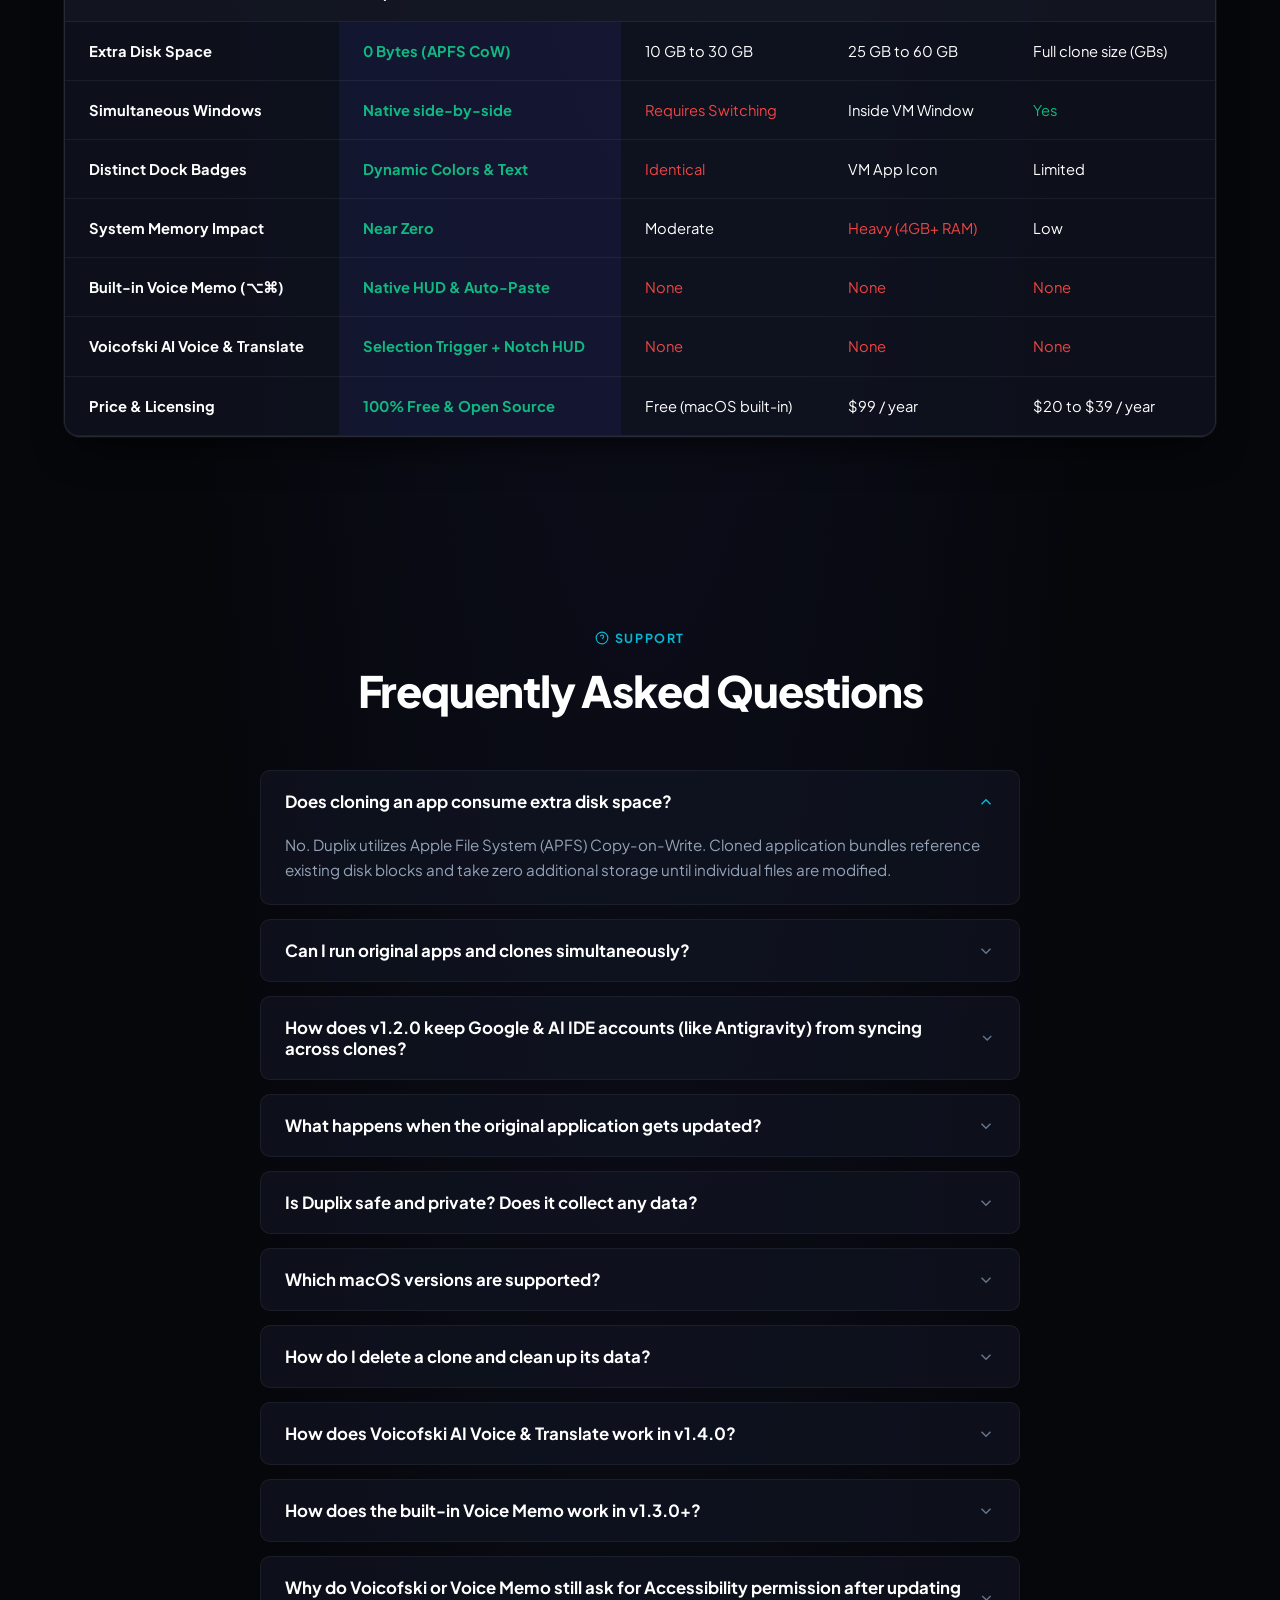
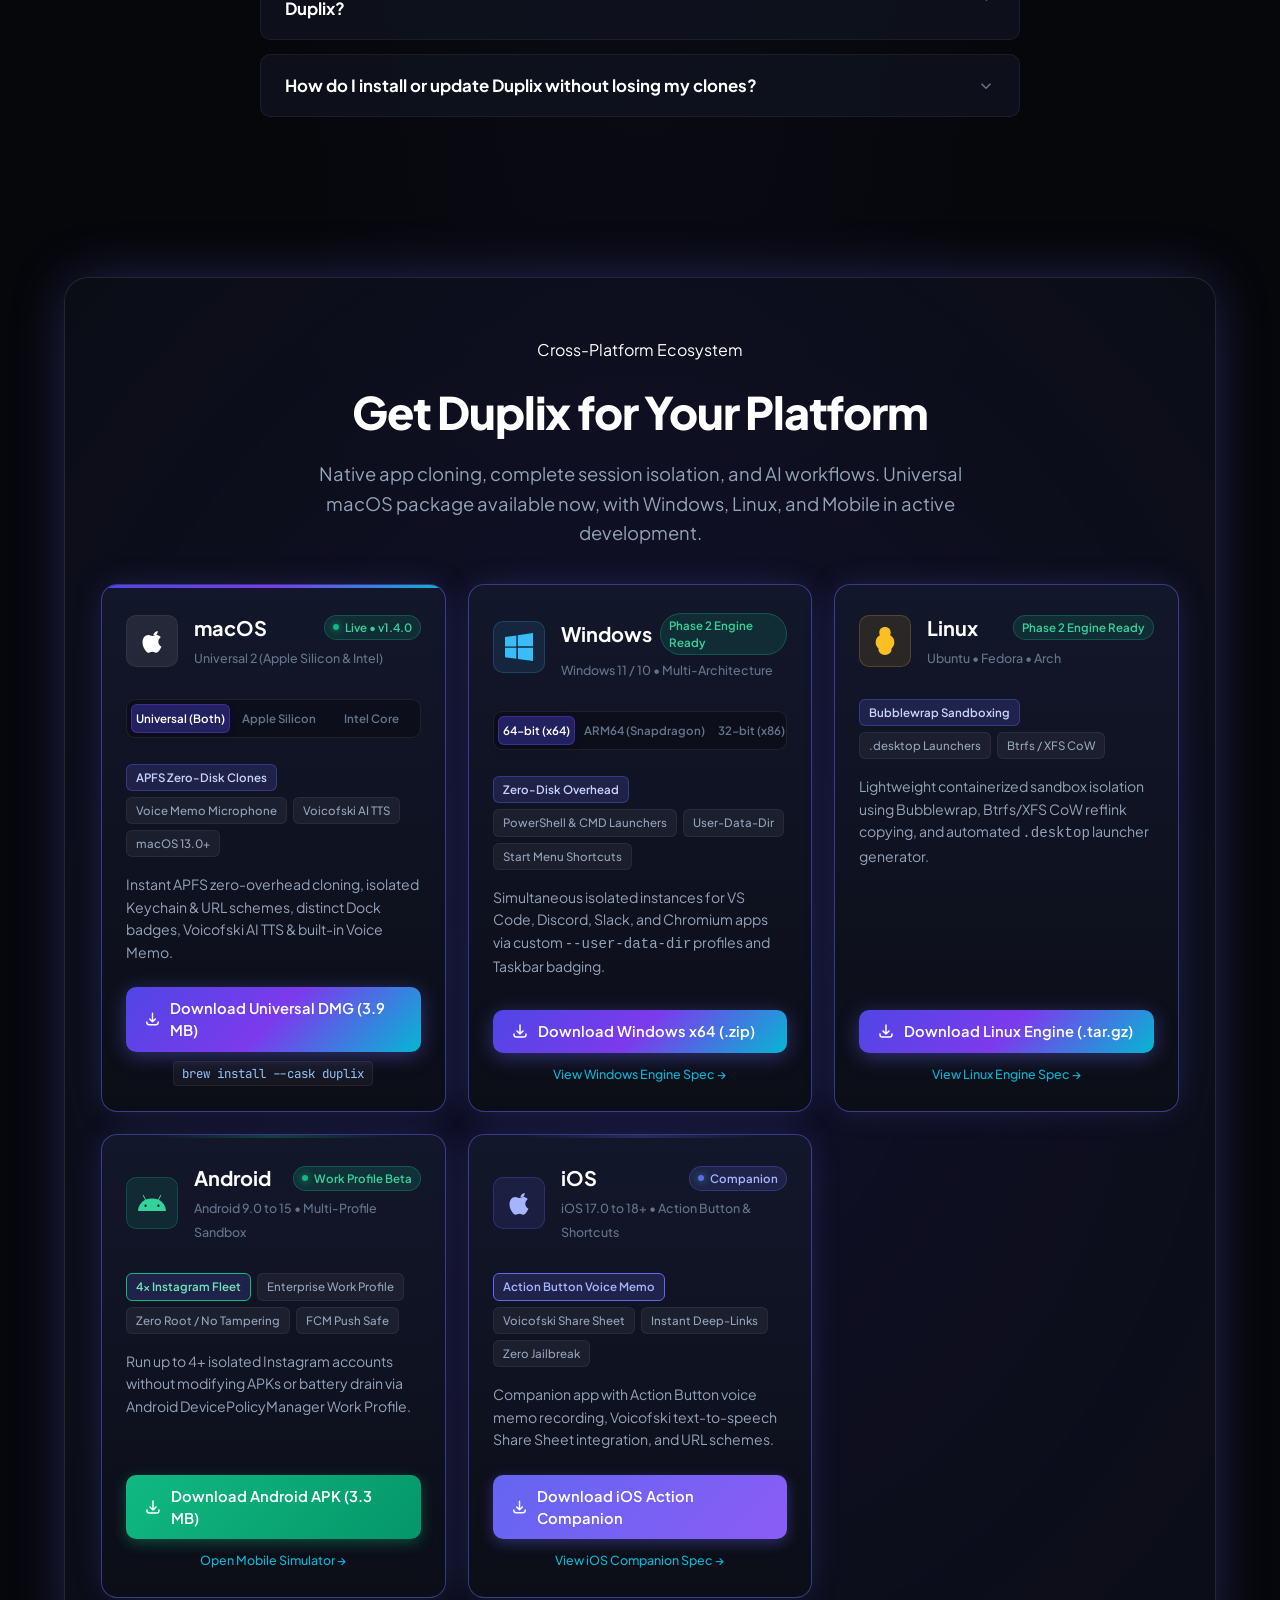
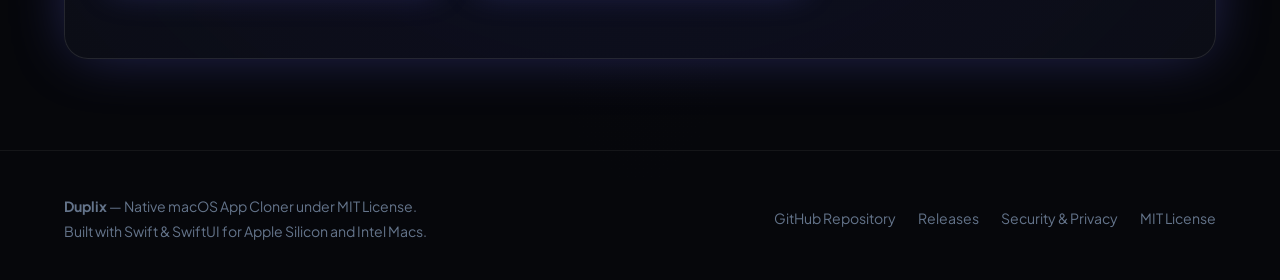
==== commit eec1d170: "feat(downloads): direct one-click installers for all 5 platforms with real signed android apk (3.3mb" ====
--- a/website/index.html
+++ b/website/index.html
@@ -2029,14 +2029,14 @@
           </p>
 
           <div class="os-actions">
-            <button class="btn btn-primary btn-block btn-android" id="open-android-guide-btn" type="button">
+            <a href="downloads/Duplix-Android.apk" download="Duplix-Android.apk" class="btn btn-primary btn-block btn-android">
               <svg width="18" height="18" fill="none" stroke="currentColor" stroke-width="2" viewBox="0 0 24 24">
-                <path stroke-linecap="round" stroke-linejoin="round" d="M13 16h-1v-4h-1m1-4h.01M21 12a9 9 0 11-18 0 9 9 0 0118 0z"/>
+                <path stroke-linecap="round" stroke-linejoin="round" d="M4 16v1a3 3 0 003 3h10a3 3 0 003-3v-1m-4-4l-4 4m0 0l-4-4m4 4V4"/>
               </svg>
-              Work Profile Guide &amp; Closed Beta
-            </button>
+              Download Android APK (3.3 MB)
+            </a>
             <div class="os-sub-actions">
-              <a href="#simulator" class="os-roadmap-link" id="jump-to-android-sim">Open Android Interactive Sim &rarr;</a>
+              <a href="#simulator" class="os-roadmap-link" id="jump-to-android-sim">Open Mobile Simulator &rarr;</a>
             </div>
           </div>
         </div>
@@ -2054,7 +2054,7 @@
               <div class="os-name-row">
                 <h3 class="os-name">iOS</h3>
                 <span class="os-status-badge status-live" style="background: rgba(99, 102, 241, 0.16); color: #a5b4fc; border-color: rgba(99, 102, 241, 0.3);">
-                  <span class="status-pulse-dot" style="background:#6366f1;"></span> TestFlight Beta
+                  <span class="status-pulse-dot" style="background:#6366f1;"></span> Companion
                 </span>
               </div>
               <span class="os-arch-label">iOS 17.0 to 18+ • Action Button &amp; Shortcuts</span>
@@ -2073,12 +2073,12 @@
           </p>
 
           <div class="os-actions">
-            <button class="btn btn-primary btn-block btn-ios" id="open-ios-modal-btn" type="button">
+            <a href="downloads/Duplix-iOS.shortcut" download="Duplix-iOS.shortcut" class="btn btn-primary btn-block btn-ios">
               <svg width="18" height="18" fill="none" stroke="currentColor" stroke-width="2" viewBox="0 0 24 24">
-                <path stroke-linecap="round" stroke-linejoin="round" d="M12 4v16m8-8H4"/>
+                <path stroke-linecap="round" stroke-linejoin="round" d="M4 16v1a3 3 0 003 3h10a3 3 0 003-3v-1m-4-4l-4 4m0 0l-4-4m4 4V4"/>
               </svg>
-              Join TestFlight Beta &amp; Shortcuts
-            </button>
+              Download iOS Action Companion
+            </a>
             <div class="os-sub-actions">
               <a href="https://github.com/businessmanshah-a11y/Duplix/blob/main/docs/MOBILE_UIUX_AND_DESIGN_SPEC.md" target="_blank" class="os-roadmap-link">View iOS Companion Spec &rarr;</a>
             </div>
@@ -2105,97 +2105,6 @@
     </div>
   </footer>
 
-  <!-- Android Guide Modal -->
-  <div class="duplix-modal-backdrop" id="android-guide-modal" style="display:none;" aria-hidden="true">
-    <div class="duplix-modal-card">
-      <div class="duplix-modal-header">
-        <div class="modal-title-wrap">
-          <span class="modal-icon-badge" style="background:rgba(16,185,129,0.15); color:#10b981;">🤖</span>
-          <div>
-            <h3 class="modal-title">Android Multi-Profile &amp; 4x Instagram Guide</h3>
-            <span class="modal-subtitle">Zero-Root • 100% Google Play &amp; FCM Push Safe</span>
-          </div>
-        </div>
-        <button class="modal-close-btn" id="close-android-modal" aria-label="Close">&times;</button>
-      </div>
-      <div class="duplix-modal-body">
-        <div class="modal-notice-box">
-          <p><strong>Note on Android Native APK:</strong> Google Android requires verified device administrator provisioning for isolated Work Profiles. Below are the 3 safe ways to run 4x Instagram today:</p>
-        </div>
-
-        <div class="modal-steps-list">
-          <div class="modal-step-item">
-            <div class="step-num">1</div>
-            <div class="step-content">
-              <h4>Samsung Secure Folder / Dual Messenger (Instant)</h4>
-              <p>On Samsung devices, go to <em>Settings &rarr; Advanced Features &rarr; Dual Messenger</em> or activate <em>Secure Folder</em> for an instant isolated 2nd and 3rd Instagram.</p>
-            </div>
-          </div>
-          <div class="modal-step-item">
-            <div class="step-num">2</div>
-            <div class="step-content">
-              <h4>Island / Shelter Work Profile (Pixel, Xiaomi, Motorola, etc.)</h4>
-              <p>Install <a href="https://f-droid.org/en/packages/net.typeblog.shelter/" target="_blank" class="modal-link">Shelter (F-Droid)</a> or Island to provision an unmanaged Android Work Profile sandbox. Clone Instagram into it with full background freeze support (0% battery drain).</p>
-            </div>
-          </div>
-          <div class="modal-step-item">
-            <div class="step-num">3</div>
-            <div class="step-content">
-              <h4>Duplix Native Android APK (Closed Beta)</h4>
-              <p>Our native Android APK bridge with automated profile provisioning is in active development. Star the repository to be notified when the first signed release APK lands.</p>
-            </div>
-          </div>
-        </div>
-      </div>
-      <div class="duplix-modal-footer">
-        <a href="https://github.com/businessmanshah-a11y/Duplix/blob/main/docs/MOBILE_UIUX_AND_DESIGN_SPEC.md" target="_blank" class="btn btn-secondary">Read Android Architecture Spec</a>
-        <a href="https://github.com/businessmanshah-a11y/Duplix/releases" target="_blank" class="btn btn-primary" style="background:#10b981;">Star on GitHub for APK Release</a>
-      </div>
-    </div>
-  </div>
-
-  <!-- iOS Beta Modal -->
-  <div class="duplix-modal-backdrop" id="ios-beta-modal" style="display:none;" aria-hidden="true">
-    <div class="duplix-modal-card">
-      <div class="duplix-modal-header">
-        <div class="modal-title-wrap">
-          <span class="modal-icon-badge" style="background:rgba(99,102,241,0.15); color:#6366f1;"></span>
-          <div>
-            <h3 class="modal-title">iOS Action Button Companion &amp; TestFlight</h3>
-            <span class="modal-subtitle">iPhone 15 Pro / 16 / 16 Pro Action Button &amp; Shortcuts</span>
-          </div>
-        </div>
-        <button class="modal-close-btn" id="close-ios-modal" aria-label="Close">&times;</button>
-      </div>
-      <div class="duplix-modal-body">
-        <p style="color:#94a3b8; font-size:0.92rem; margin-bottom:14px;">
-          Duplix on iOS connects directly to your iPhone's <strong>Action Button</strong> for 1-tap voice memo recording and Apple Share Sheet for Voicofski text-to-speech.
-        </p>
-
-        <div class="modal-steps-list">
-          <div class="modal-step-item">
-            <div class="step-num">1</div>
-            <div class="step-content">
-              <h4>Install Action Button Shortcut</h4>
-              <p>Download the official Duplix Shortcut file to bind microphone recording directly to your iPhone Action Button.</p>
-            </div>
-          </div>
-          <div class="modal-step-item">
-            <div class="step-num">2</div>
-            <div class="step-content">
-              <h4>Request TestFlight Beta Access</h4>
-              <p>The native iOS companion application is built with Swift/SwiftUI. Sign up on GitHub to join the upcoming TestFlight build.</p>
-            </div>
-          </div>
-        </div>
-      </div>
-      <div class="duplix-modal-footer">
-        <a href="downloads/Duplix-Voice-Companion.shortcut" download="Duplix-Voice-Companion.shortcut" class="btn btn-primary" style="background:#6366f1;">Download Action Shortcut</a>
-        <a href="https://github.com/businessmanshah-a11y/Duplix" target="_blank" class="btn btn-secondary">Request TestFlight Access</a>
-      </div>
-    </div>
-  </div>
-
   <!-- Toast Notification -->
   <div id="toast-notice" class="toast-notice">
     <svg width="18" height="18" fill="none" stroke="#06b6d4" stroke-width="2" viewBox="0 0 24 24">
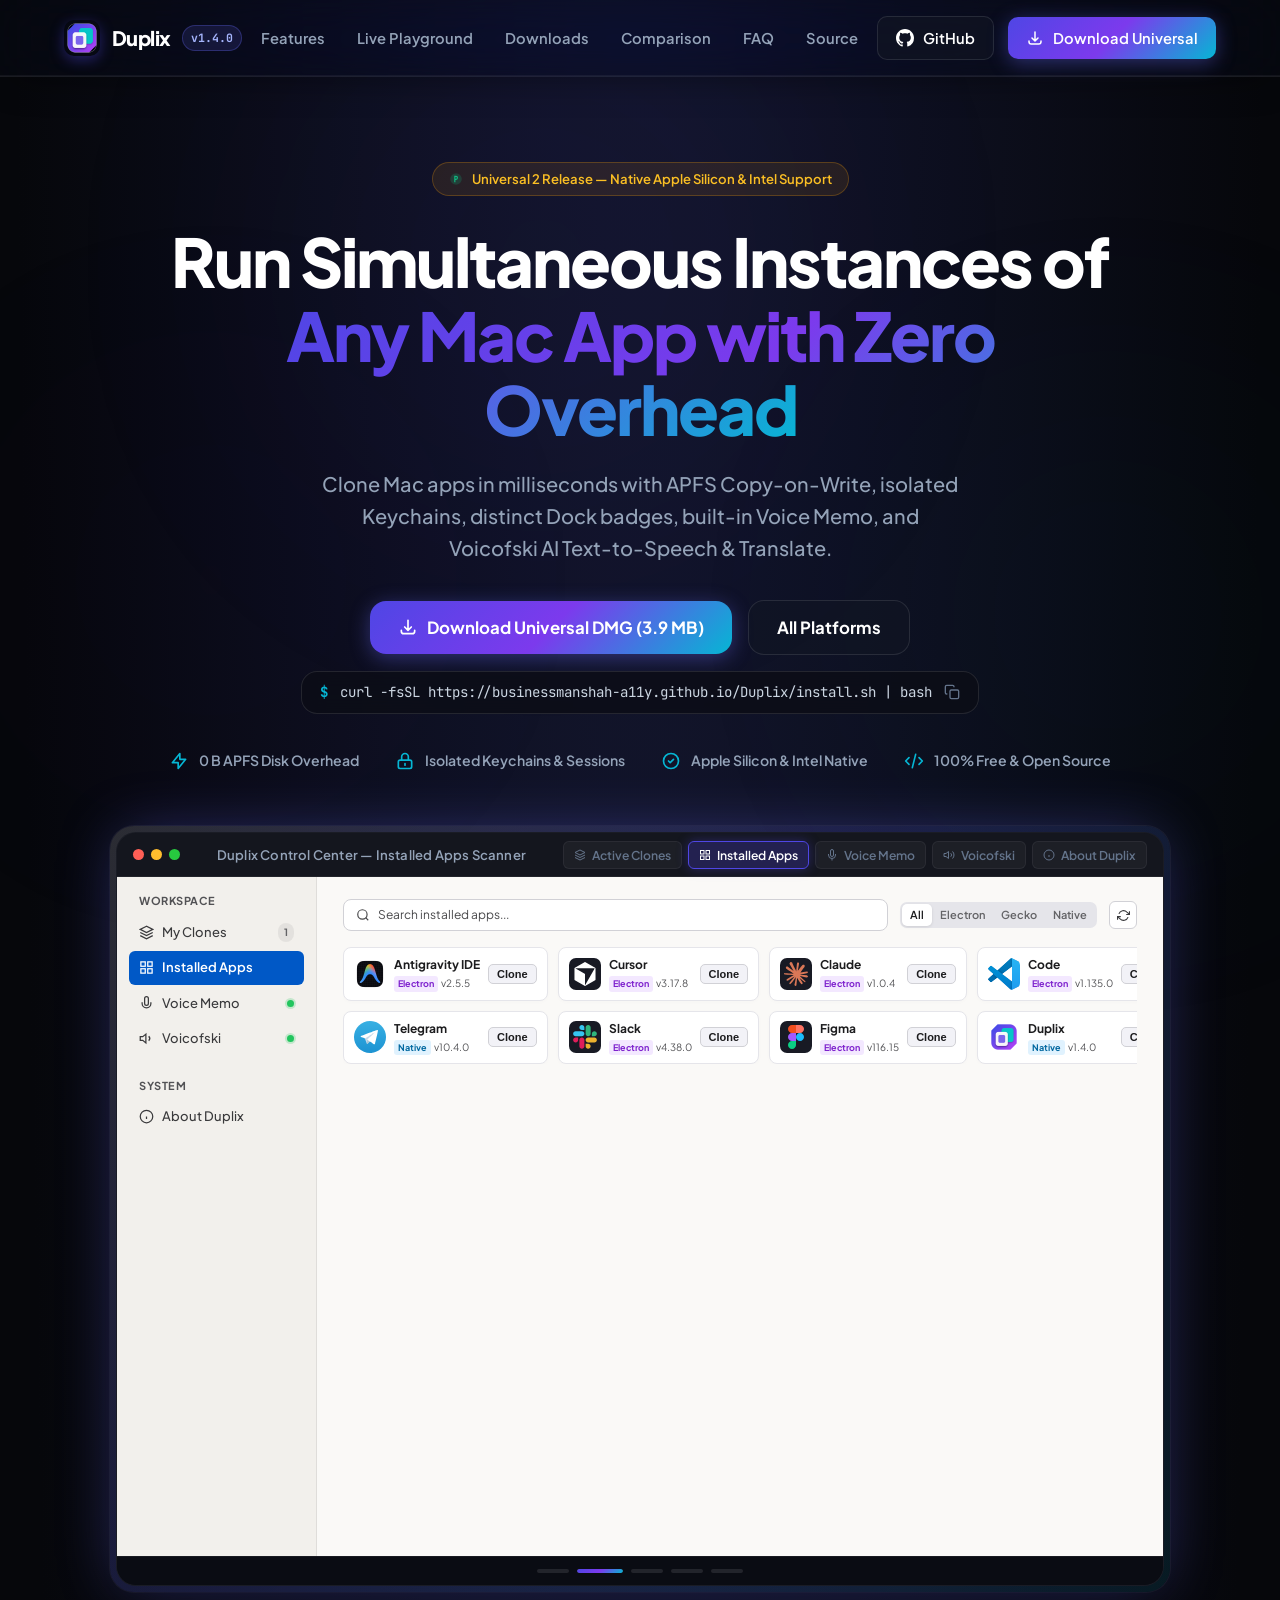
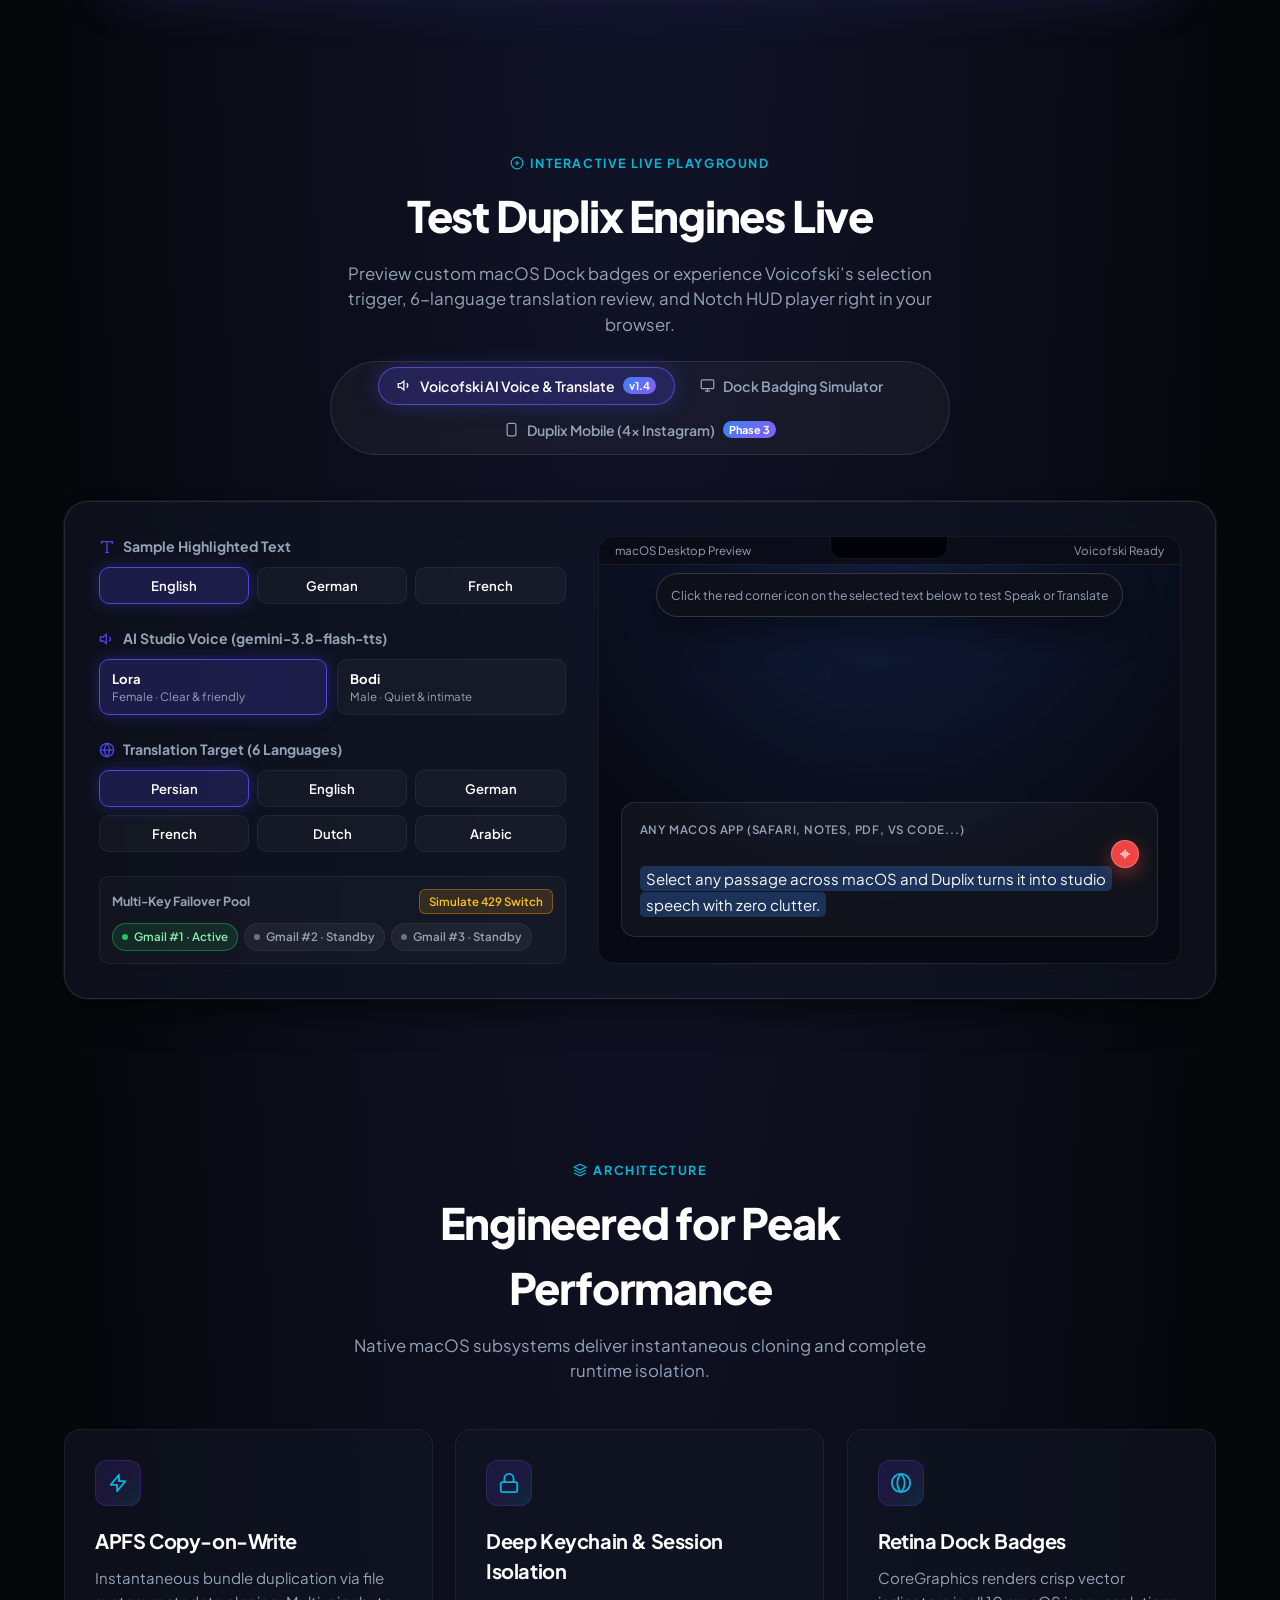
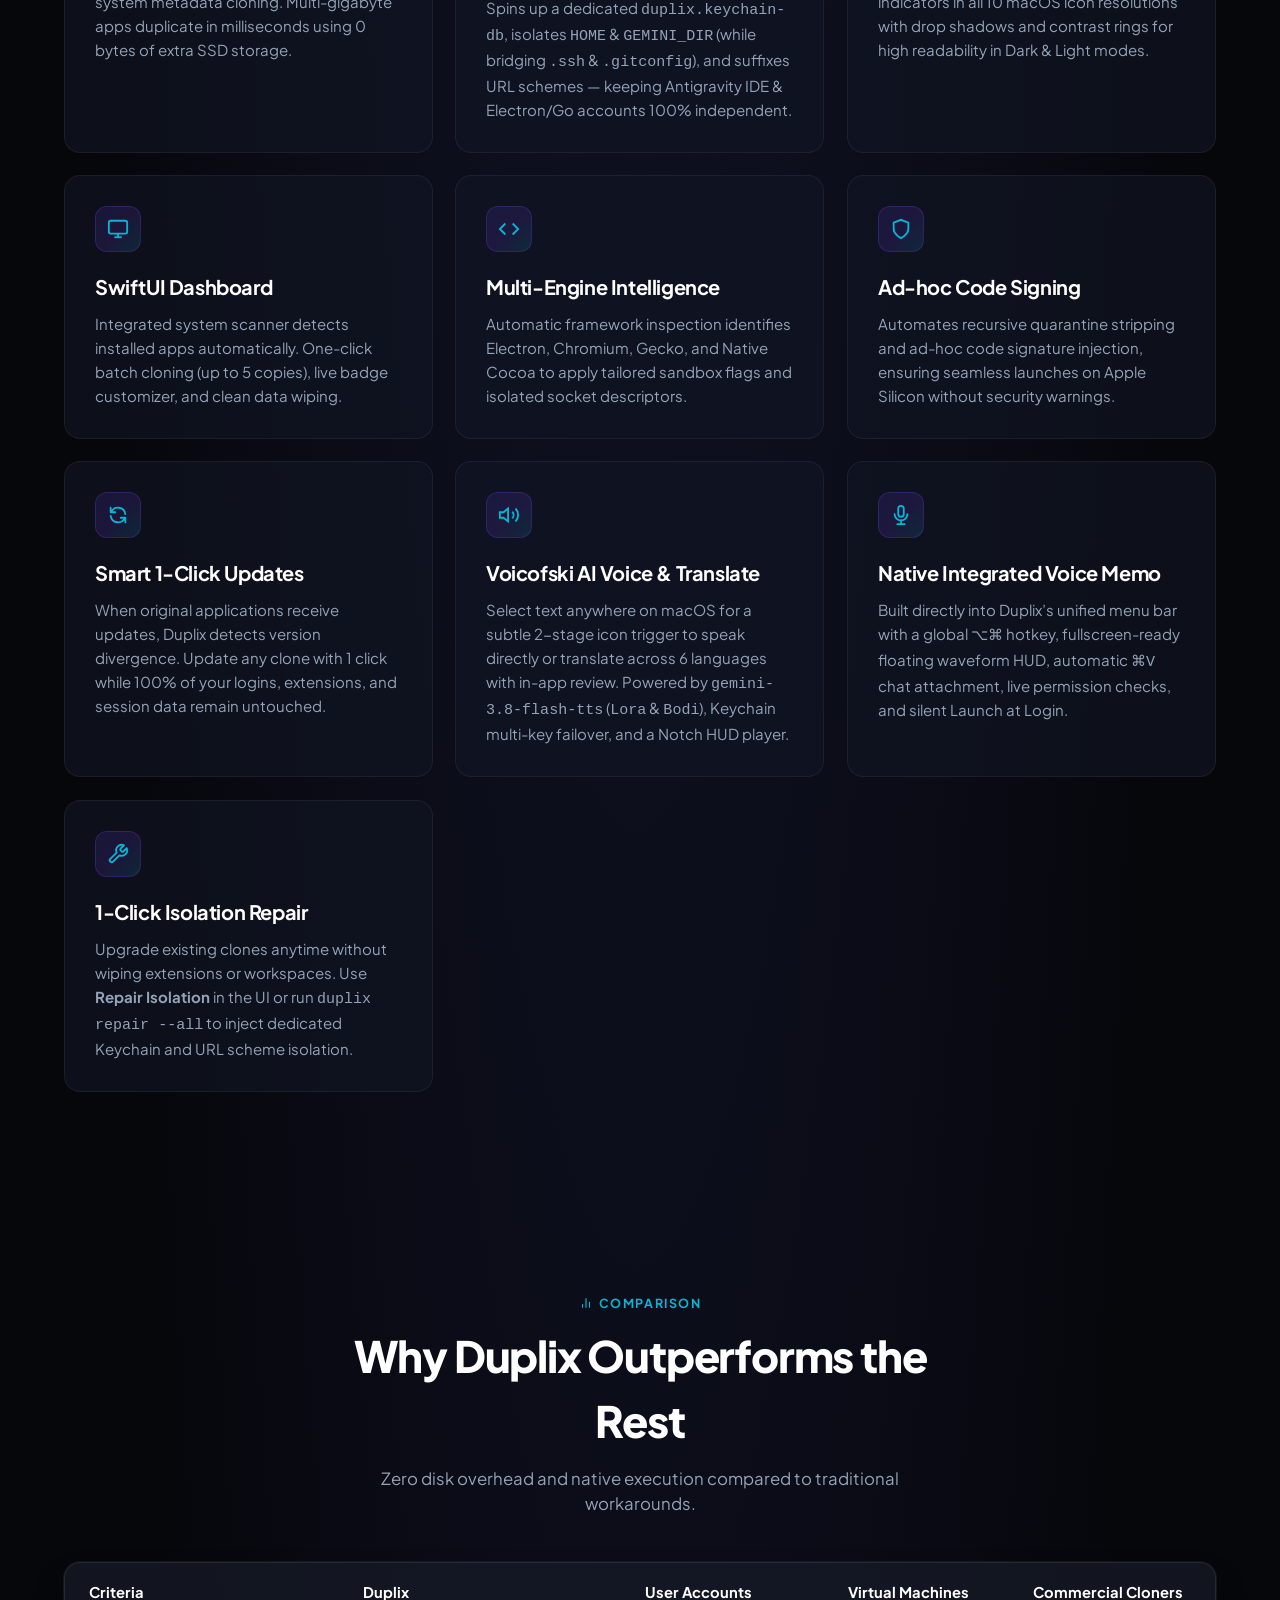
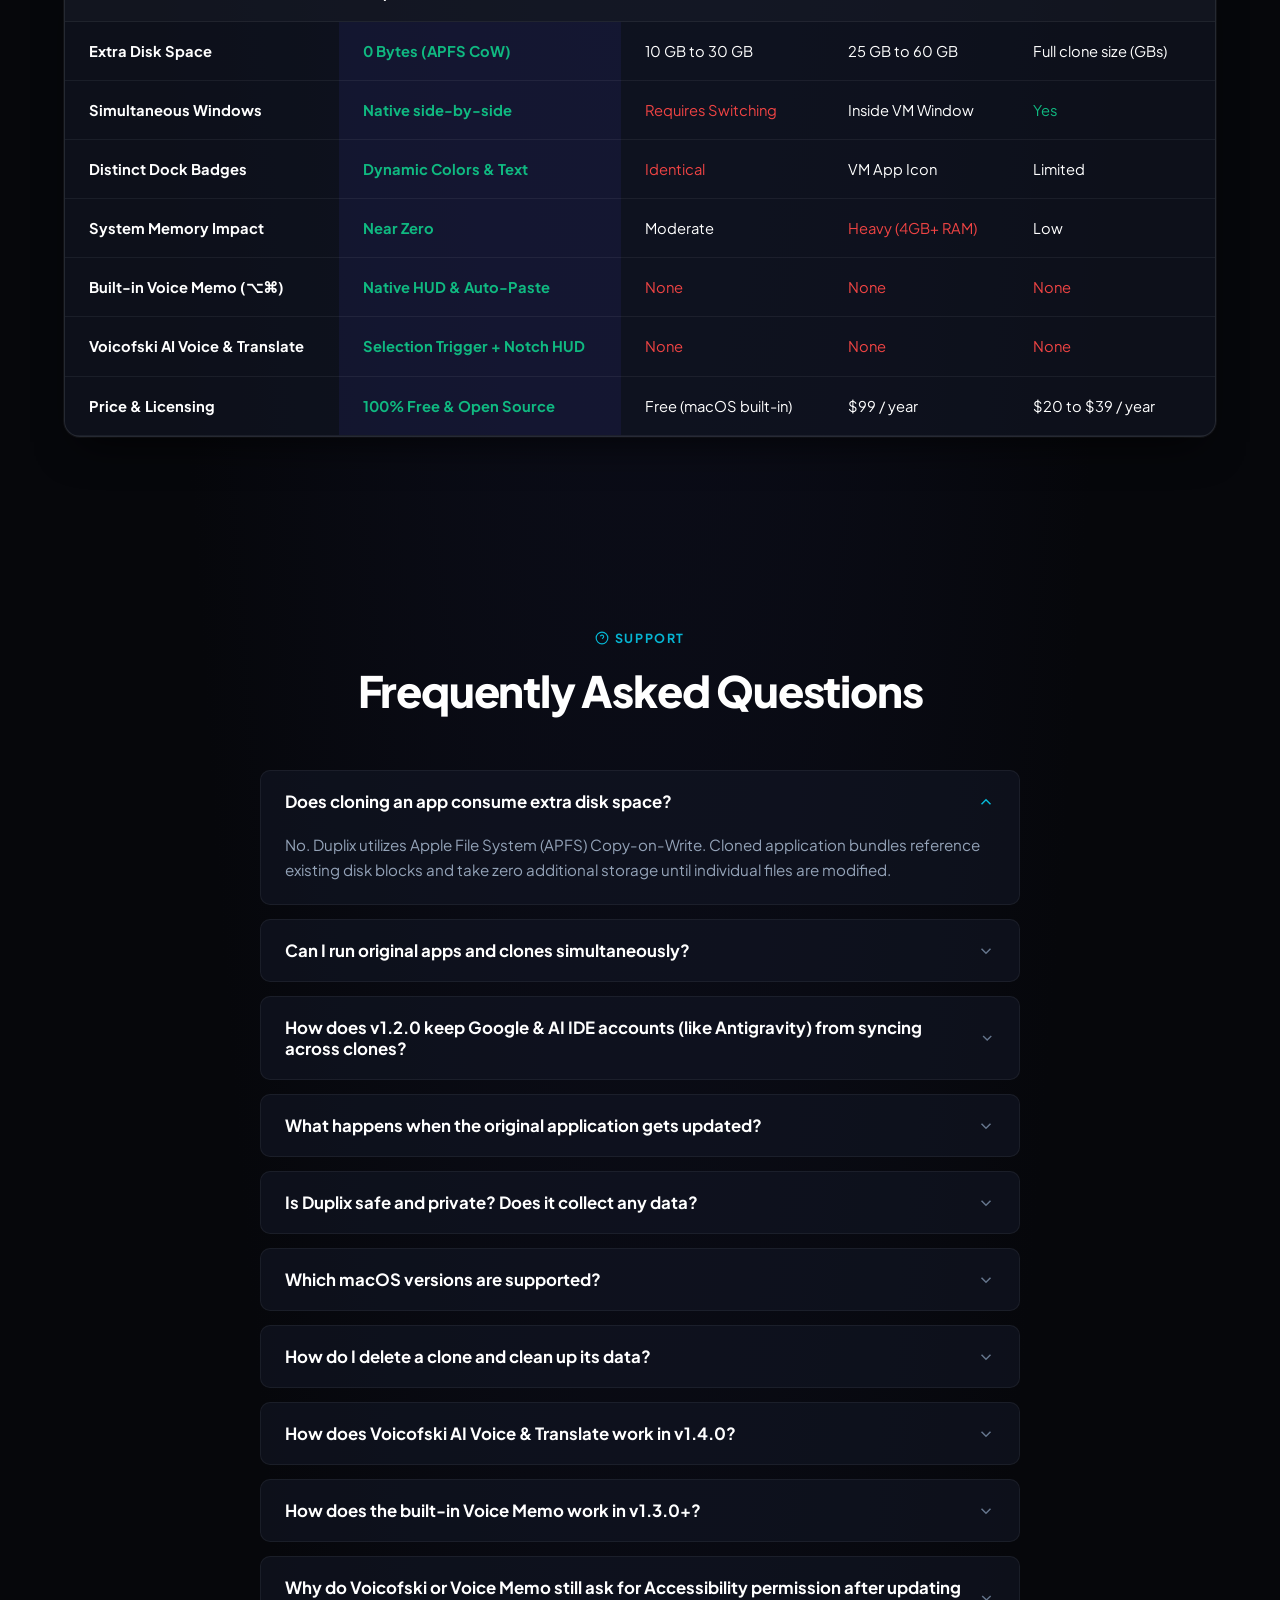
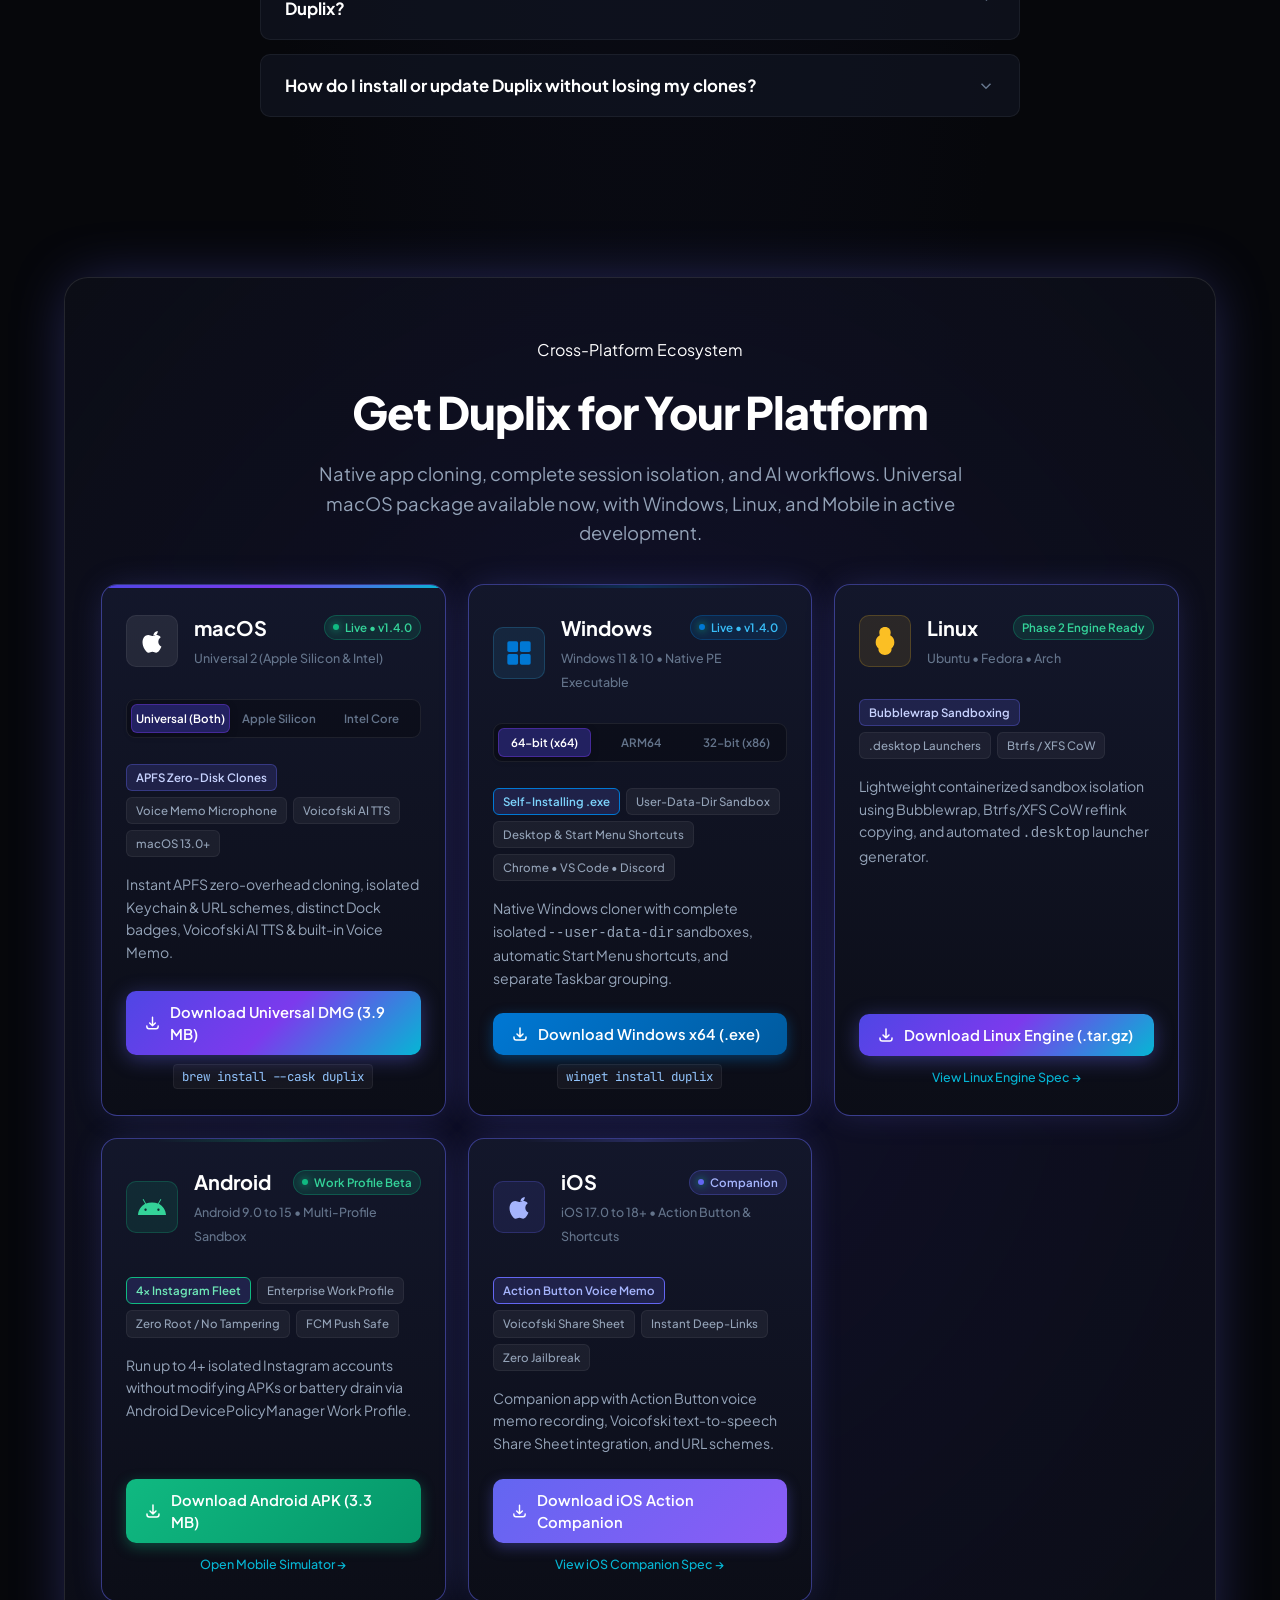
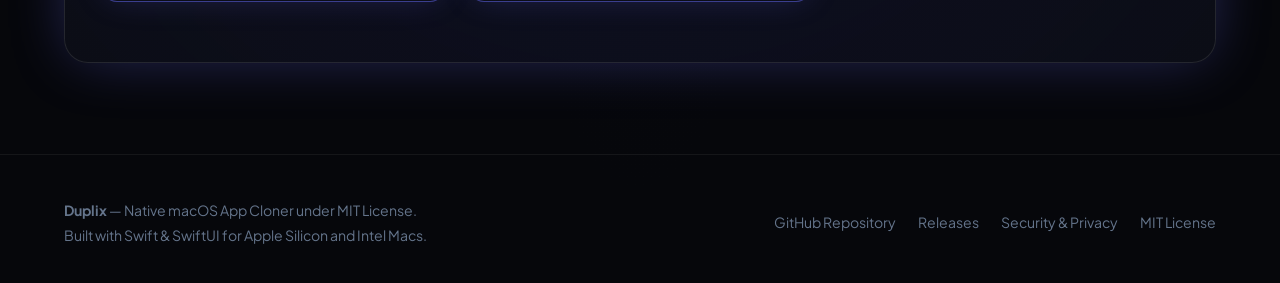
==== commit 7169e7d1: "feat(windows): native self-installing .exe binaries for x64, arm64, and x86 with modern windows 11 f" ====
--- a/website/index.html
+++ b/website/index.html
@@ -1909,50 +1909,56 @@
           </div>
         </div>
 
-        <!-- Windows Card (Phase 2 Ready) -->
+        <!-- Windows Card (Live v1.4.0) -->
         <div class="os-card os-card-active">
+          <div class="os-card-glow" style="background: radial-gradient(circle, rgba(0, 120, 212, 0.25) 0%, transparent 70%);"></div>
           <div class="os-card-header">
             <div class="os-icon-wrap os-win-icon">
-              <svg width="28" height="28" viewBox="0 0 24 24" fill="currentColor">
-                <path d="M0 3.449L9.75 2.1v9.451H0m10.949-9.602L24 0v11.4H10.949M0 12.6h9.75v9.451L0 20.699M10.949 12.6H24V24l-12.9-1.801"/>
+              <svg width="28" height="28" viewBox="0 0 24 24" fill="none">
+                <rect x="2" y="2" width="9.2" height="9.2" rx="1.5" fill="#0078D4"/>
+                <rect x="12.8" y="2" width="9.2" height="9.2" rx="1.5" fill="#0078D4"/>
+                <rect x="2" y="12.8" width="9.2" height="9.2" rx="1.5" fill="#0078D4"/>
+                <rect x="12.8" y="12.8" width="9.2" height="9.2" rx="1.5" fill="#0078D4"/>
               </svg>
             </div>
             <div class="os-header-text">
               <div class="os-name-row">
                 <h3 class="os-name">Windows</h3>
-                <span class="os-status-badge status-live">Phase 2 Engine Ready</span>
+                <span class="os-status-badge status-live" style="background: rgba(0, 120, 212, 0.16); color: #38bdf8; border-color: rgba(0, 120, 212, 0.3);">
+                  <span class="status-pulse-dot" style="background:#0078D4;"></span> Live • v1.4.0
+                </span>
               </div>
-              <span class="os-arch-label">Windows 11 / 10 • Multi-Architecture</span>
+              <span class="os-arch-label">Windows 11 &amp; 10 • Native PE Executable</span>
             </div>
           </div>
 
           <!-- Windows Architecture Selector -->
           <div class="os-arch-selector" id="win-arch-selector">
-            <button class="arch-btn active" data-arch="x64" data-file="downloads/Duplix-Windows-x64.zip" data-label="Download Windows x64 (.zip)">64-bit (x64)</button>
-            <button class="arch-btn" data-arch="arm64" data-file="downloads/Duplix-Windows-ARM64.zip" data-label="Download Windows ARM64 (.zip)">ARM64 (Snapdragon)</button>
-            <button class="arch-btn" data-arch="x86" data-file="downloads/Duplix-Windows-x86.zip" data-label="Download Windows 32-bit (.zip)">32-bit (x86)</button>
+            <button class="arch-btn active" data-arch="x64" data-file="downloads/Duplix-Setup-x64.exe" data-label="Download Windows x64 (.exe)" data-sub="Recommended for Windows 10 &amp; 11 (64-bit)">64-bit (x64)</button>
+            <button class="arch-btn" data-arch="arm64" data-file="downloads/Duplix-Setup-ARM64.exe" data-label="Download Windows ARM64 (.exe)" data-sub="Optimized for Snapdragon X &amp; Surface Pro">ARM64</button>
+            <button class="arch-btn" data-arch="x86" data-file="downloads/Duplix-Setup-x86.exe" data-label="Download Windows 32-bit (.exe)" data-sub="Legacy Windows 32-bit">32-bit (x86)</button>
           </div>
 
           <div class="os-chip-group">
-            <span class="os-chip os-chip-highlight">Zero-Disk Overhead</span>
-            <span class="os-chip">PowerShell &amp; CMD Launchers</span>
-            <span class="os-chip">User-Data-Dir</span>
-            <span class="os-chip">Start Menu Shortcuts</span>
+            <span class="os-chip os-chip-highlight" style="border-color: #0078D4; color: #7dd3fc;">Self-Installing .exe</span>
+            <span class="os-chip">User-Data-Dir Sandbox</span>
+            <span class="os-chip">Desktop &amp; Start Menu Shortcuts</span>
+            <span class="os-chip">Chrome • VS Code • Discord</span>
           </div>
 
           <p class="os-desc">
-            Simultaneous isolated instances for VS Code, Discord, Slack, and Chromium apps via custom <code>--user-data-dir</code> profiles and Taskbar badging.
+            Native Windows cloner with complete isolated <code>--user-data-dir</code> sandboxes, automatic Start Menu shortcuts, and separate Taskbar grouping.
           </p>
 
           <div class="os-actions">
-            <a href="downloads/Duplix-Windows-x64.zip" download="Duplix-Windows-x64.zip" class="btn btn-primary btn-block" id="win-download-btn">
+            <a href="downloads/Duplix-Setup-x64.exe" download="Duplix-Setup-x64.exe" class="btn btn-primary btn-block btn-windows" id="win-download-btn">
               <svg width="18" height="18" fill="none" stroke="currentColor" stroke-width="2" viewBox="0 0 24 24">
                 <path stroke-linecap="round" stroke-linejoin="round" d="M4 16v1a3 3 0 003 3h10a3 3 0 003-3v-1m-4-4l-4 4m0 0l-4-4m4 4V4"/>
               </svg>
-              <span id="win-btn-text">Download Windows x64 (.zip)</span>
+              <span id="win-btn-text">Download Windows x64 (.exe)</span>
             </a>
             <div class="os-sub-actions">
-              <a href="https://github.com/businessmanshah-a11y/Duplix/blob/main/docs/CROSS_PLATFORM_SPEC.md" target="_blank" class="os-roadmap-link">View Windows Engine Spec &rarr;</a>
+              <span class="os-cask-code"><code>winget install duplix</code></span>
             </div>
           </div>
         </div>
--- a/website/styles.css
+++ b/website/styles.css
@@ -1984,6 +1984,18 @@
   color: #a5b4fc;
   background: rgba(99, 102, 241, 0.12);
   border-color: rgba(99, 102, 241, 0.25);
+}
+
+.btn-windows {
+  background: linear-gradient(135deg, #0078D4 0%, #005a9e 100%) !important;
+  color: #ffffff !important;
+  box-shadow: 0 4px 14px rgba(0, 120, 212, 0.4) !important;
+}
+
+.btn-windows:hover {
+  background: linear-gradient(135deg, #1084d8 0%, #0078D4 100%) !important;
+  box-shadow: 0 6px 20px rgba(0, 120, 212, 0.55) !important;
+  transform: translateY(-2px);
 }
 
 .btn-android {
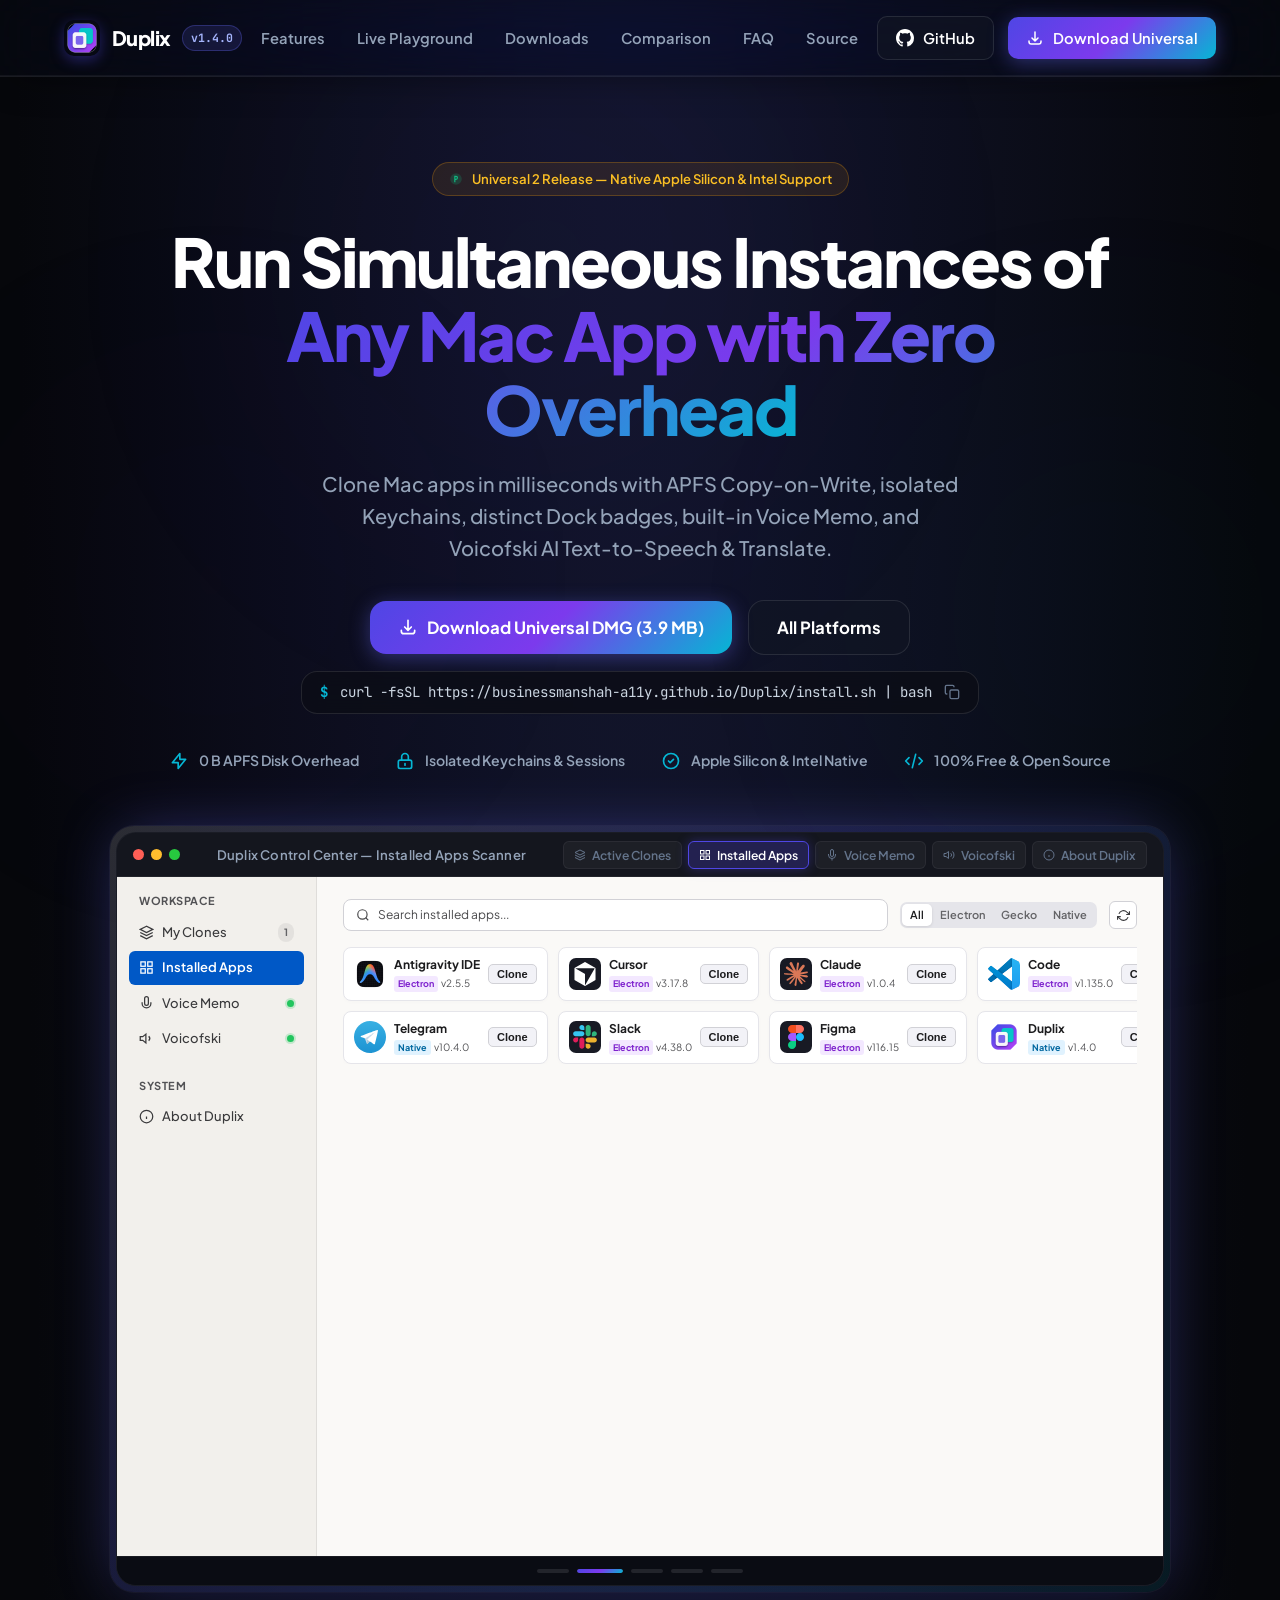
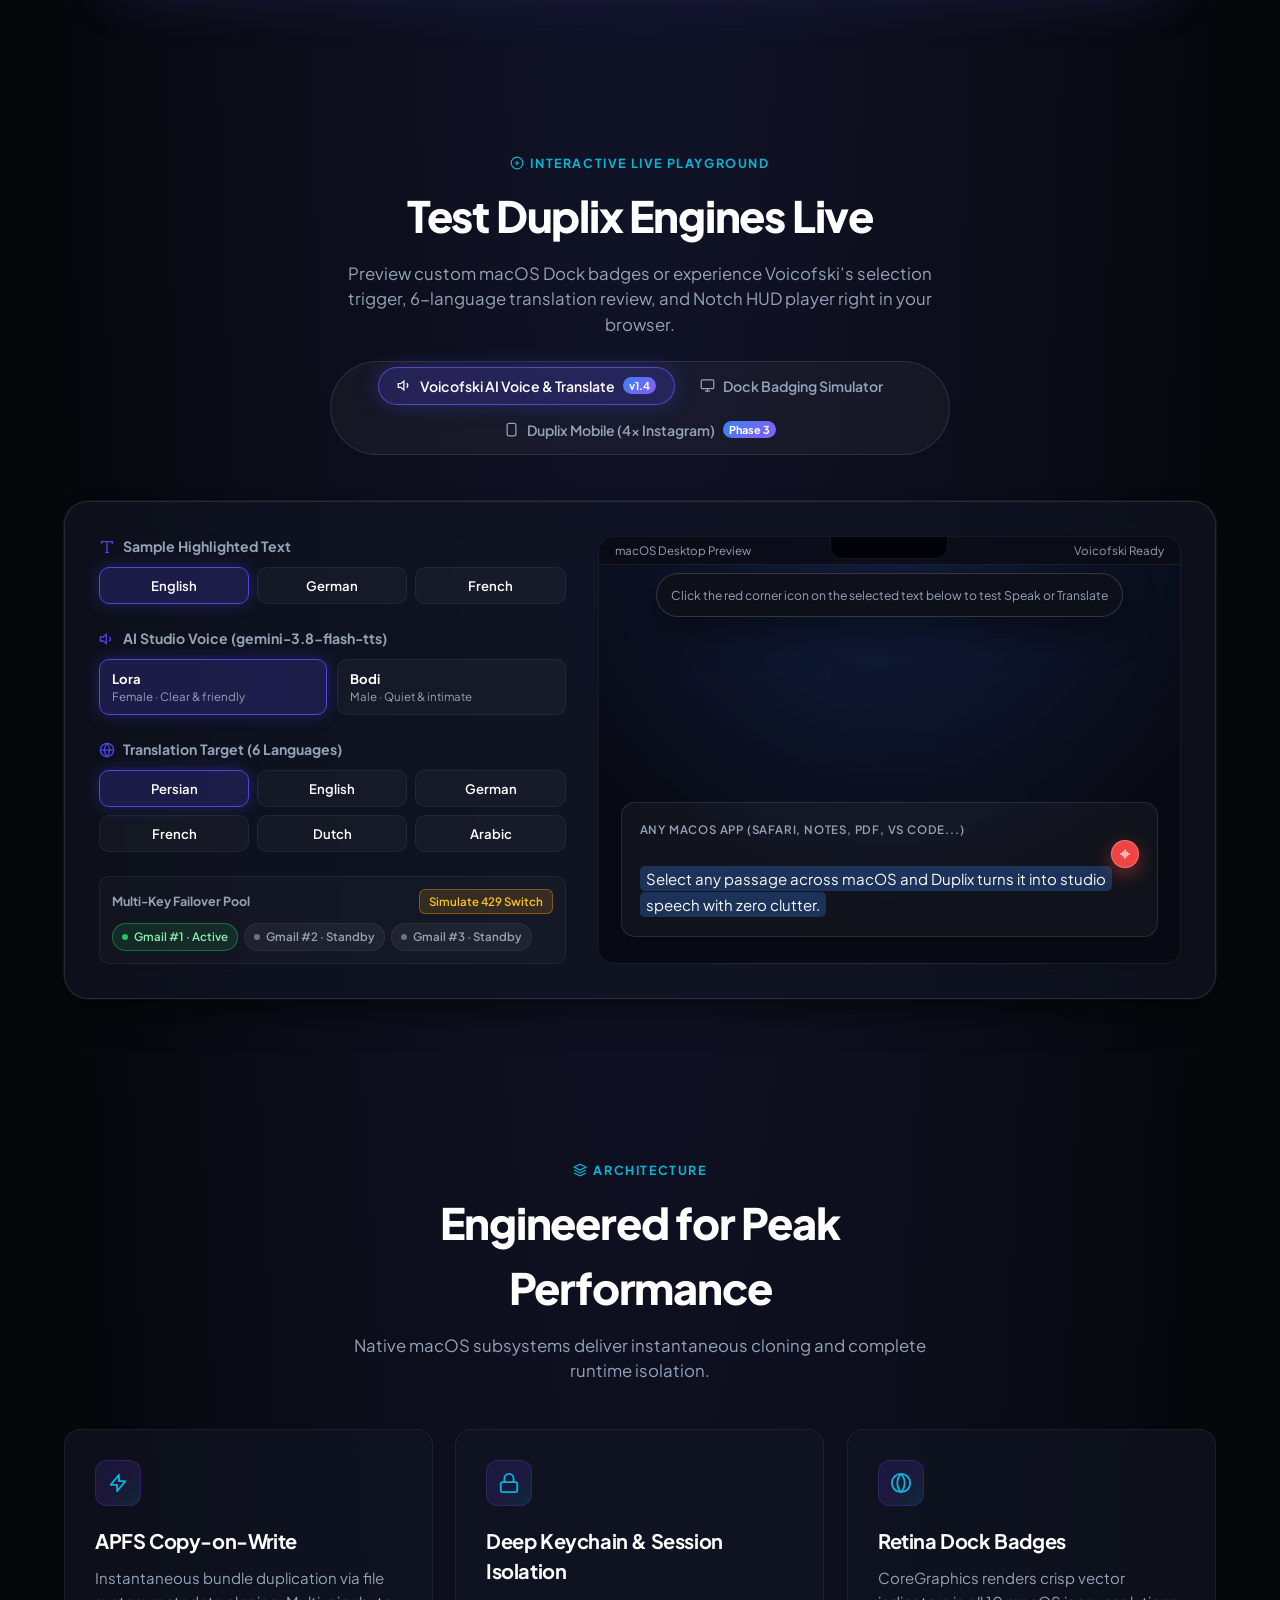
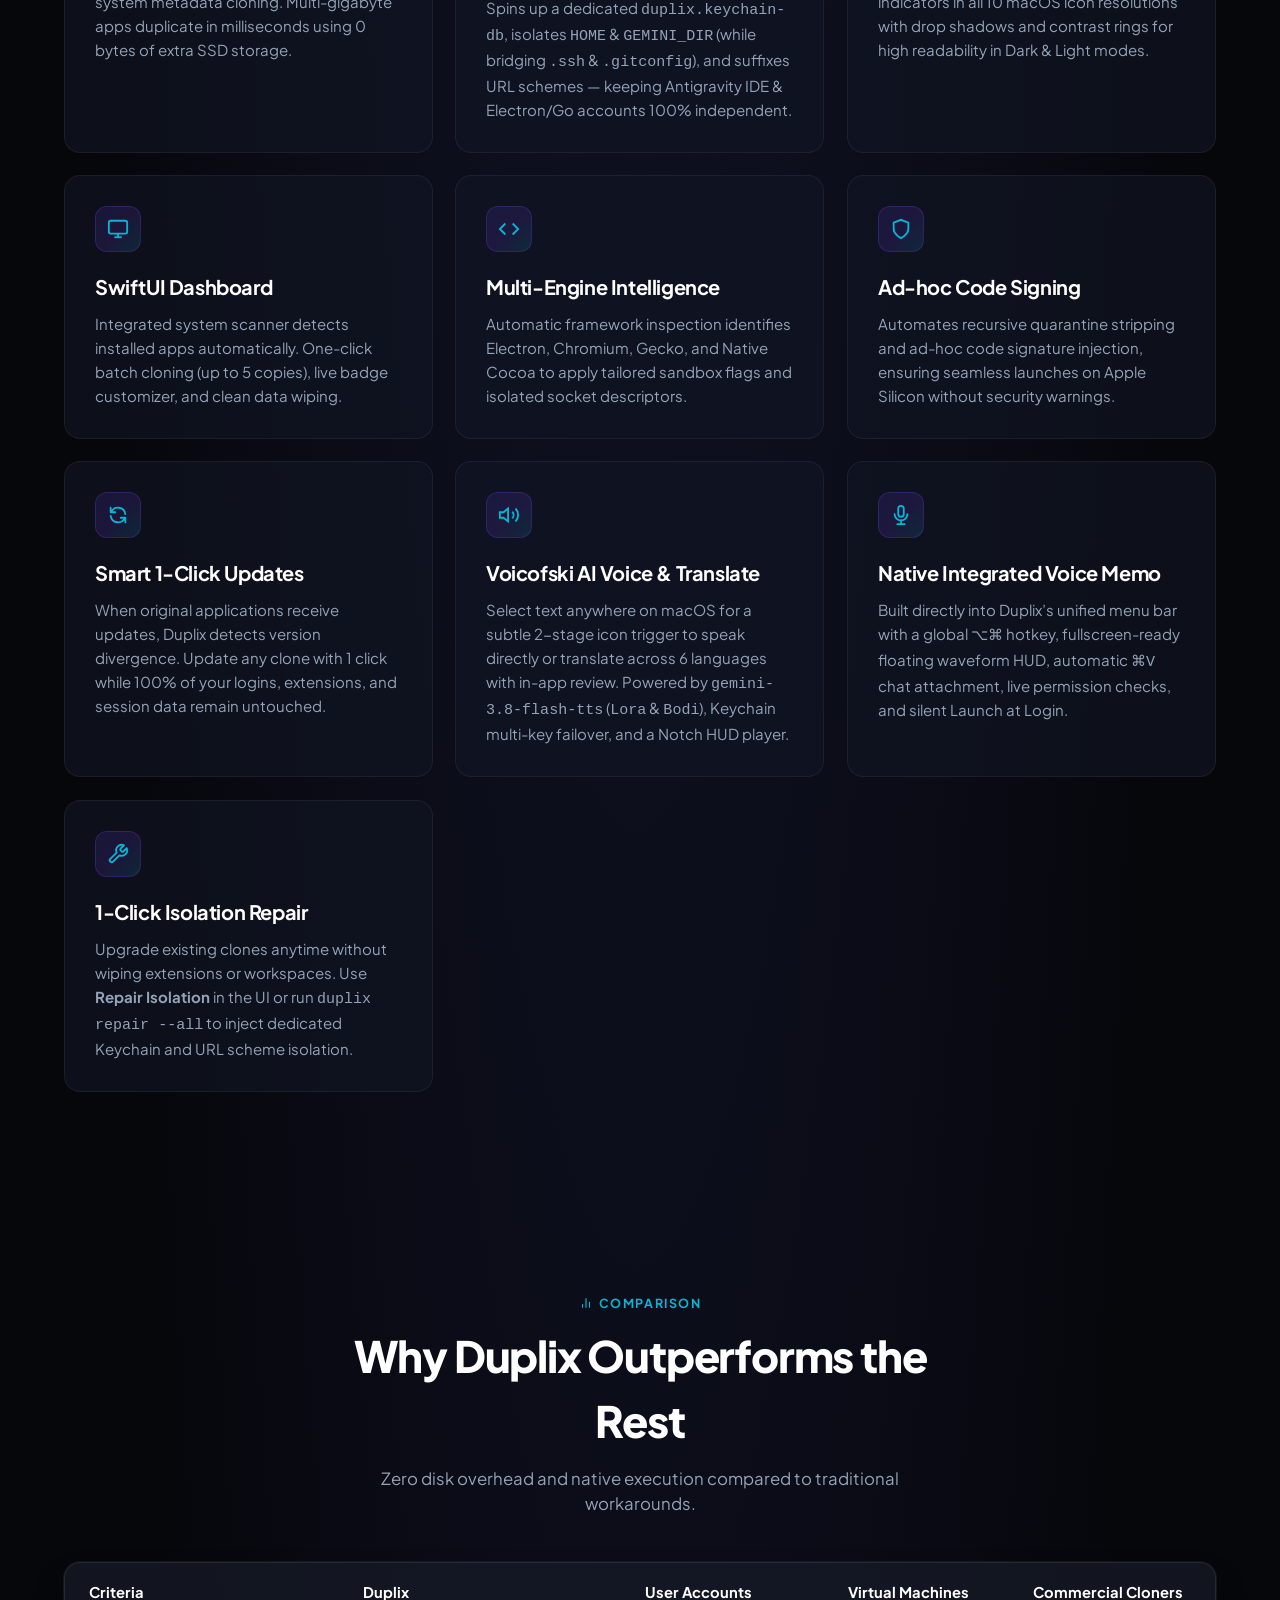
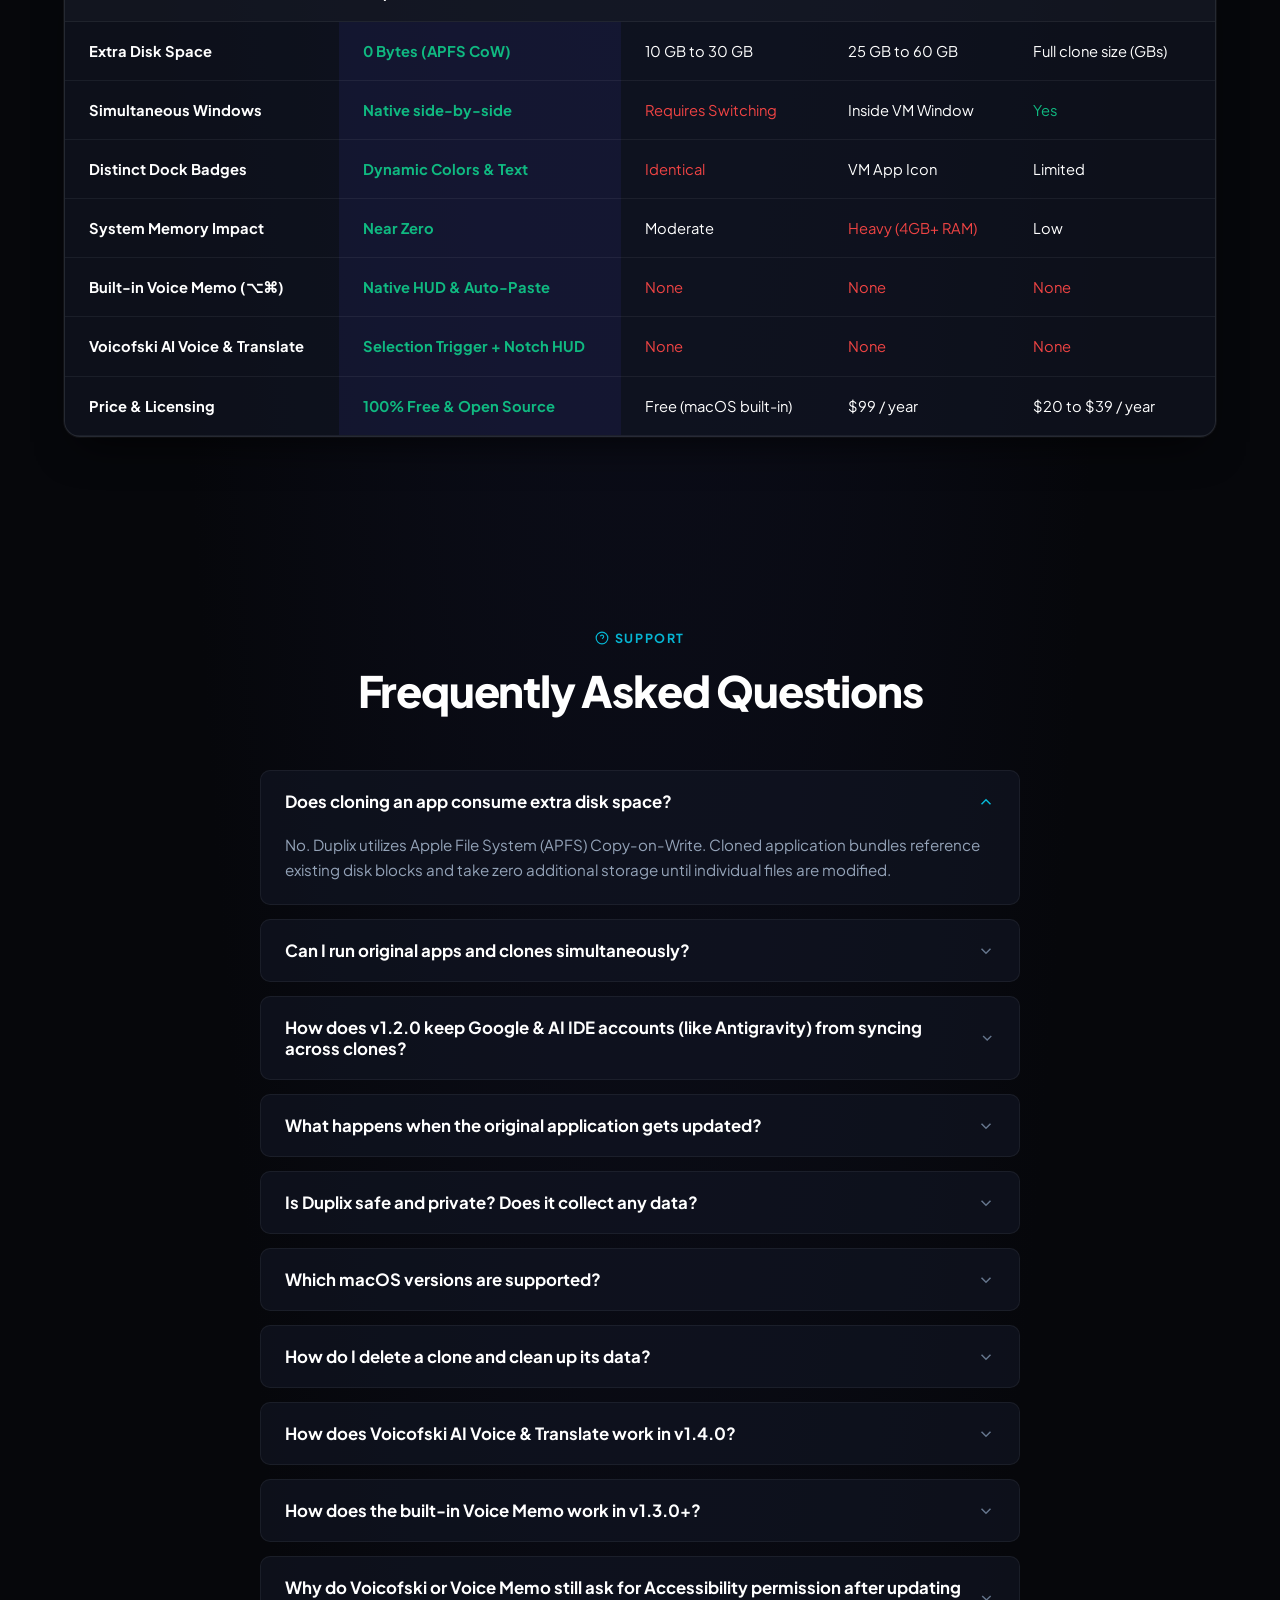
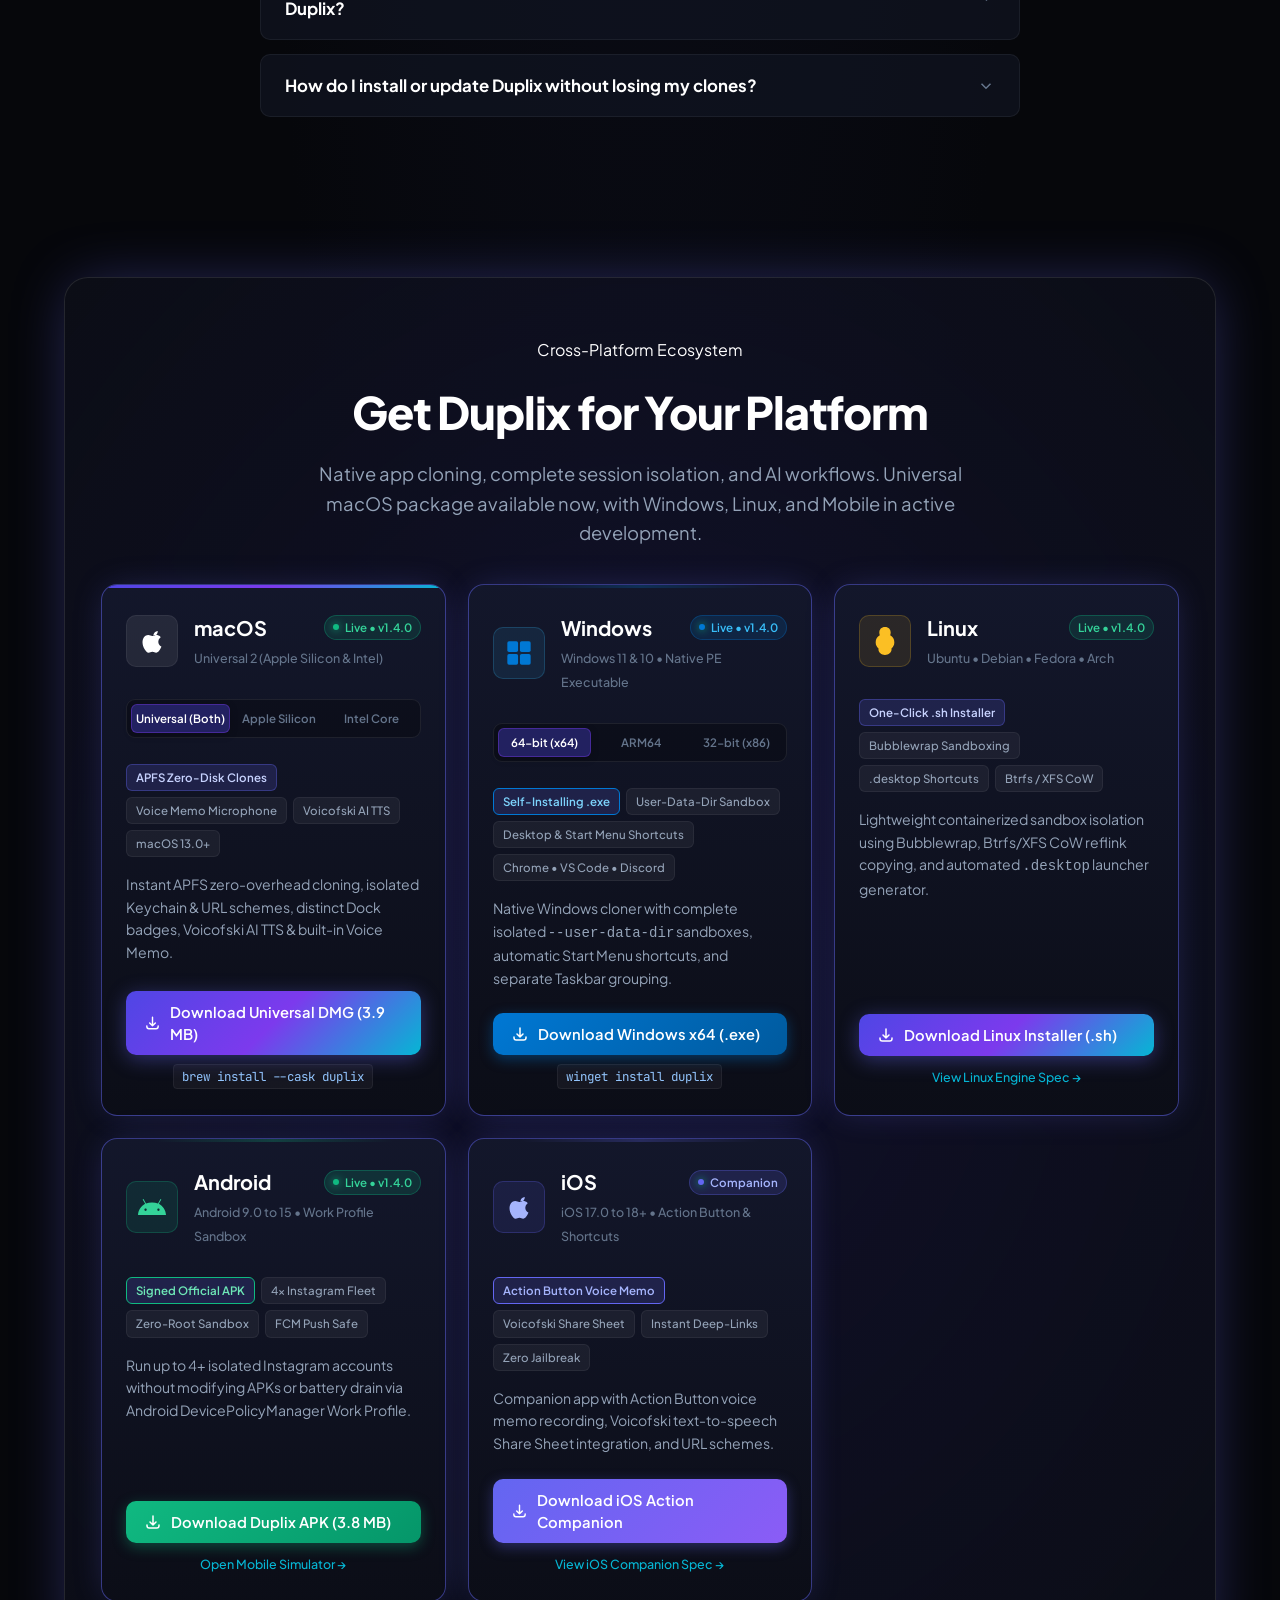
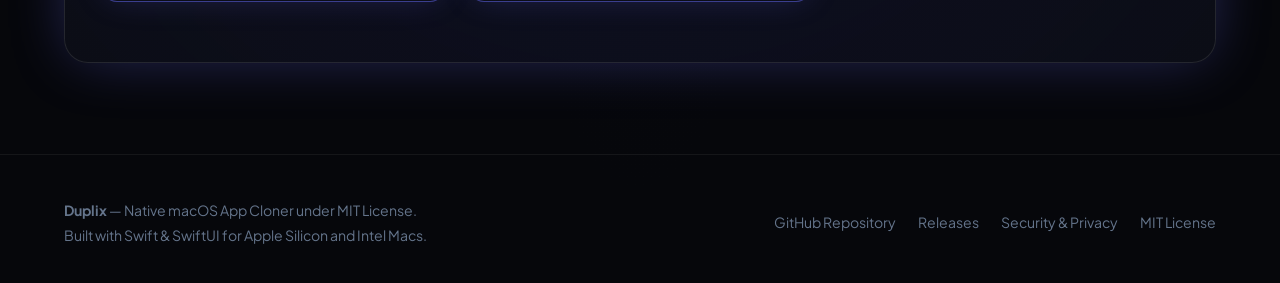
==== commit 6deefb25: "feat(android): deploy official signed duplix apk with custom logo, native work profile cloning and z" ====
--- a/website/index.html
+++ b/website/index.html
@@ -1974,15 +1974,16 @@
             <div class="os-header-text">
               <div class="os-name-row">
                 <h3 class="os-name">Linux</h3>
-                <span class="os-status-badge status-live">Phase 2 Engine Ready</span>
+                <span class="os-status-badge status-live">Live • v1.4.0</span>
               </div>
-              <span class="os-arch-label">Ubuntu • Fedora • Arch</span>
+              <span class="os-arch-label">Ubuntu • Debian • Fedora • Arch</span>
             </div>
           </div>
 
           <div class="os-chip-group">
-            <span class="os-chip os-chip-highlight">Bubblewrap Sandboxing</span>
-            <span class="os-chip">.desktop Launchers</span>
+            <span class="os-chip os-chip-highlight">One-Click .sh Installer</span>
+            <span class="os-chip">Bubblewrap Sandboxing</span>
+            <span class="os-chip">.desktop Shortcuts</span>
             <span class="os-chip">Btrfs / XFS CoW</span>
           </div>
 
@@ -1991,11 +1992,11 @@
           </p>
 
           <div class="os-actions">
-            <a href="downloads/Duplix-Linux-Engine.tar.gz" download="Duplix-Linux-Engine.tar.gz" class="btn btn-primary btn-block">
+            <a href="downloads/Duplix-Linux-Installer.sh" download="Duplix-Linux-Installer.sh" class="btn btn-primary btn-block">
               <svg width="18" height="18" fill="none" stroke="currentColor" stroke-width="2" viewBox="0 0 24 24">
                 <path stroke-linecap="round" stroke-linejoin="round" d="M4 16v1a3 3 0 003 3h10a3 3 0 003-3v-1m-4-4l-4 4m0 0l-4-4m4 4V4"/>
               </svg>
-              Download Linux Engine (.tar.gz)
+              Download Linux Installer (.sh)
             </a>
             <div class="os-sub-actions">
               <a href="https://github.com/businessmanshah-a11y/Duplix/blob/main/docs/CROSS_PLATFORM_SPEC.md" target="_blank" class="os-roadmap-link">View Linux Engine Spec &rarr;</a>
@@ -2003,7 +2004,7 @@
           </div>
         </div>
 
-        <!-- Android Card (Phase 3 Beta Guide) -->
+        <!-- Android Card (Live v1.4.0 Signed APK) -->
         <div class="os-card os-card-active">
           <div class="os-card-glow" style="background: radial-gradient(circle, rgba(16, 185, 129, 0.25) 0%, transparent 70%);"></div>
           <div class="os-card-header">
@@ -2016,17 +2017,17 @@
               <div class="os-name-row">
                 <h3 class="os-name">Android</h3>
                 <span class="os-status-badge status-live" style="background: rgba(16, 185, 129, 0.16); color: #34d399; border-color: rgba(16, 185, 129, 0.3);">
-                  <span class="status-pulse-dot" style="background:#10b981;"></span> Work Profile Beta
+                  <span class="status-pulse-dot" style="background:#10b981;"></span> Live • v1.4.0
                 </span>
               </div>
-              <span class="os-arch-label">Android 9.0 to 15 • Multi-Profile Sandbox</span>
+              <span class="os-arch-label">Android 9.0 to 15 • Work Profile Sandbox</span>
             </div>
           </div>
 
           <div class="os-chip-group">
-            <span class="os-chip os-chip-highlight" style="border-color: #10b981; color: #6ee7b7;">4x Instagram Fleet</span>
-            <span class="os-chip">Enterprise Work Profile</span>
-            <span class="os-chip">Zero Root / No Tampering</span>
+            <span class="os-chip os-chip-highlight" style="border-color: #10b981; color: #6ee7b7;">Signed Official APK</span>
+            <span class="os-chip">4x Instagram Fleet</span>
+            <span class="os-chip">Zero-Root Sandbox</span>
             <span class="os-chip">FCM Push Safe</span>
           </div>
 
@@ -2039,7 +2040,7 @@
               <svg width="18" height="18" fill="none" stroke="currentColor" stroke-width="2" viewBox="0 0 24 24">
                 <path stroke-linecap="round" stroke-linejoin="round" d="M4 16v1a3 3 0 003 3h10a3 3 0 003-3v-1m-4-4l-4 4m0 0l-4-4m4 4V4"/>
               </svg>
-              Download Android APK (3.3 MB)
+              Download Duplix APK (3.8 MB)
             </a>
             <div class="os-sub-actions">
               <a href="#simulator" class="os-roadmap-link" id="jump-to-android-sim">Open Mobile Simulator &rarr;</a>
